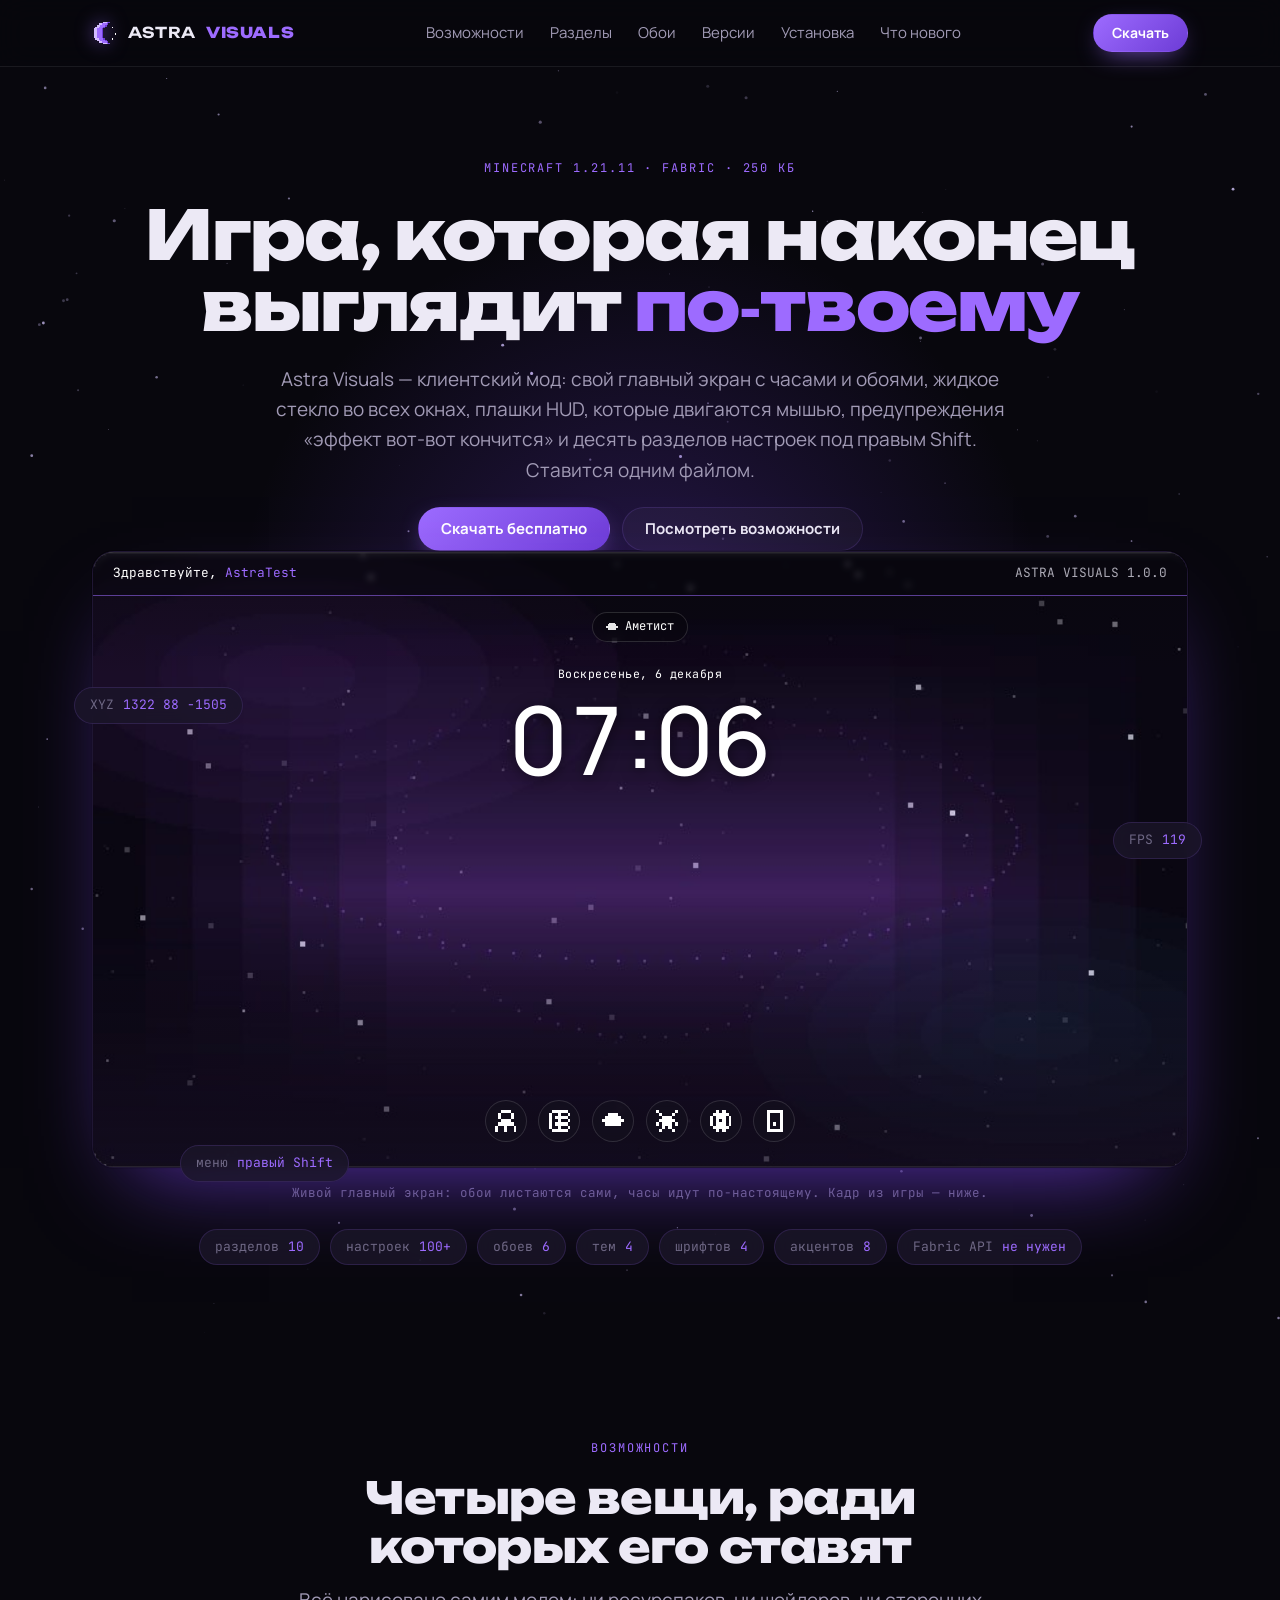
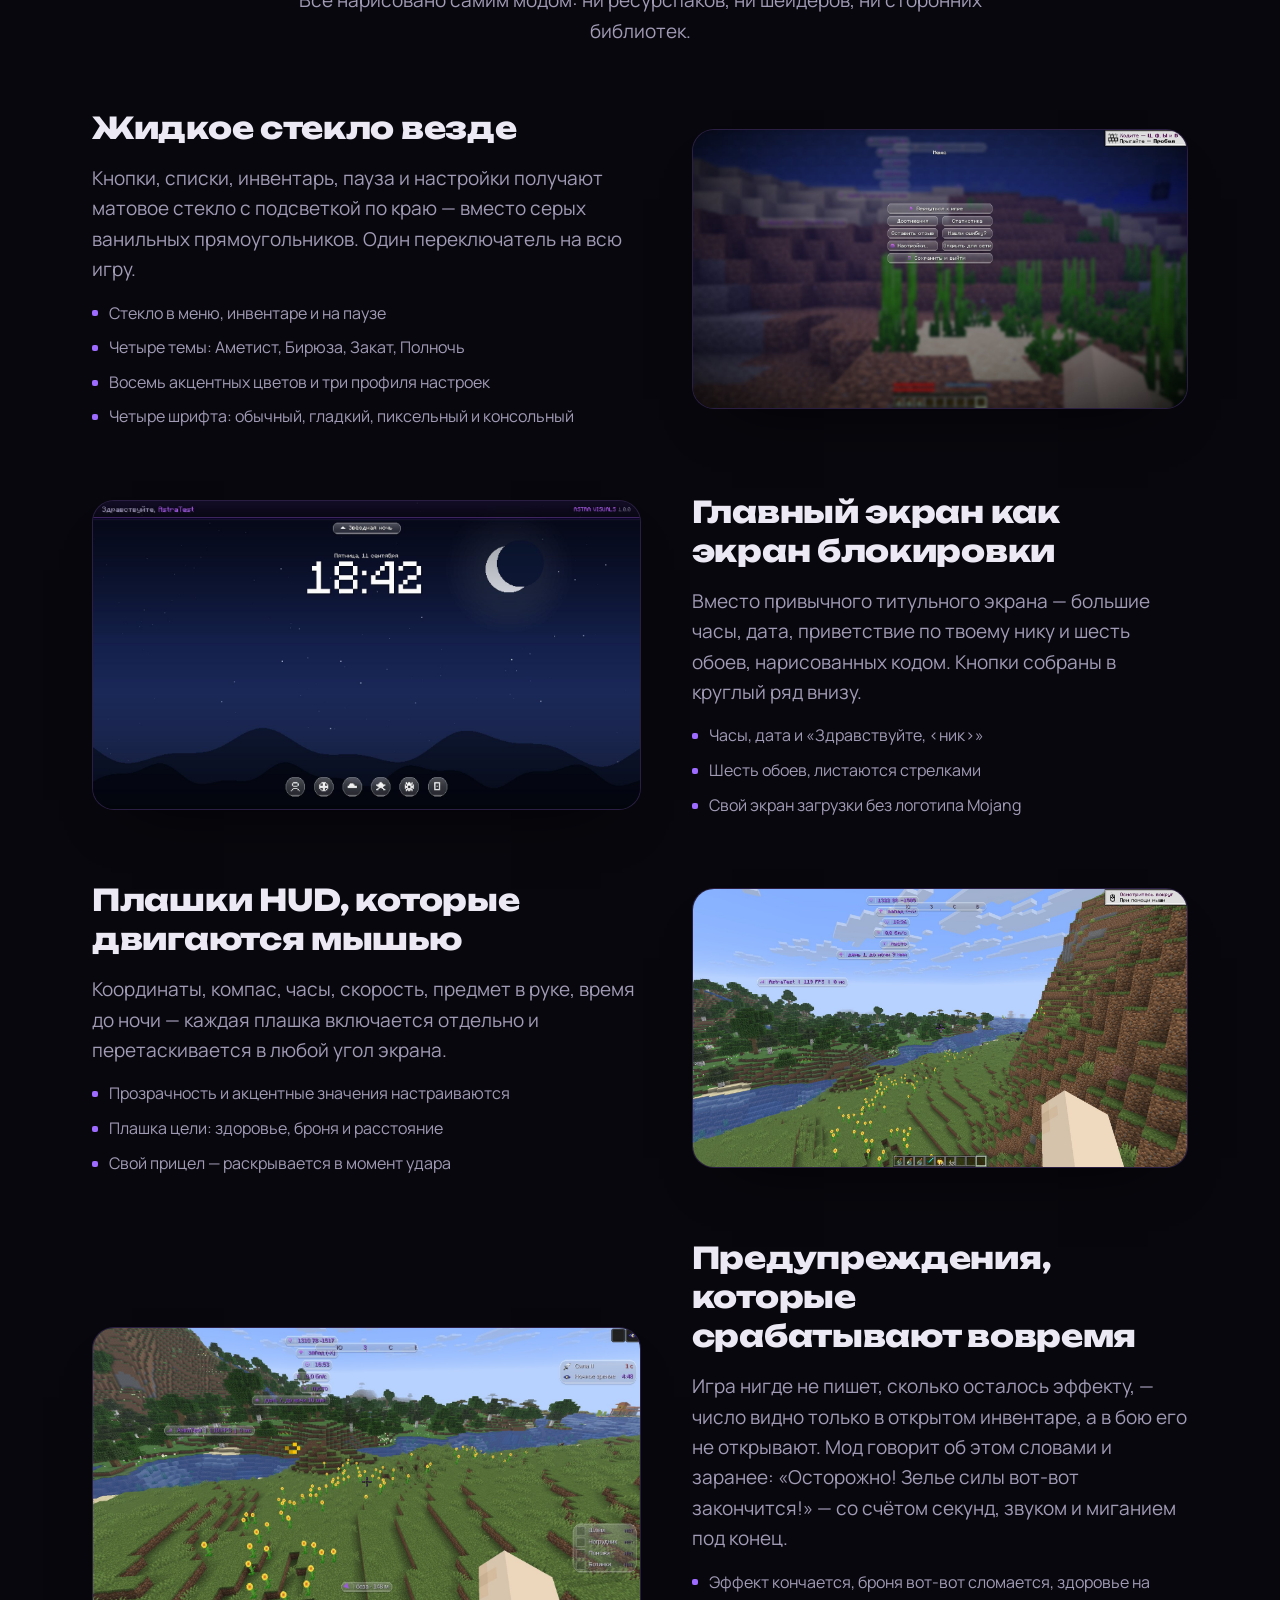
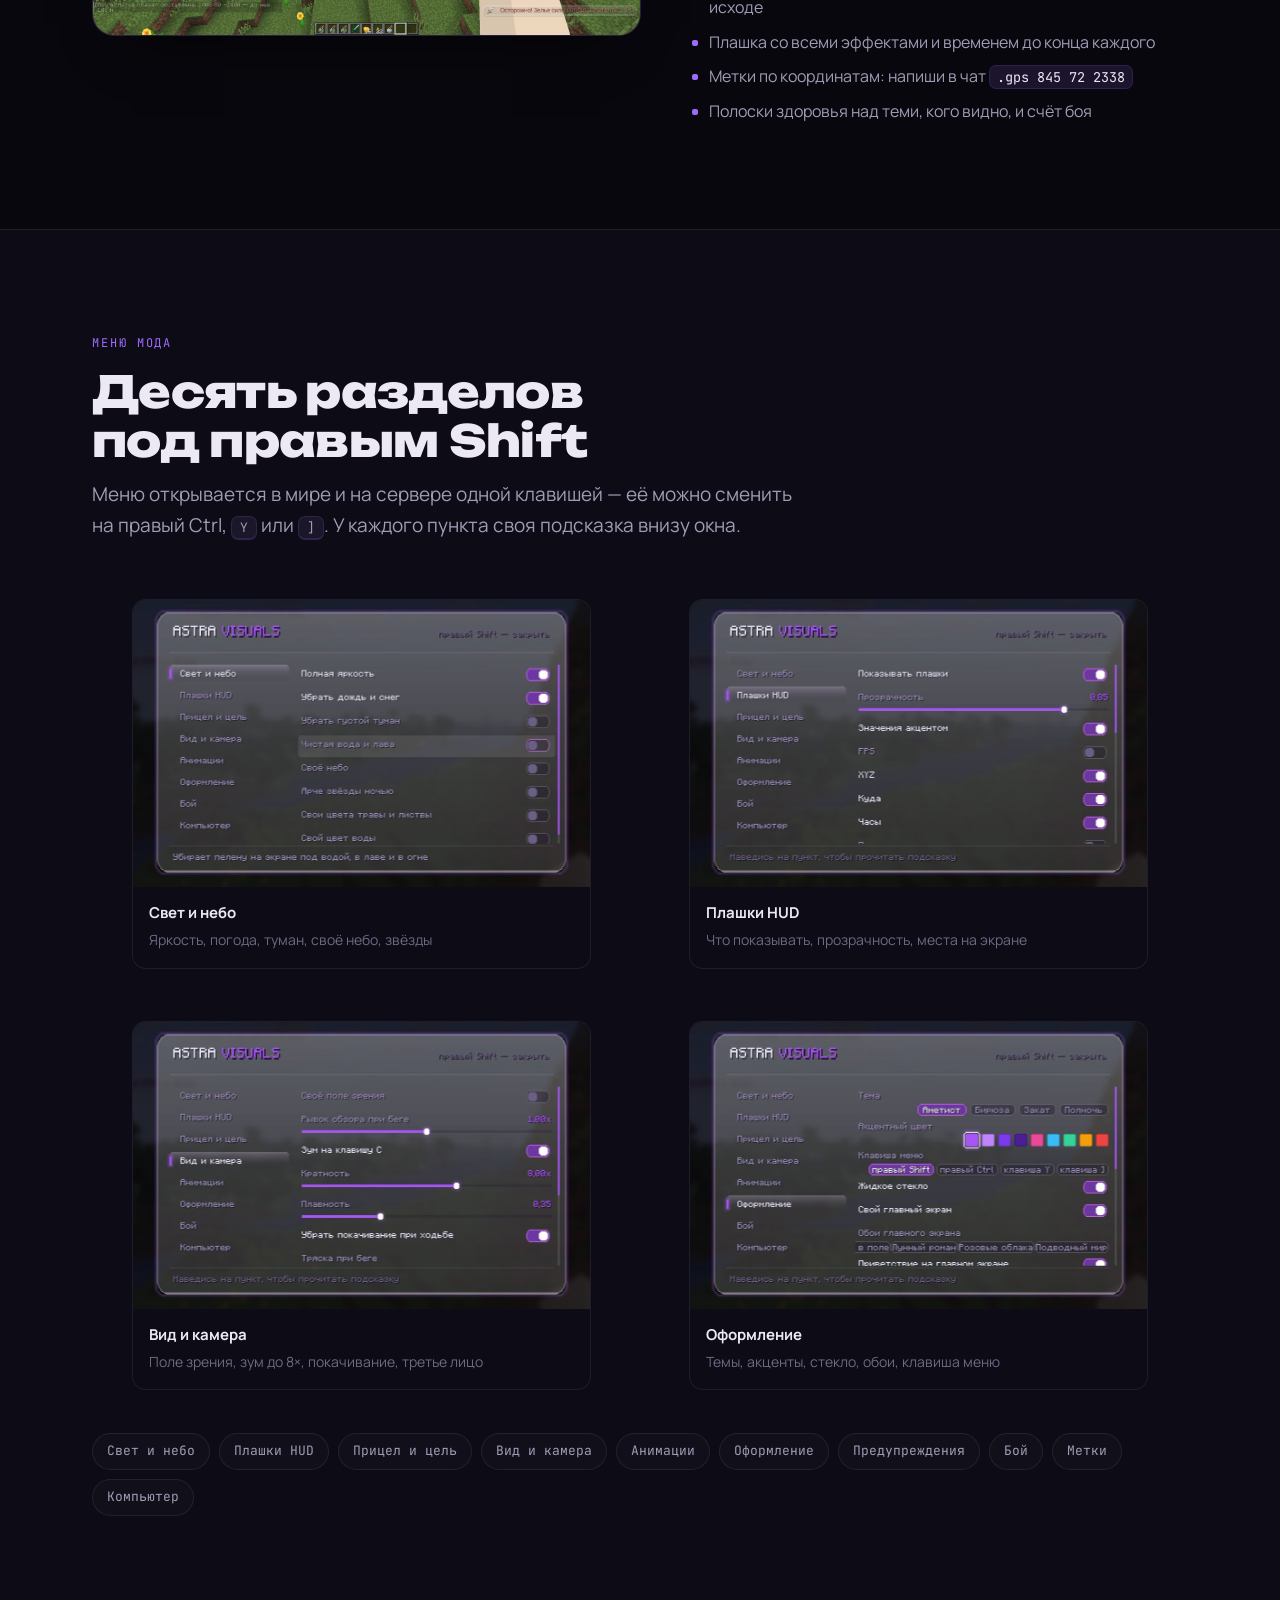
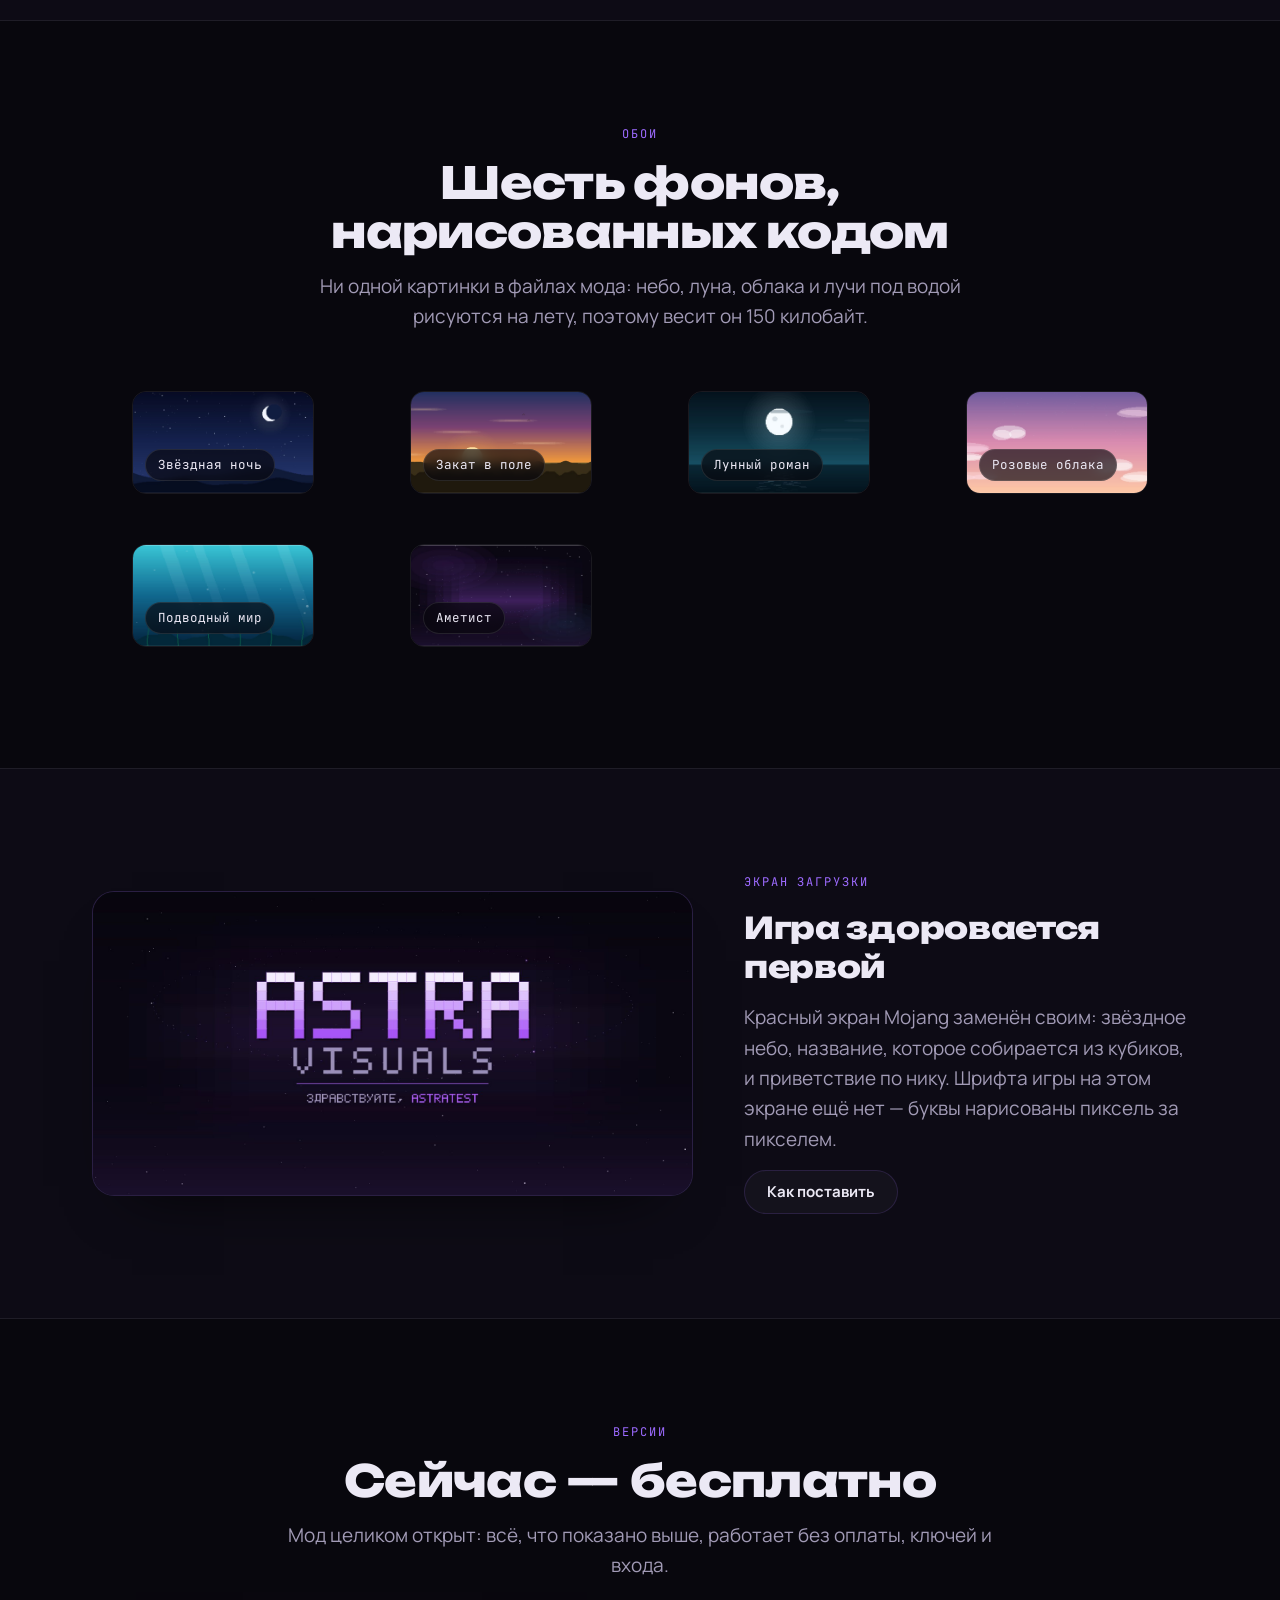
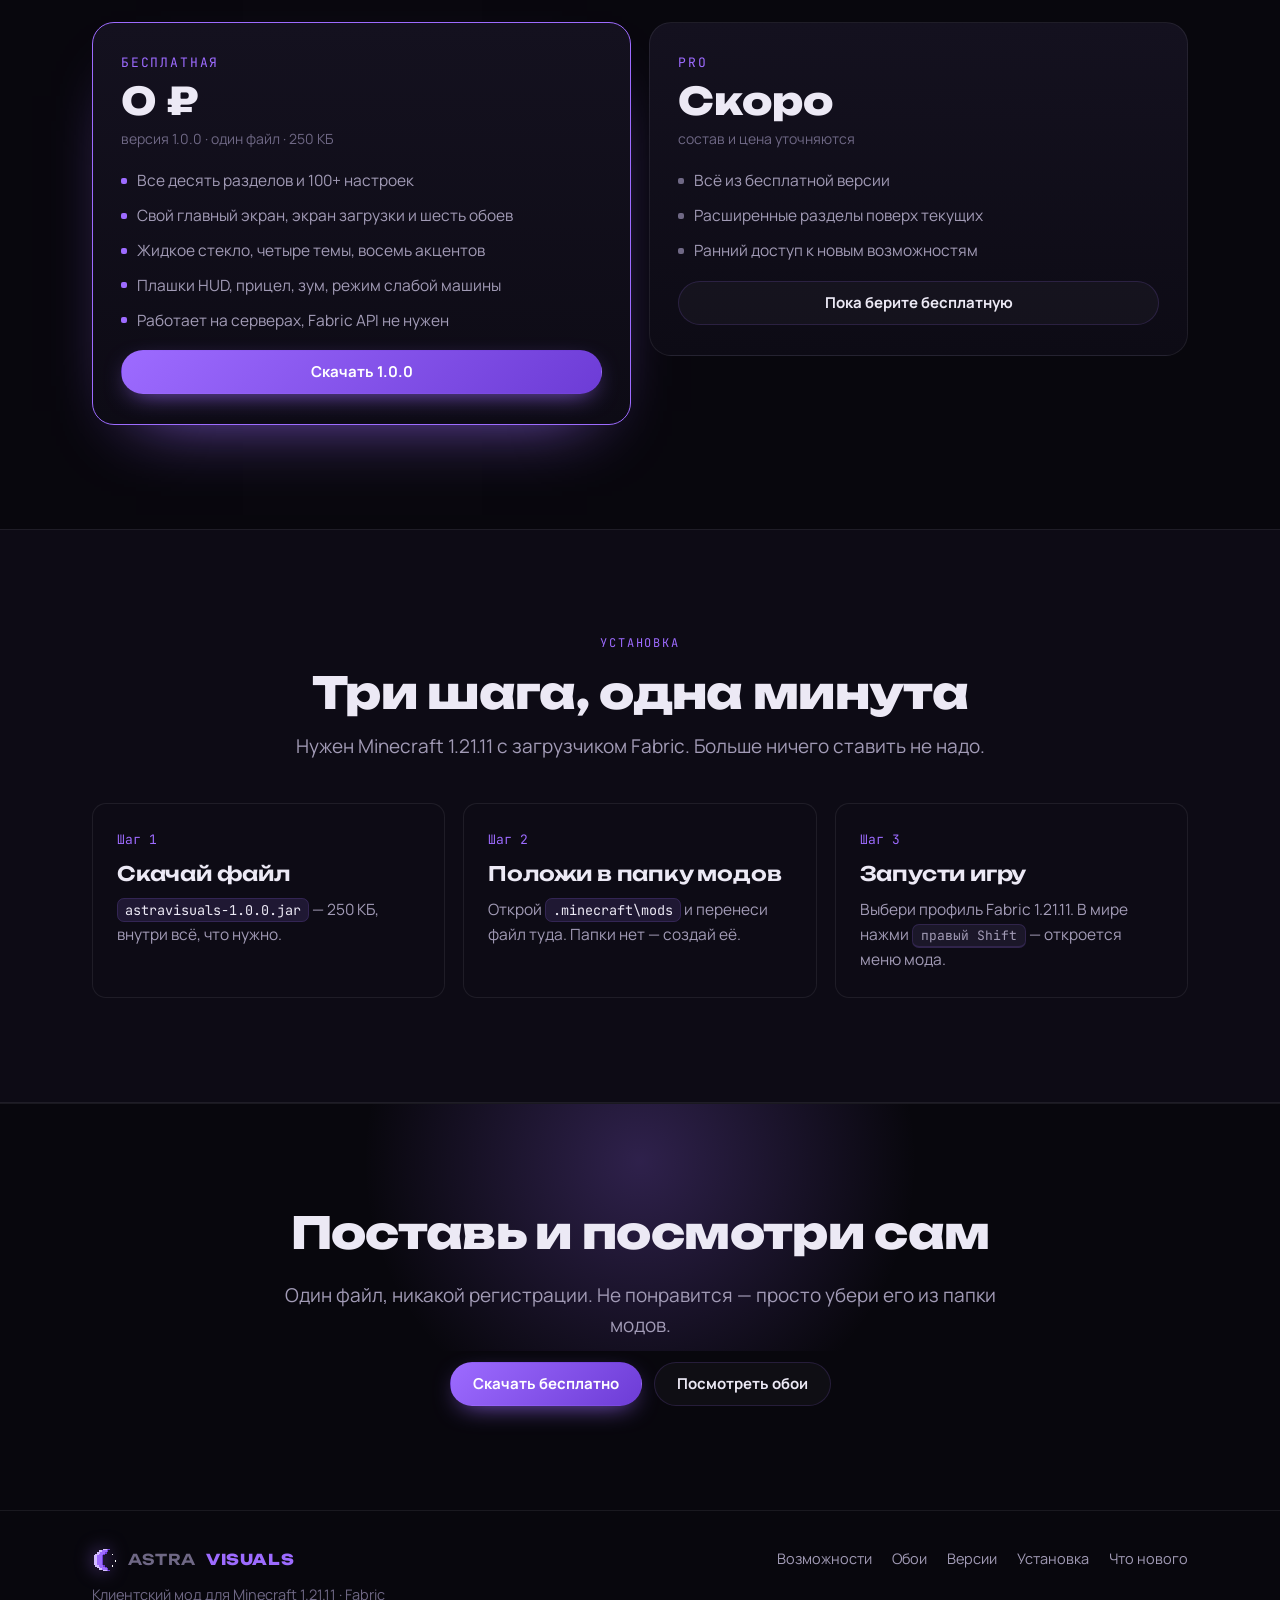
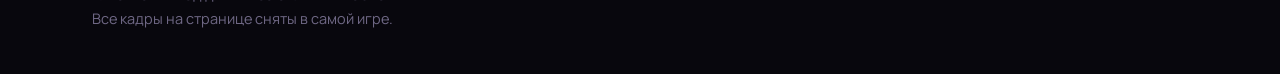
==== index.html @ 71deba2d "Кнопки сайта: закрытое окно обоев перехватывало все клики Прозрачный лайтбокс с position:fixed;inset" ====
<!doctype html>
<html lang="ru">
<head>
<meta charset="utf-8">
<meta name="viewport" content="width=device-width, initial-scale=1">
<meta name="description" content="Astra Visuals — клиентский мод для Minecraft 1.21.11 на Fabric: свой главный экран, плашки HUD, предупреждения и метки по координатам.">
<meta property="og:title" content="Astra Visuals">
<meta property="og:description" content="Astra Visuals — клиентский мод для Minecraft 1.21.11 на Fabric: свой главный экран, плашки HUD, предупреждения и метки по координатам.">
<meta property="og:type" content="website">
<title>Astra Visuals</title>
<link rel="icon" type="image/png" sizes="32x32" href="assets/logo/mark-moon-32.png">
<link rel="preconnect" href="https://fonts.googleapis.com">
<link rel="preconnect" href="https://fonts.gstatic.com" crossorigin>
<link rel="stylesheet" href="https://fonts.googleapis.com/css2?family=Unbounded:wght@600;800&family=Manrope:wght@400;500;700&family=JetBrains+Mono:wght@400;500&display=swap">

<style>
  /* ===== Токены. Мод фиолетово-чёрный, поэтому сайт живёт в одной тёмной теме ===== */
  :root {
    --ground:      #08070d;
    --ground-soft: #0d0b15;
    --surface:     #14111f;
    --surface-2:   #1b1729;
    --line:        rgba(157, 107, 255, .16);
    --line-soft:   rgba(236, 233, 245, .08);
    --text:        #ece9f5;
    --muted:       #a29bb6;
    --dim:         #6f6885;
    --accent:      #9d6bff;
    --accent-deep: #6d3cd6;
    --accent-soft: rgba(157, 107, 255, .13);

    --display: "Unbounded", "Trebuchet MS", sans-serif;
    --body:    "Manrope", "Segoe UI", system-ui, sans-serif;
    --mono:    "JetBrains Mono", ui-monospace, Consolas, monospace;

    --wrap: 1140px;
    --r-lg: 22px;
    --r-md: 14px;
    --r-pill: 999px;
  }

  * { box-sizing: border-box; }

  body {
    margin: 0;
    background: var(--ground);
    color: var(--text);
    font-family: var(--body);
    font-size: 17px;
    line-height: 1.6;
    -webkit-font-smoothing: antialiased;
    overflow-x: hidden;
  }

  img { max-width: 100%; height: auto; display: block; }
  a { color: inherit; text-decoration: none; }

  :focus-visible {
    outline: 2px solid var(--accent);
    outline-offset: 3px;
    border-radius: 6px;
  }

  .wrap {
    width: 100%;
    max-width: var(--wrap);
    margin-inline: auto;
    padding-inline: 22px;
  }

  /* ===== Типографика ===== */
  h1, h2, h3 { font-family: var(--display); font-weight: 800; text-wrap: balance; margin: 0; }

  h1 {
    font-size: clamp(34px, 6.2vw, 68px);
    line-height: 1.04;
    letter-spacing: -.02em;
  }

  h2 {
    font-size: clamp(27px, 4.2vw, 44px);
    line-height: 1.12;
    letter-spacing: -.015em;
  }

  h3 { font-size: 20px; font-weight: 600; line-height: 1.3; letter-spacing: -.01em; }

  p { margin: 0; }

  .lead {
    color: var(--muted);
    font-size: clamp(16px, 2vw, 19px);
    max-width: 62ch;
  }

  .eyebrow {
    font-family: var(--mono);
    font-size: 12px;
    letter-spacing: .16em;
    text-transform: uppercase;
    color: var(--accent);
  }

  /* ===== Шапка ===== */
  header {
    position: sticky;
    top: 0;
    z-index: 40;
    background: rgba(8, 7, 13, .72);
    backdrop-filter: blur(14px);
    border-bottom: 1px solid var(--line-soft);
  }

  .bar {
    display: flex;
    align-items: center;
    gap: 18px;
    height: 66px;
  }

  .logo {
    display: flex;
    align-items: center;
    gap: 10px;
    font-family: var(--display);
    font-weight: 600;
    font-size: 15px;
    letter-spacing: .04em;
    white-space: nowrap;
  }

  .logo .mark {
    width: 26px; height: 26px;
    flex: none;
    image-rendering: pixelated;
    filter: drop-shadow(0 0 9px rgba(157, 107, 255, .55));
  }

  .logo b { font-weight: 800; color: var(--accent); }

  nav {
    display: flex;
    gap: 26px;
    margin-inline: auto;
    font-size: 15px;
    color: var(--muted);
  }

  nav a:hover { color: var(--text); }

  .btn {
    display: inline-flex;
    align-items: center;
    justify-content: center;
    gap: 9px;
    height: 44px;
    padding-inline: 22px;
    border-radius: var(--r-pill);
    font-weight: 700;
    font-size: 15px;
    border: 1px solid transparent;
    transition: box-shadow .2s ease, background .2s ease, border-color .2s ease;
    cursor: pointer;
  }

  .btn-primary {
    background: linear-gradient(135deg, var(--accent), var(--accent-deep));
    color: #fff;
    box-shadow: 0 8px 26px -10px rgba(157, 107, 255, .9);
  }

  .btn-primary:hover { box-shadow: 0 14px 38px -10px rgba(157, 107, 255, 1); }

  .btn-ghost {
    border-color: var(--line);
    color: var(--text);
    background: rgba(255, 255, 255, .03);
  }

  .btn-ghost:hover { border-color: var(--accent); background: var(--accent-soft); }

  .btn-sm { height: 38px; padding-inline: 18px; font-size: 14px; }

  /* ===== Плашки, как в самом моде ===== */
  .plate {
    display: inline-flex;
    align-items: center;
    gap: 9px;
    padding: 7px 15px;
    border-radius: var(--r-pill);
    background: rgba(27, 23, 41, .78);
    border: 1px solid var(--line);
    backdrop-filter: blur(8px);
    font-family: var(--mono);
    font-size: 13px;
    color: var(--text);
    white-space: nowrap;
  }

  .plate .k { color: var(--dim); }
  .plate .v { color: var(--accent); }

  /* ===== Первый экран ===== */
  .hero {
    position: relative;
    padding-block: clamp(48px, 8vw, 92px) clamp(40px, 6vw, 70px);
    text-align: center;
    overflow: hidden;
  }

  #stars {
    position: absolute;
    inset: 0;
    width: 100%;
    height: 100%;
    z-index: 0;
    pointer-events: none;
  }

  .hero::after {
    content: "";
    position: absolute;
    left: 50%;
    top: 8%;
    width: min(920px, 130vw);
    aspect-ratio: 1;
    translate: -50% 0;
    background: radial-gradient(circle, rgba(109, 60, 214, .30), transparent 62%);
    z-index: 0;
    pointer-events: none;
  }

  .hero .wrap { position: relative; z-index: 1; }

  .hero-head {
    display: flex;
    flex-direction: column;
    align-items: center;
    gap: 22px;
  }

  .hero h1 span { color: var(--accent); }

  .hero .lead { text-align: center; }

  .cta-row {
    display: flex;
    flex-wrap: wrap;
    gap: 12px;
    justify-content: center;
  }

  .shot {
    position: relative;
    margin-top: clamp(34px, 5vw, 54px);
    border-radius: var(--r-lg);
    border: 1px solid var(--line);
    overflow: hidden;
    box-shadow: 0 40px 90px -40px rgba(109, 60, 214, .85), 0 0 0 1px rgba(0, 0, 0, .4);
  }

  .float {
    position: absolute;
    z-index: 2;
    animation: drift 7s ease-in-out infinite;
  }

  .float.a { left: -18px; top: 22%; }
  .float.b { right: -14px; top: 44%; animation-delay: -2.5s; }
  .float.c { left: 8%; bottom: -14px; animation-delay: -4.5s; }

  @keyframes drift {
    0%, 100% { transform: translateY(0); }
    50% { transform: translateY(-9px); }
  }

  .hero-wrap-shot { position: relative; }

  @media (max-width: 860px) {
    .float { display: none; }
  }

  /* ===== Живой главный экран: обои листаются сами, часы идут ===== */
  .screen {
    position: relative;
    aspect-ratio: 16 / 9;
    max-width: 100%;
    border-radius: var(--r-lg);
    overflow: hidden;
    border: 1px solid var(--line);
    background: #07060c;
    box-shadow: 0 40px 90px -40px rgba(109, 60, 214, .85), 0 0 0 1px rgba(0, 0, 0, .4);
  }

  .screen-bg { position: absolute; inset: 0; z-index: 0; }

  .wp {
    position: absolute;
    inset: 0;
    width: 100%;
    height: 100%;
    object-fit: cover;
    opacity: 0;
    transition: opacity 1.1s ease;
  }

  /* без скриптов виден первый фон */
  html:not(.js) .wp:first-child, .wp.on { opacity: 1; }

  .screen::after {
    content: "";
    position: absolute;
    inset: 0;
    z-index: 1;
    pointer-events: none;
    background: linear-gradient(180deg, rgba(8, 7, 13, .45), transparent 20%, transparent 66%, rgba(8, 7, 13, .5));
  }

  .screen-ui {
    position: absolute;
    inset: 0;
    z-index: 2;
    display: flex;
    flex-direction: column;
    align-items: center;
    color: #fff;
    font-family: var(--mono);
    text-align: center;
  }

  .topbar {
    align-self: stretch;
    display: flex;
    justify-content: space-between;
    gap: 12px;
    padding: clamp(5px, .9vw, 11px) clamp(10px, 1.6vw, 22px);
    font-size: clamp(8px, 1vw, 13px);
    border-bottom: 1px solid rgba(157, 107, 255, .55);
    background: rgba(8, 7, 13, .32);
    backdrop-filter: blur(3px);
  }

  .topbar b { color: var(--accent); font-weight: 400; }
  .topbar .ver { color: rgba(236, 233, 245, .72); }

  .wp-name {
    margin-top: clamp(7px, 1.3vw, 17px);
    display: inline-flex;
    align-items: center;
    gap: 7px;
    font-size: clamp(8px, .95vw, 13px);
    padding: 4px 13px;
    border-radius: var(--r-pill);
    background: rgba(8, 7, 13, .5);
    border: 1px solid rgba(255, 255, 255, .14);
    backdrop-filter: blur(6px);
  }

  .wp-name svg { width: 12px; height: 12px; opacity: .9; }

  .clockwrap {
    margin-top: clamp(8px, 1.8vw, 24px);
    display: flex;
    flex-direction: column;
    align-items: center;
    gap: clamp(3px, .7vw, 9px);
    text-shadow: 0 2px 14px rgba(0, 0, 0, .5);
  }

  .date { font-size: clamp(7px, .9vw, 13px); letter-spacing: .04em; }

  .pixclock {
    display: block;
    margin-inline: auto;
    width: clamp(118px, 21vw, 290px);
    height: auto;
    filter: drop-shadow(0 3px 16px rgba(0, 0, 0, .45));
  }

  .clock-fallback {
    font-family: var(--body);
    font-size: clamp(42px, 7.4vw, 96px);
    font-weight: 500;
    line-height: 1;
    letter-spacing: -.01em;
    font-variant-numeric: tabular-nums;
  }

  .dock {
    margin-top: auto;
    margin-bottom: clamp(9px, 1.9vw, 28px);
    display: flex;
    gap: clamp(5px, .9vw, 13px);
  }

  .dock span {
    width: clamp(20px, 3.3vw, 45px);
    aspect-ratio: 1;
    border-radius: 50%;
    background: rgba(20, 17, 31, .6);
    border: 1px solid rgba(255, 255, 255, .13);
    backdrop-filter: blur(4px);
    display: grid;
    place-items: center;
  }

  .dock svg { width: 54%; height: 54%; }

  .shot-note {
    margin-top: 15px;
    font-family: var(--mono);
    font-size: 12.5px;
    color: var(--dim);
    text-align: center;
  }

  /* ===== Появление при прокрутке ===== */
  .js .reveal {
    opacity: 0;
    transform: translateY(26px);
    transition: opacity .6s ease, transform .6s cubic-bezier(.2, .7, .2, 1);
    transition-delay: var(--d, 0ms);
  }

  .js .reveal.in { opacity: 1; transform: none; }

  /* ===== Реакция на курсор ===== */
  .btn:active { transform: translateY(1px); }

  .menu-card {
    transition: transform .25s cubic-bezier(.2, .7, .2, 1), border-color .2s ease, box-shadow .25s ease;
  }

  .menu-card:hover { transform: translateY(-5px); }

  .menu-card img, .wall img {
    transition: transform .55s cubic-bezier(.2, .7, .2, 1);
  }

  .menu-card:hover img, .wall:hover img { transform: scale(1.045); }

  .wall {
    cursor: zoom-in;
    transition: transform .25s cubic-bezier(.2, .7, .2, 1), border-color .2s ease, box-shadow .25s ease;
  }

  .wall:hover {
    transform: translateY(-4px);
    border-color: var(--line);
    box-shadow: 0 22px 44px -26px rgba(157, 107, 255, .8);
  }

  .wall:focus-visible { transform: translateY(-4px); }

  .plan { transition: transform .25s cubic-bezier(.2, .7, .2, 1), box-shadow .25s ease; }
  .plan:hover { transform: translateY(-4px); }

  .step { transition: border-color .2s ease, background .2s ease; }
  .step:hover { border-color: var(--line); background: var(--surface); }

  /* ===== Обои крупно ===== */
  .box {
    position: fixed;
    inset: 0;
    z-index: 80;
    display: grid;
    place-items: center;
    padding: clamp(16px, 4vw, 40px);
    background: rgba(4, 3, 8, .87);
    backdrop-filter: blur(10px);
    opacity: 0;
    /* ⚠⚠⚠ Прозрачное окно всё равно ловит мышь. Без этой строки закрытый
       просмотр обоев висел поверх ВСЕЙ страницы и перехватывал каждый клик:
       ни одна кнопка на сайте не работала, при этом на вид всё было цело.
       Прячем и для мыши, и для чтения с экрана — не только для глаз. */
    pointer-events: none;
    visibility: hidden;
    transition: opacity .28s ease, visibility 0s linear .28s;
  }

  .box.on {
    opacity: 1;
    pointer-events: auto;
    visibility: visible;
    transition: opacity .28s ease, visibility 0s;
  }

  .box-inner {
    width: min(1020px, 100%);
    display: flex;
    flex-direction: column;
    align-items: center;
    gap: 16px;
    transform: scale(.97);
    transition: transform .3s cubic-bezier(.2, .7, .2, 1);
  }

  .box.on .box-inner { transform: none; }

  .box img {
    width: 100%;
    border-radius: var(--r-md);
    border: 1px solid var(--line);
    box-shadow: 0 40px 80px -40px rgba(109, 60, 214, .9);
  }

  .box-bar {
    display: flex;
    align-items: center;
    gap: 18px;
    font-family: var(--mono);
    font-size: 14px;
  }

  .box-bar span { min-width: 10ch; }

  .ico-btn {
    width: 42px; height: 42px;
    border-radius: 50%;
    border: 1px solid var(--line);
    background: rgba(20, 17, 31, .85);
    color: var(--text);
    font: 400 19px/1 var(--mono);
    display: grid;
    place-items: center;
    cursor: pointer;
    transition: background .2s ease, border-color .2s ease, transform .2s ease;
  }

  .ico-btn:hover { border-color: var(--accent); background: var(--accent-soft); }
  .ico-btn:active { transform: scale(.94); }

  .box-close { position: absolute; top: clamp(12px, 2vw, 22px); right: clamp(12px, 2vw, 22px); }

  /* ===== Полоса фактов ===== */
  .facts {
    display: flex;
    flex-wrap: wrap;
    justify-content: center;
    gap: 10px;
    margin-top: 26px;
  }

  /* ===== Секции ===== */
  section { padding-block: clamp(56px, 9vw, 104px); }

  .section-head {
    display: flex;
    flex-direction: column;
    gap: 14px;
    max-width: 720px;
  }

  .section-head.center {
    align-items: center;
    text-align: center;
    margin-inline: auto;
  }

  .section-head.center .lead { text-align: center; }

  /* Крупные возможности: картинка и текст рядом */
  .feature {
    display: grid;
    grid-template-columns: 1.05fr .95fr;
    gap: clamp(26px, 4vw, 58px);
    align-items: center;
    margin-top: clamp(34px, 5vw, 62px);
  }

  .feature:nth-child(even) .feature-text { order: -1; }

  .feature-text {
    display: flex;
    flex-direction: column;
    gap: 16px;
    align-items: flex-start;
  }

  .feature-text h3 { font-size: clamp(22px, 2.6vw, 30px); font-weight: 800; }

  .feature-text ul {
    margin: 0;
    padding: 0;
    list-style: none;
    display: flex;
    flex-direction: column;
    gap: 9px;
    color: var(--muted);
    font-size: 16px;
  }

  /* ⚠ Не флекс: он вынес бы <code> внутри пункта в отдельную колонку. */
  .feature-text li { position: relative; padding-left: 17px; }

  .feature-text li::before {
    content: "";
    position: absolute;
    left: 0;
    top: .62em;
    width: 6px; height: 6px;
    border-radius: 2px;
    background: var(--accent);
  }

  .frame {
    border-radius: var(--r-lg);
    border: 1px solid var(--line);
    overflow: hidden;
    background: var(--surface);
    box-shadow: 0 30px 60px -40px rgba(0, 0, 0, .9);
  }

  @media (max-width: 820px) {
    .feature { grid-template-columns: 1fr; }
    .feature:nth-child(even) .feature-text { order: 0; }
  }

  /* Разделы меню */
  .menus {
    display: grid;
    grid-template-columns: repeat(auto-fit, minmax(min(420px, 100%), 1fr));
    gap: 18px;
    margin-top: 42px;
  }

  .menu-card {
    display: flex;
    flex-direction: column;
    border-radius: var(--r-md);
    border: 1px solid var(--line-soft);
    overflow: hidden;
    background: var(--ground-soft);
    transition: border-color .2s ease, box-shadow .2s ease;
  }

  .menu-card:hover {
    border-color: var(--line);
    box-shadow: 0 22px 44px -28px rgba(157, 107, 255, .7);
  }

  .menu-card figcaption {
    padding: 14px 16px 16px;
    display: flex;
    flex-direction: column;
    gap: 4px;
  }

  .menu-card strong { font-weight: 700; font-size: 15px; }
  .menu-card span { color: var(--dim); font-size: 14px; }

  /* Список разделов */
  .chips {
    display: flex;
    flex-wrap: wrap;
    gap: 9px;
    margin-top: 26px;
  }

  .chip {
    font-family: var(--mono);
    font-size: 13px;
    padding: 7px 14px;
    border-radius: var(--r-pill);
    border: 1px solid var(--line-soft);
    color: var(--muted);
    background: rgba(255, 255, 255, .02);
  }

  /* Обои */
  .walls {
    display: grid;
    grid-template-columns: repeat(auto-fit, minmax(min(260px, 100%), 1fr));
    gap: 16px;
    margin-top: 42px;
  }

  .wall {
    position: relative;
    border-radius: var(--r-md);
    overflow: hidden;
    border: 1px solid var(--line-soft);
  }

  .wall img { aspect-ratio: 16 / 9; object-fit: cover; width: 100%; }

  .wall figcaption {
    position: absolute;
    left: 12px;
    bottom: 12px;
    font-family: var(--mono);
    font-size: 12.5px;
    padding: 5px 12px;
    border-radius: var(--r-pill);
    background: rgba(8, 7, 13, .66);
    backdrop-filter: blur(6px);
    border: 1px solid rgba(255, 255, 255, .1);
  }

  /* Экран загрузки */
  .splash-row {
    display: grid;
    grid-template-columns: 1.15fr .85fr;
    gap: clamp(26px, 4vw, 54px);
    align-items: center;
  }

  @media (max-width: 820px) { .splash-row { grid-template-columns: 1fr; } }

  /* Версии */
  .plans {
    display: grid;
    grid-template-columns: repeat(auto-fit, minmax(min(290px, 100%), 1fr));
    gap: 18px;
    margin-top: 42px;
    align-items: start;
  }

  .plan {
    display: flex;
    flex-direction: column;
    gap: 18px;
    padding: 30px 28px;
    border-radius: var(--r-lg);
    border: 1px solid var(--line-soft);
    background: linear-gradient(180deg, var(--surface), var(--ground-soft));
  }

  .plan.now {
    border-color: var(--accent);
    box-shadow: 0 30px 70px -44px rgba(157, 107, 255, .95);
  }

  .plan-top { display: flex; flex-direction: column; gap: 6px; }

  .plan-name {
    font-family: var(--mono);
    font-size: 13px;
    letter-spacing: .14em;
    text-transform: uppercase;
    color: var(--accent);
  }

  .plan .price {
    font-family: var(--display);
    font-weight: 800;
    font-size: 38px;
    line-height: 1.1;
  }

  .plan .note { color: var(--dim); font-size: 14px; }

  .plan ul {
    margin: 0;
    padding: 0;
    list-style: none;
    display: flex;
    flex-direction: column;
    gap: 10px;
    color: var(--muted);
    font-size: 15.5px;
  }

  .plan li { position: relative; padding-left: 16px; }

  .plan li::before {
    content: "";
    position: absolute;
    left: 0;
    top: .62em;
    width: 6px; height: 6px;
    border-radius: 2px;
    background: var(--accent);
  }

  .plan.soon li::before { background: var(--dim); }

  /* Установка */
  .steps {
    display: grid;
    grid-template-columns: repeat(auto-fit, minmax(min(260px, 100%), 1fr));
    gap: 18px;
    margin-top: 42px;
    counter-reset: step;
  }

  .step {
    position: relative;
    padding: 26px 24px;
    border-radius: var(--r-md);
    border: 1px solid var(--line-soft);
    background: var(--ground-soft);
    display: flex;
    flex-direction: column;
    gap: 10px;
  }

  .step .num {
    font-family: var(--mono);
    font-size: 13px;
    color: var(--accent);
  }

  .step p { color: var(--muted); font-size: 15.5px; }

  code {
    font-family: var(--mono);
    font-size: 13.5px;
    background: var(--accent-soft);
    border: 1px solid var(--line);
    border-radius: 7px;
    padding: 2px 7px;
    color: var(--text);
    white-space: nowrap;
  }

  kbd {
    font-family: var(--mono);
    font-size: 13px;
    border: 1px solid var(--line);
    border-bottom-width: 2px;
    border-radius: 7px;
    padding: 2px 8px;
    background: var(--surface-2);
  }

  /* Финальный призыв */
  .final {
    position: relative;
    text-align: center;
    border-top: 1px solid var(--line-soft);
    overflow: hidden;
  }

  .final::before {
    content: "";
    position: absolute;
    left: 50%;
    top: 0;
    width: min(760px, 120vw);
    aspect-ratio: 2 / 1;
    translate: -50% -35%;
    background: radial-gradient(circle, rgba(157, 107, 255, .26), transparent 65%);
  }

  .final .wrap {
    position: relative;
    display: flex;
    flex-direction: column;
    align-items: center;
    gap: 22px;
  }

  /* Подвал */
  footer {
    border-top: 1px solid var(--line-soft);
    padding-block: 36px 44px;
    color: var(--dim);
    font-size: 14.5px;
  }

  .foot {
    display: flex;
    flex-wrap: wrap;
    gap: 20px 42px;
    align-items: flex-start;
    justify-content: space-between;
  }

  .foot nav {
    margin: 0;
    gap: 20px;
    font-size: 14.5px;
  }

  @media (max-width: 760px) {
    header nav { display: none; }
    .bar { justify-content: space-between; }
  }

  @media (prefers-reduced-motion: reduce) {
    * { animation: none !important; transition: none !important; }
  }
</style>

</head>
<body>
<script>document.documentElement.classList.add('js');</script>

<header>
  <div class="wrap bar">
    <a class="logo" href="#top"><img class="mark" src="assets/logo/mark-moon.svg" width="16" height="16" alt="">ASTRA <b>VISUALS</b></a>
    <nav>
      <a href="#features">Возможности</a>
      <a href="#sections">Разделы</a>
      <a href="#walls">Обои</a>
      <a href="#plans">Версии</a>
      <a href="#install">Установка</a>
      <a href="changes/">Что нового</a>
    </nav>
    <a class="btn btn-primary btn-sm" href="#install">Скачать</a>
  </div>
</header>

<main id="top">
  <div class="hero">
    <canvas id="stars" aria-hidden="true"></canvas>
    <div class="wrap">
      <div class="hero-head">
        <span class="eyebrow">Minecraft 1.21.11 · Fabric · 250 КБ</span>
        <h1>Игра, которая наконец<br>выглядит <span>по‑твоему</span></h1>
        <p class="lead">Astra Visuals — клиентский мод: свой главный экран с часами и обоями, жидкое стекло во всех окнах,
          плашки HUD, которые двигаются мышью, предупреждения «эффект вот-вот кончится» и десять разделов настроек под правым Shift. Ставится одним файлом.</p>
        <div class="cta-row">
          <a class="btn btn-primary" href="#install">Скачать бесплатно</a>
          <a class="btn btn-ghost" href="#features">Посмотреть возможности</a>
        </div>
      </div>

      <div class="hero-wrap-shot">
        <span class="plate float a"><span class="k">XYZ</span><span class="v">1322 88 −1505</span></span>
        <span class="plate float b"><span class="k">FPS</span><span class="v">119</span></span>
        <span class="plate float c"><span class="k">меню</span><span class="v">правый Shift</span></span>
        <div class="screen" id="screen">
          <div class="screen-bg">
            <img class="wp" src="assets/wall-amethyst.jpg" width="835" height="471" alt="Обои «Аметист» на главном экране мода">
            <img class="wp" src="assets/wall-night.jpg" width="835" height="471" alt="" aria-hidden="true">
            <img class="wp" src="assets/wall-sunset.jpg" width="835" height="471" alt="" aria-hidden="true">
            <img class="wp" src="assets/wall-moon.jpg" width="835" height="471" alt="" aria-hidden="true">
            <img class="wp" src="assets/wall-pink.jpg" width="835" height="471" alt="" aria-hidden="true">
            <img class="wp" src="assets/wall-water.jpg" width="835" height="471" alt="" aria-hidden="true">
          </div>
          <div class="screen-ui">
            <div class="topbar">
              <span>Здравствуйте, <b>AstraTest</b></span>
              <span class="ver">ASTRA VISUALS 1.0.0</span>
            </div>
            <span class="wp-name" id="wpName">Аметист</span>
            <div class="clockwrap">
              <span class="date" id="scrDate">Пятница, 11 сентября</span>
              <span class="clock-fallback" id="scrClock">18:47</span>
            </div>
            <div class="dock" id="dock" aria-hidden="true"></div>
          </div>
        </div>
      </div>
      <p class="shot-note">Живой главный экран: обои листаются сами, часы идут по-настоящему. Кадр из игры — ниже.</p>

      <div class="facts">
        <span class="plate"><span class="k">разделов</span><span class="v">10</span></span>
        <span class="plate"><span class="k">настроек</span><span class="v">100+</span></span>
        <span class="plate"><span class="k">обоев</span><span class="v">6</span></span>
        <span class="plate"><span class="k">тем</span><span class="v">4</span></span>
        <span class="plate"><span class="k">шрифтов</span><span class="v">4</span></span>
        <span class="plate"><span class="k">акцентов</span><span class="v">8</span></span>
        <span class="plate"><span class="k">Fabric API</span><span class="v">не нужен</span></span>
      </div>
    </div>
  </div>

  <section id="features">
    <div class="wrap">
      <div class="section-head center reveal">
        <span class="eyebrow">Возможности</span>
        <h2>Четыре вещи, ради которых его ставят</h2>
        <p class="lead">Всё нарисовано самим модом: ни ресурспаков, ни шейдеров, ни сторонних библиотек.</p>
      </div>

      <div class="feature reveal">
        <figure class="frame" style="margin:0">
          <img src="assets/pause-glass.jpg" width="1600" height="900"
               alt="Меню паузы Minecraft со стеклянными кнопками и размытым фоном">
        </figure>
        <div class="feature-text">
          <h3>Жидкое стекло везде</h3>
          <p class="lead">Кнопки, списки, инвентарь, пауза и настройки получают матовое стекло с подсветкой по краю —
            вместо серых ванильных прямоугольников. Один переключатель на всю игру.</p>
          <ul>
            <li>Стекло в меню, инвентаре и на паузе</li>
            <li>Четыре темы: Аметист, Бирюза, Закат, Полночь</li>
            <li>Восемь акцентных цветов и три профиля настроек</li>
            <li>Четыре шрифта: обычный, гладкий, пиксельный и консольный</li>
          </ul>
        </div>
      </div>

      <div class="feature reveal">
        <figure class="frame" style="margin:0">
          <img src="assets/title-night.jpg" width="1600" height="900"
               alt="Главный экран мода с обоями «Звёздная ночь», крупными часами и круглыми кнопками">
        </figure>
        <div class="feature-text">
          <h3>Главный экран как экран блокировки</h3>
          <p class="lead">Вместо привычного титульного экрана — большие часы, дата, приветствие по твоему нику
            и шесть обоев, нарисованных кодом. Кнопки собраны в круглый ряд внизу.</p>
          <ul>
            <li>Часы, дата и «Здравствуйте, &lt;ник&gt;»</li>
            <li>Шесть обоев, листаются стрелками</li>
            <li>Свой экран загрузки без логотипа Mojang</li>
          </ul>
        </div>
      </div>

      <div class="feature reveal">
        <figure class="frame" style="margin:0">
          <img src="assets/hud-world.jpg" width="1800" height="1012"
               alt="Игровой кадр с плашками HUD: координаты, компас, часы, скорость и время до ночи">
        </figure>
        <div class="feature-text">
          <h3>Плашки HUD, которые двигаются мышью</h3>
          <p class="lead">Координаты, компас, часы, скорость, предмет в руке, время до ночи — каждая плашка
            включается отдельно и перетаскивается в любой угол экрана.</p>
          <ul>
            <li>Прозрачность и акцентные значения настраиваются</li>
            <li>Плашка цели: здоровье, броня и расстояние</li>
            <li>Свой прицел — раскрывается в момент удара</li>
          </ul>
        </div>
      </div>

      <div class="feature reveal">
        <figure class="frame" style="margin:0">
          <img src="assets/warn-hud.jpg" width="1600" height="900"
               alt="Игровой кадр: плашка эффектов справа, плашка брони, метка по координатам и предупреждение «Осторожно! Зелье силы вот-вот закончится!»">
        </figure>
        <div class="feature-text">
          <h3>Предупреждения, которые срабатывают вовремя</h3>
          <p class="lead">Игра нигде не пишет, сколько осталось эффекту, — число видно только в открытом
            инвентаре, а в бою его не открывают. Мод говорит об этом словами и заранее: «Осторожно!
            Зелье силы вот-вот закончится!» — со счётом секунд, звуком и миганием под конец.</p>
          <ul>
            <li>Эффект кончается, броня вот-вот сломается, здоровье на исходе</li>
            <li>Плашка со всеми эффектами и временем до конца каждого</li>
            <li>Метки по координатам: напиши в чат <code>.gps 845 72 2338</code></li>
            <li>Полоски здоровья над теми, кого видно, и счёт боя</li>
          </ul>
        </div>
      </div>
    </div>
  </section>

  <section id="sections" style="background:var(--ground-soft);border-block:1px solid var(--line-soft)">
    <div class="wrap">
      <div class="section-head reveal">
        <span class="eyebrow">Меню мода</span>
        <h2>Десять разделов под правым Shift</h2>
        <p class="lead">Меню открывается в мире и на сервере одной клавишей — её можно сменить на правый Ctrl,
          <kbd>Y</kbd> или <kbd>]</kbd>. У каждого пункта своя подсказка внизу окна.</p>
      </div>

      <div class="menus">
        <figure class="menu-card reveal">
          <img src="assets/menu-light.jpg" width="1010" height="635" alt="Раздел «Свет и небо» в меню мода">
          <figcaption><strong>Свет и небо</strong><span>Яркость, погода, туман, своё небо, звёзды</span></figcaption>
        </figure>
        <figure class="menu-card reveal">
          <img src="assets/menu-hud.jpg" width="1010" height="635" alt="Раздел «Плашки HUD» в меню мода">
          <figcaption><strong>Плашки HUD</strong><span>Что показывать, прозрачность, места на экране</span></figcaption>
        </figure>
        <figure class="menu-card reveal">
          <img src="assets/menu-camera.jpg" width="1010" height="635" alt="Раздел «Вид и камера» в меню мода">
          <figcaption><strong>Вид и камера</strong><span>Поле зрения, зум до 8×, покачивание, третье лицо</span></figcaption>
        </figure>
        <figure class="menu-card reveal">
          <img src="assets/menu-design.jpg" width="1010" height="635" alt="Раздел «Оформление» в меню мода">
          <figcaption><strong>Оформление</strong><span>Темы, акценты, стекло, обои, клавиша меню</span></figcaption>
        </figure>
      </div>

      <div class="chips">
        <span class="chip">Свет и небо</span>
        <span class="chip">Плашки HUD</span>
        <span class="chip">Прицел и цель</span>
        <span class="chip">Вид и камера</span>
        <span class="chip">Анимации</span>
        <span class="chip">Оформление</span>
        <span class="chip">Предупреждения</span>
        <span class="chip">Бой</span>
        <span class="chip">Метки</span>
        <span class="chip">Компьютер</span>
      </div>
    </div>
  </section>

  <section id="walls">
    <div class="wrap">
      <div class="section-head center reveal">
        <span class="eyebrow">Обои</span>
        <h2>Шесть фонов, нарисованных кодом</h2>
        <p class="lead">Ни одной картинки в файлах мода: небо, луна, облака и лучи под водой рисуются на лету,
          поэтому весит он 150 килобайт.</p>
      </div>

      <div class="walls">
        <figure class="wall reveal"><img src="assets/wall-night.jpg" width="835" height="471" alt="Обои «Звёздная ночь»"><figcaption>Звёздная ночь</figcaption></figure>
        <figure class="wall reveal"><img src="assets/wall-sunset.jpg" width="835" height="471" alt="Обои «Закат в поле»"><figcaption>Закат в поле</figcaption></figure>
        <figure class="wall reveal"><img src="assets/wall-moon.jpg" width="835" height="471" alt="Обои «Лунный роман»"><figcaption>Лунный роман</figcaption></figure>
        <figure class="wall reveal"><img src="assets/wall-pink.jpg" width="835" height="471" alt="Обои «Розовые облака»"><figcaption>Розовые облака</figcaption></figure>
        <figure class="wall reveal"><img src="assets/wall-water.jpg" width="835" height="471" alt="Обои «Подводный мир»"><figcaption>Подводный мир</figcaption></figure>
        <figure class="wall reveal"><img src="assets/wall-amethyst.jpg" width="835" height="471" alt="Обои «Аметист»"><figcaption>Аметист</figcaption></figure>
      </div>
    </div>
  </section>

  <section style="background:var(--ground-soft);border-block:1px solid var(--line-soft)">
    <div class="wrap splash-row">
      <figure class="frame reveal" style="margin:0">
        <img src="assets/splash.jpg" width="1600" height="808"
             alt="Экран загрузки Astra Visuals: название по буквам и приветствие на звёздном фоне">
      </figure>
      <div class="feature-text reveal">
        <span class="eyebrow">Экран загрузки</span>
        <h3>Игра здоровается первой</h3>
        <p class="lead">Красный экран Mojang заменён своим: звёздное небо, название, которое собирается из кубиков,
          и приветствие по нику. Шрифта игры на этом экране ещё нет — буквы нарисованы пиксель за пикселем.</p>
        <a class="btn btn-ghost" href="#install">Как поставить</a>
      </div>
    </div>
  </section>

  <section id="plans">
    <div class="wrap">
      <div class="section-head center reveal">
        <span class="eyebrow">Версии</span>
        <h2>Сейчас — бесплатно</h2>
        <p class="lead">Мод целиком открыт: всё, что показано выше, работает без оплаты, ключей и входа.</p>
      </div>

      <div class="plans">
        <div class="plan now reveal">
          <div class="plan-top">
            <span class="plan-name">Бесплатная</span>
            <span class="price">0 ₽</span>
            <span class="note">версия 1.0.0 · один файл · 250 КБ</span>
          </div>
          <ul>
            <li>Все десять разделов и 100+ настроек</li>
            <li>Свой главный экран, экран загрузки и шесть обоев</li>
            <li>Жидкое стекло, четыре темы, восемь акцентов</li>
            <li>Плашки HUD, прицел, зум, режим слабой машины</li>
            <li>Работает на серверах, Fabric API не нужен</li>
          </ul>
          <a class="btn btn-primary" href="#install">Скачать 1.0.0</a>
        </div>

        <div class="plan soon reveal">
          <div class="plan-top">
            <span class="plan-name">Pro</span>
            <span class="price">Скоро</span>
            <span class="note">состав и цена уточняются</span>
          </div>
          <ul>
            <li>Всё из бесплатной версии</li>
            <li>Расширенные разделы поверх текущих</li>
            <li>Ранний доступ к новым возможностям</li>
          </ul>
          <a class="btn btn-ghost" href="#install">Пока берите бесплатную</a>
        </div>
      </div>
    </div>
  </section>

  <section id="install" style="background:var(--ground-soft);border-block:1px solid var(--line-soft)">
    <div class="wrap">
      <div class="section-head center reveal">
        <span class="eyebrow">Установка</span>
        <h2>Три шага, одна минута</h2>
        <p class="lead">Нужен Minecraft 1.21.11 с загрузчиком Fabric. Больше ничего ставить не надо.</p>
      </div>

      <div class="steps">
        <div class="step reveal">
          <span class="num">Шаг 1</span>
          <h3>Скачай файл</h3>
          <p><a href="astravisuals-1.0.0.jar" download><code>astravisuals-1.0.0.jar</code></a> — 250 КБ, внутри всё, что нужно.</p>
        </div>
        <div class="step reveal">
          <span class="num">Шаг 2</span>
          <h3>Положи в папку модов</h3>
          <p>Открой <code>.minecraft\mods</code> и перенеси файл туда. Папки нет — создай её.</p>
        </div>
        <div class="step reveal">
          <span class="num">Шаг 3</span>
          <h3>Запусти игру</h3>
          <p>Выбери профиль Fabric 1.21.11. В мире нажми <kbd>правый Shift</kbd> — откроется меню мода.</p>
        </div>
      </div>
    </div>
  </section>

  <div class="final">
    <section class="wrap">
      <h2>Поставь и посмотри сам</h2>
      <p class="lead" style="text-align:center">Один файл, никакой регистрации. Не понравится — просто убери его из папки модов.</p>
      <div class="cta-row">
        <a class="btn btn-primary" href="#install">Скачать бесплатно</a>
        <a class="btn btn-ghost" href="#walls">Посмотреть обои</a>
      </div>
    </section>
  </div>
</main>

<div class="box" id="box" hidden role="dialog" aria-modal="true" aria-label="Обои крупно">
  <button class="ico-btn box-close" id="boxClose" aria-label="Закрыть">✕</button>
  <div class="box-inner">
    <img id="boxImg" src="assets/wall-night.jpg" width="835" height="471" alt="">
    <div class="box-bar">
      <button class="ico-btn" id="boxPrev" aria-label="Предыдущие обои">‹</button>
      <span id="boxName">Звёздная ночь</span>
      <button class="ico-btn" id="boxNext" aria-label="Следующие обои">›</button>
    </div>
  </div>
</div>

<footer>
  <div class="wrap foot">
    <div>
      <a class="logo" href="#top"><img class="mark" src="assets/logo/mark-moon.svg" width="16" height="16" alt="">ASTRA <b>VISUALS</b></a>
      <p style="margin-top:10px">Клиентский мод для Minecraft 1.21.11 · Fabric<br>Все кадры на странице сняты в самой игре.</p>
    </div>
    <nav>
      <a href="#features">Возможности</a>
      <a href="#walls">Обои</a>
      <a href="#plans">Версии</a>
      <a href="#install">Установка</a>
      <a href="changes/">Что нового</a>
    </nav>
  </div>
</footer>

<script>
  // Звёзды на первом экране — те же, что мод рисует на своём экране загрузки.
  (function () {
    var canvas = document.getElementById('stars');
    if (!canvas) return;
    var ctx = canvas.getContext('2d');
    var quiet = window.matchMedia('(prefers-reduced-motion: reduce)').matches;
    var stars = [];
    var dpr = Math.min(window.devicePixelRatio || 1, 2);

    function build() {
      var box = canvas.parentElement.getBoundingClientRect();
      canvas.width = box.width * dpr;
      canvas.height = box.height * dpr;
      canvas.style.width = box.width + 'px';
      canvas.style.height = box.height + 'px';
      var count = Math.round(box.width * box.height / 9000);
      stars = [];
      for (var i = 0; i < count; i++) {
        stars.push({
          x: Math.random() * canvas.width,
          y: Math.random() * canvas.height,
          r: (Math.random() * 1.3 + 0.3) * dpr,
          base: Math.random() * 0.45 + 0.15,
          speed: Math.random() * 0.0012 + 0.0004,
          phase: Math.random() * Math.PI * 2
        });
      }
      draw(0);
    }

    function draw(t) {
      ctx.clearRect(0, 0, canvas.width, canvas.height);
      for (var i = 0; i < stars.length; i++) {
        var s = stars[i];
        var a = quiet ? s.base : s.base + Math.sin(t * s.speed + s.phase) * 0.28;
        if (a < 0.04) a = 0.04;
        ctx.beginPath();
        ctx.fillStyle = 'rgba(214, 200, 255,' + a + ')';
        ctx.arc(s.x, s.y, s.r, 0, Math.PI * 2);
        ctx.fill();
      }
      if (!quiet) requestAnimationFrame(draw);
    }

    build();
    var timer;
    window.addEventListener('resize', function () {
      clearTimeout(timer);
      timer = setTimeout(build, 200);
    });
  })();
</script>

<script>
(function () {
  var quiet = window.matchMedia('(prefers-reduced-motion: reduce)').matches;

  /* ---------- Пиксельная графика: тот же приём, что в самом моде ---------- */
  var DIG = {
    '0': ['01110','10001','10001','10001','10001','10001','01110'],
    '1': ['00100','01100','00100','00100','00100','00100','01110'],
    '2': ['01110','10001','00001','00010','00100','01000','11111'],
    '3': ['11111','00010','00100','00010','00001','10001','01110'],
    '4': ['00010','00110','01010','10010','11111','00010','00010'],
    '5': ['11111','10000','11110','00001','00001','10001','01110'],
    '6': ['00110','01000','10000','11110','10001','10001','01110'],
    '7': ['11111','00001','00010','00100','01000','01000','01000'],
    '8': ['01110','10001','10001','01110','10001','10001','01110'],
    '9': ['01110','10001','10001','01111','00001','00010','01100'],
    ':': ['0','0','1','0','1','0','0']
  };

  var GLYPH = {
    person: ['..111..','.1...1.','.1...1.','..111..','.11111.','1..1..1','1..1..1'],
    globe:  ['.11111.','1..1..1','1.1111.','1..1..1','1.1111.','1..1..1','.11111.'],
    cloud:  ['.......','..111..','.11111.','1111111','.11111.','.......','.......'],
    star:   ['1.....1','.1...1.','..111..','.11111.','1.111.1','..1.1..','.1...1.'],
    gear:   ['..1.1..','.11111.','1.111.1','1.1.1.1','1.111.1','.11111.','..1.1..'],
    door:   ['.11111.','.1...1.','.1...1.','.1...1.','.1.1.1.','.1...1.','.11111.']
  };

  function svgFrom(rows, cls) {
    var w = rows[0].length, h = rows.length, out = '';
    for (var y = 0; y < h; y++) {
      for (var x = 0; x < w; x++) {
        if (rows[y][x] === '1') out += '<rect x="' + x + '" y="' + y + '" width="1" height="1"/>';
      }
    }
    return '<svg class="' + cls + '" viewBox="0 0 ' + w + ' ' + h + '" shape-rendering="crispEdges" ' +
           'fill="currentColor" aria-hidden="true">' + out + '</svg>';
  }

  function textRows(text) {
    var rows = ['', '', '', '', '', '', ''], i, y, g;
    for (i = 0; i < text.length; i++) {
      g = DIG[text[i]];
      if (!g) continue;
      for (y = 0; y < 7; y++) rows[y] += (i ? '0' : '') + g[y];
    }
    return rows;
  }

  /* ---------- Часы и дата на живом экране ---------- */
  var clockEl = document.getElementById('scrClock');
  var dateEl = document.getElementById('scrDate');

  function two(n) { return (n < 10 ? '0' : '') + n; }

  function tick() {
    var d = new Date();
    clockEl.textContent = two(d.getHours()) + ':' + two(d.getMinutes());
    try {
      var s = new Intl.DateTimeFormat('ru-RU', { weekday: 'long', day: 'numeric', month: 'long' }).format(d);
      dateEl.textContent = s.charAt(0).toUpperCase() + s.slice(1);
    } catch (e) { /* оставляем то, что уже написано в разметке */ }
  }

  if (clockEl && dateEl) {
    tick();
    setInterval(tick, 10000);
  }

  /* ---------- Обои листаются сами ---------- */
  var wps = [].slice.call(document.querySelectorAll('.wp'));
  var nameEl = document.getElementById('wpName');
  var WALL_NAMES = ['Аметист', 'Звёздная ночь', 'Закат в поле', 'Лунный роман', 'Розовые облака', 'Подводный мир'];
  var cur = 0;

  if (nameEl) nameEl.insertAdjacentHTML('afterbegin', svgFrom(GLYPH.cloud, 'pix'));

  function showWall(n) {
    for (var i = 0; i < wps.length; i++) wps[i].classList.toggle('on', i === n);
    if (nameEl) nameEl.lastChild.textContent = ' ' + WALL_NAMES[n];
  }

  if (wps.length) {
    showWall(0);
    if (!quiet) {
      setInterval(function () {
        if (document.hidden) return;
        cur = (cur + 1) % wps.length;
        showWall(cur);
      }, 5000);
    }
  }

  /* ---------- Ряд круглых кнопок внизу экрана ---------- */
  var dock = document.getElementById('dock');
  if (dock) {
    var order = ['person', 'globe', 'cloud', 'star', 'gear', 'door'];
    dock.innerHTML = order.map(function (k) { return '<span>' + svgFrom(GLYPH[k], 'pix') + '</span>'; }).join('');
  }

  /* ---------- Появление блоков при прокрутке ---------- */
  var items = [].slice.call(document.querySelectorAll('.reveal'));

  items.forEach(function (el) {
    var sibs = [].slice.call(el.parentElement.children).filter(function (n) {
      return n.classList && n.classList.contains('reveal');
    });
    el.style.setProperty('--d', Math.min(sibs.indexOf(el), 4) * 80 + 'ms');
  });

  function showAll() { items.forEach(function (el) { el.classList.add('in'); }); }

  if (quiet || !('IntersectionObserver' in window)) {
    showAll();
  } else {
    var io = new IntersectionObserver(function (entries) {
      entries.forEach(function (e) {
        if (e.isIntersecting) {
          e.target.classList.add('in');
          io.unobserve(e.target);
        }
      });
    }, { rootMargin: '0px 0px -12% 0px', threshold: .08 });
    items.forEach(function (el) { io.observe(el); });
    /* страховка: если наблюдатель почему-то молчит, содержимое всё равно покажется */
    setTimeout(showAll, 2600);
  }

  /* ---------- Обои крупно ---------- */
  var box = document.getElementById('box');
  var boxImg = document.getElementById('boxImg');
  var boxName = document.getElementById('boxName');
  var walls = [].slice.call(document.querySelectorAll('.wall'));
  var shots = walls.map(function (f) {
    var img = f.querySelector('img');
    return { src: img.getAttribute('src'), name: f.querySelector('figcaption').textContent.trim(), alt: img.alt };
  });
  var at = 0, lastFocus = null, hideTimer;

  function paint(n) {
    at = (n + shots.length) % shots.length;
    boxImg.src = shots[at].src;
    boxImg.alt = shots[at].alt;
    boxName.textContent = shots[at].name;
  }

  function openBox(n) {
    lastFocus = document.activeElement;
    clearTimeout(hideTimer);
    paint(n);
    box.hidden = false;
    document.body.style.overflow = 'hidden';
    requestAnimationFrame(function () { box.classList.add('on'); });
    document.getElementById('boxClose').focus();
  }

  function closeBox() {
    box.classList.remove('on');
    document.body.style.overflow = '';
    hideTimer = setTimeout(function () { box.hidden = true; }, 300);
    if (lastFocus && lastFocus.focus) lastFocus.focus();
  }

  walls.forEach(function (f, k) {
    f.tabIndex = 0;
    f.setAttribute('role', 'button');
    f.setAttribute('aria-label', 'Открыть обои «' + shots[k].name + '» крупно');
    f.addEventListener('click', function () { openBox(k); });
    f.addEventListener('keydown', function (e) {
      if (e.key === 'Enter' || e.key === ' ') { e.preventDefault(); openBox(k); }
    });
  });

  document.getElementById('boxClose').addEventListener('click', closeBox);
  document.getElementById('boxPrev').addEventListener('click', function () { paint(at - 1); });
  document.getElementById('boxNext').addEventListener('click', function () { paint(at + 1); });
  box.addEventListener('click', function (e) { if (e.target === box) closeBox(); });

  document.addEventListener('keydown', function (e) {
    if (box.hidden) return;
    if (e.key === 'Escape') closeBox();
    if (e.key === 'ArrowLeft') paint(at - 1);
    if (e.key === 'ArrowRight') paint(at + 1);
  });
})();
</script>
</body>
</html>
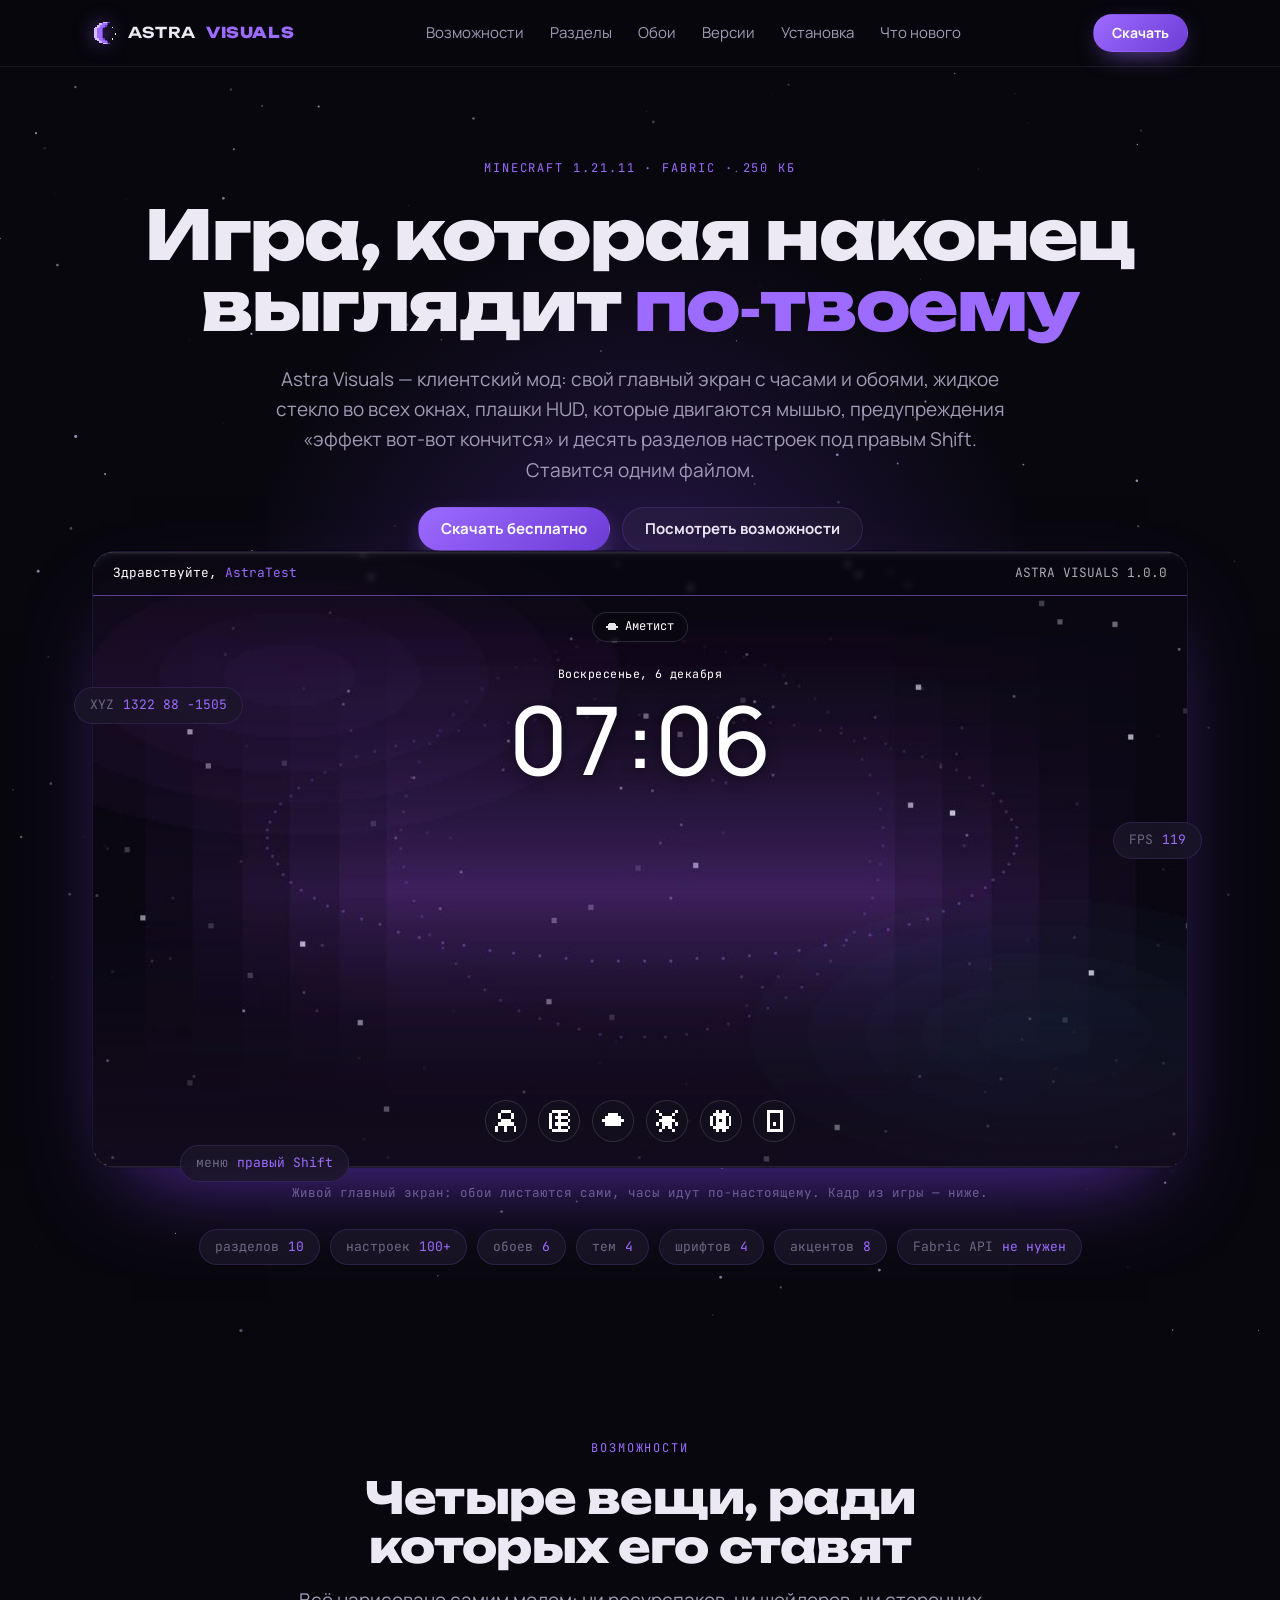
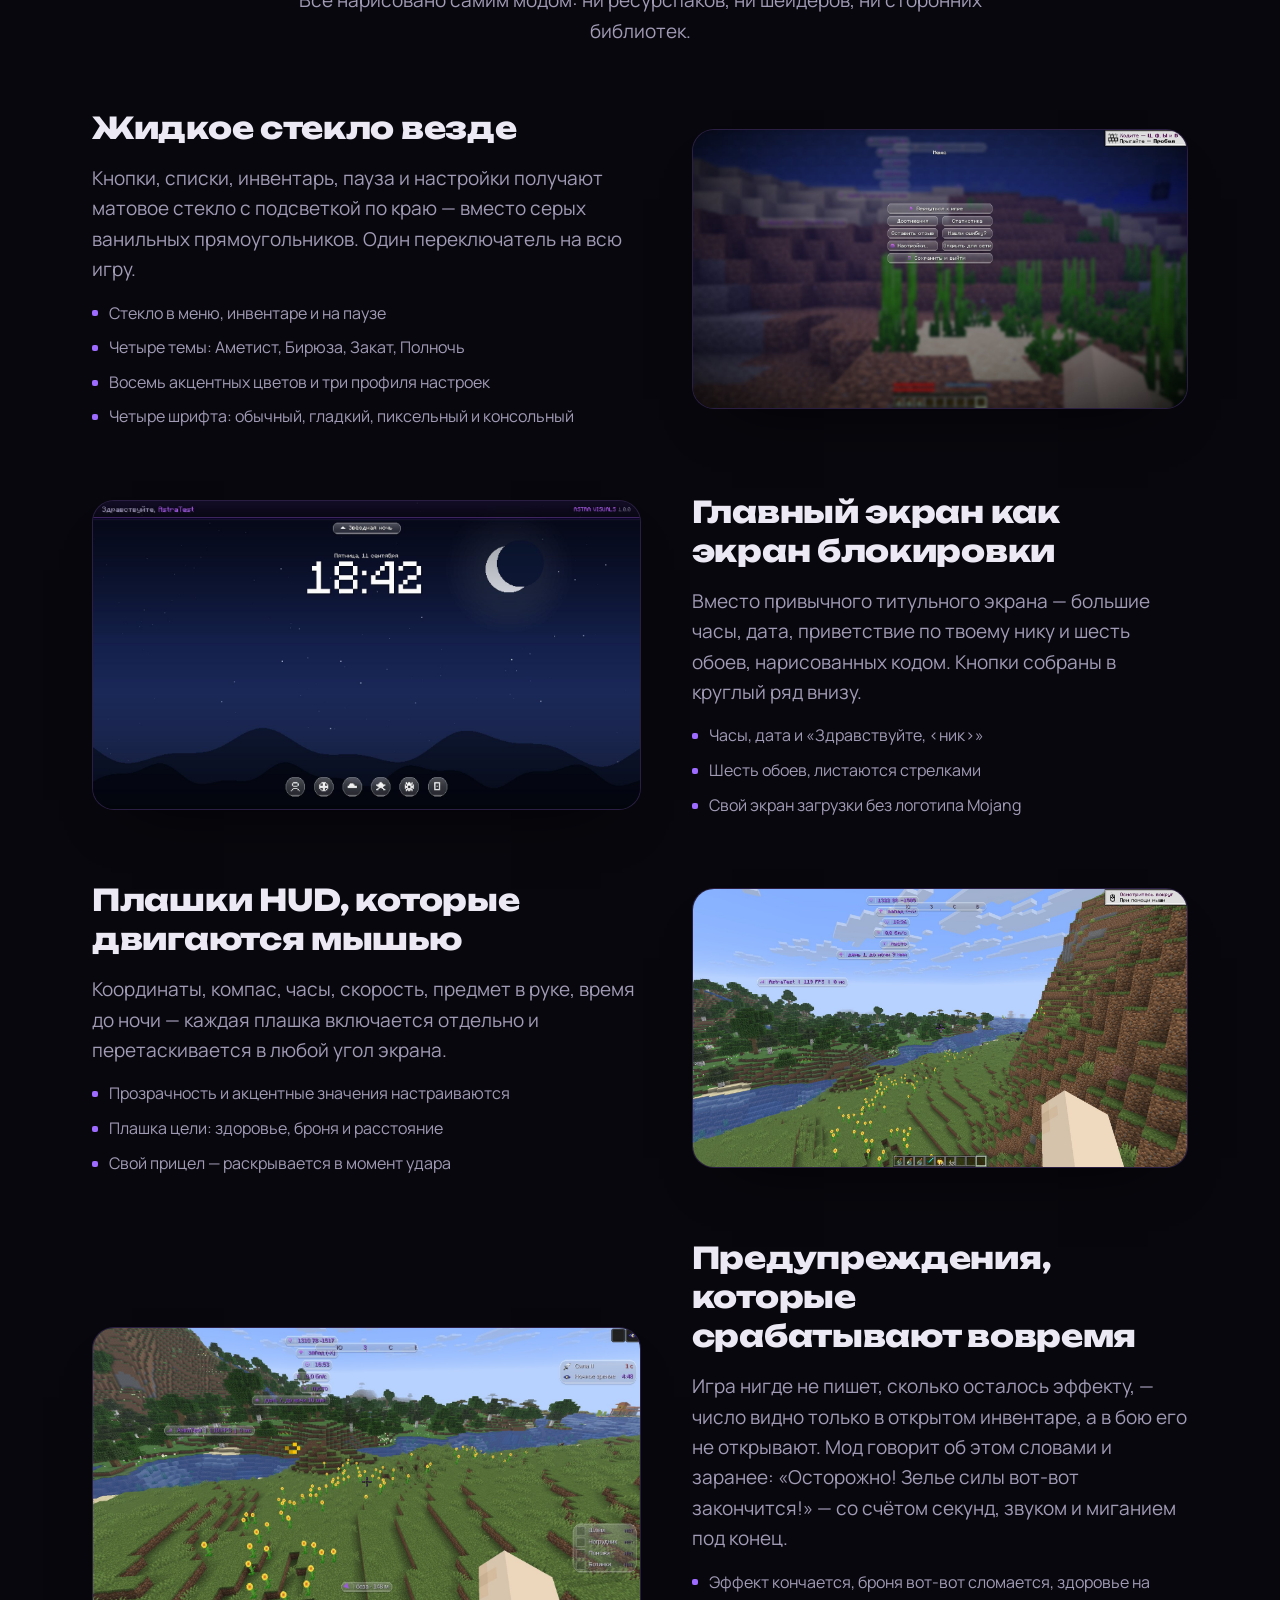
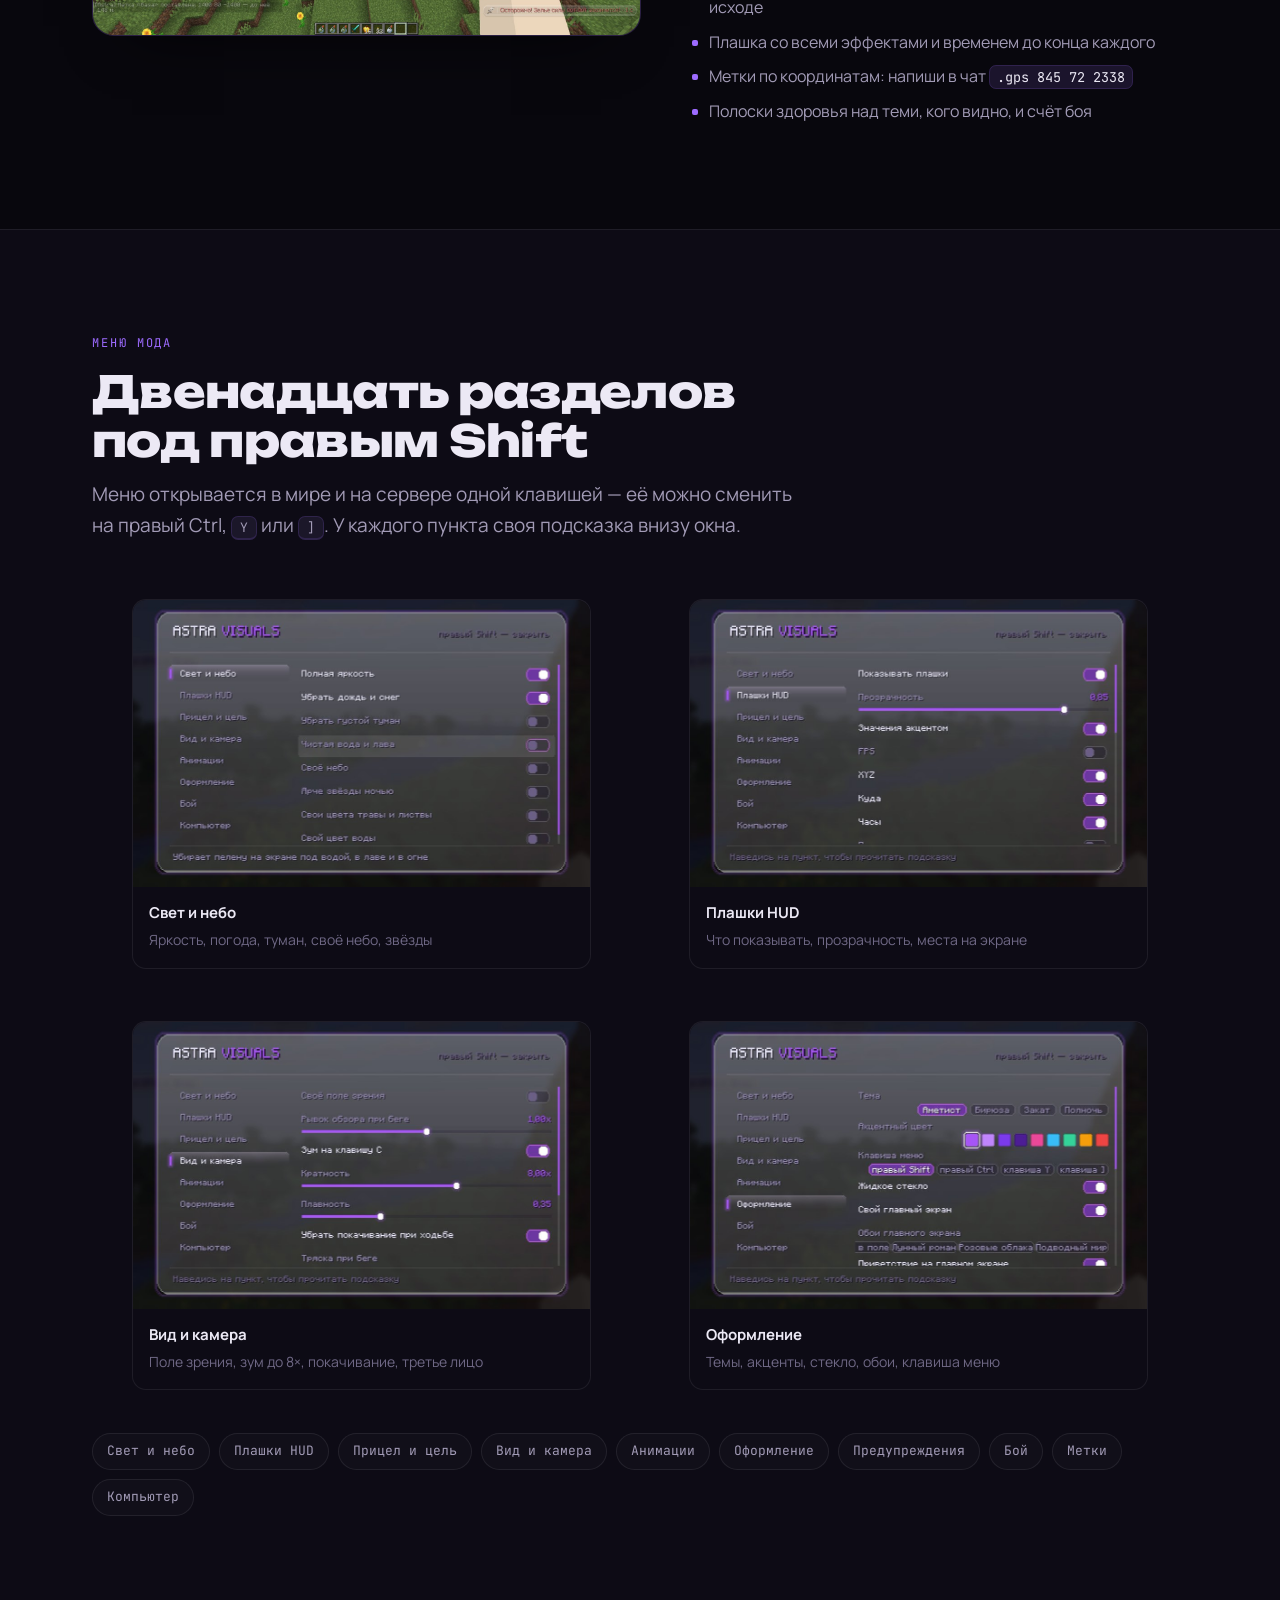
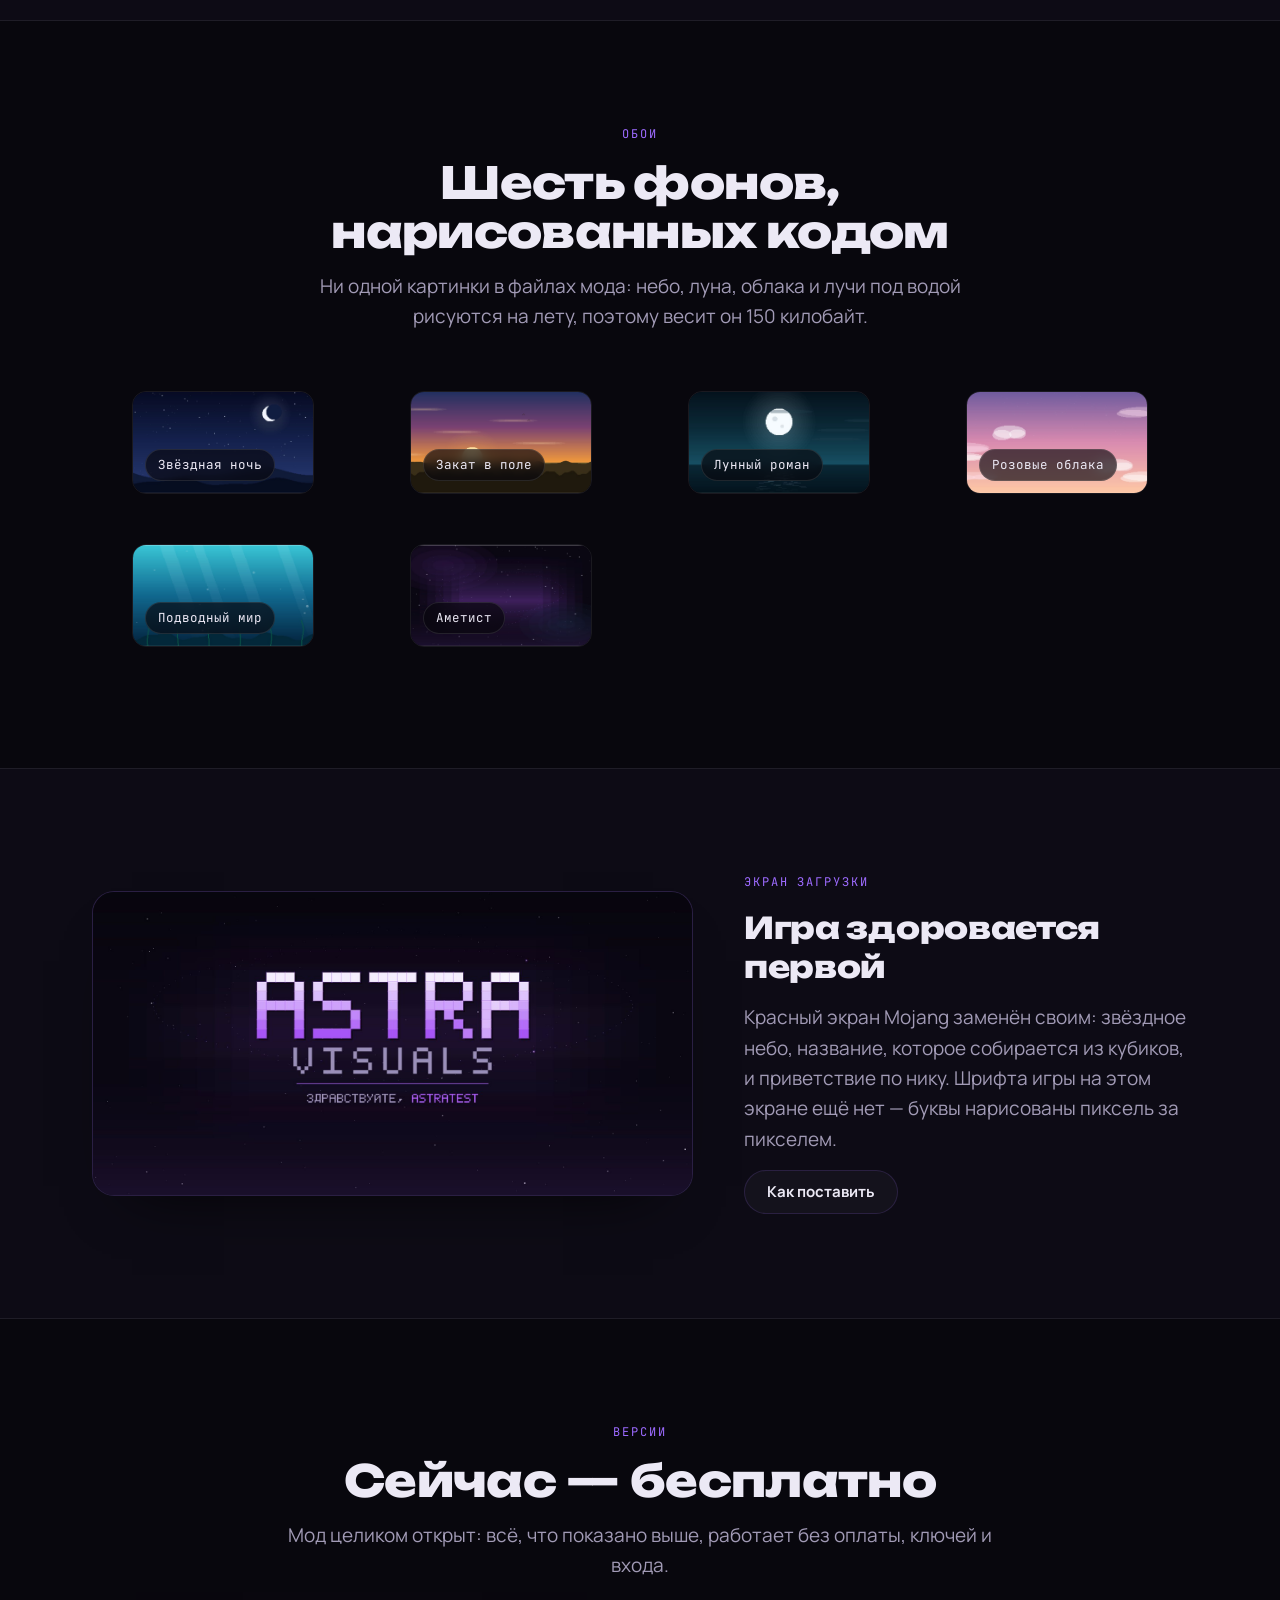
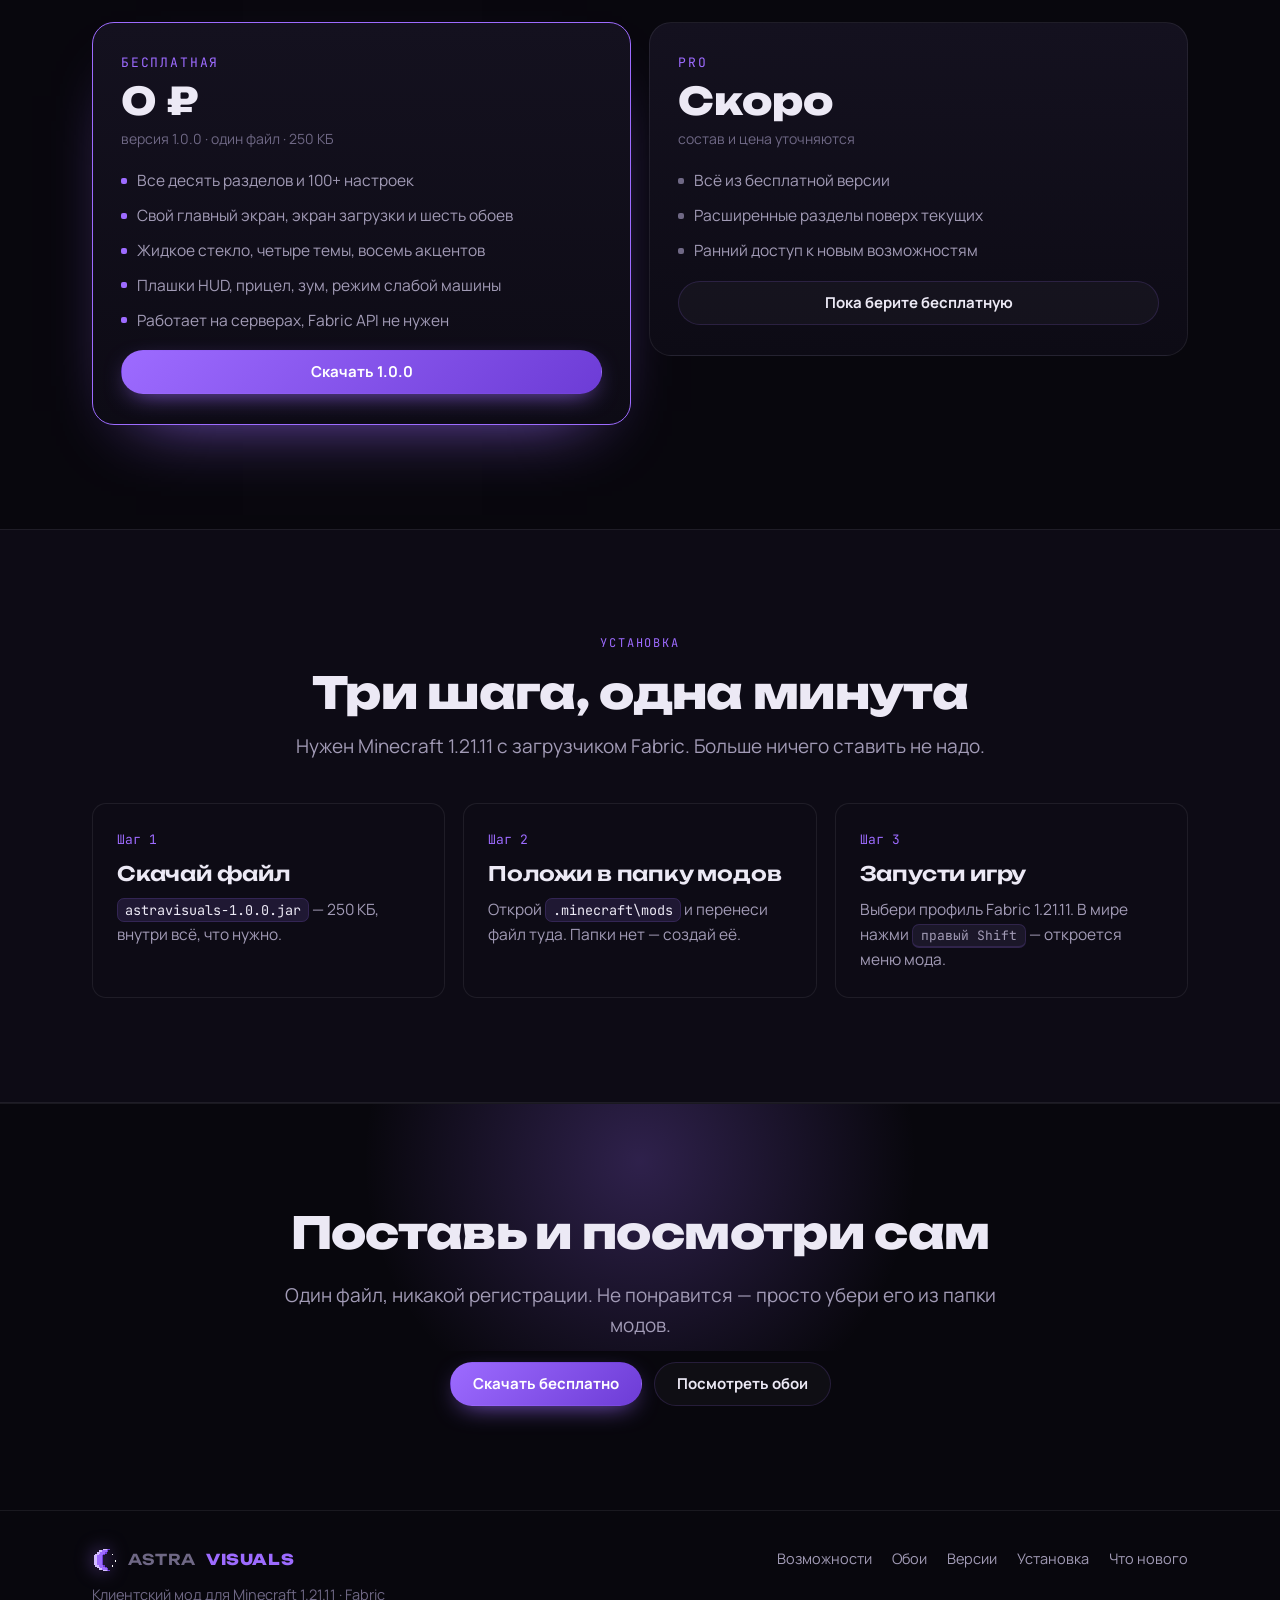
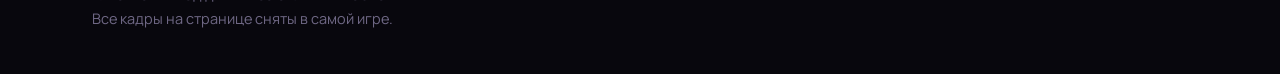
==== commit 3f114a91: "Свечение персонажей, светящиеся хвосты и частицы в мире Три новых раздела визуалов, все честные по л" ====
--- a/index.html
+++ b/index.html
@@ -1043,7 +1043,7 @@
     <div class="wrap">
       <div class="section-head reveal">
         <span class="eyebrow">Меню мода</span>
-        <h2>Десять разделов под правым Shift</h2>
+        <h2>Двенадцать разделов под правым Shift</h2>
         <p class="lead">Меню открывается в мире и на сервере одной клавишей — её можно сменить на правый Ctrl,
           <kbd>Y</kbd> или <kbd>]</kbd>. У каждого пункта своя подсказка внизу окна.</p>
       </div>
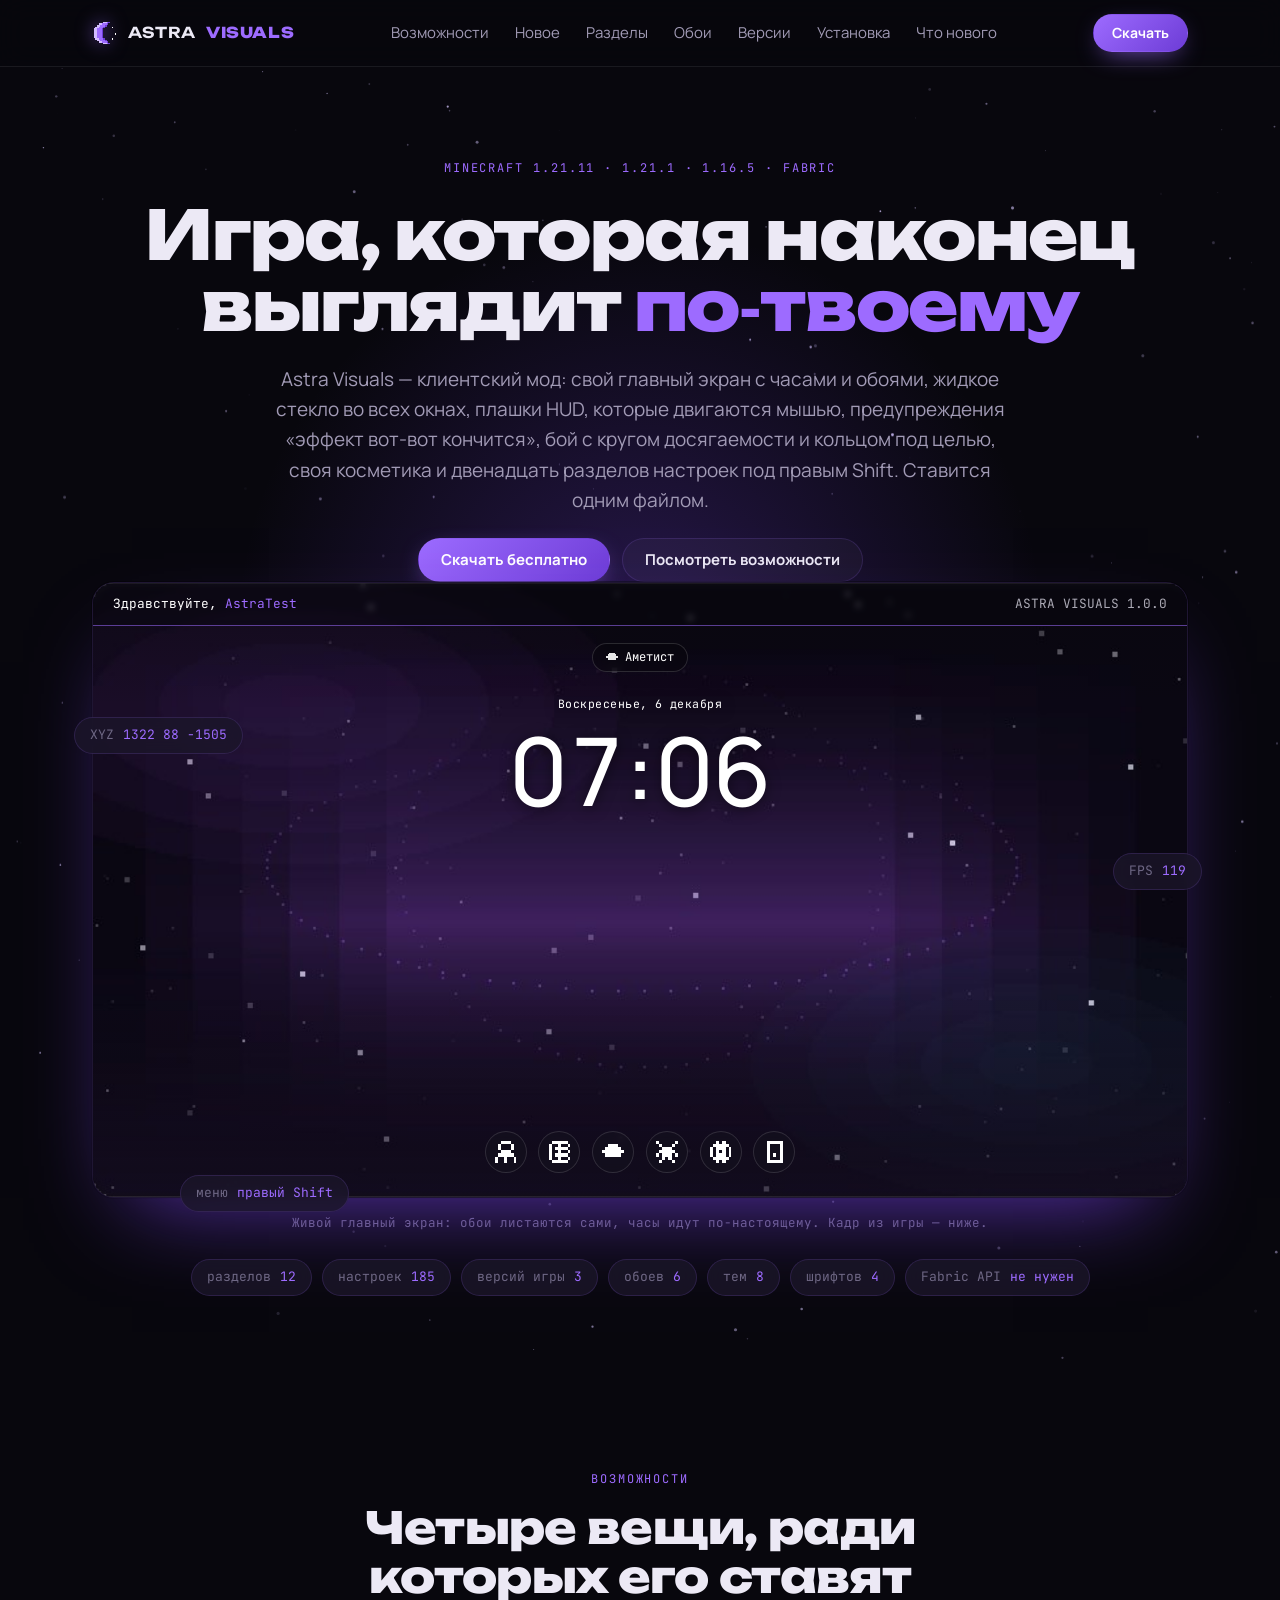
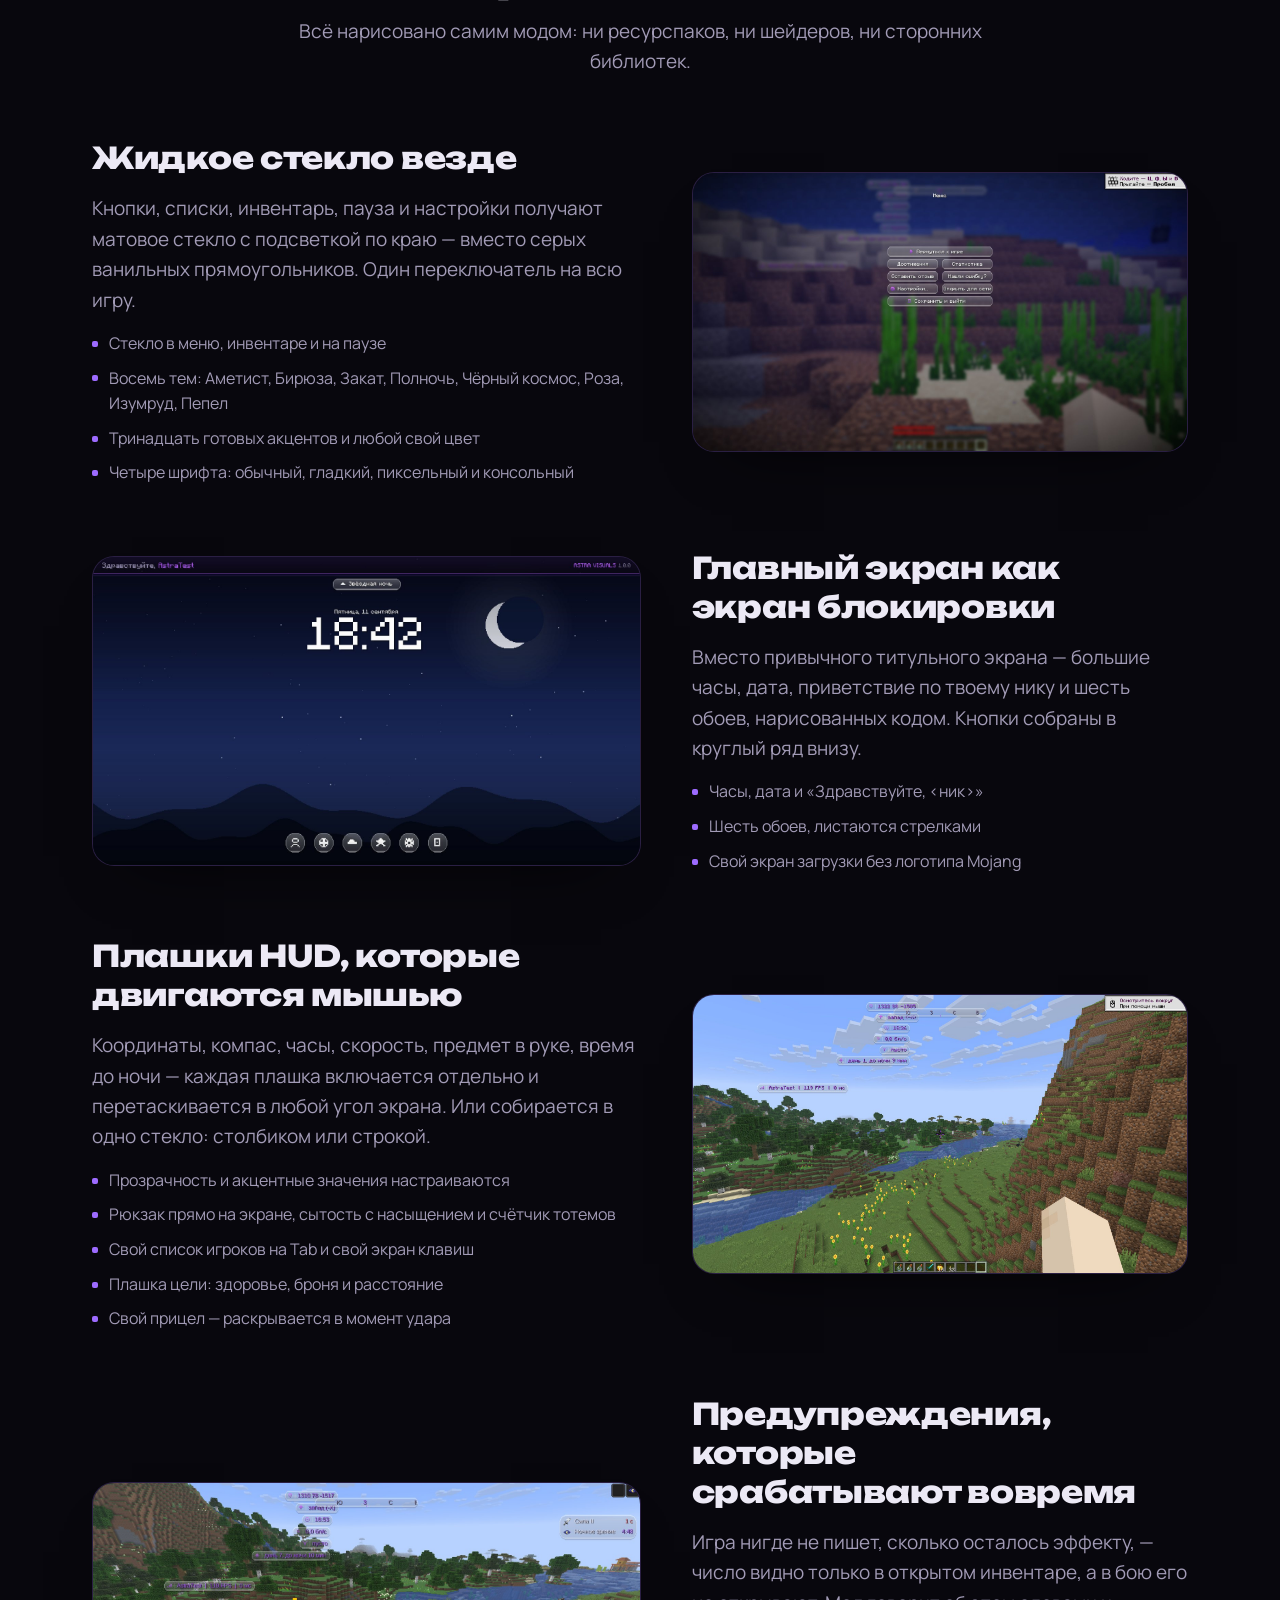
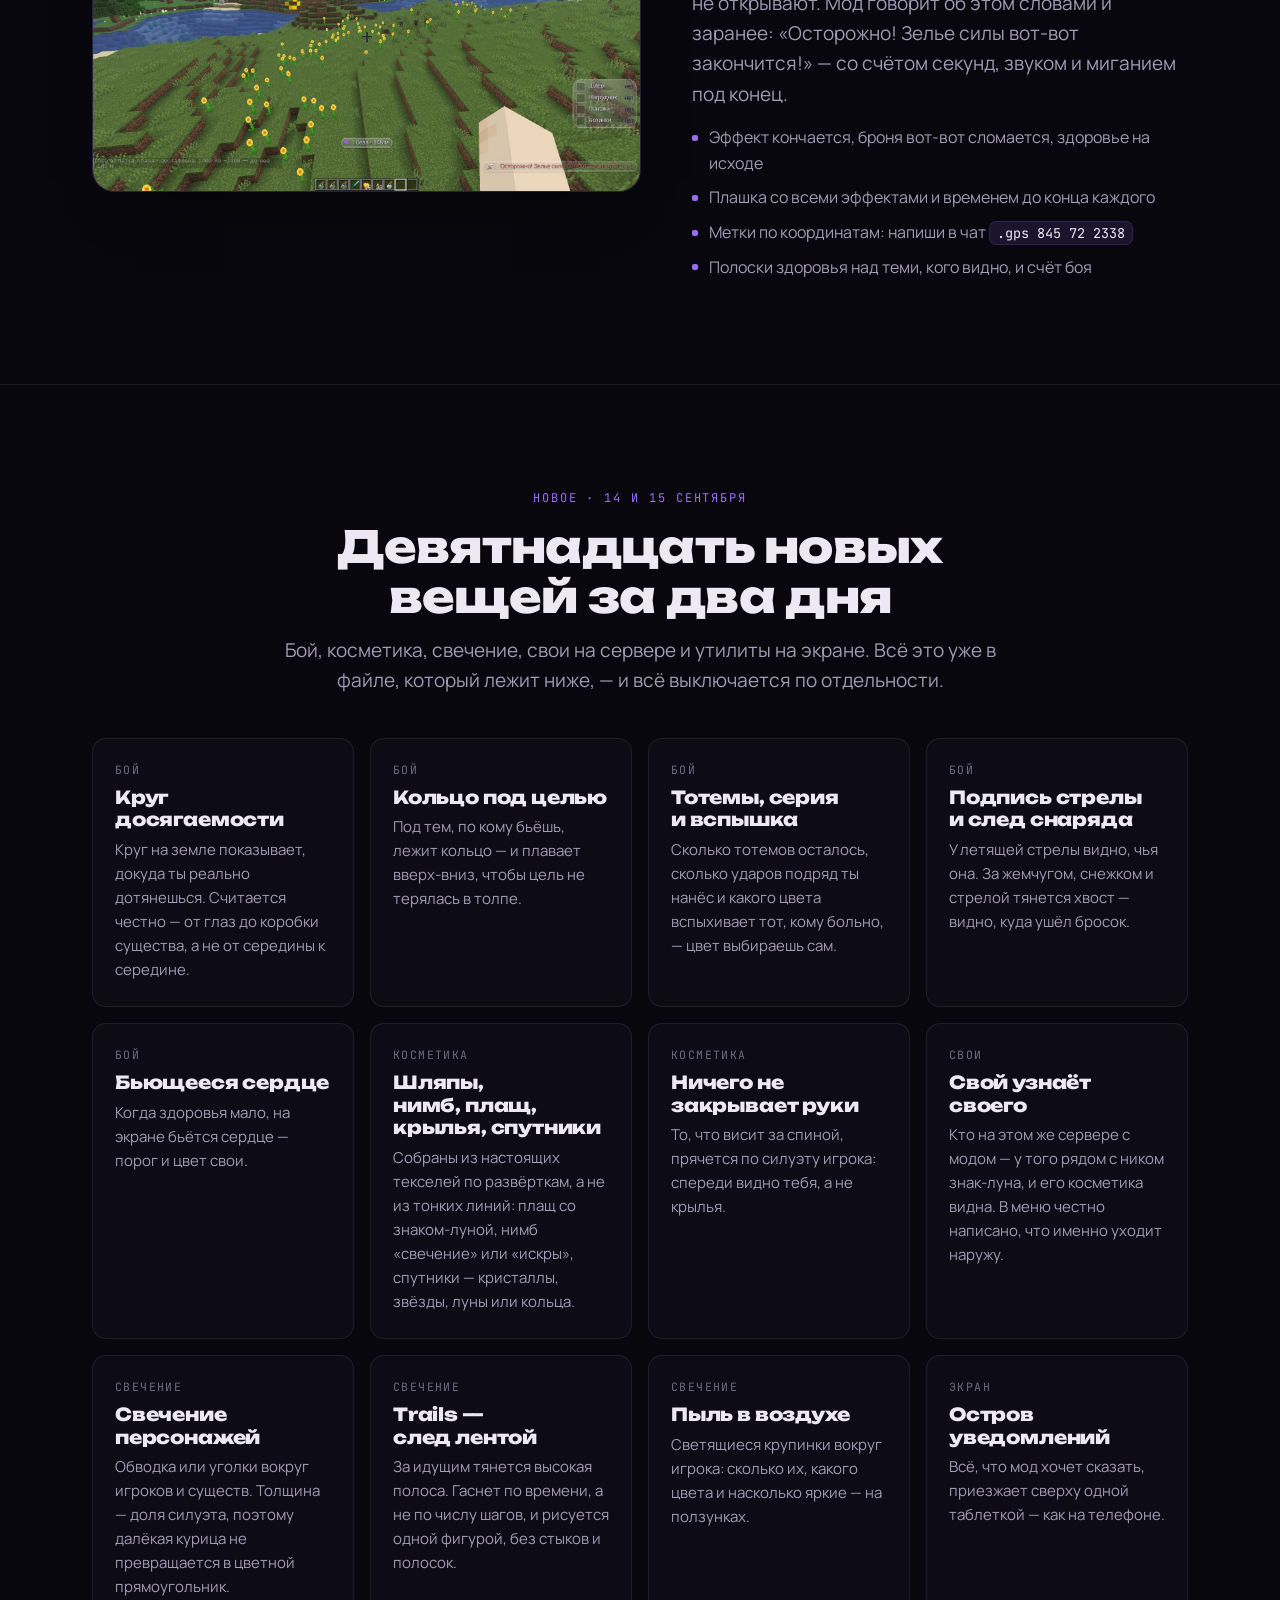
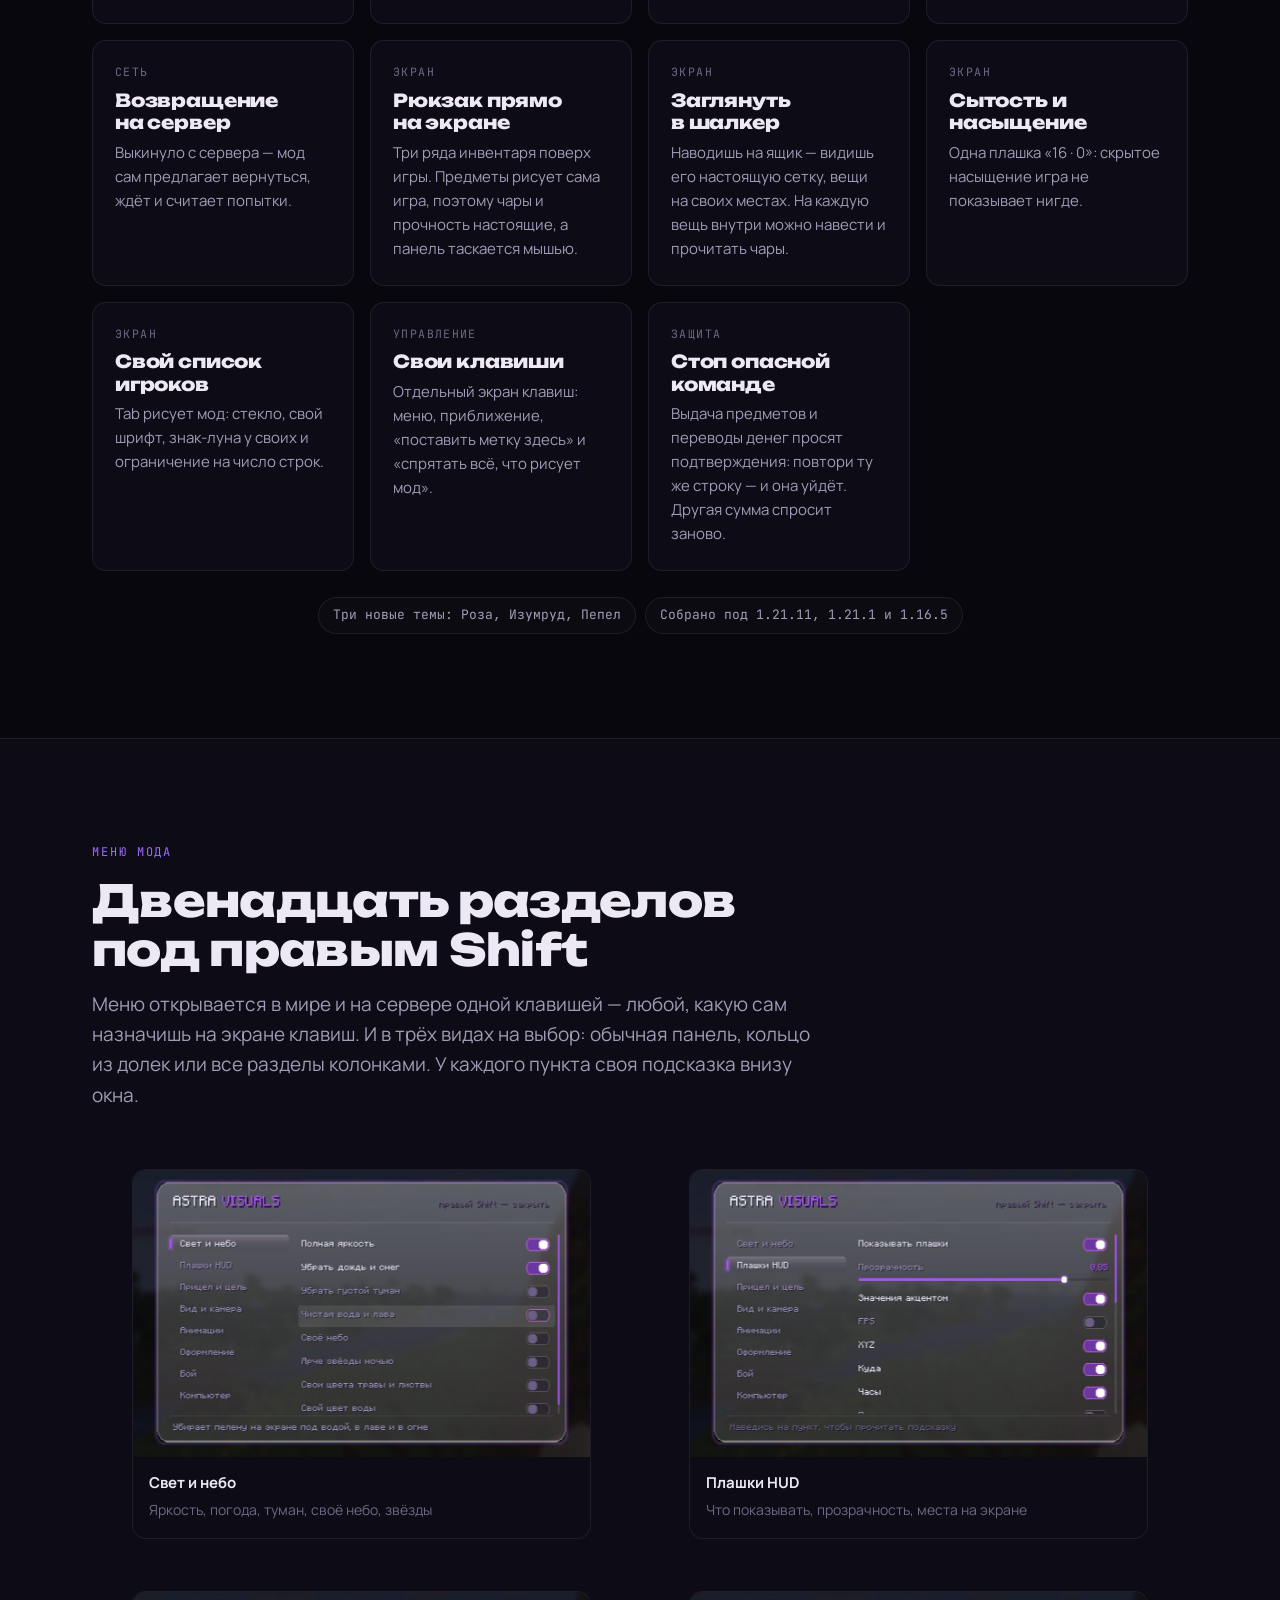
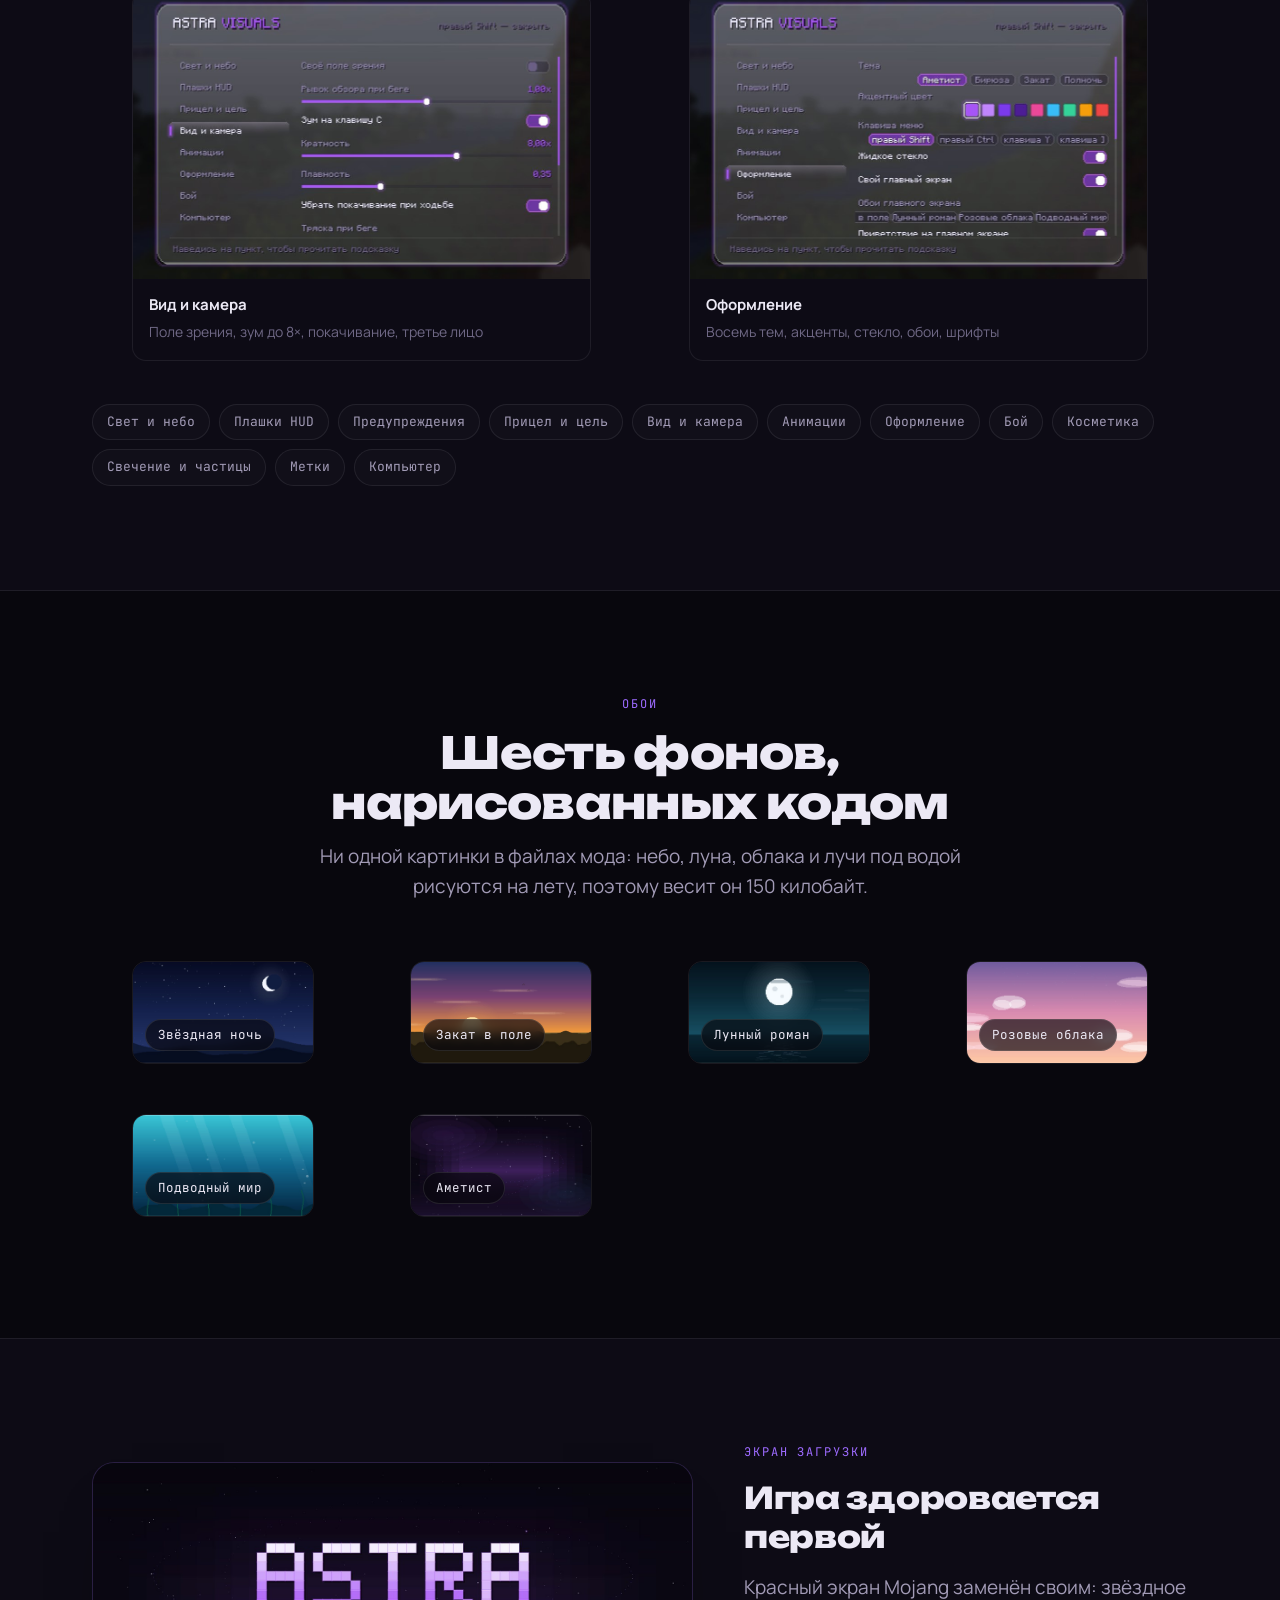
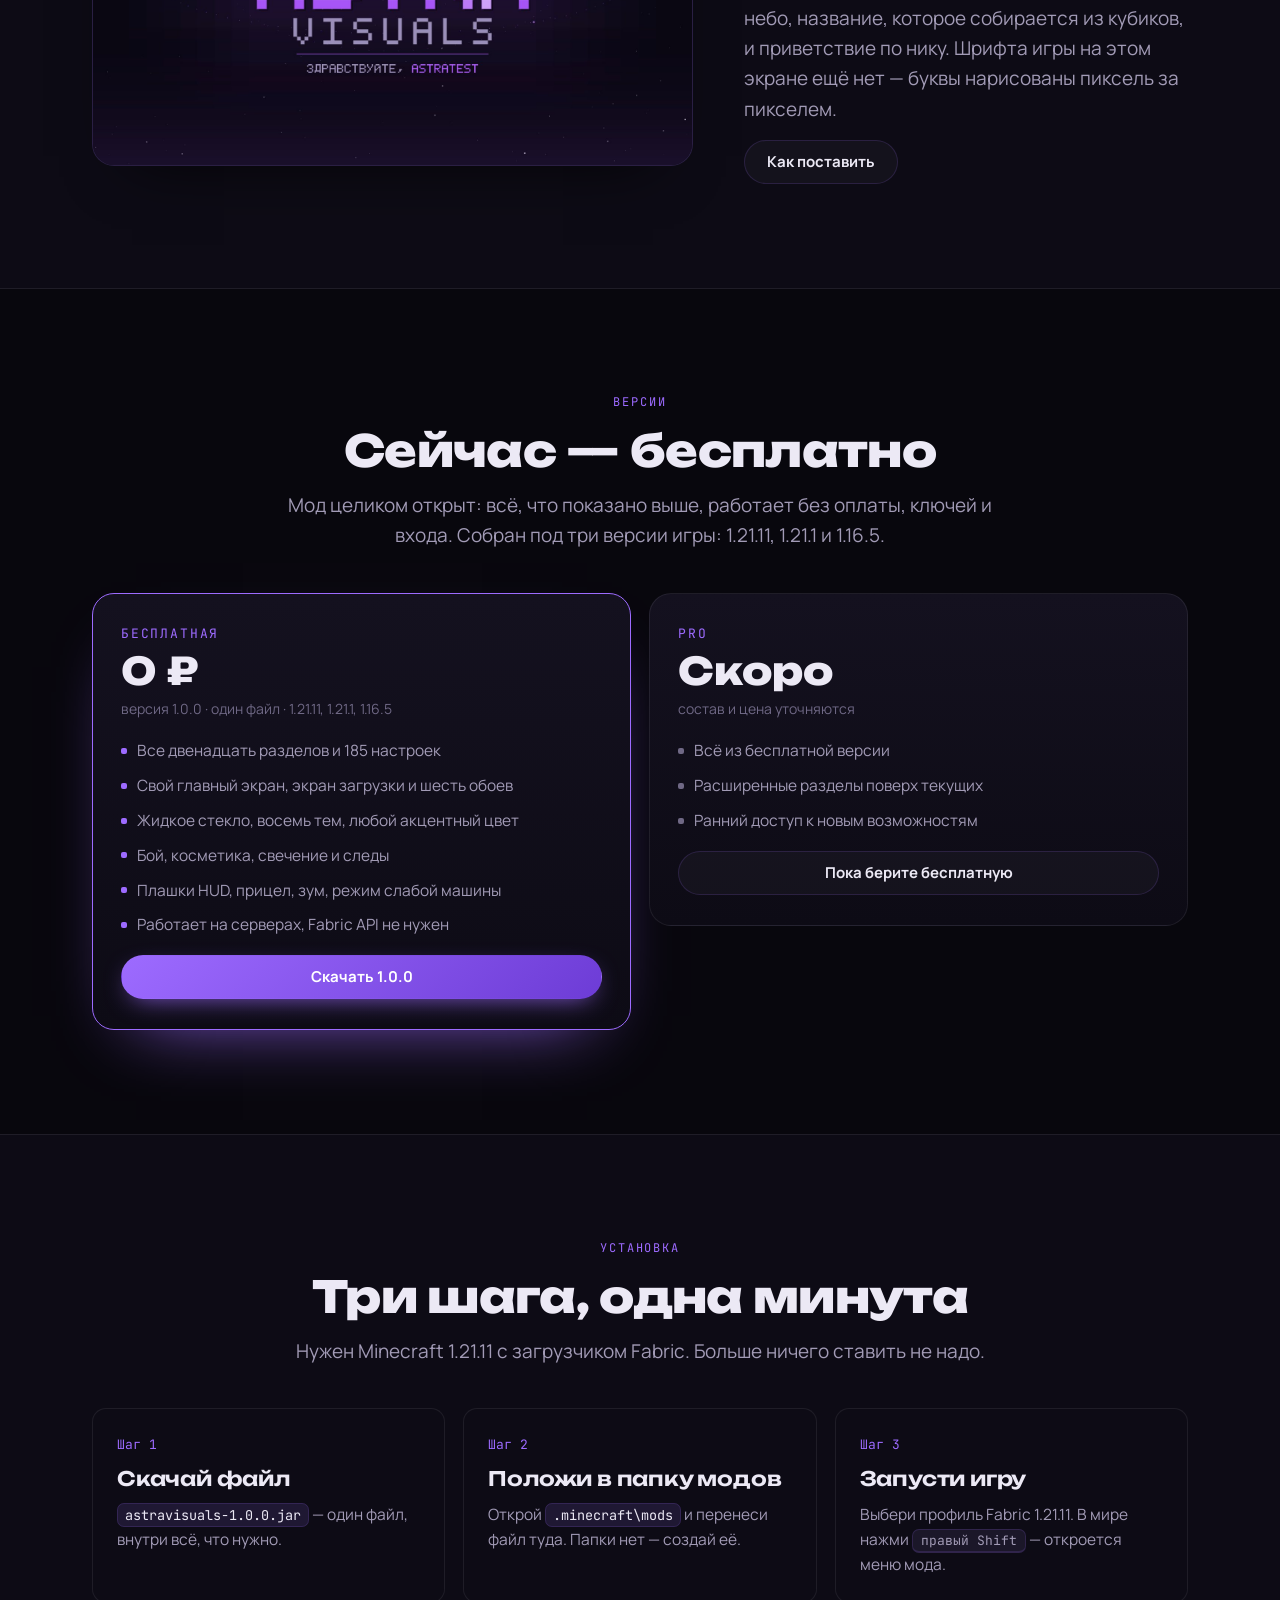
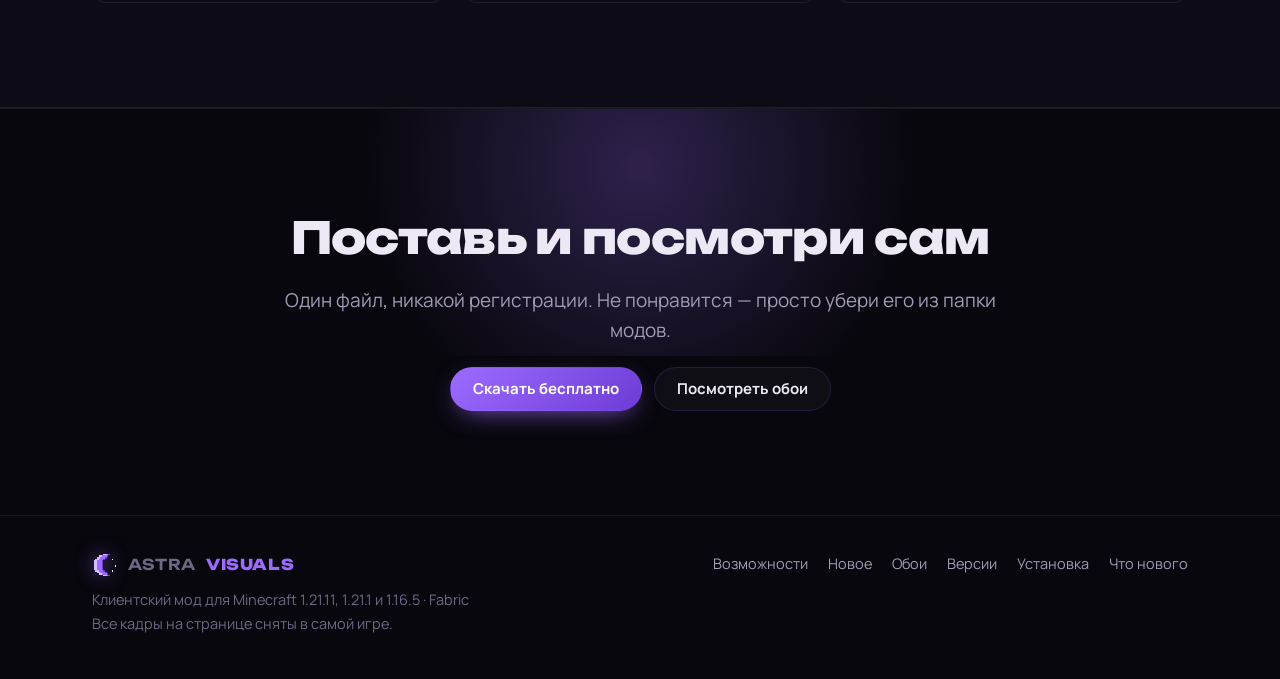
==== commit 12b038d9: "Сайт: всё, что появилось 14 и 15 сентября Главная: раздел «Новое» с девятнадцатью карточками (бой, к" ====
--- a/index.html
+++ b/index.html
@@ -3,9 +3,9 @@
 <head>
 <meta charset="utf-8">
 <meta name="viewport" content="width=device-width, initial-scale=1">
-<meta name="description" content="Astra Visuals — клиентский мод для Minecraft 1.21.11 на Fabric: свой главный экран, плашки HUD, предупреждения и метки по координатам.">
+<meta name="description" content="Astra Visuals — клиентский мод для Minecraft 1.21.11, 1.21.1 и 1.16.5 на Fabric: свой главный экран, плашки HUD, бой, косметика, свечение и двенадцать разделов настроек.">
 <meta property="og:title" content="Astra Visuals">
-<meta property="og:description" content="Astra Visuals — клиентский мод для Minecraft 1.21.11 на Fabric: свой главный экран, плашки HUD, предупреждения и метки по координатам.">
+<meta property="og:description" content="Astra Visuals — клиентский мод для Minecraft 1.21.11, 1.21.1 и 1.16.5 на Fabric: свой главный экран, плашки HUD, бой, косметика, свечение и двенадцать разделов настроек.">
 <meta property="og:type" content="website">
 <title>Astra Visuals</title>
 <link rel="icon" type="image/png" sizes="32x32" href="assets/logo/mark-moon-32.png">
@@ -650,6 +650,38 @@
   .menu-card span { color: var(--dim); font-size: 14px; }
 
   /* Список разделов */
+  /* ===== Что нового: карточки без кадров ===== */
+  .news {
+    display: grid;
+    grid-template-columns: repeat(auto-fit, minmax(min(250px, 100%), 1fr));
+    gap: 16px;
+    margin-top: 42px;
+  }
+
+  .news-card {
+    display: flex;
+    flex-direction: column;
+    gap: 7px;
+    padding: 22px 22px 24px;
+    border-radius: var(--r-md);
+    border: 1px solid var(--line-soft);
+    background: var(--ground-soft);
+    transition: border-color .2s ease, transform .25s cubic-bezier(.2, .7, .2, 1);
+  }
+
+  .news-card:hover { border-color: var(--line); transform: translateY(-4px); }
+
+  .news-card .tag {
+    font-family: var(--mono);
+    font-size: 11.5px;
+    letter-spacing: .12em;
+    text-transform: uppercase;
+    color: var(--dim);
+  }
+
+  .news-card h3 { font-size: 18px; font-weight: 800; line-height: 1.25; }
+  .news-card p { color: var(--muted); font-size: 15px; }
+
   .chips {
     display: flex;
     flex-wrap: wrap;
@@ -892,6 +924,7 @@
     <a class="logo" href="#top"><img class="mark" src="assets/logo/mark-moon.svg" width="16" height="16" alt="">ASTRA <b>VISUALS</b></a>
     <nav>
       <a href="#features">Возможности</a>
+      <a href="#new">Новое</a>
       <a href="#sections">Разделы</a>
       <a href="#walls">Обои</a>
       <a href="#plans">Версии</a>
@@ -907,10 +940,11 @@
     <canvas id="stars" aria-hidden="true"></canvas>
     <div class="wrap">
       <div class="hero-head">
-        <span class="eyebrow">Minecraft 1.21.11 · Fabric · 250 КБ</span>
+        <span class="eyebrow">Minecraft 1.21.11 · 1.21.1 · 1.16.5 · Fabric</span>
         <h1>Игра, которая наконец<br>выглядит <span>по‑твоему</span></h1>
         <p class="lead">Astra Visuals — клиентский мод: свой главный экран с часами и обоями, жидкое стекло во всех окнах,
-          плашки HUD, которые двигаются мышью, предупреждения «эффект вот-вот кончится» и десять разделов настроек под правым Shift. Ставится одним файлом.</p>
+          плашки HUD, которые двигаются мышью, предупреждения «эффект вот-вот кончится», бой с кругом досягаемости
+          и кольцом под целью, своя косметика и двенадцать разделов настроек под правым Shift. Ставится одним файлом.</p>
         <div class="cta-row">
           <a class="btn btn-primary" href="#install">Скачать бесплатно</a>
           <a class="btn btn-ghost" href="#features">Посмотреть возможности</a>
@@ -947,12 +981,12 @@
       <p class="shot-note">Живой главный экран: обои листаются сами, часы идут по-настоящему. Кадр из игры — ниже.</p>
 
       <div class="facts">
-        <span class="plate"><span class="k">разделов</span><span class="v">10</span></span>
-        <span class="plate"><span class="k">настроек</span><span class="v">100+</span></span>
+        <span class="plate"><span class="k">разделов</span><span class="v">12</span></span>
+        <span class="plate"><span class="k">настроек</span><span class="v">185</span></span>
+        <span class="plate"><span class="k">версий игры</span><span class="v">3</span></span>
         <span class="plate"><span class="k">обоев</span><span class="v">6</span></span>
-        <span class="plate"><span class="k">тем</span><span class="v">4</span></span>
+        <span class="plate"><span class="k">тем</span><span class="v">8</span></span>
         <span class="plate"><span class="k">шрифтов</span><span class="v">4</span></span>
-        <span class="plate"><span class="k">акцентов</span><span class="v">8</span></span>
         <span class="plate"><span class="k">Fabric API</span><span class="v">не нужен</span></span>
       </div>
     </div>
@@ -977,8 +1011,8 @@
             вместо серых ванильных прямоугольников. Один переключатель на всю игру.</p>
           <ul>
             <li>Стекло в меню, инвентаре и на паузе</li>
-            <li>Четыре темы: Аметист, Бирюза, Закат, Полночь</li>
-            <li>Восемь акцентных цветов и три профиля настроек</li>
+            <li>Восемь тем: Аметист, Бирюза, Закат, Полночь, Чёрный космос, Роза, Изумруд, Пепел</li>
+            <li>Тринадцать готовых акцентов и любой свой цвет</li>
             <li>Четыре шрифта: обычный, гладкий, пиксельный и консольный</li>
           </ul>
         </div>
@@ -1009,9 +1043,11 @@
         <div class="feature-text">
           <h3>Плашки HUD, которые двигаются мышью</h3>
           <p class="lead">Координаты, компас, часы, скорость, предмет в руке, время до ночи — каждая плашка
-            включается отдельно и перетаскивается в любой угол экрана.</p>
+            включается отдельно и перетаскивается в любой угол экрана. Или собирается в одно стекло: столбиком или строкой.</p>
           <ul>
             <li>Прозрачность и акцентные значения настраиваются</li>
+            <li>Рюкзак прямо на экране, сытость с насыщением и счётчик тотемов</li>
+            <li>Свой список игроков на Tab и свой экран клавиш</li>
             <li>Плашка цели: здоровье, броня и расстояние</li>
             <li>Свой прицел — раскрывается в момент удара</li>
           </ul>
@@ -1039,13 +1075,138 @@
     </div>
   </section>
 
+  <section id="new" style="border-top:1px solid var(--line-soft)">
+    <div class="wrap">
+      <div class="section-head center reveal">
+        <span class="eyebrow">Новое · 14 и 15 сентября</span>
+        <h2>Девятнадцать новых вещей за два дня</h2>
+        <p class="lead">Бой, косметика, свечение, свои на сервере и утилиты на экране. Всё это уже в файле,
+          который лежит ниже, — и всё выключается по отдельности.</p>
+      </div>
+
+      <div class="news">
+        <article class="news-card reveal">
+          <span class="tag">Бой</span>
+          <h3>Круг досягаемости</h3>
+          <p>Круг на земле показывает, докуда ты реально дотянешься. Считается честно — от глаз до коробки
+            существа, а не от середины к середине.</p>
+        </article>
+        <article class="news-card reveal">
+          <span class="tag">Бой</span>
+          <h3>Кольцо под целью</h3>
+          <p>Под тем, по кому бьёшь, лежит кольцо — и плавает вверх-вниз, чтобы цель не терялась в толпе.</p>
+        </article>
+        <article class="news-card reveal">
+          <span class="tag">Бой</span>
+          <h3>Тотемы, серия и вспышка</h3>
+          <p>Сколько тотемов осталось, сколько ударов подряд ты нанёс и какого цвета вспыхивает тот,
+            кому больно, — цвет выбираешь сам.</p>
+        </article>
+        <article class="news-card reveal">
+          <span class="tag">Бой</span>
+          <h3>Подпись стрелы и след снаряда</h3>
+          <p>У летящей стрелы видно, чья она. За жемчугом, снежком и стрелой тянется хвост — видно,
+            куда ушёл бросок.</p>
+        </article>
+        <article class="news-card reveal">
+          <span class="tag">Бой</span>
+          <h3>Бьющееся сердце</h3>
+          <p>Когда здоровья мало, на экране бьётся сердце — порог и цвет свои.</p>
+        </article>
+        <article class="news-card reveal">
+          <span class="tag">Косметика</span>
+          <h3>Шляпы, нимб, плащ, крылья, спутники</h3>
+          <p>Собраны из настоящих текселей по развёрткам, а не из тонких линий: плащ со знаком-луной,
+            нимб «свечение» или «искры», спутники — кристаллы, звёзды, луны или кольца.</p>
+        </article>
+        <article class="news-card reveal">
+          <span class="tag">Косметика</span>
+          <h3>Ничего не закрывает руки</h3>
+          <p>То, что висит за спиной, прячется по силуэту игрока: спереди видно тебя, а не крылья.</p>
+        </article>
+        <article class="news-card reveal">
+          <span class="tag">Свои</span>
+          <h3>Свой узнаёт своего</h3>
+          <p>Кто на этом же сервере с модом — у того рядом с ником знак-луна, и его косметика видна.
+            В меню честно написано, что именно уходит наружу.</p>
+        </article>
+        <article class="news-card reveal">
+          <span class="tag">Свечение</span>
+          <h3>Свечение персонажей</h3>
+          <p>Обводка или уголки вокруг игроков и существ. Толщина — доля силуэта, поэтому далёкая курица
+            не превращается в цветной прямоугольник.</p>
+        </article>
+        <article class="news-card reveal">
+          <span class="tag">Свечение</span>
+          <h3>Trails — след лентой</h3>
+          <p>За идущим тянется высокая полоса. Гаснет по времени, а не по числу шагов, и рисуется одной
+            фигурой, без стыков и полосок.</p>
+        </article>
+        <article class="news-card reveal">
+          <span class="tag">Свечение</span>
+          <h3>Пыль в воздухе</h3>
+          <p>Светящиеся крупинки вокруг игрока: сколько их, какого цвета и насколько яркие — на ползунках.</p>
+        </article>
+        <article class="news-card reveal">
+          <span class="tag">Экран</span>
+          <h3>Остров уведомлений</h3>
+          <p>Всё, что мод хочет сказать, приезжает сверху одной таблеткой — как на телефоне.</p>
+        </article>
+        <article class="news-card reveal">
+          <span class="tag">Сеть</span>
+          <h3>Возвращение на сервер</h3>
+          <p>Выкинуло с сервера — мод сам предлагает вернуться, ждёт и считает попытки.</p>
+        </article>
+        <article class="news-card reveal">
+          <span class="tag">Экран</span>
+          <h3>Рюкзак прямо на экране</h3>
+          <p>Три ряда инвентаря поверх игры. Предметы рисует сама игра, поэтому чары и прочность настоящие,
+            а панель таскается мышью.</p>
+        </article>
+        <article class="news-card reveal">
+          <span class="tag">Экран</span>
+          <h3>Заглянуть в шалкер</h3>
+          <p>Наводишь на ящик — видишь его настоящую сетку, вещи на своих местах. На каждую вещь внутри
+            можно навести и прочитать чары.</p>
+        </article>
+        <article class="news-card reveal">
+          <span class="tag">Экран</span>
+          <h3>Сытость и насыщение</h3>
+          <p>Одна плашка «16 · 0»: скрытое насыщение игра не показывает нигде.</p>
+        </article>
+        <article class="news-card reveal">
+          <span class="tag">Экран</span>
+          <h3>Свой список игроков</h3>
+          <p>Tab рисует мод: стекло, свой шрифт, знак-луна у своих и ограничение на число строк.</p>
+        </article>
+        <article class="news-card reveal">
+          <span class="tag">Управление</span>
+          <h3>Свои клавиши</h3>
+          <p>Отдельный экран клавиш: меню, приближение, «поставить метку здесь» и «спрятать всё, что рисует мод».</p>
+        </article>
+        <article class="news-card reveal">
+          <span class="tag">Защита</span>
+          <h3>Стоп опасной команде</h3>
+          <p>Выдача предметов и переводы денег просят подтверждения: повтори ту же строку — и она уйдёт.
+            Другая сумма спросит заново.</p>
+        </article>
+      </div>
+
+      <div class="chips" style="justify-content:center">
+        <span class="chip">Три новые темы: Роза, Изумруд, Пепел</span>
+        <span class="chip">Собрано под 1.21.11, 1.21.1 и 1.16.5</span>
+      </div>
+    </div>
+  </section>
+
   <section id="sections" style="background:var(--ground-soft);border-block:1px solid var(--line-soft)">
     <div class="wrap">
       <div class="section-head reveal">
         <span class="eyebrow">Меню мода</span>
         <h2>Двенадцать разделов под правым Shift</h2>
-        <p class="lead">Меню открывается в мире и на сервере одной клавишей — её можно сменить на правый Ctrl,
-          <kbd>Y</kbd> или <kbd>]</kbd>. У каждого пункта своя подсказка внизу окна.</p>
+        <p class="lead">Меню открывается в мире и на сервере одной клавишей — любой, какую сам назначишь
+          на экране клавиш. И в трёх видах на выбор: обычная панель, кольцо из долек или все разделы колонками.
+          У каждого пункта своя подсказка внизу окна.</p>
       </div>
 
       <div class="menus">
@@ -1063,19 +1224,21 @@
         </figure>
         <figure class="menu-card reveal">
           <img src="assets/menu-design.jpg" width="1010" height="635" alt="Раздел «Оформление» в меню мода">
-          <figcaption><strong>Оформление</strong><span>Темы, акценты, стекло, обои, клавиша меню</span></figcaption>
+          <figcaption><strong>Оформление</strong><span>Восемь тем, акценты, стекло, обои, шрифты</span></figcaption>
         </figure>
       </div>
 
       <div class="chips">
         <span class="chip">Свет и небо</span>
         <span class="chip">Плашки HUD</span>
+        <span class="chip">Предупреждения</span>
         <span class="chip">Прицел и цель</span>
         <span class="chip">Вид и камера</span>
         <span class="chip">Анимации</span>
         <span class="chip">Оформление</span>
-        <span class="chip">Предупреждения</span>
         <span class="chip">Бой</span>
+        <span class="chip">Косметика</span>
+        <span class="chip">Свечение и частицы</span>
         <span class="chip">Метки</span>
         <span class="chip">Компьютер</span>
       </div>
@@ -1123,7 +1286,8 @@
       <div class="section-head center reveal">
         <span class="eyebrow">Версии</span>
         <h2>Сейчас — бесплатно</h2>
-        <p class="lead">Мод целиком открыт: всё, что показано выше, работает без оплаты, ключей и входа.</p>
+        <p class="lead">Мод целиком открыт: всё, что показано выше, работает без оплаты, ключей и входа.
+          Собран под три версии игры: 1.21.11, 1.21.1 и 1.16.5.</p>
       </div>
 
       <div class="plans">
@@ -1131,12 +1295,13 @@
           <div class="plan-top">
             <span class="plan-name">Бесплатная</span>
             <span class="price">0 ₽</span>
-            <span class="note">версия 1.0.0 · один файл · 250 КБ</span>
+            <span class="note">версия 1.0.0 · один файл · 1.21.11, 1.21.1, 1.16.5</span>
           </div>
           <ul>
-            <li>Все десять разделов и 100+ настроек</li>
+            <li>Все двенадцать разделов и 185 настроек</li>
             <li>Свой главный экран, экран загрузки и шесть обоев</li>
-            <li>Жидкое стекло, четыре темы, восемь акцентов</li>
+            <li>Жидкое стекло, восемь тем, любой акцентный цвет</li>
+            <li>Бой, косметика, свечение и следы</li>
             <li>Плашки HUD, прицел, зум, режим слабой машины</li>
             <li>Работает на серверах, Fabric API не нужен</li>
           </ul>
@@ -1172,7 +1337,7 @@
         <div class="step reveal">
           <span class="num">Шаг 1</span>
           <h3>Скачай файл</h3>
-          <p><a href="astravisuals-1.0.0.jar" download><code>astravisuals-1.0.0.jar</code></a> — 250 КБ, внутри всё, что нужно.</p>
+          <p><a href="astravisuals-1.0.0.jar" download><code>astravisuals-1.0.0.jar</code></a> — один файл, внутри всё, что нужно.</p>
         </div>
         <div class="step reveal">
           <span class="num">Шаг 2</span>
@@ -1216,10 +1381,11 @@
   <div class="wrap foot">
     <div>
       <a class="logo" href="#top"><img class="mark" src="assets/logo/mark-moon.svg" width="16" height="16" alt="">ASTRA <b>VISUALS</b></a>
-      <p style="margin-top:10px">Клиентский мод для Minecraft 1.21.11 · Fabric<br>Все кадры на странице сняты в самой игре.</p>
+      <p style="margin-top:10px">Клиентский мод для Minecraft 1.21.11, 1.21.1 и 1.16.5 · Fabric<br>Все кадры на странице сняты в самой игре.</p>
     </div>
     <nav>
       <a href="#features">Возможности</a>
+      <a href="#new">Новое</a>
       <a href="#walls">Обои</a>
       <a href="#plans">Версии</a>
       <a href="#install">Установка</a>
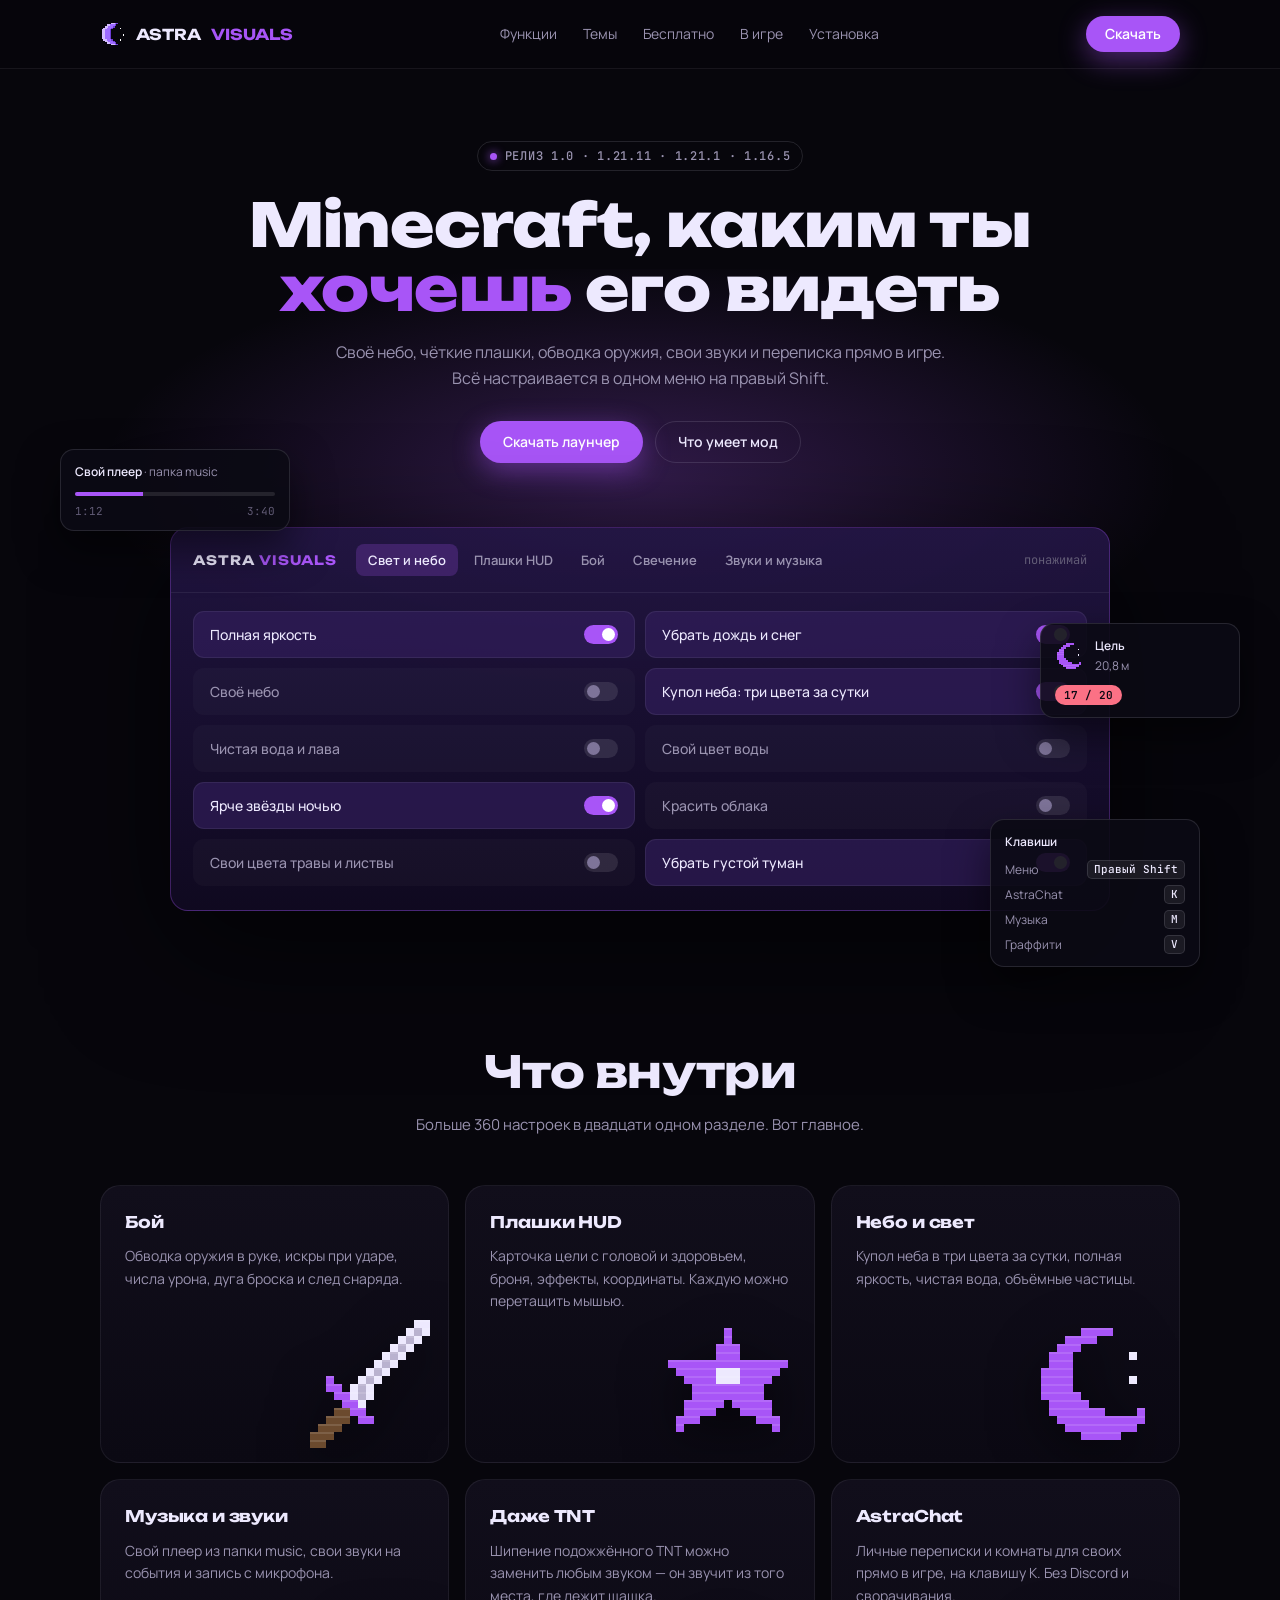
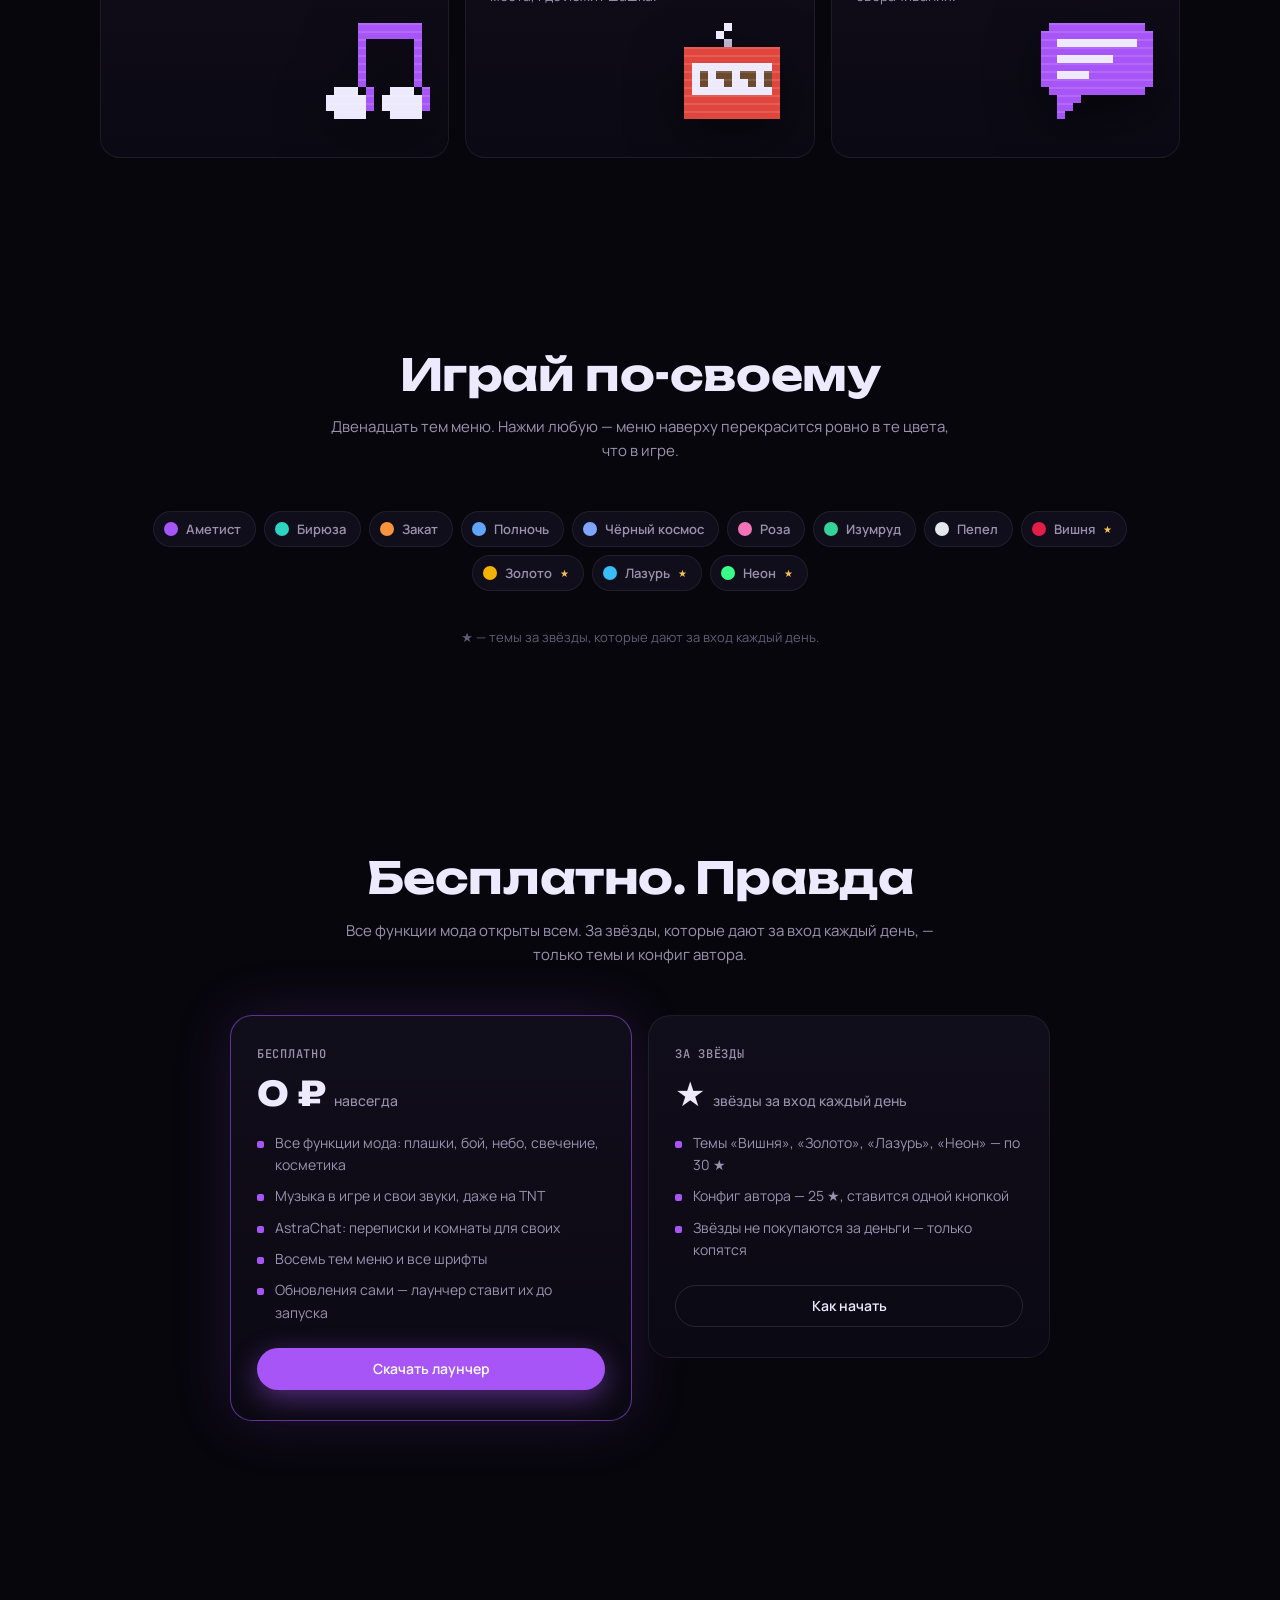
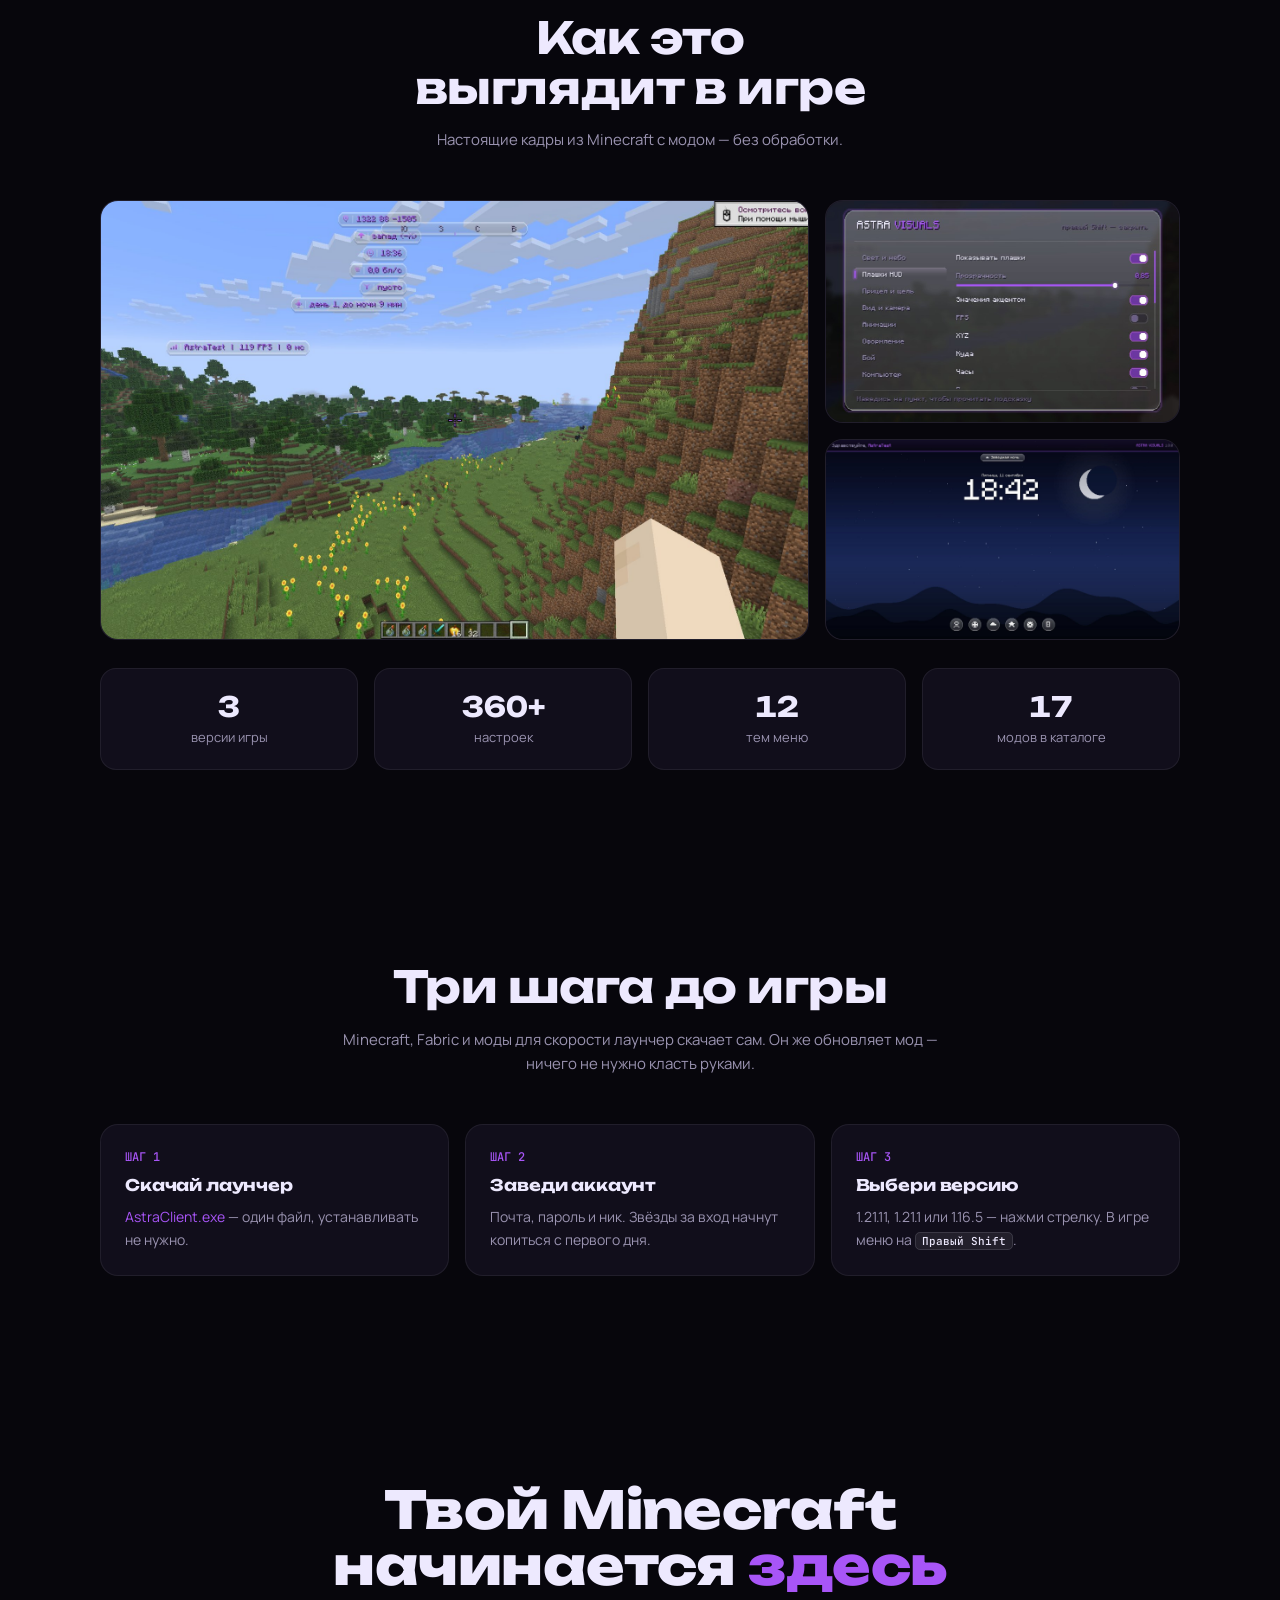
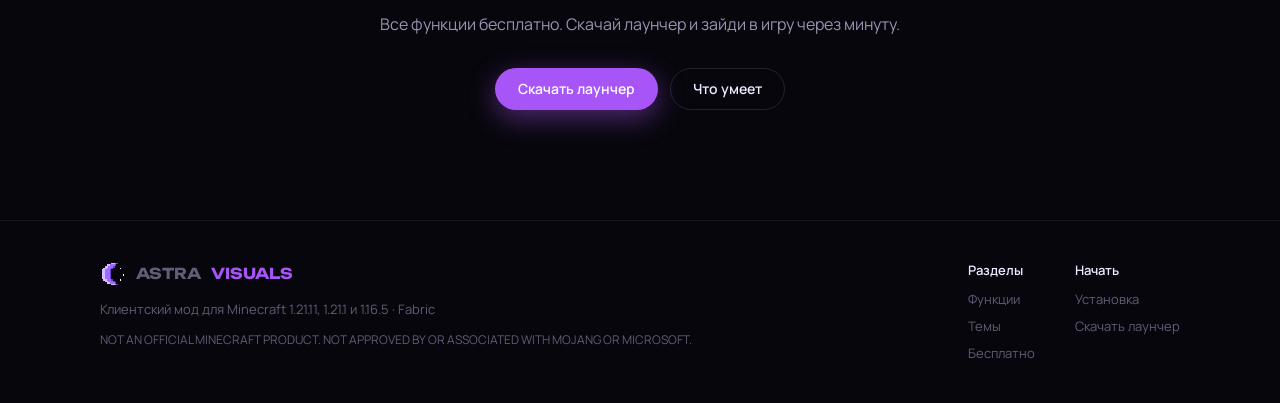
==== commit 8c4a8e7c: "Релиз 1.0: новый сайт, лаунчер AstraClient 1.0.0, запутанные сборки мода Сайт в новом построении, вс" ====
--- a/index.html
+++ b/index.html
@@ -11,1628 +11,191 @@
 <link rel="icon" type="image/png" sizes="32x32" href="assets/logo/mark-moon-32.png">
 <link rel="preconnect" href="https://fonts.googleapis.com">
 <link rel="preconnect" href="https://fonts.gstatic.com" crossorigin>
-<link rel="stylesheet" href="https://fonts.googleapis.com/css2?family=Unbounded:wght@600;800&family=Manrope:wght@400;500;700&family=JetBrains+Mono:wght@400;500&display=swap">
-
-<style>
-  /* ===== Токены. Мод фиолетово-чёрный, поэтому сайт живёт в одной тёмной теме ===== */
-  :root {
-    --ground:      #08070d;
-    --ground-soft: #0d0b15;
-    --surface:     #14111f;
-    --surface-2:   #1b1729;
-    --line:        rgba(157, 107, 255, .16);
-    --line-soft:   rgba(236, 233, 245, .08);
-    --text:        #ece9f5;
-    --muted:       #a29bb6;
-    --dim:         #6f6885;
-    --accent:      #9d6bff;
-    --accent-deep: #6d3cd6;
-    --accent-soft: rgba(157, 107, 255, .13);
-
-    --display: "Unbounded", "Trebuchet MS", sans-serif;
-    --body:    "Manrope", "Segoe UI", system-ui, sans-serif;
-    --mono:    "JetBrains Mono", ui-monospace, Consolas, monospace;
-
-    --wrap: 1140px;
-    --r-lg: 22px;
-    --r-md: 14px;
-    --r-pill: 999px;
-  }
-
-  * { box-sizing: border-box; }
-
-  body {
-    margin: 0;
-    background: var(--ground);
-    color: var(--text);
-    font-family: var(--body);
-    font-size: 17px;
-    line-height: 1.6;
-    -webkit-font-smoothing: antialiased;
-    overflow-x: hidden;
-  }
-
-  img { max-width: 100%; height: auto; display: block; }
-  a { color: inherit; text-decoration: none; }
-
-  :focus-visible {
-    outline: 2px solid var(--accent);
-    outline-offset: 3px;
-    border-radius: 6px;
-  }
-
-  .wrap {
-    width: 100%;
-    max-width: var(--wrap);
-    margin-inline: auto;
-    padding-inline: 22px;
-  }
-
-  /* ===== Типографика ===== */
-  h1, h2, h3 { font-family: var(--display); font-weight: 800; text-wrap: balance; margin: 0; }
-
-  h1 {
-    font-size: clamp(34px, 6.2vw, 68px);
-    line-height: 1.04;
-    letter-spacing: -.02em;
-  }
-
-  h2 {
-    font-size: clamp(27px, 4.2vw, 44px);
-    line-height: 1.12;
-    letter-spacing: -.015em;
-  }
-
-  h3 { font-size: 20px; font-weight: 600; line-height: 1.3; letter-spacing: -.01em; }
-
-  p { margin: 0; }
-
-  .lead {
-    color: var(--muted);
-    font-size: clamp(16px, 2vw, 19px);
-    max-width: 62ch;
-  }
-
-  .eyebrow {
-    font-family: var(--mono);
-    font-size: 12px;
-    letter-spacing: .16em;
-    text-transform: uppercase;
-    color: var(--accent);
-  }
-
-  /* ===== Шапка ===== */
-  header {
-    position: sticky;
-    top: 0;
-    z-index: 40;
-    background: rgba(8, 7, 13, .72);
-    backdrop-filter: blur(14px);
-    border-bottom: 1px solid var(--line-soft);
-  }
-
-  .bar {
-    display: flex;
-    align-items: center;
-    gap: 18px;
-    height: 66px;
-  }
-
-  .logo {
-    display: flex;
-    align-items: center;
-    gap: 10px;
-    font-family: var(--display);
-    font-weight: 600;
-    font-size: 15px;
-    letter-spacing: .04em;
-    white-space: nowrap;
-  }
-
-  .logo .mark {
-    width: 26px; height: 26px;
-    flex: none;
-    image-rendering: pixelated;
-    filter: drop-shadow(0 0 9px rgba(157, 107, 255, .55));
-  }
-
-  .logo b { font-weight: 800; color: var(--accent); }
-
-  nav {
-    display: flex;
-    gap: 26px;
-    margin-inline: auto;
-    font-size: 15px;
-    color: var(--muted);
-  }
-
-  nav a:hover { color: var(--text); }
-
-  .btn {
-    display: inline-flex;
-    align-items: center;
-    justify-content: center;
-    gap: 9px;
-    height: 44px;
-    padding-inline: 22px;
-    border-radius: var(--r-pill);
-    font-weight: 700;
-    font-size: 15px;
-    border: 1px solid transparent;
-    transition: box-shadow .2s ease, background .2s ease, border-color .2s ease;
-    cursor: pointer;
-  }
-
-  .btn-primary {
-    background: linear-gradient(135deg, var(--accent), var(--accent-deep));
-    color: #fff;
-    box-shadow: 0 8px 26px -10px rgba(157, 107, 255, .9);
-  }
-
-  .btn-primary:hover { box-shadow: 0 14px 38px -10px rgba(157, 107, 255, 1); }
-
-  .btn-ghost {
-    border-color: var(--line);
-    color: var(--text);
-    background: rgba(255, 255, 255, .03);
-  }
-
-  .btn-ghost:hover { border-color: var(--accent); background: var(--accent-soft); }
-
-  .btn-sm { height: 38px; padding-inline: 18px; font-size: 14px; }
-
-  /* ===== Плашки, как в самом моде ===== */
-  .plate {
-    display: inline-flex;
-    align-items: center;
-    gap: 9px;
-    padding: 7px 15px;
-    border-radius: var(--r-pill);
-    background: rgba(27, 23, 41, .78);
-    border: 1px solid var(--line);
-    backdrop-filter: blur(8px);
-    font-family: var(--mono);
-    font-size: 13px;
-    color: var(--text);
-    white-space: nowrap;
-  }
-
-  .plate .k { color: var(--dim); }
-  .plate .v { color: var(--accent); }
-
-  /* ===== Первый экран ===== */
-  .hero {
-    position: relative;
-    padding-block: clamp(48px, 8vw, 92px) clamp(40px, 6vw, 70px);
-    text-align: center;
-    overflow: hidden;
-  }
-
-  #stars {
-    position: absolute;
-    inset: 0;
-    width: 100%;
-    height: 100%;
-    z-index: 0;
-    pointer-events: none;
-  }
-
-  .hero::after {
-    content: "";
-    position: absolute;
-    left: 50%;
-    top: 8%;
-    width: min(920px, 130vw);
-    aspect-ratio: 1;
-    translate: -50% 0;
-    background: radial-gradient(circle, rgba(109, 60, 214, .30), transparent 62%);
-    z-index: 0;
-    pointer-events: none;
-  }
-
-  .hero .wrap { position: relative; z-index: 1; }
-
-  .hero-head {
-    display: flex;
-    flex-direction: column;
-    align-items: center;
-    gap: 22px;
-  }
-
-  .hero h1 span { color: var(--accent); }
-
-  .hero .lead { text-align: center; }
-
-  .cta-row {
-    display: flex;
-    flex-wrap: wrap;
-    gap: 12px;
-    justify-content: center;
-  }
-
-  .shot {
-    position: relative;
-    margin-top: clamp(34px, 5vw, 54px);
-    border-radius: var(--r-lg);
-    border: 1px solid var(--line);
-    overflow: hidden;
-    box-shadow: 0 40px 90px -40px rgba(109, 60, 214, .85), 0 0 0 1px rgba(0, 0, 0, .4);
-  }
-
-  .float {
-    position: absolute;
-    z-index: 2;
-    animation: drift 7s ease-in-out infinite;
-  }
-
-  .float.a { left: -18px; top: 22%; }
-  .float.b { right: -14px; top: 44%; animation-delay: -2.5s; }
-  .float.c { left: 8%; bottom: -14px; animation-delay: -4.5s; }
-
-  @keyframes drift {
-    0%, 100% { transform: translateY(0); }
-    50% { transform: translateY(-9px); }
-  }
-
-  .hero-wrap-shot { position: relative; }
-
-  @media (max-width: 860px) {
-    .float { display: none; }
-  }
-
-  /* ===== Живой главный экран: обои листаются сами, часы идут ===== */
-  .screen {
-    position: relative;
-    aspect-ratio: 16 / 9;
-    max-width: 100%;
-    border-radius: var(--r-lg);
-    overflow: hidden;
-    border: 1px solid var(--line);
-    background: #07060c;
-    box-shadow: 0 40px 90px -40px rgba(109, 60, 214, .85), 0 0 0 1px rgba(0, 0, 0, .4);
-  }
-
-  .screen-bg { position: absolute; inset: 0; z-index: 0; }
-
-  .wp {
-    position: absolute;
-    inset: 0;
-    width: 100%;
-    height: 100%;
-    object-fit: cover;
-    opacity: 0;
-    transition: opacity 1.1s ease;
-  }
-
-  /* без скриптов виден первый фон */
-  html:not(.js) .wp:first-child, .wp.on { opacity: 1; }
-
-  .screen::after {
-    content: "";
-    position: absolute;
-    inset: 0;
-    z-index: 1;
-    pointer-events: none;
-    background: linear-gradient(180deg, rgba(8, 7, 13, .45), transparent 20%, transparent 66%, rgba(8, 7, 13, .5));
-  }
-
-  .screen-ui {
-    position: absolute;
-    inset: 0;
-    z-index: 2;
-    display: flex;
-    flex-direction: column;
-    align-items: center;
-    color: #fff;
-    font-family: var(--mono);
-    text-align: center;
-  }
-
-  .topbar {
-    align-self: stretch;
-    display: flex;
-    justify-content: space-between;
-    gap: 12px;
-    padding: clamp(5px, .9vw, 11px) clamp(10px, 1.6vw, 22px);
-    font-size: clamp(8px, 1vw, 13px);
-    border-bottom: 1px solid rgba(157, 107, 255, .55);
-    background: rgba(8, 7, 13, .32);
-    backdrop-filter: blur(3px);
-  }
-
-  .topbar b { color: var(--accent); font-weight: 400; }
-  .topbar .ver { color: rgba(236, 233, 245, .72); }
-
-  .wp-name {
-    margin-top: clamp(7px, 1.3vw, 17px);
-    display: inline-flex;
-    align-items: center;
-    gap: 7px;
-    font-size: clamp(8px, .95vw, 13px);
-    padding: 4px 13px;
-    border-radius: var(--r-pill);
-    background: rgba(8, 7, 13, .5);
-    border: 1px solid rgba(255, 255, 255, .14);
-    backdrop-filter: blur(6px);
-  }
-
-  .wp-name svg { width: 12px; height: 12px; opacity: .9; }
-
-  .clockwrap {
-    margin-top: clamp(8px, 1.8vw, 24px);
-    display: flex;
-    flex-direction: column;
-    align-items: center;
-    gap: clamp(3px, .7vw, 9px);
-    text-shadow: 0 2px 14px rgba(0, 0, 0, .5);
-  }
-
-  .date { font-size: clamp(7px, .9vw, 13px); letter-spacing: .04em; }
-
-  .pixclock {
-    display: block;
-    margin-inline: auto;
-    width: clamp(118px, 21vw, 290px);
-    height: auto;
-    filter: drop-shadow(0 3px 16px rgba(0, 0, 0, .45));
-  }
-
-  .clock-fallback {
-    font-family: var(--body);
-    font-size: clamp(42px, 7.4vw, 96px);
-    font-weight: 500;
-    line-height: 1;
-    letter-spacing: -.01em;
-    font-variant-numeric: tabular-nums;
-  }
-
-  .dock {
-    margin-top: auto;
-    margin-bottom: clamp(9px, 1.9vw, 28px);
-    display: flex;
-    gap: clamp(5px, .9vw, 13px);
-  }
-
-  .dock span {
-    width: clamp(20px, 3.3vw, 45px);
-    aspect-ratio: 1;
-    border-radius: 50%;
-    background: rgba(20, 17, 31, .6);
-    border: 1px solid rgba(255, 255, 255, .13);
-    backdrop-filter: blur(4px);
-    display: grid;
-    place-items: center;
-  }
-
-  .dock svg { width: 54%; height: 54%; }
-
-  .shot-note {
-    margin-top: 15px;
-    font-family: var(--mono);
-    font-size: 12.5px;
-    color: var(--dim);
-    text-align: center;
-  }
-
-  /* ===== Появление при прокрутке ===== */
-  .js .reveal {
-    opacity: 0;
-    transform: translateY(26px);
-    transition: opacity .6s ease, transform .6s cubic-bezier(.2, .7, .2, 1);
-    transition-delay: var(--d, 0ms);
-  }
-
-  .js .reveal.in { opacity: 1; transform: none; }
-
-  /* ===== Реакция на курсор ===== */
-  .btn:active { transform: translateY(1px); }
-
-  .menu-card {
-    transition: transform .25s cubic-bezier(.2, .7, .2, 1), border-color .2s ease, box-shadow .25s ease;
-  }
-
-  .menu-card:hover { transform: translateY(-5px); }
-
-  .menu-card img, .wall img {
-    transition: transform .55s cubic-bezier(.2, .7, .2, 1);
-  }
-
-  .menu-card:hover img, .wall:hover img { transform: scale(1.045); }
-
-  .wall {
-    cursor: zoom-in;
-    transition: transform .25s cubic-bezier(.2, .7, .2, 1), border-color .2s ease, box-shadow .25s ease;
-  }
-
-  .wall:hover {
-    transform: translateY(-4px);
-    border-color: var(--line);
-    box-shadow: 0 22px 44px -26px rgba(157, 107, 255, .8);
-  }
-
-  .wall:focus-visible { transform: translateY(-4px); }
-
-  .plan { transition: transform .25s cubic-bezier(.2, .7, .2, 1), box-shadow .25s ease; }
-  .plan:hover { transform: translateY(-4px); }
-
-  .step { transition: border-color .2s ease, background .2s ease; }
-  .step:hover { border-color: var(--line); background: var(--surface); }
-
-  /* ===== Обои крупно ===== */
-  .box {
-    position: fixed;
-    inset: 0;
-    z-index: 80;
-    display: grid;
-    place-items: center;
-    padding: clamp(16px, 4vw, 40px);
-    background: rgba(4, 3, 8, .87);
-    backdrop-filter: blur(10px);
-    opacity: 0;
-    /* ⚠⚠⚠ Прозрачное окно всё равно ловит мышь. Без этой строки закрытый
-       просмотр обоев висел поверх ВСЕЙ страницы и перехватывал каждый клик:
-       ни одна кнопка на сайте не работала, при этом на вид всё было цело.
-       Прячем и для мыши, и для чтения с экрана — не только для глаз. */
-    pointer-events: none;
-    visibility: hidden;
-    transition: opacity .28s ease, visibility 0s linear .28s;
-  }
-
-  .box.on {
-    opacity: 1;
-    pointer-events: auto;
-    visibility: visible;
-    transition: opacity .28s ease, visibility 0s;
-  }
-
-  .box-inner {
-    width: min(1020px, 100%);
-    display: flex;
-    flex-direction: column;
-    align-items: center;
-    gap: 16px;
-    transform: scale(.97);
-    transition: transform .3s cubic-bezier(.2, .7, .2, 1);
-  }
-
-  .box.on .box-inner { transform: none; }
-
-  .box img {
-    width: 100%;
-    border-radius: var(--r-md);
-    border: 1px solid var(--line);
-    box-shadow: 0 40px 80px -40px rgba(109, 60, 214, .9);
-  }
-
-  .box-bar {
-    display: flex;
-    align-items: center;
-    gap: 18px;
-    font-family: var(--mono);
-    font-size: 14px;
-  }
-
-  .box-bar span { min-width: 10ch; }
-
-  .ico-btn {
-    width: 42px; height: 42px;
-    border-radius: 50%;
-    border: 1px solid var(--line);
-    background: rgba(20, 17, 31, .85);
-    color: var(--text);
-    font: 400 19px/1 var(--mono);
-    display: grid;
-    place-items: center;
-    cursor: pointer;
-    transition: background .2s ease, border-color .2s ease, transform .2s ease;
-  }
-
-  .ico-btn:hover { border-color: var(--accent); background: var(--accent-soft); }
-  .ico-btn:active { transform: scale(.94); }
-
-  .box-close { position: absolute; top: clamp(12px, 2vw, 22px); right: clamp(12px, 2vw, 22px); }
-
-  /* ===== Полоса фактов ===== */
-  .facts {
-    display: flex;
-    flex-wrap: wrap;
-    justify-content: center;
-    gap: 10px;
-    margin-top: 26px;
-  }
-
-  /* ===== Секции ===== */
-  section { padding-block: clamp(56px, 9vw, 104px); }
-
-  .section-head {
-    display: flex;
-    flex-direction: column;
-    gap: 14px;
-    max-width: 720px;
-  }
-
-  .section-head.center {
-    align-items: center;
-    text-align: center;
-    margin-inline: auto;
-  }
-
-  .section-head.center .lead { text-align: center; }
-
-  /* Крупные возможности: картинка и текст рядом */
-  .feature {
-    display: grid;
-    grid-template-columns: 1.05fr .95fr;
-    gap: clamp(26px, 4vw, 58px);
-    align-items: center;
-    margin-top: clamp(34px, 5vw, 62px);
-  }
-
-  .feature:nth-child(even) .feature-text { order: -1; }
-
-  .feature-text {
-    display: flex;
-    flex-direction: column;
-    gap: 16px;
-    align-items: flex-start;
-  }
-
-  .feature-text h3 { font-size: clamp(22px, 2.6vw, 30px); font-weight: 800; }
-
-  .feature-text ul {
-    margin: 0;
-    padding: 0;
-    list-style: none;
-    display: flex;
-    flex-direction: column;
-    gap: 9px;
-    color: var(--muted);
-    font-size: 16px;
-  }
-
-  /* ⚠ Не флекс: он вынес бы <code> внутри пункта в отдельную колонку. */
-  .feature-text li { position: relative; padding-left: 17px; }
-
-  .feature-text li::before {
-    content: "";
-    position: absolute;
-    left: 0;
-    top: .62em;
-    width: 6px; height: 6px;
-    border-radius: 2px;
-    background: var(--accent);
-  }
-
-  .frame {
-    border-radius: var(--r-lg);
-    border: 1px solid var(--line);
-    overflow: hidden;
-    background: var(--surface);
-    box-shadow: 0 30px 60px -40px rgba(0, 0, 0, .9);
-  }
-
-  @media (max-width: 820px) {
-    .feature { grid-template-columns: 1fr; }
-    .feature:nth-child(even) .feature-text { order: 0; }
-  }
-
-  /* Разделы меню */
-  .menus {
-    display: grid;
-    grid-template-columns: repeat(auto-fit, minmax(min(420px, 100%), 1fr));
-    gap: 18px;
-    margin-top: 42px;
-  }
-
-  .menu-card {
-    display: flex;
-    flex-direction: column;
-    border-radius: var(--r-md);
-    border: 1px solid var(--line-soft);
-    overflow: hidden;
-    background: var(--ground-soft);
-    transition: border-color .2s ease, box-shadow .2s ease;
-  }
-
-  .menu-card:hover {
-    border-color: var(--line);
-    box-shadow: 0 22px 44px -28px rgba(157, 107, 255, .7);
-  }
-
-  .menu-card figcaption {
-    padding: 14px 16px 16px;
-    display: flex;
-    flex-direction: column;
-    gap: 4px;
-  }
-
-  .menu-card strong { font-weight: 700; font-size: 15px; }
-  .menu-card span { color: var(--dim); font-size: 14px; }
-
-  /* Список разделов */
-  /* ===== Что нового: карточки без кадров ===== */
-  .news {
-    display: grid;
-    grid-template-columns: repeat(auto-fit, minmax(min(250px, 100%), 1fr));
-    gap: 16px;
-    margin-top: 42px;
-  }
-
-  .news-card {
-    display: flex;
-    flex-direction: column;
-    gap: 7px;
-    padding: 22px 22px 24px;
-    border-radius: var(--r-md);
-    border: 1px solid var(--line-soft);
-    background: var(--ground-soft);
-    transition: border-color .2s ease, transform .25s cubic-bezier(.2, .7, .2, 1);
-  }
-
-  .news-card:hover { border-color: var(--line); transform: translateY(-4px); }
-
-  .news-card .tag {
-    font-family: var(--mono);
-    font-size: 11.5px;
-    letter-spacing: .12em;
-    text-transform: uppercase;
-    color: var(--dim);
-  }
-
-  .news-card h3 { font-size: 18px; font-weight: 800; line-height: 1.25; }
-  .news-card p { color: var(--muted); font-size: 15px; }
-
-  .chips {
-    display: flex;
-    flex-wrap: wrap;
-    gap: 9px;
-    margin-top: 26px;
-  }
-
-  .chip {
-    font-family: var(--mono);
-    font-size: 13px;
-    padding: 7px 14px;
-    border-radius: var(--r-pill);
-    border: 1px solid var(--line-soft);
-    color: var(--muted);
-    background: rgba(255, 255, 255, .02);
-  }
-
-  /* Обои */
-  .walls {
-    display: grid;
-    grid-template-columns: repeat(auto-fit, minmax(min(260px, 100%), 1fr));
-    gap: 16px;
-    margin-top: 42px;
-  }
-
-  .wall {
-    position: relative;
-    border-radius: var(--r-md);
-    overflow: hidden;
-    border: 1px solid var(--line-soft);
-  }
-
-  .wall img { aspect-ratio: 16 / 9; object-fit: cover; width: 100%; }
-
-  .wall figcaption {
-    position: absolute;
-    left: 12px;
-    bottom: 12px;
-    font-family: var(--mono);
-    font-size: 12.5px;
-    padding: 5px 12px;
-    border-radius: var(--r-pill);
-    background: rgba(8, 7, 13, .66);
-    backdrop-filter: blur(6px);
-    border: 1px solid rgba(255, 255, 255, .1);
-  }
-
-  /* Экран загрузки */
-  .splash-row {
-    display: grid;
-    grid-template-columns: 1.15fr .85fr;
-    gap: clamp(26px, 4vw, 54px);
-    align-items: center;
-  }
-
-  @media (max-width: 820px) { .splash-row { grid-template-columns: 1fr; } }
-
-  /* Версии */
-  .plans {
-    display: grid;
-    grid-template-columns: repeat(auto-fit, minmax(min(290px, 100%), 1fr));
-    gap: 18px;
-    margin-top: 42px;
-    align-items: start;
-  }
-
-  .plan {
-    display: flex;
-    flex-direction: column;
-    gap: 18px;
-    padding: 30px 28px;
-    border-radius: var(--r-lg);
-    border: 1px solid var(--line-soft);
-    background: linear-gradient(180deg, var(--surface), var(--ground-soft));
-  }
-
-  .plan.now {
-    border-color: var(--accent);
-    box-shadow: 0 30px 70px -44px rgba(157, 107, 255, .95);
-  }
-
-  .plan-top { display: flex; flex-direction: column; gap: 6px; }
-
-  .plan-name {
-    font-family: var(--mono);
-    font-size: 13px;
-    letter-spacing: .14em;
-    text-transform: uppercase;
-    color: var(--accent);
-  }
-
-  .plan .price {
-    font-family: var(--display);
-    font-weight: 800;
-    font-size: 38px;
-    line-height: 1.1;
-  }
-
-  .plan .note { color: var(--dim); font-size: 14px; }
-
-  .plan ul {
-    margin: 0;
-    padding: 0;
-    list-style: none;
-    display: flex;
-    flex-direction: column;
-    gap: 10px;
-    color: var(--muted);
-    font-size: 15.5px;
-  }
-
-  .plan li { position: relative; padding-left: 16px; }
-
-  .plan li::before {
-    content: "";
-    position: absolute;
-    left: 0;
-    top: .62em;
-    width: 6px; height: 6px;
-    border-radius: 2px;
-    background: var(--accent);
-  }
-
-  .plan.soon li::before { background: var(--dim); }
-
-  /* Установка */
-  .steps {
-    display: grid;
-    grid-template-columns: repeat(auto-fit, minmax(min(260px, 100%), 1fr));
-    gap: 18px;
-    margin-top: 42px;
-    counter-reset: step;
-  }
-
-  .step {
-    position: relative;
-    padding: 26px 24px;
-    border-radius: var(--r-md);
-    border: 1px solid var(--line-soft);
-    background: var(--ground-soft);
-    display: flex;
-    flex-direction: column;
-    gap: 10px;
-  }
-
-  .step .num {
-    font-family: var(--mono);
-    font-size: 13px;
-    color: var(--accent);
-  }
-
-  .step p { color: var(--muted); font-size: 15.5px; }
-
-  code {
-    font-family: var(--mono);
-    font-size: 13.5px;
-    background: var(--accent-soft);
-    border: 1px solid var(--line);
-    border-radius: 7px;
-    padding: 2px 7px;
-    color: var(--text);
-    white-space: nowrap;
-  }
-
-  kbd {
-    font-family: var(--mono);
-    font-size: 13px;
-    border: 1px solid var(--line);
-    border-bottom-width: 2px;
-    border-radius: 7px;
-    padding: 2px 8px;
-    background: var(--surface-2);
-  }
-
-  /* Финальный призыв */
-  .final {
-    position: relative;
-    text-align: center;
-    border-top: 1px solid var(--line-soft);
-    overflow: hidden;
-  }
-
-  .final::before {
-    content: "";
-    position: absolute;
-    left: 50%;
-    top: 0;
-    width: min(760px, 120vw);
-    aspect-ratio: 2 / 1;
-    translate: -50% -35%;
-    background: radial-gradient(circle, rgba(157, 107, 255, .26), transparent 65%);
-  }
-
-  .final .wrap {
-    position: relative;
-    display: flex;
-    flex-direction: column;
-    align-items: center;
-    gap: 22px;
-  }
-
-  /* Подвал */
-  footer {
-    border-top: 1px solid var(--line-soft);
-    padding-block: 36px 44px;
-    color: var(--dim);
-    font-size: 14.5px;
-  }
-
-  .foot {
-    display: flex;
-    flex-wrap: wrap;
-    gap: 20px 42px;
-    align-items: flex-start;
-    justify-content: space-between;
-  }
-
-  .foot nav {
-    margin: 0;
-    gap: 20px;
-    font-size: 14.5px;
-  }
-
-  @media (max-width: 760px) {
-    header nav { display: none; }
-    .bar { justify-content: space-between; }
-  }
-
-  @media (prefers-reduced-motion: reduce) {
-    * { animation: none !important; transition: none !important; }
-  }
-</style>
+<link rel="stylesheet" href="https://fonts.googleapis.com/css2?family=Unbounded:wght@500;700;800&family=Manrope:wght@400;500;600;700&family=JetBrains+Mono:wght@400;500&display=swap">
+<link rel="stylesheet" href="assets/site.css">
 
 </head>
 <body>
-<script>document.documentElement.classList.add('js');</script>
-
 <header>
-  <div class="wrap bar">
-    <a class="logo" href="#top"><img class="mark" src="assets/logo/mark-moon.svg" width="16" height="16" alt="">ASTRA <b>VISUALS</b></a>
-    <nav>
-      <a href="#features">Возможности</a>
-      <a href="#new">Новое</a>
-      <a href="#sections">Разделы</a>
-      <a href="#walls">Обои</a>
-      <a href="#plans">Версии</a>
+  <div class="wrap nav">
+    <a class="brand" href="#top"><img src="assets/logo/mark-moon-32.png" alt="">ASTRA <b>VISUALS</b></a>
+    <nav class="links" aria-label="Разделы">
+      <a href="#features">Функции</a>
+      <a href="#themes-sec">Темы</a>
+      <a href="#plans">Бесплатно</a>
+      <a href="#look">В игре</a>
       <a href="#install">Установка</a>
-      <a href="changes/">Что нового</a>
     </nav>
-    <a class="btn btn-primary btn-sm" href="#install">Скачать</a>
+    <a class="btn btn-main" href="AstraClient.exe" download>Скачать</a>
   </div>
 </header>
 
 <main id="top">
-  <div class="hero">
-    <canvas id="stars" aria-hidden="true"></canvas>
-    <div class="wrap">
-      <div class="hero-head">
-        <span class="eyebrow">Minecraft 1.21.11 · 1.21.1 · 1.16.5 · Fabric</span>
-        <h1>Игра, которая наконец<br>выглядит <span>по‑твоему</span></h1>
-        <p class="lead">Astra Visuals — клиентский мод: свой главный экран с часами и обоями, жидкое стекло во всех окнах,
-          плашки HUD, которые двигаются мышью, предупреждения «эффект вот-вот кончится», бой с кругом досягаемости
-          и кольцом под целью, своя косметика и двенадцать разделов настроек под правым Shift. Ставится одним файлом.</p>
-        <div class="cta-row">
-          <a class="btn btn-primary" href="#install">Скачать бесплатно</a>
-          <a class="btn btn-ghost" href="#features">Посмотреть возможности</a>
-        </div>
-      </div>
-
-      <div class="hero-wrap-shot">
-        <span class="plate float a"><span class="k">XYZ</span><span class="v">1322 88 −1505</span></span>
-        <span class="plate float b"><span class="k">FPS</span><span class="v">119</span></span>
-        <span class="plate float c"><span class="k">меню</span><span class="v">правый Shift</span></span>
-        <div class="screen" id="screen">
-          <div class="screen-bg">
-            <img class="wp" src="assets/wall-amethyst.jpg" width="835" height="471" alt="Обои «Аметист» на главном экране мода">
-            <img class="wp" src="assets/wall-night.jpg" width="835" height="471" alt="" aria-hidden="true">
-            <img class="wp" src="assets/wall-sunset.jpg" width="835" height="471" alt="" aria-hidden="true">
-            <img class="wp" src="assets/wall-moon.jpg" width="835" height="471" alt="" aria-hidden="true">
-            <img class="wp" src="assets/wall-pink.jpg" width="835" height="471" alt="" aria-hidden="true">
-            <img class="wp" src="assets/wall-water.jpg" width="835" height="471" alt="" aria-hidden="true">
+  <section class="hero">
+    <div class="wrap">
+      <span class="tag"><i></i>РЕЛИЗ 1.0 · 1.21.11 · 1.21.1 · 1.16.5</span>
+      <h1>Minecraft, каким ты <span class="accent">хочешь</span> его видеть</h1>
+      <p class="lead">Своё небо, чёткие плашки, обводка оружия, свои звуки и переписка прямо в игре.
+        Всё настраивается в одном меню на правый Shift.</p>
+      <div class="cta">
+        <a class="btn btn-main" href="AstraClient.exe" download>Скачать лаунчер</a>
+        <a class="btn btn-ghost" href="#features">Что умеет мод</a>
+      </div>
+
+      <div class="stage" id="stage">
+        <div class="chip chip-music" aria-hidden="true">
+          <b>Свой плеер</b> · папка music
+          <div class="bar"><i></i></div>
+          <div class="times"><span>1:12</span><span>3:40</span></div>
+        </div>
+        <div class="chip chip-target" aria-hidden="true">
+          <div class="who"><canvas data-art="moon" width="16" height="16"></canvas><div><b>Цель</b><br>20,8 м</div></div>
+          <span class="pill">17 / 20</span>
+        </div>
+        <div class="chip chip-keys" aria-hidden="true">
+          <b>Клавиши</b>
+          <ul>
+            <li>Меню <kbd>Правый Shift</kbd></li>
+            <li>AstraChat <kbd>K</kbd></li>
+            <li>Музыка <kbd>M</kbd></li>
+            <li>Граффити <kbd>V</kbd></li>
+          </ul>
+        </div>
+
+        <div class="menu" role="region" aria-label="Меню мода — можно понажимать">
+          <div class="menu-top">
+            <span class="menu-logo">ASTRA <b>VISUALS</b></span>
+            <div class="tabs" id="tabs" role="tablist"></div>
+            <span class="hint">понажимай</span>
           </div>
-          <div class="screen-ui">
-            <div class="topbar">
-              <span>Здравствуйте, <b>AstraTest</b></span>
-              <span class="ver">ASTRA VISUALS 1.0.0</span>
-            </div>
-            <span class="wp-name" id="wpName">Аметист</span>
-            <div class="clockwrap">
-              <span class="date" id="scrDate">Пятница, 11 сентября</span>
-              <span class="clock-fallback" id="scrClock">18:47</span>
-            </div>
-            <div class="dock" id="dock" aria-hidden="true"></div>
-          </div>
-        </div>
-      </div>
-      <p class="shot-note">Живой главный экран: обои листаются сами, часы идут по-настоящему. Кадр из игры — ниже.</p>
-
-      <div class="facts">
-        <span class="plate"><span class="k">разделов</span><span class="v">12</span></span>
-        <span class="plate"><span class="k">настроек</span><span class="v">185</span></span>
-        <span class="plate"><span class="k">версий игры</span><span class="v">3</span></span>
-        <span class="plate"><span class="k">обоев</span><span class="v">6</span></span>
-        <span class="plate"><span class="k">тем</span><span class="v">8</span></span>
-        <span class="plate"><span class="k">шрифтов</span><span class="v">4</span></span>
-        <span class="plate"><span class="k">Fabric API</span><span class="v">не нужен</span></span>
-      </div>
-    </div>
-  </div>
+          <div class="menu-body" id="menu-body"></div>
+        </div>
+      </div>
+    </div>
+  </section>
 
   <section id="features">
     <div class="wrap">
-      <div class="section-head center reveal">
-        <span class="eyebrow">Возможности</span>
-        <h2>Четыре вещи, ради которых его ставят</h2>
-        <p class="lead">Всё нарисовано самим модом: ни ресурспаков, ни шейдеров, ни сторонних библиотек.</p>
-      </div>
-
-      <div class="feature reveal">
-        <figure class="frame" style="margin:0">
-          <img src="assets/pause-glass.jpg" width="1600" height="900"
-               alt="Меню паузы Minecraft со стеклянными кнопками и размытым фоном">
-        </figure>
-        <div class="feature-text">
-          <h3>Жидкое стекло везде</h3>
-          <p class="lead">Кнопки, списки, инвентарь, пауза и настройки получают матовое стекло с подсветкой по краю —
-            вместо серых ванильных прямоугольников. Один переключатель на всю игру.</p>
+      <div class="head">
+        <h2>Что внутри</h2>
+        <p>Больше 360 настроек в двадцати одном разделе. Вот главное.</p>
+      </div>
+      <div class="grid6">
+        <article class="feat"><h3>Бой</h3><p>Обводка оружия в руке, искры при ударе, числа урона, дуга броска и след снаряда.</p><canvas data-art="sword"></canvas></article>
+        <article class="feat"><h3>Плашки HUD</h3><p>Карточка цели с головой и здоровьем, броня, эффекты, координаты. Каждую можно перетащить мышью.</p><canvas data-art="star"></canvas></article>
+        <article class="feat"><h3>Небо и свет</h3><p>Купол неба в три цвета за сутки, полная яркость, чистая вода, объёмные частицы.</p><canvas data-art="moon"></canvas></article>
+        <article class="feat"><h3>Музыка и звуки</h3><p>Свой плеер из папки music, свои звуки на события и запись с микрофона.</p><canvas data-art="note"></canvas></article>
+        <article class="feat"><h3>Даже TNT</h3><p>Шипение подожжённого TNT можно заменить любым звуком — он звучит из того места, где лежит шашка.</p><canvas data-art="tnt"></canvas></article>
+        <article class="feat"><h3>AstraChat</h3><p>Личные переписки и комнаты для своих прямо в игре, на клавишу K. Без Discord и сворачивания.</p><canvas data-art="chat"></canvas></article>
+      </div>
+    </div>
+  </section>
+
+  <section id="themes-sec">
+    <div class="wrap">
+      <div class="head">
+        <h2>Играй по-своему</h2>
+        <p>Двенадцать тем меню. Нажми любую — меню наверху перекрасится ровно в те цвета, что в игре.</p>
+      </div>
+      <div class="themes" id="themes"></div>
+      <p class="theme-note">★ — темы за звёзды, которые дают за вход каждый день.</p>
+    </div>
+  </section>
+
+  <section id="plans">
+    <div class="wrap">
+      <div class="head">
+        <h2>Бесплатно. Правда</h2>
+        <p>Все функции мода открыты всем. За звёзды, которые дают за вход каждый день, — только темы и конфиг автора.</p>
+      </div>
+      <div class="plans plans-2">
+        <div class="plan best">
+          <div class="name">БЕСПЛАТНО</div>
+          <div class="price">0 ₽ <span>навсегда</span></div>
           <ul>
-            <li>Стекло в меню, инвентаре и на паузе</li>
-            <li>Восемь тем: Аметист, Бирюза, Закат, Полночь, Чёрный космос, Роза, Изумруд, Пепел</li>
-            <li>Тринадцать готовых акцентов и любой свой цвет</li>
-            <li>Четыре шрифта: обычный, гладкий, пиксельный и консольный</li>
+            <li>Все функции мода: плашки, бой, небо, свечение, косметика</li>
+            <li>Музыка в игре и свои звуки, даже на TNT</li>
+            <li>AstraChat: переписки и комнаты для своих</li>
+            <li>Восемь тем меню и все шрифты</li>
+            <li>Обновления сами — лаунчер ставит их до запуска</li>
           </ul>
-        </div>
-      </div>
-
-      <div class="feature reveal">
-        <figure class="frame" style="margin:0">
-          <img src="assets/title-night.jpg" width="1600" height="900"
-               alt="Главный экран мода с обоями «Звёздная ночь», крупными часами и круглыми кнопками">
-        </figure>
-        <div class="feature-text">
-          <h3>Главный экран как экран блокировки</h3>
-          <p class="lead">Вместо привычного титульного экрана — большие часы, дата, приветствие по твоему нику
-            и шесть обоев, нарисованных кодом. Кнопки собраны в круглый ряд внизу.</p>
+          <a class="btn btn-main" href="AstraClient.exe" download>Скачать лаунчер</a>
+        </div>
+        <div class="plan">
+          <div class="name">ЗА ЗВЁЗДЫ</div>
+          <div class="price">★ <span>звёзды за вход каждый день</span></div>
           <ul>
-            <li>Часы, дата и «Здравствуйте, &lt;ник&gt;»</li>
-            <li>Шесть обоев, листаются стрелками</li>
-            <li>Свой экран загрузки без логотипа Mojang</li>
+            <li>Темы «Вишня», «Золото», «Лазурь», «Неон» — по 30 ★</li>
+            <li>Конфиг автора — 25 ★, ставится одной кнопкой</li>
+            <li>Звёзды не покупаются за деньги — только копятся</li>
           </ul>
-        </div>
-      </div>
-
-      <div class="feature reveal">
-        <figure class="frame" style="margin:0">
-          <img src="assets/hud-world.jpg" width="1800" height="1012"
-               alt="Игровой кадр с плашками HUD: координаты, компас, часы, скорость и время до ночи">
-        </figure>
-        <div class="feature-text">
-          <h3>Плашки HUD, которые двигаются мышью</h3>
-          <p class="lead">Координаты, компас, часы, скорость, предмет в руке, время до ночи — каждая плашка
-            включается отдельно и перетаскивается в любой угол экрана. Или собирается в одно стекло: столбиком или строкой.</p>
-          <ul>
-            <li>Прозрачность и акцентные значения настраиваются</li>
-            <li>Рюкзак прямо на экране, сытость с насыщением и счётчик тотемов</li>
-            <li>Свой список игроков на Tab и свой экран клавиш</li>
-            <li>Плашка цели: здоровье, броня и расстояние</li>
-            <li>Свой прицел — раскрывается в момент удара</li>
-          </ul>
-        </div>
-      </div>
-
-      <div class="feature reveal">
-        <figure class="frame" style="margin:0">
-          <img src="assets/warn-hud.jpg" width="1600" height="900"
-               alt="Игровой кадр: плашка эффектов справа, плашка брони, метка по координатам и предупреждение «Осторожно! Зелье силы вот-вот закончится!»">
-        </figure>
-        <div class="feature-text">
-          <h3>Предупреждения, которые срабатывают вовремя</h3>
-          <p class="lead">Игра нигде не пишет, сколько осталось эффекту, — число видно только в открытом
-            инвентаре, а в бою его не открывают. Мод говорит об этом словами и заранее: «Осторожно!
-            Зелье силы вот-вот закончится!» — со счётом секунд, звуком и миганием под конец.</p>
-          <ul>
-            <li>Эффект кончается, броня вот-вот сломается, здоровье на исходе</li>
-            <li>Плашка со всеми эффектами и временем до конца каждого</li>
-            <li>Метки по координатам: напиши в чат <code>.gps 845 72 2338</code></li>
-            <li>Полоски здоровья над теми, кого видно, и счёт боя</li>
-          </ul>
-        </div>
-      </div>
-    </div>
-  </section>
-
-  <section id="new" style="border-top:1px solid var(--line-soft)">
-    <div class="wrap">
-      <div class="section-head center reveal">
-        <span class="eyebrow">Новое · 14 и 15 сентября</span>
-        <h2>Девятнадцать новых вещей за два дня</h2>
-        <p class="lead">Бой, косметика, свечение, свои на сервере и утилиты на экране. Всё это уже в файле,
-          который лежит ниже, — и всё выключается по отдельности.</p>
-      </div>
-
-      <div class="news">
-        <article class="news-card reveal">
-          <span class="tag">Бой</span>
-          <h3>Круг досягаемости</h3>
-          <p>Круг на земле показывает, докуда ты реально дотянешься. Считается честно — от глаз до коробки
-            существа, а не от середины к середине.</p>
-        </article>
-        <article class="news-card reveal">
-          <span class="tag">Бой</span>
-          <h3>Кольцо под целью</h3>
-          <p>Под тем, по кому бьёшь, лежит кольцо — и плавает вверх-вниз, чтобы цель не терялась в толпе.</p>
-        </article>
-        <article class="news-card reveal">
-          <span class="tag">Бой</span>
-          <h3>Тотемы, серия и вспышка</h3>
-          <p>Сколько тотемов осталось, сколько ударов подряд ты нанёс и какого цвета вспыхивает тот,
-            кому больно, — цвет выбираешь сам.</p>
-        </article>
-        <article class="news-card reveal">
-          <span class="tag">Бой</span>
-          <h3>Подпись стрелы и след снаряда</h3>
-          <p>У летящей стрелы видно, чья она. За жемчугом, снежком и стрелой тянется хвост — видно,
-            куда ушёл бросок.</p>
-        </article>
-        <article class="news-card reveal">
-          <span class="tag">Бой</span>
-          <h3>Бьющееся сердце</h3>
-          <p>Когда здоровья мало, на экране бьётся сердце — порог и цвет свои.</p>
-        </article>
-        <article class="news-card reveal">
-          <span class="tag">Косметика</span>
-          <h3>Шляпы, нимб, плащ, крылья, спутники</h3>
-          <p>Собраны из настоящих текселей по развёрткам, а не из тонких линий: плащ со знаком-луной,
-            нимб «свечение» или «искры», спутники — кристаллы, звёзды, луны или кольца.</p>
-        </article>
-        <article class="news-card reveal">
-          <span class="tag">Косметика</span>
-          <h3>Ничего не закрывает руки</h3>
-          <p>То, что висит за спиной, прячется по силуэту игрока: спереди видно тебя, а не крылья.</p>
-        </article>
-        <article class="news-card reveal">
-          <span class="tag">Свои</span>
-          <h3>Свой узнаёт своего</h3>
-          <p>Кто на этом же сервере с модом — у того рядом с ником знак-луна, и его косметика видна.
-            В меню честно написано, что именно уходит наружу.</p>
-        </article>
-        <article class="news-card reveal">
-          <span class="tag">Свечение</span>
-          <h3>Свечение персонажей</h3>
-          <p>Обводка или уголки вокруг игроков и существ. Толщина — доля силуэта, поэтому далёкая курица
-            не превращается в цветной прямоугольник.</p>
-        </article>
-        <article class="news-card reveal">
-          <span class="tag">Свечение</span>
-          <h3>Trails — след лентой</h3>
-          <p>За идущим тянется высокая полоса. Гаснет по времени, а не по числу шагов, и рисуется одной
-            фигурой, без стыков и полосок.</p>
-        </article>
-        <article class="news-card reveal">
-          <span class="tag">Свечение</span>
-          <h3>Пыль в воздухе</h3>
-          <p>Светящиеся крупинки вокруг игрока: сколько их, какого цвета и насколько яркие — на ползунках.</p>
-        </article>
-        <article class="news-card reveal">
-          <span class="tag">Экран</span>
-          <h3>Остров уведомлений</h3>
-          <p>Всё, что мод хочет сказать, приезжает сверху одной таблеткой — как на телефоне.</p>
-        </article>
-        <article class="news-card reveal">
-          <span class="tag">Сеть</span>
-          <h3>Возвращение на сервер</h3>
-          <p>Выкинуло с сервера — мод сам предлагает вернуться, ждёт и считает попытки.</p>
-        </article>
-        <article class="news-card reveal">
-          <span class="tag">Экран</span>
-          <h3>Рюкзак прямо на экране</h3>
-          <p>Три ряда инвентаря поверх игры. Предметы рисует сама игра, поэтому чары и прочность настоящие,
-            а панель таскается мышью.</p>
-        </article>
-        <article class="news-card reveal">
-          <span class="tag">Экран</span>
-          <h3>Заглянуть в шалкер</h3>
-          <p>Наводишь на ящик — видишь его настоящую сетку, вещи на своих местах. На каждую вещь внутри
-            можно навести и прочитать чары.</p>
-        </article>
-        <article class="news-card reveal">
-          <span class="tag">Экран</span>
-          <h3>Сытость и насыщение</h3>
-          <p>Одна плашка «16 · 0»: скрытое насыщение игра не показывает нигде.</p>
-        </article>
-        <article class="news-card reveal">
-          <span class="tag">Экран</span>
-          <h3>Свой список игроков</h3>
-          <p>Tab рисует мод: стекло, свой шрифт, знак-луна у своих и ограничение на число строк.</p>
-        </article>
-        <article class="news-card reveal">
-          <span class="tag">Управление</span>
-          <h3>Свои клавиши</h3>
-          <p>Отдельный экран клавиш: меню, приближение, «поставить метку здесь» и «спрятать всё, что рисует мод».</p>
-        </article>
-        <article class="news-card reveal">
-          <span class="tag">Защита</span>
-          <h3>Стоп опасной команде</h3>
-          <p>Выдача предметов и переводы денег просят подтверждения: повтори ту же строку — и она уйдёт.
-            Другая сумма спросит заново.</p>
-        </article>
-      </div>
-
-      <div class="chips" style="justify-content:center">
-        <span class="chip">Три новые темы: Роза, Изумруд, Пепел</span>
-        <span class="chip">Собрано под 1.21.11, 1.21.1 и 1.16.5</span>
-      </div>
-    </div>
-  </section>
-
-  <section id="sections" style="background:var(--ground-soft);border-block:1px solid var(--line-soft)">
-    <div class="wrap">
-      <div class="section-head reveal">
-        <span class="eyebrow">Меню мода</span>
-        <h2>Двенадцать разделов под правым Shift</h2>
-        <p class="lead">Меню открывается в мире и на сервере одной клавишей — любой, какую сам назначишь
-          на экране клавиш. И в трёх видах на выбор: обычная панель, кольцо из долек или все разделы колонками.
-          У каждого пункта своя подсказка внизу окна.</p>
-      </div>
-
-      <div class="menus">
-        <figure class="menu-card reveal">
-          <img src="assets/menu-light.jpg" width="1010" height="635" alt="Раздел «Свет и небо» в меню мода">
-          <figcaption><strong>Свет и небо</strong><span>Яркость, погода, туман, своё небо, звёзды</span></figcaption>
-        </figure>
-        <figure class="menu-card reveal">
-          <img src="assets/menu-hud.jpg" width="1010" height="635" alt="Раздел «Плашки HUD» в меню мода">
-          <figcaption><strong>Плашки HUD</strong><span>Что показывать, прозрачность, места на экране</span></figcaption>
-        </figure>
-        <figure class="menu-card reveal">
-          <img src="assets/menu-camera.jpg" width="1010" height="635" alt="Раздел «Вид и камера» в меню мода">
-          <figcaption><strong>Вид и камера</strong><span>Поле зрения, зум до 8×, покачивание, третье лицо</span></figcaption>
-        </figure>
-        <figure class="menu-card reveal">
-          <img src="assets/menu-design.jpg" width="1010" height="635" alt="Раздел «Оформление» в меню мода">
-          <figcaption><strong>Оформление</strong><span>Восемь тем, акценты, стекло, обои, шрифты</span></figcaption>
-        </figure>
-      </div>
-
-      <div class="chips">
-        <span class="chip">Свет и небо</span>
-        <span class="chip">Плашки HUD</span>
-        <span class="chip">Предупреждения</span>
-        <span class="chip">Прицел и цель</span>
-        <span class="chip">Вид и камера</span>
-        <span class="chip">Анимации</span>
-        <span class="chip">Оформление</span>
-        <span class="chip">Бой</span>
-        <span class="chip">Косметика</span>
-        <span class="chip">Свечение и частицы</span>
-        <span class="chip">Метки</span>
-        <span class="chip">Компьютер</span>
-      </div>
-    </div>
-  </section>
-
-  <section id="walls">
-    <div class="wrap">
-      <div class="section-head center reveal">
-        <span class="eyebrow">Обои</span>
-        <h2>Шесть фонов, нарисованных кодом</h2>
-        <p class="lead">Ни одной картинки в файлах мода: небо, луна, облака и лучи под водой рисуются на лету,
-          поэтому весит он 150 килобайт.</p>
-      </div>
-
-      <div class="walls">
-        <figure class="wall reveal"><img src="assets/wall-night.jpg" width="835" height="471" alt="Обои «Звёздная ночь»"><figcaption>Звёздная ночь</figcaption></figure>
-        <figure class="wall reveal"><img src="assets/wall-sunset.jpg" width="835" height="471" alt="Обои «Закат в поле»"><figcaption>Закат в поле</figcaption></figure>
-        <figure class="wall reveal"><img src="assets/wall-moon.jpg" width="835" height="471" alt="Обои «Лунный роман»"><figcaption>Лунный роман</figcaption></figure>
-        <figure class="wall reveal"><img src="assets/wall-pink.jpg" width="835" height="471" alt="Обои «Розовые облака»"><figcaption>Розовые облака</figcaption></figure>
-        <figure class="wall reveal"><img src="assets/wall-water.jpg" width="835" height="471" alt="Обои «Подводный мир»"><figcaption>Подводный мир</figcaption></figure>
-        <figure class="wall reveal"><img src="assets/wall-amethyst.jpg" width="835" height="471" alt="Обои «Аметист»"><figcaption>Аметист</figcaption></figure>
-      </div>
-    </div>
-  </section>
-
-  <section style="background:var(--ground-soft);border-block:1px solid var(--line-soft)">
-    <div class="wrap splash-row">
-      <figure class="frame reveal" style="margin:0">
-        <img src="assets/splash.jpg" width="1600" height="808"
-             alt="Экран загрузки Astra Visuals: название по буквам и приветствие на звёздном фоне">
-      </figure>
-      <div class="feature-text reveal">
-        <span class="eyebrow">Экран загрузки</span>
-        <h3>Игра здоровается первой</h3>
-        <p class="lead">Красный экран Mojang заменён своим: звёздное небо, название, которое собирается из кубиков,
-          и приветствие по нику. Шрифта игры на этом экране ещё нет — буквы нарисованы пиксель за пикселем.</p>
-        <a class="btn btn-ghost" href="#install">Как поставить</a>
-      </div>
-    </div>
-  </section>
-
-  <section id="plans">
-    <div class="wrap">
-      <div class="section-head center reveal">
-        <span class="eyebrow">Версии</span>
-        <h2>Сейчас — бесплатно</h2>
-        <p class="lead">Мод целиком открыт: всё, что показано выше, работает без оплаты, ключей и входа.
-          Собран под три версии игры: 1.21.11, 1.21.1 и 1.16.5.</p>
-      </div>
-
-      <div class="plans">
-        <div class="plan now reveal">
-          <div class="plan-top">
-            <span class="plan-name">Бесплатная</span>
-            <span class="price">0 ₽</span>
-            <span class="note">версия 1.0.0 · один файл · 1.21.11, 1.21.1, 1.16.5</span>
-          </div>
-          <ul>
-            <li>Все двенадцать разделов и 185 настроек</li>
-            <li>Свой главный экран, экран загрузки и шесть обоев</li>
-            <li>Жидкое стекло, восемь тем, любой акцентный цвет</li>
-            <li>Бой, косметика, свечение и следы</li>
-            <li>Плашки HUD, прицел, зум, режим слабой машины</li>
-            <li>Работает на серверах, Fabric API не нужен</li>
-          </ul>
-          <a class="btn btn-primary" href="#install">Скачать 1.0.0</a>
-        </div>
-
-        <div class="plan soon reveal">
-          <div class="plan-top">
-            <span class="plan-name">Pro</span>
-            <span class="price">Скоро</span>
-            <span class="note">состав и цена уточняются</span>
-          </div>
-          <ul>
-            <li>Всё из бесплатной версии</li>
-            <li>Расширенные разделы поверх текущих</li>
-            <li>Ранний доступ к новым возможностям</li>
-          </ul>
-          <a class="btn btn-ghost" href="#install">Пока берите бесплатную</a>
-        </div>
-      </div>
-    </div>
-  </section>
-
-  <section id="install" style="background:var(--ground-soft);border-block:1px solid var(--line-soft)">
-    <div class="wrap">
-      <div class="section-head center reveal">
-        <span class="eyebrow">Установка</span>
-        <h2>Три шага, одна минута</h2>
-        <p class="lead">Нужен Minecraft 1.21.11 с загрузчиком Fabric. Больше ничего ставить не надо.</p>
-      </div>
-
+          <a class="btn btn-ghost" href="#install">Как начать</a>
+        </div>
+      </div>
+    </div>
+  </section>
+
+  <section id="look">
+    <div class="wrap">
+      <div class="head">
+        <h2>Как это выглядит в игре</h2>
+        <p>Настоящие кадры из Minecraft с модом — без обработки.</p>
+      </div>
+      <div class="shots">
+        <figure><img src="assets/hud-world.jpg" alt="Мир с плашками мода: координаты, компас, часы" loading="lazy"></figure>
+        <figure><img src="assets/menu-hud.jpg" alt="Меню мода, раздел плашек" loading="lazy"></figure>
+        <figure><img src="assets/title-night.jpg" alt="Свой главный экран мода ночью" loading="lazy"></figure>
+      </div>
+      <div class="nums">
+        <div class="num"><b>3</b><span>версии игры</span></div>
+        <div class="num"><b>360+</b><span>настроек</span></div>
+        <div class="num"><b>12</b><span>тем меню</span></div>
+        <div class="num"><b>17</b><span>модов в каталоге</span></div>
+      </div>
+    </div>
+  </section>
+
+  <section id="install">
+    <div class="wrap">
+      <div class="head">
+        <h2>Три шага до игры</h2>
+        <p>Minecraft, Fabric и моды для скорости лаунчер скачает сам. Он же обновляет мод — ничего не нужно класть руками.</p>
+      </div>
       <div class="steps">
-        <div class="step reveal">
-          <span class="num">Шаг 1</span>
-          <h3>Скачай файл</h3>
-          <p><a href="astravisuals-1.0.0.jar" download><code>astravisuals-1.0.0.jar</code></a> — один файл, внутри всё, что нужно.</p>
-        </div>
-        <div class="step reveal">
-          <span class="num">Шаг 2</span>
-          <h3>Положи в папку модов</h3>
-          <p>Открой <code>.minecraft\mods</code> и перенеси файл туда. Папки нет — создай её.</p>
-        </div>
-        <div class="step reveal">
-          <span class="num">Шаг 3</span>
-          <h3>Запусти игру</h3>
-          <p>Выбери профиль Fabric 1.21.11. В мире нажми <kbd>правый Shift</kbd> — откроется меню мода.</p>
-        </div>
+        <div class="step"><div class="n">ШАГ 1</div><h3>Скачай лаунчер</h3><p><a class="accent" href="AstraClient.exe" download>AstraClient.exe</a> — один файл, устанавливать не нужно.</p></div>
+        <div class="step"><div class="n">ШАГ 2</div><h3>Заведи аккаунт</h3><p>Почта, пароль и ник. Звёзды за вход начнут копиться с первого дня.</p></div>
+        <div class="step"><div class="n">ШАГ 3</div><h3>Выбери версию</h3><p>1.21.11, 1.21.1 или 1.16.5 — нажми стрелку. В игре меню на <kbd>Правый Shift</kbd>.</p></div>
       </div>
     </div>
   </section>
 
   <div class="final">
-    <section class="wrap">
-      <h2>Поставь и посмотри сам</h2>
-      <p class="lead" style="text-align:center">Один файл, никакой регистрации. Не понравится — просто убери его из папки модов.</p>
-      <div class="cta-row">
-        <a class="btn btn-primary" href="#install">Скачать бесплатно</a>
-        <a class="btn btn-ghost" href="#walls">Посмотреть обои</a>
-      </div>
-    </section>
+    <div class="wrap">
+      <h2>Твой Minecraft начинается <span class="accent">здесь</span></h2>
+      <p>Все функции бесплатно. Скачай лаунчер и зайди в игру через минуту.</p>
+      <div class="cta">
+        <a class="btn btn-main" href="AstraClient.exe" download>Скачать лаунчер</a>
+        <a class="btn btn-ghost" href="#features">Что умеет</a>
+      </div>
+    </div>
   </div>
 </main>
-
-<div class="box" id="box" hidden role="dialog" aria-modal="true" aria-label="Обои крупно">
-  <button class="ico-btn box-close" id="boxClose" aria-label="Закрыть">✕</button>
-  <div class="box-inner">
-    <img id="boxImg" src="assets/wall-night.jpg" width="835" height="471" alt="">
-    <div class="box-bar">
-      <button class="ico-btn" id="boxPrev" aria-label="Предыдущие обои">‹</button>
-      <span id="boxName">Звёздная ночь</span>
-      <button class="ico-btn" id="boxNext" aria-label="Следующие обои">›</button>
-    </div>
-  </div>
-</div>
 
 <footer>
   <div class="wrap foot">
     <div>
-      <a class="logo" href="#top"><img class="mark" src="assets/logo/mark-moon.svg" width="16" height="16" alt="">ASTRA <b>VISUALS</b></a>
-      <p style="margin-top:10px">Клиентский мод для Minecraft 1.21.11, 1.21.1 и 1.16.5 · Fabric<br>Все кадры на странице сняты в самой игре.</p>
-    </div>
-    <nav>
-      <a href="#features">Возможности</a>
-      <a href="#new">Новое</a>
-      <a href="#walls">Обои</a>
-      <a href="#plans">Версии</a>
-      <a href="#install">Установка</a>
-      <a href="changes/">Что нового</a>
+      <a class="brand" href="#top"><img src="assets/logo/mark-moon-32.png" alt="">ASTRA <b>VISUALS</b></a>
+      <p style="margin:12px 0 0">Клиентский мод для Minecraft 1.21.11, 1.21.1 и 1.16.5 · Fabric</p>
+      <!-- Надпись, которую требуют правила Mojang (Usage Guidelines) у всего, что связано с Minecraft. -->
+      <p style="margin:10px 0 0;font-size:12px">NOT AN OFFICIAL MINECRAFT PRODUCT. NOT APPROVED BY OR ASSOCIATED WITH MOJANG OR MICROSOFT.</p>
+    </div>
+    <nav aria-label="Ссылки внизу">
+      <div><h4>Разделы</h4><ul><li><a href="#features">Функции</a></li><li><a href="#themes-sec">Темы</a></li><li><a href="#plans">Бесплатно</a></li></ul></div>
+      <div><h4>Начать</h4><ul><li><a href="#install">Установка</a></li><li><a href="AstraClient.exe" download>Скачать лаунчер</a></li></ul></div>
     </nav>
   </div>
 </footer>
 
-<script>
-  // Звёзды на первом экране — те же, что мод рисует на своём экране загрузки.
-  (function () {
-    var canvas = document.getElementById('stars');
-    if (!canvas) return;
-    var ctx = canvas.getContext('2d');
-    var quiet = window.matchMedia('(prefers-reduced-motion: reduce)').matches;
-    var stars = [];
-    var dpr = Math.min(window.devicePixelRatio || 1, 2);
-
-    function build() {
-      var box = canvas.parentElement.getBoundingClientRect();
-      canvas.width = box.width * dpr;
-      canvas.height = box.height * dpr;
-      canvas.style.width = box.width + 'px';
-      canvas.style.height = box.height + 'px';
-      var count = Math.round(box.width * box.height / 9000);
-      stars = [];
-      for (var i = 0; i < count; i++) {
-        stars.push({
-          x: Math.random() * canvas.width,
-          y: Math.random() * canvas.height,
-          r: (Math.random() * 1.3 + 0.3) * dpr,
-          base: Math.random() * 0.45 + 0.15,
-          speed: Math.random() * 0.0012 + 0.0004,
-          phase: Math.random() * Math.PI * 2
-        });
-      }
-      draw(0);
-    }
-
-    function draw(t) {
-      ctx.clearRect(0, 0, canvas.width, canvas.height);
-      for (var i = 0; i < stars.length; i++) {
-        var s = stars[i];
-        var a = quiet ? s.base : s.base + Math.sin(t * s.speed + s.phase) * 0.28;
-        if (a < 0.04) a = 0.04;
-        ctx.beginPath();
-        ctx.fillStyle = 'rgba(214, 200, 255,' + a + ')';
-        ctx.arc(s.x, s.y, s.r, 0, Math.PI * 2);
-        ctx.fill();
-      }
-      if (!quiet) requestAnimationFrame(draw);
-    }
-
-    build();
-    var timer;
-    window.addEventListener('resize', function () {
-      clearTimeout(timer);
-      timer = setTimeout(build, 200);
-    });
-  })();
-</script>
-
-<script>
-(function () {
-  var quiet = window.matchMedia('(prefers-reduced-motion: reduce)').matches;
-
-  /* ---------- Пиксельная графика: тот же приём, что в самом моде ---------- */
-  var DIG = {
-    '0': ['01110','10001','10001','10001','10001','10001','01110'],
-    '1': ['00100','01100','00100','00100','00100','00100','01110'],
-    '2': ['01110','10001','00001','00010','00100','01000','11111'],
-    '3': ['11111','00010','00100','00010','00001','10001','01110'],
-    '4': ['00010','00110','01010','10010','11111','00010','00010'],
-    '5': ['11111','10000','11110','00001','00001','10001','01110'],
-    '6': ['00110','01000','10000','11110','10001','10001','01110'],
-    '7': ['11111','00001','00010','00100','01000','01000','01000'],
-    '8': ['01110','10001','10001','01110','10001','10001','01110'],
-    '9': ['01110','10001','10001','01111','00001','00010','01100'],
-    ':': ['0','0','1','0','1','0','0']
-  };
-
-  var GLYPH = {
-    person: ['..111..','.1...1.','.1...1.','..111..','.11111.','1..1..1','1..1..1'],
-    globe:  ['.11111.','1..1..1','1.1111.','1..1..1','1.1111.','1..1..1','.11111.'],
-    cloud:  ['.......','..111..','.11111.','1111111','.11111.','.......','.......'],
-    star:   ['1.....1','.1...1.','..111..','.11111.','1.111.1','..1.1..','.1...1.'],
-    gear:   ['..1.1..','.11111.','1.111.1','1.1.1.1','1.111.1','.11111.','..1.1..'],
-    door:   ['.11111.','.1...1.','.1...1.','.1...1.','.1.1.1.','.1...1.','.11111.']
-  };
-
-  function svgFrom(rows, cls) {
-    var w = rows[0].length, h = rows.length, out = '';
-    for (var y = 0; y < h; y++) {
-      for (var x = 0; x < w; x++) {
-        if (rows[y][x] === '1') out += '<rect x="' + x + '" y="' + y + '" width="1" height="1"/>';
-      }
-    }
-    return '<svg class="' + cls + '" viewBox="0 0 ' + w + ' ' + h + '" shape-rendering="crispEdges" ' +
-           'fill="currentColor" aria-hidden="true">' + out + '</svg>';
-  }
-
-  function textRows(text) {
-    var rows = ['', '', '', '', '', '', ''], i, y, g;
-    for (i = 0; i < text.length; i++) {
-      g = DIG[text[i]];
-      if (!g) continue;
-      for (y = 0; y < 7; y++) rows[y] += (i ? '0' : '') + g[y];
-    }
-    return rows;
-  }
-
-  /* ---------- Часы и дата на живом экране ---------- */
-  var clockEl = document.getElementById('scrClock');
-  var dateEl = document.getElementById('scrDate');
-
-  function two(n) { return (n < 10 ? '0' : '') + n; }
-
-  function tick() {
-    var d = new Date();
-    clockEl.textContent = two(d.getHours()) + ':' + two(d.getMinutes());
-    try {
-      var s = new Intl.DateTimeFormat('ru-RU', { weekday: 'long', day: 'numeric', month: 'long' }).format(d);
-      dateEl.textContent = s.charAt(0).toUpperCase() + s.slice(1);
-    } catch (e) { /* оставляем то, что уже написано в разметке */ }
-  }
-
-  if (clockEl && dateEl) {
-    tick();
-    setInterval(tick, 10000);
-  }
-
-  /* ---------- Обои листаются сами ---------- */
-  var wps = [].slice.call(document.querySelectorAll('.wp'));
-  var nameEl = document.getElementById('wpName');
-  var WALL_NAMES = ['Аметист', 'Звёздная ночь', 'Закат в поле', 'Лунный роман', 'Розовые облака', 'Подводный мир'];
-  var cur = 0;
-
-  if (nameEl) nameEl.insertAdjacentHTML('afterbegin', svgFrom(GLYPH.cloud, 'pix'));
-
-  function showWall(n) {
-    for (var i = 0; i < wps.length; i++) wps[i].classList.toggle('on', i === n);
-    if (nameEl) nameEl.lastChild.textContent = ' ' + WALL_NAMES[n];
-  }
-
-  if (wps.length) {
-    showWall(0);
-    if (!quiet) {
-      setInterval(function () {
-        if (document.hidden) return;
-        cur = (cur + 1) % wps.length;
-        showWall(cur);
-      }, 5000);
-    }
-  }
-
-  /* ---------- Ряд круглых кнопок внизу экрана ---------- */
-  var dock = document.getElementById('dock');
-  if (dock) {
-    var order = ['person', 'globe', 'cloud', 'star', 'gear', 'door'];
-    dock.innerHTML = order.map(function (k) { return '<span>' + svgFrom(GLYPH[k], 'pix') + '</span>'; }).join('');
-  }
-
-  /* ---------- Появление блоков при прокрутке ---------- */
-  var items = [].slice.call(document.querySelectorAll('.reveal'));
-
-  items.forEach(function (el) {
-    var sibs = [].slice.call(el.parentElement.children).filter(function (n) {
-      return n.classList && n.classList.contains('reveal');
-    });
-    el.style.setProperty('--d', Math.min(sibs.indexOf(el), 4) * 80 + 'ms');
-  });
-
-  function showAll() { items.forEach(function (el) { el.classList.add('in'); }); }
-
-  if (quiet || !('IntersectionObserver' in window)) {
-    showAll();
-  } else {
-    var io = new IntersectionObserver(function (entries) {
-      entries.forEach(function (e) {
-        if (e.isIntersecting) {
-          e.target.classList.add('in');
-          io.unobserve(e.target);
-        }
-      });
-    }, { rootMargin: '0px 0px -12% 0px', threshold: .08 });
-    items.forEach(function (el) { io.observe(el); });
-    /* страховка: если наблюдатель почему-то молчит, содержимое всё равно покажется */
-    setTimeout(showAll, 2600);
-  }
-
-  /* ---------- Обои крупно ---------- */
-  var box = document.getElementById('box');
-  var boxImg = document.getElementById('boxImg');
-  var boxName = document.getElementById('boxName');
-  var walls = [].slice.call(document.querySelectorAll('.wall'));
-  var shots = walls.map(function (f) {
-    var img = f.querySelector('img');
-    return { src: img.getAttribute('src'), name: f.querySelector('figcaption').textContent.trim(), alt: img.alt };
-  });
-  var at = 0, lastFocus = null, hideTimer;
-
-  function paint(n) {
-    at = (n + shots.length) % shots.length;
-    boxImg.src = shots[at].src;
-    boxImg.alt = shots[at].alt;
-    boxName.textContent = shots[at].name;
-  }
-
-  function openBox(n) {
-    lastFocus = document.activeElement;
-    clearTimeout(hideTimer);
-    paint(n);
-    box.hidden = false;
-    document.body.style.overflow = 'hidden';
-    requestAnimationFrame(function () { box.classList.add('on'); });
-    document.getElementById('boxClose').focus();
-  }
-
-  function closeBox() {
-    box.classList.remove('on');
-    document.body.style.overflow = '';
-    hideTimer = setTimeout(function () { box.hidden = true; }, 300);
-    if (lastFocus && lastFocus.focus) lastFocus.focus();
-  }
-
-  walls.forEach(function (f, k) {
-    f.tabIndex = 0;
-    f.setAttribute('role', 'button');
-    f.setAttribute('aria-label', 'Открыть обои «' + shots[k].name + '» крупно');
-    f.addEventListener('click', function () { openBox(k); });
-    f.addEventListener('keydown', function (e) {
-      if (e.key === 'Enter' || e.key === ' ') { e.preventDefault(); openBox(k); }
-    });
-  });
-
-  document.getElementById('boxClose').addEventListener('click', closeBox);
-  document.getElementById('boxPrev').addEventListener('click', function () { paint(at - 1); });
-  document.getElementById('boxNext').addEventListener('click', function () { paint(at + 1); });
-  box.addEventListener('click', function (e) { if (e.target === box) closeBox(); });
-
-  document.addEventListener('keydown', function (e) {
-    if (box.hidden) return;
-    if (e.key === 'Escape') closeBox();
-    if (e.key === 'ArrowLeft') paint(at - 1);
-    if (e.key === 'ArrowRight') paint(at + 1);
-  });
-})();
-</script>
+<script src="assets/site.js"></script>
 </body>
 </html>
--- a/assets/site.css
+++ b/assets/site.css
@@ -0,0 +1,156 @@
+/* Сайт Astra Visuals. Построение — как у PulseVisuals (его просьба 23 сен),
+   содержимое своё: пункты меню, темы и числа взяты из самого мода.
+   Сознательно только тёмный, как мод. Акцент «Аметиста» #A855F7, текст мода #EDE9FE. */
+:root {
+  color-scheme: dark;
+  --ground: #07060c;
+  --ground-2: #0b0913;
+  --card: #110e1b;
+  --line: rgba(237, 233, 254, .07);
+  --line-2: rgba(237, 233, 254, .12);
+  --text: #ede9fe;
+  --muted: #9a93b0;
+  --dim: #625c76;
+  --accent: #a855f7;
+  --glass-top: rgba(35, 22, 69, .9);
+  --glass-bot: rgba(17, 10, 34, .9);
+  --glass-hi: rgba(52, 31, 94, .9);
+  --star: #f5c451;
+  --display: "Unbounded", "Trebuchet MS", system-ui, sans-serif;
+  --body: "Manrope", "Segoe UI", system-ui, sans-serif;
+  --mono: "JetBrains Mono", ui-monospace, Consolas, monospace;
+}
+* { box-sizing: border-box; }
+html { scroll-behavior: smooth; }
+body { margin: 0; background: var(--ground); color: var(--text); font: 400 16px/1.6 var(--body); -webkit-font-smoothing: antialiased; overflow-x: hidden; }
+img { max-width: 100%; display: block; }
+a { color: inherit; text-decoration: none; }
+.wrap { max-width: 1120px; margin: 0 auto; padding-inline: 20px; }
+:focus-visible { outline: 2px solid var(--accent); outline-offset: 3px; border-radius: 8px; }
+h1, h2, h3 { font-family: var(--display); letter-spacing: -.01em; text-wrap: balance; margin: 0; }
+.accent { color: var(--accent); }
+section { padding-block: 96px; }
+.head { text-align: center; max-width: 640px; margin: 0 auto 48px; }
+.head h2 { font-size: clamp(28px, 4.4vw, 44px); font-weight: 700; line-height: 1.12; }
+.head p { color: var(--muted); margin: 16px 0 0; font-size: 15px; }
+
+.btn { display: inline-flex; align-items: center; gap: 8px; font: 600 14px/1 var(--body); padding: 13px 22px; border-radius: 999px; border: 1px solid transparent; cursor: pointer; transition: transform .15s, box-shadow .2s; }
+.btn-main { background: var(--accent); color: #fff; box-shadow: 0 8px 28px color-mix(in srgb, var(--accent) 45%, transparent); }
+.btn-main:hover { transform: translateY(-1px); }
+.btn-ghost { border-color: var(--line-2); color: var(--text); }
+.btn-ghost:hover { border-color: color-mix(in srgb, var(--accent) 60%, transparent); }
+
+header { position: sticky; top: env(safe-area-inset-top, 0px); z-index: 20; background: color-mix(in srgb, var(--ground) 80%, transparent); backdrop-filter: blur(14px); -webkit-backdrop-filter: blur(14px); border-bottom: 1px solid var(--line); }
+.nav { display: flex; align-items: center; gap: 24px; height: 68px; }
+.brand { display: flex; align-items: center; gap: 10px; font: 700 15px var(--display); }
+.brand img { width: 26px; height: 26px; image-rendering: pixelated; }
+.brand b { color: var(--accent); font-weight: 700; }
+.links { display: flex; gap: 26px; margin: 0 auto; font-size: 14px; color: var(--muted); }
+.links a:hover { color: var(--text); }
+.nav .btn { padding: 10px 18px; }
+
+.hero { padding-block: 72px 40px; text-align: center; position: relative; }
+.hero::before { content: ""; position: absolute; inset: 200px 0 auto; height: 520px; z-index: -1; background: radial-gradient(60% 60% at 50% 40%, color-mix(in srgb, var(--accent) 26%, transparent), transparent 70%); }
+.tag { display: inline-flex; gap: 8px; align-items: center; font: 500 12px var(--mono); letter-spacing: .06em; color: var(--muted); border: 1px solid var(--line-2); border-radius: 999px; padding: 6px 12px; margin-bottom: 22px; }
+.tag i { width: 7px; height: 7px; border-radius: 50%; background: var(--accent); box-shadow: 0 0 10px var(--accent); }
+.hero h1 { font-size: clamp(32px, 5.6vw, 60px); font-weight: 800; line-height: 1.06; max-width: 900px; margin: 0 auto; }
+.hero .lead { color: var(--muted); max-width: 620px; margin: 20px auto 0; }
+.cta { display: flex; gap: 12px; justify-content: center; flex-wrap: wrap; margin-top: 30px; }
+
+.stage { position: relative; max-width: 940px; margin: 64px auto 0; }
+.menu { position: relative; text-align: left; background: linear-gradient(180deg, var(--glass-top), var(--glass-bot)); border: 1px solid color-mix(in srgb, var(--accent) 30%, transparent); border-radius: 18px; overflow: hidden; box-shadow: 0 40px 120px rgba(0,0,0,.6); transition: background .35s, border-color .35s; }
+.menu-top { display: flex; align-items: center; gap: 18px; padding: 16px 22px; border-bottom: 1px solid var(--line); flex-wrap: wrap; }
+.menu-logo { font: 700 13px var(--display); letter-spacing: .08em; }
+.menu-logo b { color: var(--accent); }
+.tabs { display: flex; gap: 4px; flex-wrap: wrap; }
+.tab { font: 600 13px var(--body); color: var(--muted); background: none; border: 0; padding: 7px 12px; border-radius: 8px; cursor: pointer; }
+.tab[aria-selected="true"] { color: var(--text); background: color-mix(in srgb, var(--accent) 22%, transparent); }
+.hint { margin-left: auto; font: 12px var(--mono); color: var(--dim); }
+.menu-body { display: grid; grid-template-columns: 1fr 1fr; gap: 10px; padding: 18px 22px 24px; min-height: 290px; align-content: start; }
+.row { display: flex; align-items: center; justify-content: space-between; gap: 12px; padding: 13px 16px; border-radius: 11px; background: rgba(255,255,255,.025); border: 1px solid transparent; font: 500 14px var(--body); color: var(--muted); cursor: pointer; text-align: left; width: 100%; }
+.row.on { color: var(--text); background: color-mix(in srgb, var(--glass-hi) 70%, transparent); border-color: var(--line); }
+.row small { font: 500 10px var(--mono); color: var(--star); margin-left: 6px; }
+.sw { flex: none; width: 34px; height: 19px; border-radius: 99px; position: relative; background: rgba(255,255,255,.1); transition: background .2s; }
+.sw::after { content: ""; position: absolute; top: 3px; left: 3px; width: 13px; height: 13px; border-radius: 50%; background: #7e7499; transition: transform .2s, background .2s; }
+.row.on .sw { background: var(--accent); }
+.row.on .sw::after { transform: translateX(15px); background: #fff; }
+
+.chip { position: absolute; z-index: 2; text-align: left; background: rgba(12,10,20,.9); border: 1px solid var(--line-2); border-radius: 14px; padding: 12px 14px; font-size: 12px; color: var(--muted); box-shadow: 0 18px 40px rgba(0,0,0,.5); animation: float 7s ease-in-out infinite; }
+.chip b { color: var(--text); font-weight: 600; }
+.chip-music { left: -110px; top: -78px; width: 230px; }
+.bar { height: 4px; border-radius: 4px; background: rgba(255,255,255,.1); margin: 10px 0 8px; overflow: hidden; }
+.bar i { display: block; height: 100%; width: 34%; background: var(--accent); }
+.times { display: flex; justify-content: space-between; font: 11px var(--mono); color: var(--dim); }
+.chip-target { right: -130px; top: 96px; width: 200px; animation-delay: -2s; }
+.who { display: flex; align-items: center; gap: 10px; }
+.who canvas { width: 30px; height: 30px; border-radius: 6px; image-rendering: pixelated; }
+.pill { display: inline-block; margin-top: 10px; font: 600 11px var(--mono); color: #0b0913; background: #fb7185; border-radius: 99px; padding: 3px 9px; }
+.chip-keys { right: -90px; bottom: -56px; width: 210px; animation-delay: -4s; }
+.chip-keys ul { list-style: none; padding: 0; margin: 8px 0 0; display: grid; gap: 6px; }
+.chip-keys li { display: flex; justify-content: space-between; gap: 8px; }
+kbd { font: 500 11px var(--mono); color: var(--text); background: rgba(255,255,255,.07); border: 1px solid var(--line-2); border-radius: 5px; padding: 1px 6px; }
+@keyframes float { 50% { transform: translateY(-8px); } }
+
+.grid6 { display: grid; grid-template-columns: repeat(3, 1fr); gap: 16px; }
+.feat { position: relative; overflow: hidden; background: linear-gradient(180deg, var(--card), var(--ground-2)); border: 1px solid var(--line); border-radius: 20px; padding: 24px 24px 150px; }
+.feat h3 { font-size: 16px; font-weight: 700; }
+.feat p { color: var(--muted); font-size: 14px; margin: 10px 0 0; }
+.feat canvas { position: absolute; right: 18px; bottom: 14px; width: 128px; height: 128px; image-rendering: pixelated; filter: drop-shadow(0 16px 26px rgba(0,0,0,.55)); transition: transform .3s; }
+.feat:hover canvas { transform: rotate(-6deg) scale(1.05); }
+
+.themes { display: flex; flex-wrap: wrap; gap: 8px; justify-content: center; margin-bottom: 36px; }
+.theme { display: inline-flex; align-items: center; gap: 8px; cursor: pointer; font: 600 13px var(--body); color: var(--muted); background: var(--card); border: 1px solid var(--line); border-radius: 99px; padding: 8px 14px 8px 10px; }
+.theme i { width: 14px; height: 14px; border-radius: 50%; }
+.theme small { font: 500 10px var(--mono); color: var(--star); }
+.theme[aria-pressed="true"] { color: var(--text); border-color: var(--accent); }
+.theme-note { text-align: center; color: var(--dim); font-size: 13px; margin-top: 18px; }
+
+.plans { display: grid; grid-template-columns: repeat(3, 1fr); gap: 16px; align-items: start; }
+.plans-2 { grid-template-columns: repeat(2, 1fr); max-width: 820px; margin: 0 auto; }
+.plan { background: linear-gradient(180deg, var(--card), var(--ground-2)); border: 1px solid var(--line); border-radius: 22px; padding: 30px 26px; }
+.plan.best { border-color: color-mix(in srgb, var(--accent) 55%, transparent); box-shadow: 0 0 60px color-mix(in srgb, var(--accent) 16%, transparent); }
+.plan .name { font: 500 12px var(--mono); color: var(--muted); letter-spacing: .06em; }
+.plan .price { font: 800 34px var(--display); margin: 10px 0 2px; }
+.plan .price span { font: 500 14px var(--body); color: var(--muted); }
+.plan ul { list-style: none; padding: 0; margin: 18px 0 24px; display: grid; gap: 9px; font-size: 14px; color: var(--muted); }
+.plan li { padding-left: 18px; position: relative; }
+.plan li::before { content: ""; position: absolute; left: 0; top: 9px; width: 7px; height: 7px; border-radius: 2px; background: var(--accent); }
+.plan .btn { width: 100%; justify-content: center; }
+.stars-note { text-align: center; color: var(--dim); font-size: 13px; margin-top: 22px; }
+
+.shots { display: grid; grid-template-columns: 2fr 1fr; gap: 16px; }
+.shots figure { margin: 0; border-radius: 18px; overflow: hidden; border: 1px solid var(--line); background: var(--card); }
+.shots figure:first-child { grid-row: span 2; }
+.shots img { width: 100%; height: 100%; object-fit: cover; }
+.nums { display: grid; grid-template-columns: repeat(4, 1fr); gap: 16px; margin-top: 28px; }
+.num { background: var(--card); border: 1px solid var(--line); border-radius: 16px; padding: 20px; text-align: center; }
+.num b { display: block; font: 700 28px var(--display); font-variant-numeric: tabular-nums; }
+.num span { color: var(--muted); font-size: 13px; }
+
+.steps { display: grid; grid-template-columns: repeat(3, 1fr); gap: 16px; }
+.step { background: var(--card); border: 1px solid var(--line); border-radius: 18px; padding: 24px; }
+.step .n { font: 500 12px var(--mono); color: var(--accent); }
+.step h3 { font-size: 16px; margin: 8px 0; }
+.step p { color: var(--muted); font-size: 14px; margin: 0; }
+
+.final { text-align: center; padding-block: 110px; position: relative; }
+.final h2 { font-size: clamp(30px, 5vw, 52px); font-weight: 800; line-height: 1.08; }
+.final p { color: var(--muted); max-width: 520px; margin: 18px auto 0; }
+footer { border-top: 1px solid var(--line); padding-block: 40px; color: var(--dim); font-size: 13px; }
+.foot { display: flex; justify-content: space-between; gap: 30px; flex-wrap: wrap; }
+.foot nav { display: flex; gap: 40px; }
+.foot h4 { margin: 0 0 10px; color: var(--text); font: 600 13px var(--body); }
+.foot ul { list-style: none; margin: 0; padding: 0; display: grid; gap: 6px; }
+.foot a:hover { color: var(--text); }
+
+@media (max-width: 1060px) { .chip-music, .chip-target, .chip-keys { display: none; } }
+@media (max-width: 860px) {
+  .links { display: none; }
+  .nav { justify-content: space-between; }
+  .grid6, .plans, .steps { grid-template-columns: 1fr; }
+  .menu-body { grid-template-columns: 1fr; }
+  .shots { grid-template-columns: 1fr; }
+  .nums { grid-template-columns: repeat(2, 1fr); }
+  section { padding-block: 64px; }
+}
+@media (prefers-reduced-motion: reduce) { * { animation: none !important; transition: none !important; scroll-behavior: auto !important; } }
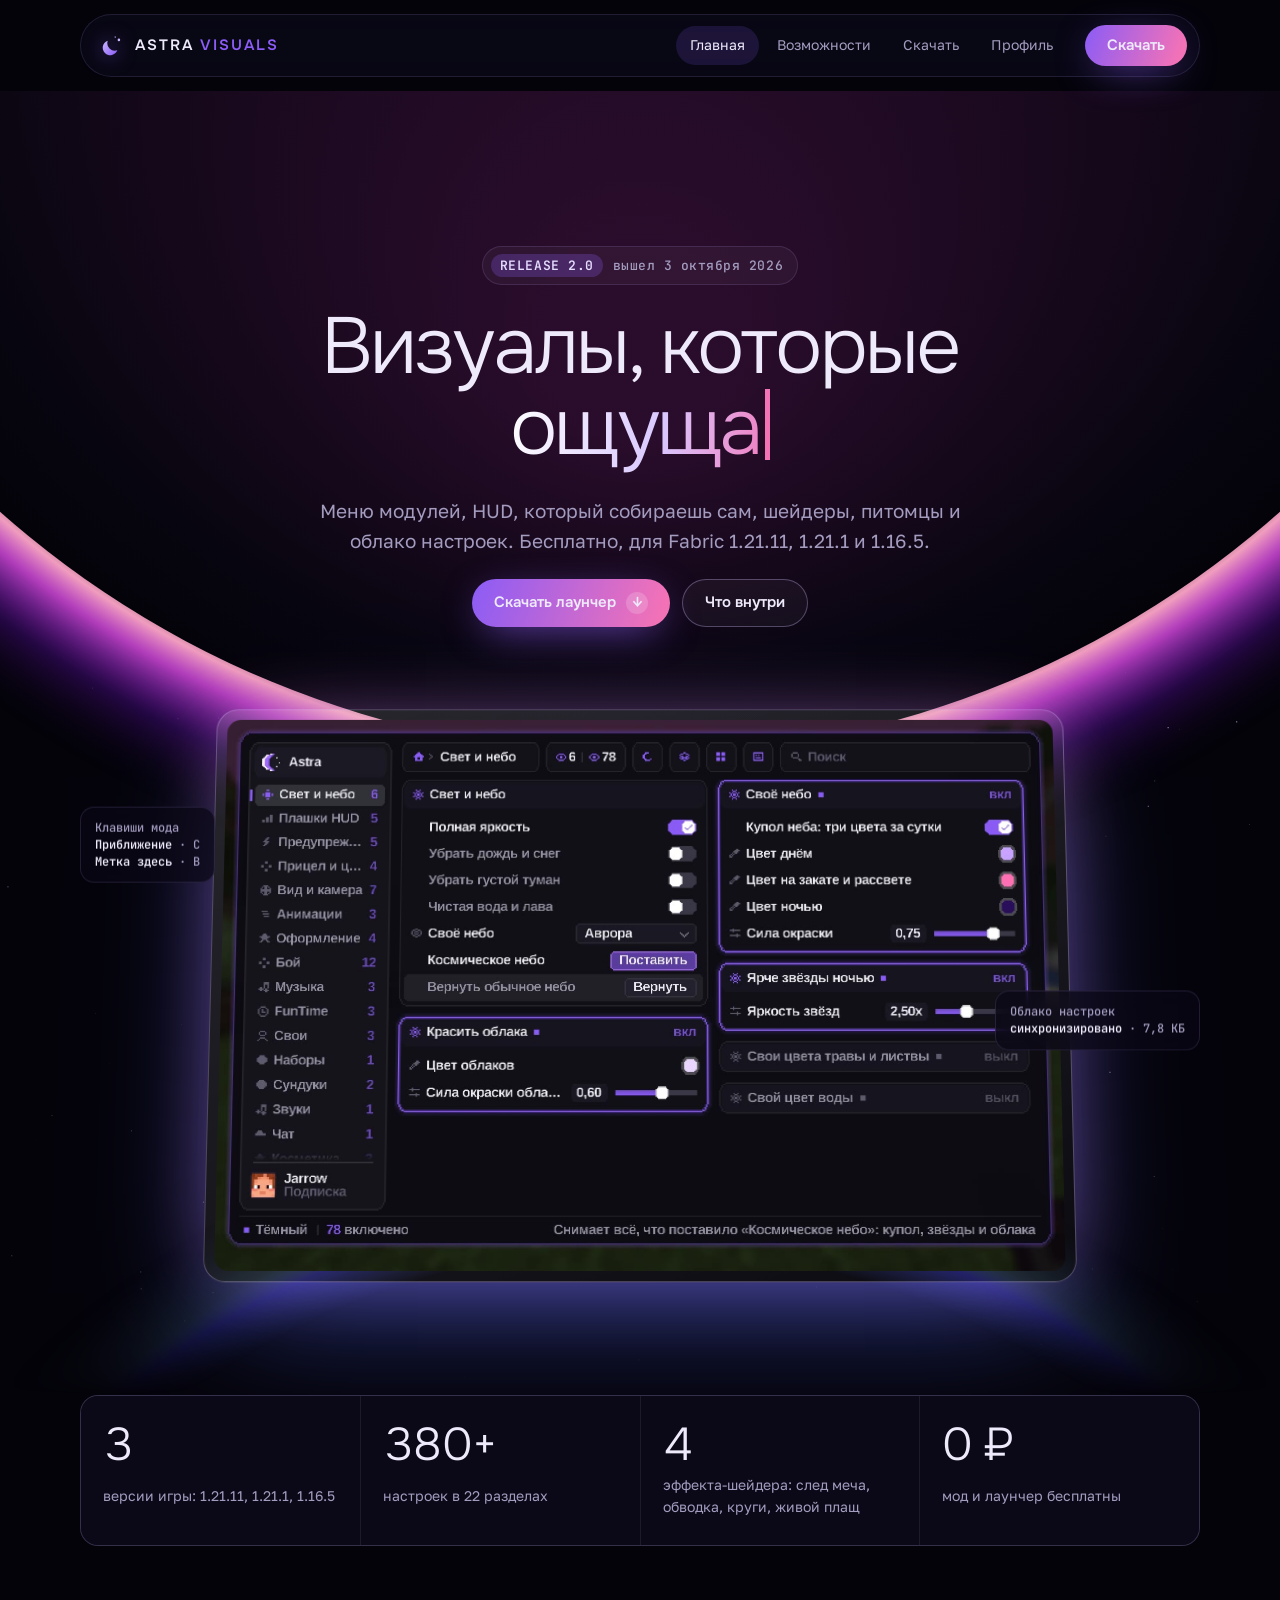
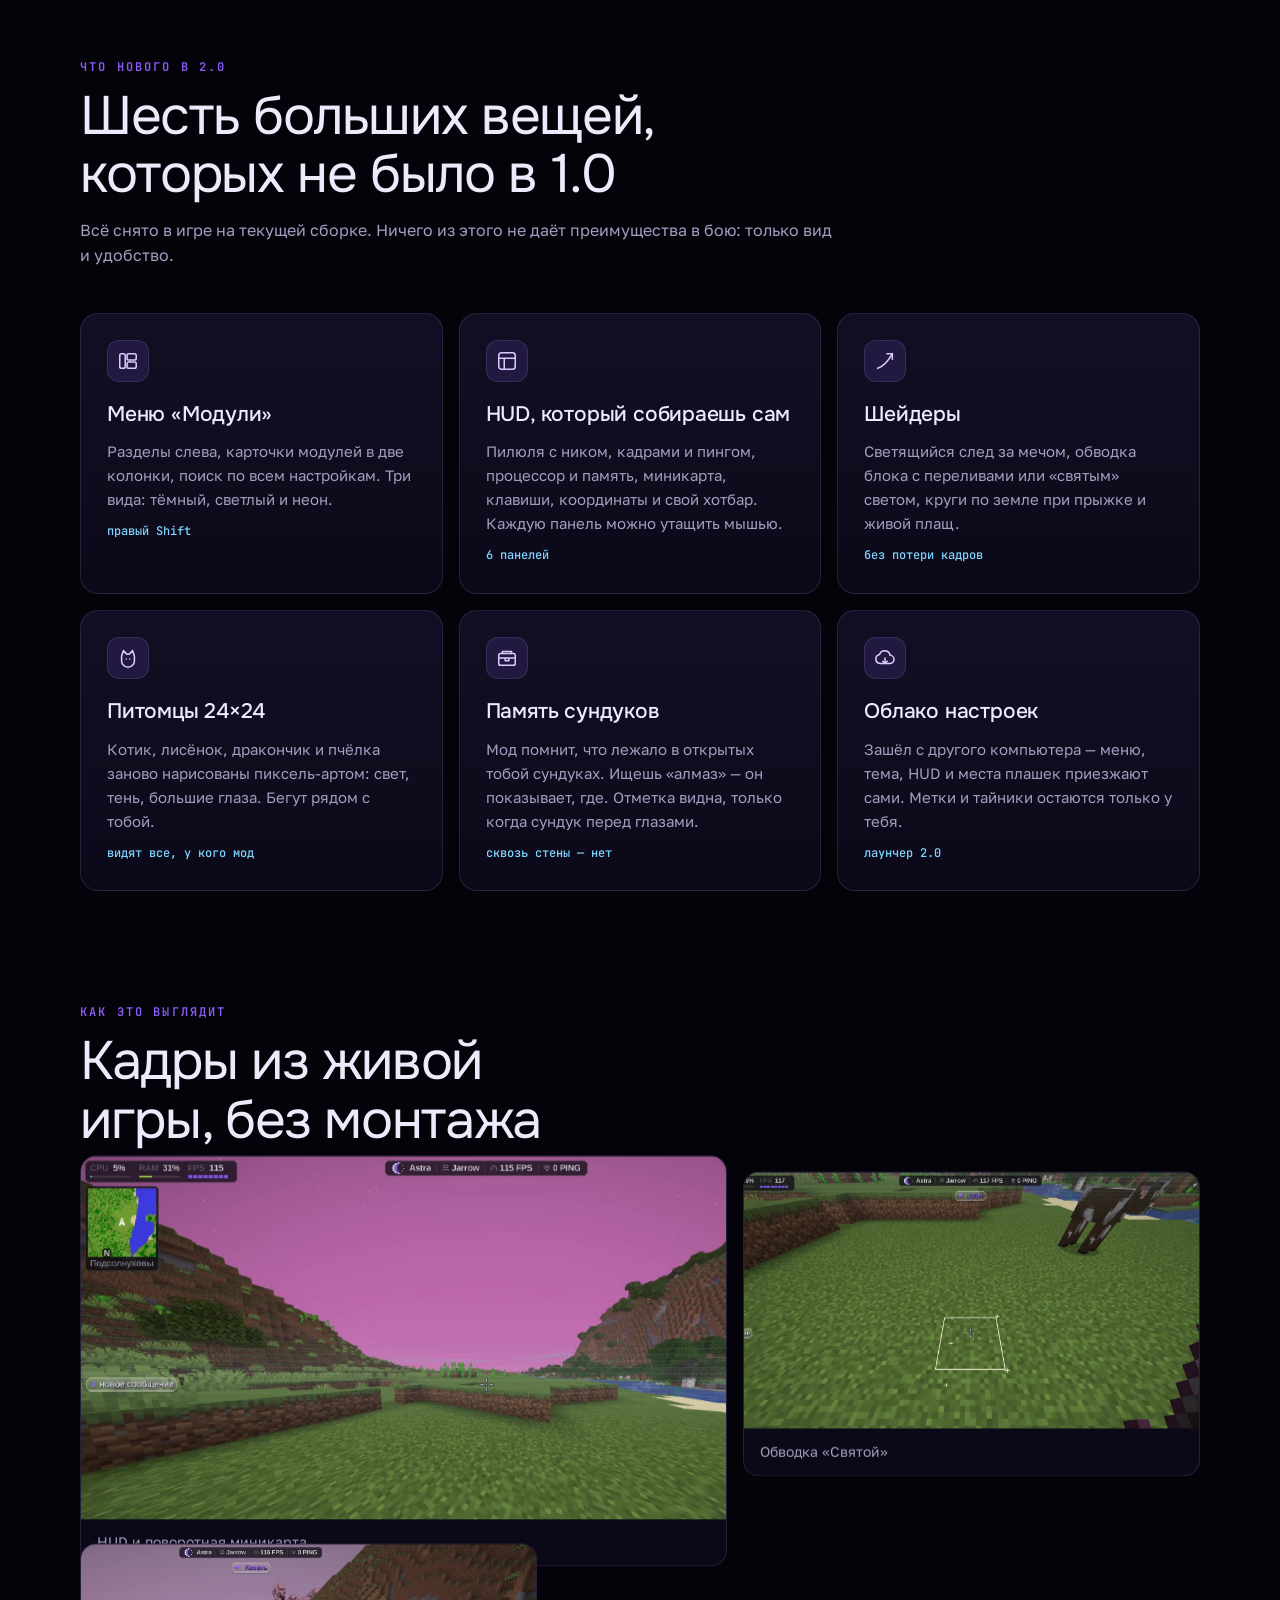
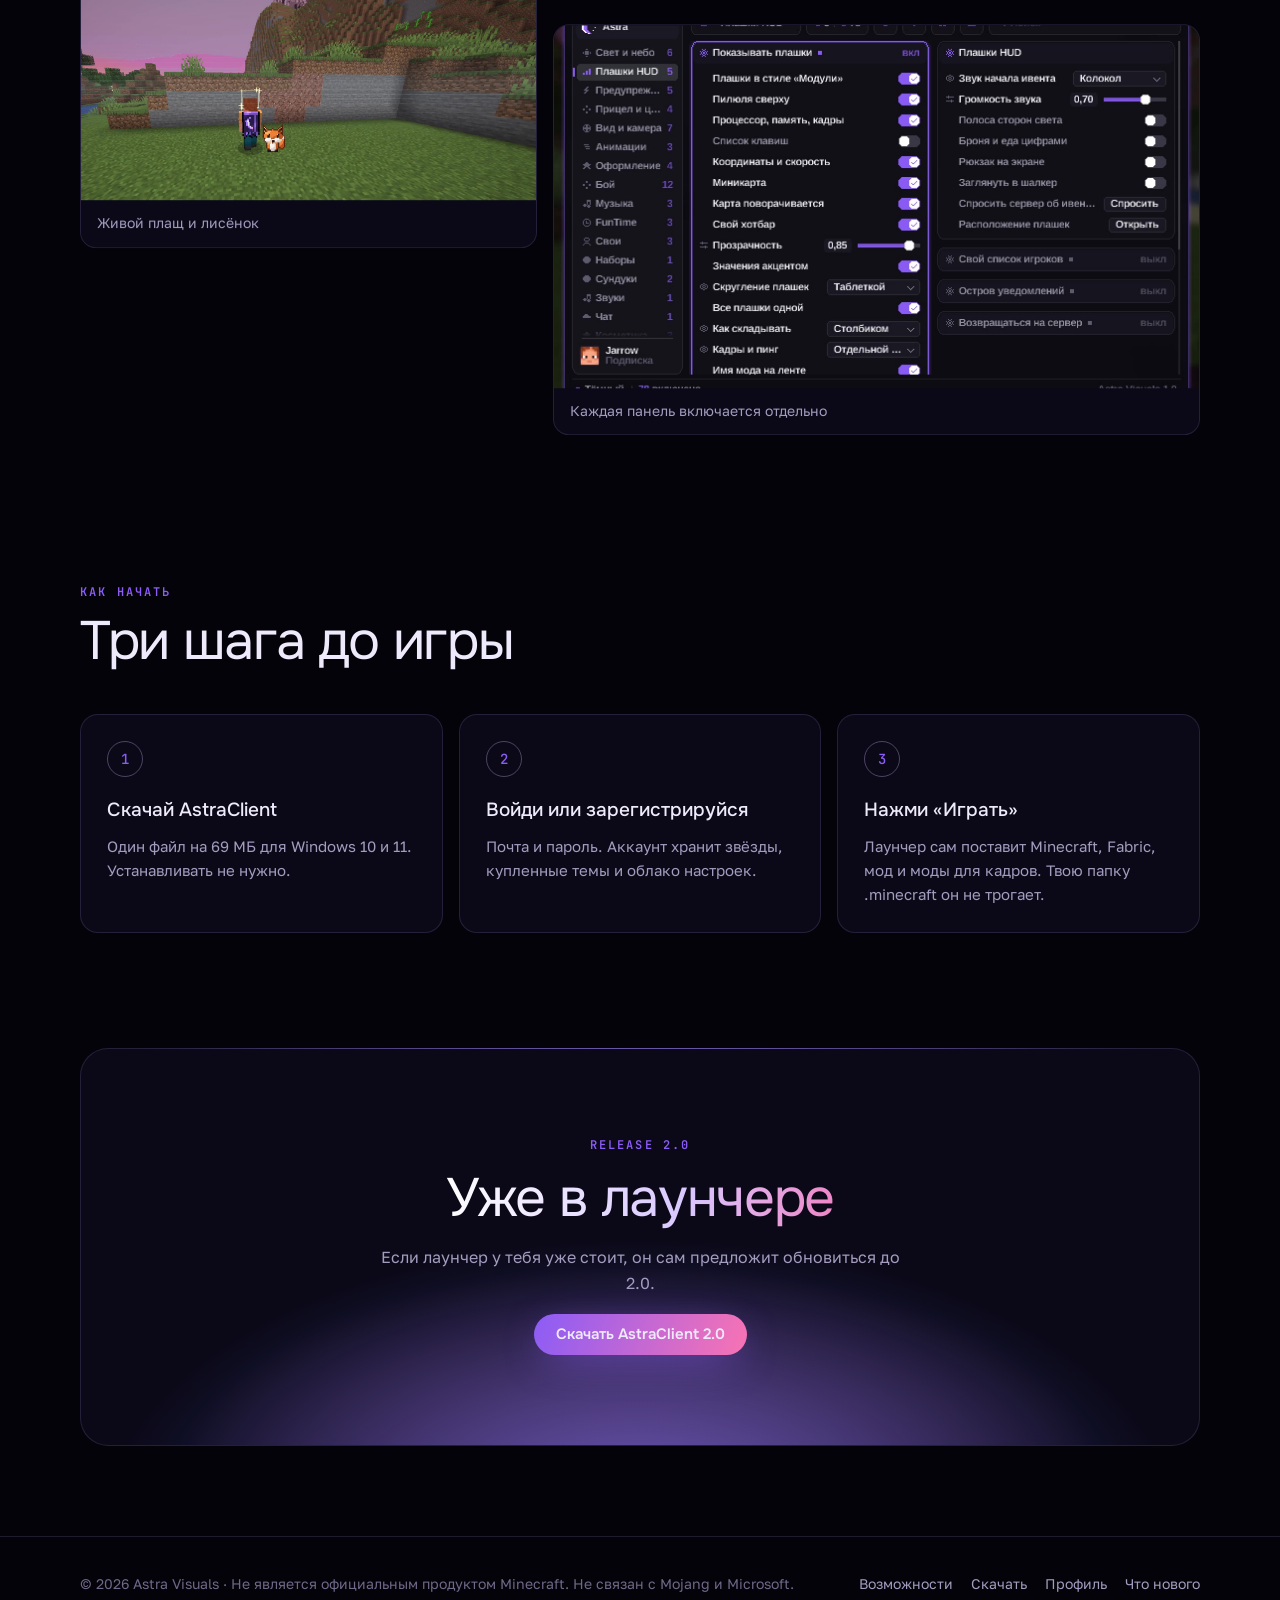
==== commit 17c437f8: "Сайт: убрано обещание 117 FPS — у всех по-разному Co-Authored-By: Claude Opus 5.5 <noreply@anthropic" ====
--- a/index.html
+++ b/index.html
@@ -2,200 +2,122 @@
 <html lang="ru">
 <head>
 <meta charset="utf-8">
-<meta name="viewport" content="width=device-width, initial-scale=1">
-<meta name="description" content="Astra Visuals — клиентский мод для Minecraft 1.21.11, 1.21.1 и 1.16.5 на Fabric: свой главный экран, плашки HUD, бой, косметика, свечение и двенадцать разделов настроек.">
-<meta property="og:title" content="Astra Visuals">
-<meta property="og:description" content="Astra Visuals — клиентский мод для Minecraft 1.21.11, 1.21.1 и 1.16.5 на Fabric: свой главный экран, плашки HUD, бой, косметика, свечение и двенадцать разделов настроек.">
-<meta property="og:type" content="website">
-<title>Astra Visuals</title>
-<link rel="icon" type="image/png" sizes="32x32" href="assets/logo/mark-moon-32.png">
+<meta name="viewport" content="width=device-width, initial-scale=1, viewport-fit=cover">
+<title>Astra Visuals — визуалы для Minecraft</title>
+<meta name="description" content="Бесплатные визуалы для Minecraft: меню модулей, HUD, шейдеры, питомцы и облако настроек. Fabric 1.21.11, 1.21.1 и 1.16.5.">
+<meta property="og:title" content="Astra Visuals — визуалы для Minecraft">
+<meta property="og:description" content="Бесплатные визуалы для Minecraft: меню модулей, HUD, шейдеры, питомцы и облако настроек. Fabric 1.21.11, 1.21.1 и 1.16.5.">
+<link rel="icon" href="v2/moon.svg" type="image/svg+xml">
 <link rel="preconnect" href="https://fonts.googleapis.com">
 <link rel="preconnect" href="https://fonts.gstatic.com" crossorigin>
-<link rel="stylesheet" href="https://fonts.googleapis.com/css2?family=Unbounded:wght@500;700;800&family=Manrope:wght@400;500;600;700&family=JetBrains+Mono:wght@400;500&display=swap">
-<link rel="stylesheet" href="assets/site.css">
-
+<link rel="stylesheet" href="https://fonts.googleapis.com/css2?family=Golos+Text:wght@400;500;600&amp;family=JetBrains+Mono:wght@400;500;600&amp;family=Onest:wght@300;400;500;600&amp;display=swap">
+<link rel="stylesheet" href="v2/site.css">
 </head>
 <body>
-<header>
-  <div class="wrap nav">
-    <a class="brand" href="#top"><img src="assets/logo/mark-moon-32.png" alt="">ASTRA <b>VISUALS</b></a>
-    <nav class="links" aria-label="Разделы">
-      <a href="#features">Функции</a>
-      <a href="#themes-sec">Темы</a>
-      <a href="#plans">Бесплатно</a>
-      <a href="#look">В игре</a>
-      <a href="#install">Установка</a>
-    </nav>
-    <a class="btn btn-main" href="AstraClient.exe" download>Скачать</a>
-  </div>
-</header>
+<header class="nav"><div class="wrap"><div class="nav-in">
+<a class="brand" href="index.html"><svg viewBox="0 0 32 32" aria-hidden="true"><defs><linearGradient id="mg" x1="0" y1="0" x2="1" y2="1"><stop offset="0" stop-color="#c9b6ff"/><stop offset="1" stop-color="#8b5cf6"/></linearGradient></defs><path d="M22.5 21.2A9.2 9.2 0 0 1 10.8 9.5a9.2 9.2 0 1 0 11.7 11.7Z" fill="url(#mg)"/><circle cx="24.5" cy="8.5" r="1.6" fill="#c9b6ff"/><circle cx="20" cy="5" r="1" fill="#c9b6ff" opacity=".7"/></svg><span>ASTRA <b>VISUALS</b></span></a>
+<nav class="nav-links" aria-label="Разделы"><a href="index.html" aria-current="page">Главная</a><a href="features.html">Возможности</a><a href="download.html">Скачать</a><a href="profile.html">Профиль</a></nav>
+<a class="btn btn-main" href="download.html">Скачать</a>
+</div></div></header>
+<main>
+<section class="hero">
+<canvas class="eclipse" aria-hidden="true"></canvas>
+<div class="wrap">
+<div class="hero-text">
+<span class="eyebrow reveal"><b>RELEASE 2.0</b> вышел 3 октября 2026</span>
+<h1 data-type="Визуалы, которые|ощущаются как космос">Визуалы, которые<br>ощущаются как космос</h1>
+<p class="lead reveal" data-delay="200">Меню модулей, HUD, который собираешь сам, шейдеры, питомцы и облако настроек. Бесплатно, для Fabric 1.21.11, 1.21.1 и 1.16.5.</p>
+<div class="hero-cta reveal" data-delay="350">
+<a class="btn btn-main" href="download.html">Скачать лаунчер <span class="dot" aria-hidden="true">↓</span></a>
+<a class="btn" href="features.html">Что внутри</a>
+</div>
+</div>
+<div class="stage">
+<div class="float left" data-speed="0.9">
+<div>Клавиши мода</div>
+<div><b>Приближение</b> · C</div>
+<div><b>Метка здесь</b> · B</div>
+</div>
+<div class="device" data-tilt>
+<img src="v2/shots/menu.jpg" alt="Меню «Модули» в игре: разделы слева, карточки модулей с переключателями и ползунками" width="1300" height="860">
+</div>
+<div class="float right" data-speed="1.3">
+<div>Облако настроек</div>
+<div><b>синхронизировано</b> · 7,8 КБ</div>
+</div>
+</div>
+</div>
+</section>
 
-<main id="top">
-  <section class="hero">
-    <div class="wrap">
-      <span class="tag"><i></i>РЕЛИЗ 1.0 · 1.21.11 · 1.21.1 · 1.16.5</span>
-      <h1>Minecraft, каким ты <span class="accent">хочешь</span> его видеть</h1>
-      <p class="lead">Своё небо, чёткие плашки, обводка оружия, свои звуки и переписка прямо в игре.
-        Всё настраивается в одном меню на правый Shift.</p>
-      <div class="cta">
-        <a class="btn btn-main" href="AstraClient.exe" download>Скачать лаунчер</a>
-        <a class="btn btn-ghost" href="#features">Что умеет мод</a>
-      </div>
+<section class="wrap">
+<div class="stats reveal">
+<div><strong>3</strong><span>версии игры: 1.21.11, 1.21.1, 1.16.5</span></div>
+<div><strong>380+</strong><span>настроек в 22 разделах</span></div>
+<div><strong>4</strong><span>эффекта-шейдера: след меча, обводка, круги, живой плащ</span></div>
+<div><strong>0 ₽</strong><span>мод и лаунчер бесплатны</span></div>
+</div>
+</section>
 
-      <div class="stage" id="stage">
-        <div class="chip chip-music" aria-hidden="true">
-          <b>Свой плеер</b> · папка music
-          <div class="bar"><i></i></div>
-          <div class="times"><span>1:12</span><span>3:40</span></div>
-        </div>
-        <div class="chip chip-target" aria-hidden="true">
-          <div class="who"><canvas data-art="moon" width="16" height="16"></canvas><div><b>Цель</b><br>20,8 м</div></div>
-          <span class="pill">17 / 20</span>
-        </div>
-        <div class="chip chip-keys" aria-hidden="true">
-          <b>Клавиши</b>
-          <ul>
-            <li>Меню <kbd>Правый Shift</kbd></li>
-            <li>AstraChat <kbd>K</kbd></li>
-            <li>Музыка <kbd>M</kbd></li>
-            <li>Граффити <kbd>V</kbd></li>
-          </ul>
-        </div>
+<section class="band"><div class="wrap">
+<div class="head reveal">
+<span class="kicker">Что нового в 2.0</span>
+<h2 class="h2">Шесть больших вещей, которых не было в 1.0</h2>
+<p>Всё снято в игре на текущей сборке. Ничего из этого не даёт преимущества в бою: только вид и удобство.</p>
+</div>
+<div class="cards">
+<article class="card reveal"><div class="ico"><svg viewBox="0 0 24 24"><rect x="3" y="4" width="6" height="16" rx="2"/><rect x="11" y="4" width="10" height="7" rx="2"/><rect x="11" y="13" width="10" height="7" rx="2"/></svg></div>
+<h3>Меню «Модули»</h3><p>Разделы слева, карточки модулей в две колонки, поиск по всем настройкам. Три вида: тёмный, светлый и неон.</p><span class="tag">правый Shift</span></article>
+<article class="card reveal" data-delay="80"><div class="ico"><svg viewBox="0 0 24 24"><rect x="3" y="3" width="18" height="18" rx="3"/><path d="M3 9h18M9 21V9"/></svg></div>
+<h3>HUD, который собираешь сам</h3><p>Пилюля с ником, кадрами и пингом, процессор и память, миникарта, клавиши, координаты и свой хотбар. Каждую панель можно утащить мышью.</p><span class="tag">6 панелей</span></article>
+<article class="card reveal" data-delay="160"><div class="ico"><svg viewBox="0 0 24 24"><path d="M4 20c6-2 11-7 16-16"/><path d="M14 4h6v6"/></svg></div>
+<h3>Шейдеры</h3><p>Светящийся след за мечом, обводка блока с переливами или «святым» светом, круги по земле при прыжке и живой плащ.</p><span class="tag">без потери кадров</span></article>
+<article class="card reveal"><div class="ico"><svg viewBox="0 0 24 24"><path d="M5 10l2-6 4 4h2l4-4 2 6v5a7 7 0 0 1-14 0z"/><path d="M10 13h.01M14 13h.01"/></svg></div>
+<h3>Питомцы 24×24</h3><p>Котик, лисёнок, дракончик и пчёлка заново нарисованы пиксель-артом: свет, тень, большие глаза. Бегут рядом с тобой.</p><span class="tag">видят все, у кого мод</span></article>
+<article class="card reveal" data-delay="80"><div class="ico"><svg viewBox="0 0 24 24"><rect x="3" y="7" width="18" height="13" rx="2"/><path d="M3 12h18M10 12v3h4v-3M7 7V5h10v2"/></svg></div>
+<h3>Память сундуков</h3><p>Мод помнит, что лежало в открытых тобой сундуках. Ищешь «алмаз» — он показывает, где. Отметка видна, только когда сундук перед глазами.</p><span class="tag">сквозь стены — нет</span></article>
+<article class="card reveal" data-delay="160"><div class="ico"><svg viewBox="0 0 24 24"><path d="M7 18a5 5 0 0 1-.9-9.9A6 6 0 0 1 17.6 9 4.5 4.5 0 0 1 17 18z"/><path d="M12 12v6M9.5 15.5L12 18l2.5-2.5"/></svg></div>
+<h3>Облако настроек</h3><p>Зашёл с другого компьютера — меню, тема, HUD и места плашек приезжают сами. Метки и тайники остаются только у тебя.</p><span class="tag">лаунчер 2.0</span></article>
+</div>
+</div></section>
 
-        <div class="menu" role="region" aria-label="Меню мода — можно понажимать">
-          <div class="menu-top">
-            <span class="menu-logo">ASTRA <b>VISUALS</b></span>
-            <div class="tabs" id="tabs" role="tablist"></div>
-            <span class="hint">понажимай</span>
-          </div>
-          <div class="menu-body" id="menu-body"></div>
-        </div>
-      </div>
-    </div>
-  </section>
+<section class="band" style="padding-top:0"><div class="wrap">
+<div class="head reveal">
+<span class="kicker">Как это выглядит</span>
+<h2 class="h2">Кадры из живой игры, без монтажа</h2>
+</div>
+<div class="gallery">
+<figure class="shot g1 reveal" data-speed="0.25"><img src="v2/shots/hud.jpg" alt="HUD «Модули»: пилюля сверху, процессор и память, миникарта" loading="lazy"><figcaption>HUD и поворотная миникарта</figcaption></figure>
+<figure class="shot g2 reveal" data-speed="0.55"><img src="v2/shots/outline.jpg" alt="Золотая обводка блока с искрами в углах" loading="lazy"><figcaption>Обводка «Святой»</figcaption></figure>
+<figure class="shot g3 reveal" data-speed="0.45"><img src="v2/shots/pet.jpg" alt="Игрок в плаще со знаком-луной и лисёнок рядом" loading="lazy"><figcaption>Живой плащ и лисёнок</figcaption></figure>
+<figure class="shot g4 reveal" data-speed="0.2"><img src="v2/shots/menu2.jpg" alt="Раздел «Плашки HUD» в меню «Модули»" loading="lazy"><figcaption>Каждая панель включается отдельно</figcaption></figure>
+</div>
+</div></section>
 
-  <section id="features">
-    <div class="wrap">
-      <div class="head">
-        <h2>Что внутри</h2>
-        <p>Больше 360 настроек в двадцати одном разделе. Вот главное.</p>
-      </div>
-      <div class="grid6">
-        <article class="feat"><h3>Бой</h3><p>Обводка оружия в руке, искры при ударе, числа урона, дуга броска и след снаряда.</p><canvas data-art="sword"></canvas></article>
-        <article class="feat"><h3>Плашки HUD</h3><p>Карточка цели с головой и здоровьем, броня, эффекты, координаты. Каждую можно перетащить мышью.</p><canvas data-art="star"></canvas></article>
-        <article class="feat"><h3>Небо и свет</h3><p>Купол неба в три цвета за сутки, полная яркость, чистая вода, объёмные частицы.</p><canvas data-art="moon"></canvas></article>
-        <article class="feat"><h3>Музыка и звуки</h3><p>Свой плеер из папки music, свои звуки на события и запись с микрофона.</p><canvas data-art="note"></canvas></article>
-        <article class="feat"><h3>Даже TNT</h3><p>Шипение подожжённого TNT можно заменить любым звуком — он звучит из того места, где лежит шашка.</p><canvas data-art="tnt"></canvas></article>
-        <article class="feat"><h3>AstraChat</h3><p>Личные переписки и комнаты для своих прямо в игре, на клавишу K. Без Discord и сворачивания.</p><canvas data-art="chat"></canvas></article>
-      </div>
-    </div>
-  </section>
+<section class="band" style="padding-top:0"><div class="wrap">
+<div class="head reveal">
+<span class="kicker">Как начать</span>
+<h2 class="h2">Три шага до игры</h2>
+</div>
+<div class="steps">
+<div class="step reveal"><h3>Скачай AstraClient</h3><p>Один файл на 69 МБ для Windows 10 и 11. Устанавливать не нужно.</p></div>
+<div class="step reveal" data-delay="100"><h3>Войди или зарегистрируйся</h3><p>Почта и пароль. Аккаунт хранит звёзды, купленные темы и облако настроек.</p></div>
+<div class="step reveal" data-delay="200"><h3>Нажми «Играть»</h3><p>Лаунчер сам поставит Minecraft, Fabric, мод и моды для кадров. Твою папку .minecraft он не трогает.</p></div>
+</div>
+</div></section>
 
-  <section id="themes-sec">
-    <div class="wrap">
-      <div class="head">
-        <h2>Играй по-своему</h2>
-        <p>Двенадцать тем меню. Нажми любую — меню наверху перекрасится ровно в те цвета, что в игре.</p>
-      </div>
-      <div class="themes" id="themes"></div>
-      <p class="theme-note">★ — темы за звёзды, которые дают за вход каждый день.</p>
-    </div>
-  </section>
-
-  <section id="plans">
-    <div class="wrap">
-      <div class="head">
-        <h2>Бесплатно. Правда</h2>
-        <p>Все функции мода открыты всем. За звёзды, которые дают за вход каждый день, — только темы и конфиг автора.</p>
-      </div>
-      <div class="plans plans-2">
-        <div class="plan best">
-          <div class="name">БЕСПЛАТНО</div>
-          <div class="price">0 ₽ <span>навсегда</span></div>
-          <ul>
-            <li>Все функции мода: плашки, бой, небо, свечение, косметика</li>
-            <li>Музыка в игре и свои звуки, даже на TNT</li>
-            <li>AstraChat: переписки и комнаты для своих</li>
-            <li>Восемь тем меню и все шрифты</li>
-            <li>Обновления сами — лаунчер ставит их до запуска</li>
-          </ul>
-          <a class="btn btn-main" href="AstraClient.exe" download>Скачать лаунчер</a>
-        </div>
-        <div class="plan">
-          <div class="name">ЗА ЗВЁЗДЫ</div>
-          <div class="price">★ <span>звёзды за вход каждый день</span></div>
-          <ul>
-            <li>Темы «Вишня», «Золото», «Лазурь», «Неон» — по 30 ★</li>
-            <li>Конфиг автора — 25 ★, ставится одной кнопкой</li>
-            <li>Звёзды не покупаются за деньги — только копятся</li>
-          </ul>
-          <a class="btn btn-ghost" href="#install">Как начать</a>
-        </div>
-      </div>
-    </div>
-  </section>
-
-  <section id="look">
-    <div class="wrap">
-      <div class="head">
-        <h2>Как это выглядит в игре</h2>
-        <p>Настоящие кадры из Minecraft с модом — без обработки.</p>
-      </div>
-      <div class="shots">
-        <figure><img src="assets/hud-world.jpg" alt="Мир с плашками мода: координаты, компас, часы" loading="lazy"></figure>
-        <figure><img src="assets/menu-hud.jpg" alt="Меню мода, раздел плашек" loading="lazy"></figure>
-        <figure><img src="assets/title-night.jpg" alt="Свой главный экран мода ночью" loading="lazy"></figure>
-      </div>
-      <div class="nums">
-        <div class="num"><b>3</b><span>версии игры</span></div>
-        <div class="num"><b>360+</b><span>настроек</span></div>
-        <div class="num"><b>12</b><span>тем меню</span></div>
-        <div class="num"><b>17</b><span>модов в каталоге</span></div>
-      </div>
-    </div>
-  </section>
-
-  <section id="install">
-    <div class="wrap">
-      <div class="head">
-        <h2>Три шага до игры</h2>
-        <p>Minecraft, Fabric и моды для скорости лаунчер скачает сам. Он же обновляет мод — ничего не нужно класть руками.</p>
-      </div>
-      <div class="steps">
-        <div class="step"><div class="n">ШАГ 1</div><h3>Скачай лаунчер</h3><p><a class="accent" href="AstraClient.exe" download>AstraClient.exe</a> — один файл, устанавливать не нужно.</p></div>
-        <div class="step"><div class="n">ШАГ 2</div><h3>Заведи аккаунт</h3><p>Почта, пароль и ник. Звёзды за вход начнут копиться с первого дня.</p></div>
-        <div class="step"><div class="n">ШАГ 3</div><h3>Выбери версию</h3><p>1.21.11, 1.21.1 или 1.16.5 — нажми стрелку. В игре меню на <kbd>Правый Shift</kbd>.</p></div>
-      </div>
-    </div>
-  </section>
-
-  <div class="final">
-    <div class="wrap">
-      <h2>Твой Minecraft начинается <span class="accent">здесь</span></h2>
-      <p>Все функции бесплатно. Скачай лаунчер и зайди в игру через минуту.</p>
-      <div class="cta">
-        <a class="btn btn-main" href="AstraClient.exe" download>Скачать лаунчер</a>
-        <a class="btn btn-ghost" href="#features">Что умеет</a>
-      </div>
-    </div>
-  </div>
+<section class="wrap" style="padding-bottom:90px">
+<div class="cta reveal">
+<span class="kicker">Release 2.0</span>
+<h2 class="h2"><span class="shine">Уже в лаунчере</span></h2>
+<p>Если лаунчер у тебя уже стоит, он сам предложит обновиться до 2.0.</p>
+<a class="btn btn-main" href="download.html">Скачать AstraClient 2.0</a>
+</div>
+</section>
 </main>
-
-<footer>
-  <div class="wrap foot">
-    <div>
-      <a class="brand" href="#top"><img src="assets/logo/mark-moon-32.png" alt="">ASTRA <b>VISUALS</b></a>
-      <p style="margin:12px 0 0">Клиентский мод для Minecraft 1.21.11, 1.21.1 и 1.16.5 · Fabric</p>
-      <!-- Надпись, которую требуют правила Mojang (Usage Guidelines) у всего, что связано с Minecraft. -->
-      <p style="margin:10px 0 0;font-size:12px">NOT AN OFFICIAL MINECRAFT PRODUCT. NOT APPROVED BY OR ASSOCIATED WITH MOJANG OR MICROSOFT.</p>
-    </div>
-    <nav aria-label="Ссылки внизу">
-      <div><h4>Разделы</h4><ul><li><a href="#features">Функции</a></li><li><a href="#themes-sec">Темы</a></li><li><a href="#plans">Бесплатно</a></li></ul></div>
-      <div><h4>Начать</h4><ul><li><a href="#install">Установка</a></li><li><a href="AstraClient.exe" download>Скачать лаунчер</a></li></ul></div>
-    </nav>
-  </div>
-</footer>
-
-<script src="assets/site.js"></script>
+<footer><div class="wrap foot">
+<div>© 2026 Astra Visuals · Не является официальным продуктом Minecraft. Не связан с Mojang и Microsoft.</div>
+<nav aria-label="Внизу"><a href="features.html">Возможности</a><a href="download.html">Скачать</a><a href="profile.html">Профиль</a><a href="changes/">Что нового</a></nav>
+</div></footer>
+<script src="v2/site.js"></script>
 </body>
 </html>
--- a/v2/site.css
+++ b/v2/site.css
@@ -0,0 +1,291 @@
+/* Astra Visuals — сайт релиза 2.0.
+   Образ: «затмение» — чёрный космос, огромная планета с розово-фиолетовым
+   ободком сверху и синий горизонт снизу (по образцу, который он прислал).
+   Один тёмный мир сознательно: сайт про космос, светлой версии у него нет. */
+:root {
+  /* layout: узкая колонка 1160px, герой во всю ширину с холстом-затмением, разделы — полосами */
+  --void: #04030a;
+  --ink: #0b0918;
+  --ink-2: #120f24;
+  --line: rgba(190, 170, 255, .14);
+  --line-hi: rgba(210, 190, 255, .32);
+  --text: #eeeafb;
+  --muted: #a39cbf;
+  --dim: #6f6888;
+  --violet: #8b5cf6;
+  --pink: #f472b6;
+  --blue: #4f6bff;
+  --cyan: #7fd4ff;
+  --display: "Onest", "Segoe UI", system-ui, sans-serif;
+  --body: "Golos Text", "Segoe UI", system-ui, sans-serif;
+  --mono: "JetBrains Mono", ui-monospace, Consolas, monospace;
+  --r: 18px;
+  --wrap: 1160px;
+  color-scheme: dark;
+}
+
+* { box-sizing: border-box; }
+[hidden] { display: none !important; }
+html { scroll-behavior: smooth; }
+body {
+  margin: 0;
+  background: var(--void);
+  color: var(--text);
+  font: 16px/1.6 var(--body);
+  -webkit-font-smoothing: antialiased;
+  overflow-x: hidden;
+}
+img { max-width: 100%; display: block; }
+a { color: inherit; }
+::selection { background: rgba(139, 92, 246, .45); }
+:focus-visible { outline: 2px solid var(--cyan); outline-offset: 3px; border-radius: 8px; }
+
+.wrap { width: 100%; max-width: var(--wrap); margin-inline: auto; padding-inline: 20px; }
+
+/* ---------------- навигация: стеклянная пилюля ---------------- */
+.nav {
+  position: sticky; top: env(safe-area-inset-top, 0px); z-index: 50;
+  padding-block: 14px;
+}
+.nav-in {
+  display: flex; align-items: center; gap: 18px; flex-wrap: wrap;
+  padding: 10px 12px 10px 18px;
+  border: 1px solid var(--line);
+  border-radius: 999px;
+  background: rgba(12, 10, 26, .62);
+  backdrop-filter: blur(16px) saturate(140%);
+  -webkit-backdrop-filter: blur(16px) saturate(140%);
+}
+.brand { display: flex; align-items: center; gap: 10px; text-decoration: none; font: 600 15px/1 var(--display); letter-spacing: .14em; }
+.brand b { font-weight: 600; color: var(--violet); }
+.brand svg { width: 26px; height: 26px; filter: drop-shadow(0 0 10px rgba(139, 92, 246, .7)); }
+.nav-links { display: flex; gap: 4px; margin-left: auto; flex-wrap: wrap; }
+.nav-links a {
+  text-decoration: none; color: var(--muted); font-size: 14px;
+  padding: 8px 14px; border-radius: 999px; transition: color .2s, background .2s;
+}
+.nav-links a:hover { color: var(--text); background: rgba(255, 255, 255, .05); }
+.nav-links a[aria-current="page"] { color: var(--text); background: rgba(139, 92, 246, .16); }
+
+/* ---------------- кнопки ---------------- */
+.btn {
+  --g: var(--violet);
+  position: relative; display: inline-flex; align-items: center; gap: 10px;
+  padding: 13px 22px; border-radius: 999px;
+  font: 600 15px/1 var(--display); text-decoration: none; cursor: pointer;
+  border: 1px solid var(--line-hi); color: var(--text);
+  background: rgba(255, 255, 255, .04);
+  transition: transform .2s, box-shadow .3s, border-color .3s, background .3s;
+}
+.btn:hover { transform: translateY(-1px); border-color: rgba(255, 255, 255, .5); box-shadow: 0 0 32px -6px var(--g); }
+.btn-main {
+  border: 0;
+  background: linear-gradient(110deg, var(--violet), var(--pink), var(--blue), var(--violet));
+  background-size: 300% 100%;
+  animation: flow 8s linear infinite;
+  box-shadow: 0 10px 40px -12px rgba(139, 92, 246, .9);
+}
+.btn-main:hover { box-shadow: 0 0 46px -4px rgba(244, 114, 182, .8); }
+.btn .dot { width: 22px; height: 22px; border-radius: 50%; background: rgba(255, 255, 255, .18); display: grid; place-items: center; }
+@keyframes flow { to { background-position: 300% 0; } }
+
+/* ---------------- живой текст-градиент ---------------- */
+.shine {
+  background: linear-gradient(100deg, #fff 0%, #d9c8ff 25%, var(--pink) 45%, var(--cyan) 65%, #fff 85%);
+  background-size: 250% 100%;
+  -webkit-background-clip: text; background-clip: text; color: transparent;
+  animation: flow 10s linear infinite;
+}
+
+/* ---------------- герой: холст-затмение ---------------- */
+.hero { position: relative; isolation: isolate; overflow: hidden; padding-block: 40px 0; }
+.hero canvas.eclipse { position: absolute; inset: 0; width: 100%; height: 100%; z-index: -1;
+  -webkit-mask-image: linear-gradient(to bottom, #000 78%, transparent); mask-image: linear-gradient(to bottom, #000 78%, transparent); }
+.hero-text { text-align: center; padding-top: clamp(40px, 9vw, 120px); display: grid; justify-items: center; gap: 22px; }
+.eyebrow {
+  display: inline-flex; align-items: center; gap: 10px;
+  padding: 7px 14px 7px 8px; border-radius: 999px;
+  border: 1px solid var(--line); background: rgba(255, 255, 255, .04);
+  font: 500 13px/1 var(--mono); color: var(--muted); letter-spacing: .04em;
+}
+.eyebrow b { padding: 5px 9px; border-radius: 999px; background: rgba(139, 92, 246, .25); color: #e6dcff; font-weight: 600; }
+h1, h2, h3 { font-family: var(--display); text-wrap: balance; margin: 0; }
+.hero h1 {
+  font-weight: 300; letter-spacing: -.035em; line-height: 1.02;
+  font-size: clamp(38px, 6.2vw, 84px); max-width: 20ch; min-height: 2.1em;
+}
+.hero h1 .caret { display: inline-block; width: .06em; height: .9em; margin-left: .06em; vertical-align: -.08em; background: var(--pink); animation: blink 1s steps(1) infinite; }
+@keyframes blink { 50% { opacity: 0; } }
+.lead { color: var(--muted); font-size: clamp(16px, 1.6vw, 19px); max-width: 58ch; margin: 0; }
+.hero-cta { display: flex; gap: 12px; flex-wrap: wrap; justify-content: center; }
+
+.stage { position: relative; margin-top: clamp(40px, 6vw, 80px); padding-bottom: clamp(60px, 9vw, 130px); }
+.device {
+  position: relative; max-width: 860px; margin-inline: auto;
+  border-radius: 22px; padding: 10px;
+  background: linear-gradient(160deg, rgba(255, 255, 255, .14), rgba(255, 255, 255, .03));
+  border: 1px solid var(--line-hi);
+  box-shadow: 0 40px 120px -30px rgba(79, 107, 255, .7), 0 0 80px -20px rgba(244, 114, 182, .5);
+  will-change: transform;
+}
+.device img { border-radius: 14px; width: 100%; height: auto; aspect-ratio: 1300 / 860; object-fit: cover; }
+.float {
+  position: absolute; z-index: 2; min-width: 0;
+  padding: 12px 14px; border-radius: 14px;
+  border: 1px solid var(--line); background: rgba(10, 8, 22, .72);
+  backdrop-filter: blur(12px); -webkit-backdrop-filter: blur(12px);
+  font: 500 12px/1.4 var(--mono); color: var(--muted);
+  will-change: transform;
+}
+.float b { color: var(--text); font-weight: 600; }
+.float.left { left: 0; top: 18%; }
+.float.right { right: 0; top: 48%; }
+.meter { display: flex; gap: 14px; }
+.meter span { display: grid; gap: 4px; }
+.bar { height: 3px; width: 54px; border-radius: 2px; background: rgba(255, 255, 255, .12); overflow: hidden; }
+.bar i { display: block; height: 100%; background: linear-gradient(90deg, var(--violet), var(--pink)); }
+@media (max-width: 760px) { .float { display: none; } }
+
+/* ---------------- разделы ---------------- */
+section { position: relative; }
+.band { padding-block: clamp(70px, 9vw, 120px); }
+.kicker { font: 600 12px/1 var(--mono); letter-spacing: .18em; text-transform: uppercase; color: var(--violet); }
+.h2 { font-weight: 400; letter-spacing: -.025em; line-height: 1.08; font-size: clamp(30px, 4.4vw, 54px); }
+.head { display: grid; gap: 14px; max-width: 760px; margin-bottom: 44px; }
+.head p { color: var(--muted); margin: 0; }
+
+.stats { display: grid; grid-template-columns: repeat(4, minmax(0, 1fr)); gap: 1px; border: 1px solid var(--line); border-radius: var(--r); overflow: hidden; background: var(--line); }
+.stats div { background: var(--ink); padding: 26px 22px; display: grid; gap: 6px; }
+.stats strong { font: 300 clamp(32px, 4vw, 46px)/1 var(--display); letter-spacing: -.03em; font-variant-numeric: tabular-nums; }
+.stats span { color: var(--muted); font-size: 14px; }
+@media (max-width: 760px) { .stats { grid-template-columns: repeat(2, minmax(0, 1fr)); } }
+
+/* карточки со свечением, которое идёт за мышью */
+.cards { display: grid; grid-template-columns: repeat(3, minmax(0, 1fr)); gap: 16px; }
+@media (max-width: 900px) { .cards { grid-template-columns: repeat(2, minmax(0, 1fr)); } }
+@media (max-width: 600px) { .cards { grid-template-columns: 1fr; } }
+.card {
+  --mx: 50%; --my: 0%;
+  position: relative; overflow: hidden; min-width: 0;
+  padding: 26px; border-radius: var(--r);
+  border: 1px solid var(--line);
+  background: linear-gradient(180deg, var(--ink-2), var(--ink));
+  transition: border-color .3s, transform .3s;
+}
+.card::before {
+  content: ""; position: absolute; inset: 0; pointer-events: none; opacity: 0; transition: opacity .3s;
+  background: radial-gradient(420px circle at var(--mx) var(--my), rgba(139, 92, 246, .28), rgba(244, 114, 182, .12) 35%, transparent 60%);
+}
+.card:hover { border-color: var(--line-hi); transform: translateY(-3px); }
+.card:hover::before { opacity: 1; }
+.card h3 { font-weight: 500; font-size: 21px; letter-spacing: -.01em; margin-block: 16px 8px; }
+.card p { color: var(--muted); margin: 0; font-size: 15px; }
+.ico { width: 42px; height: 42px; border-radius: 12px; display: grid; place-items: center; background: rgba(139, 92, 246, .14); border: 1px solid var(--line); }
+.ico svg { width: 22px; height: 22px; stroke: #d8c9ff; fill: none; stroke-width: 1.7; stroke-linecap: round; stroke-linejoin: round; }
+.tag { display: inline-block; margin-top: 14px; font: 500 12px/1 var(--mono); color: var(--cyan); }
+
+/* галерея с параллаксом */
+.gallery { display: grid; grid-template-columns: repeat(12, minmax(0, 1fr)); gap: 16px; align-items: start; }
+.shot { margin: 0; border-radius: 16px; overflow: hidden; border: 1px solid var(--line); background: var(--ink); will-change: transform; }
+.shot img { width: 100%; height: auto; aspect-ratio: 16 / 9; object-fit: cover; transition: transform .6s; }
+.shot:hover img { transform: scale(1.04); }
+.shot figcaption { padding: 12px 16px; font-size: 14px; color: var(--muted); }
+.g1 { grid-column: span 7; } .g2 { grid-column: span 5; margin-top: 60px; }
+.g3 { grid-column: span 5; } .g4 { grid-column: span 7; margin-top: 40px; }
+@media (max-width: 760px) { .gallery > * { grid-column: 1 / -1 !important; margin-top: 0 !important; } }
+
+/* шаги */
+.steps { display: grid; grid-template-columns: repeat(3, minmax(0, 1fr)); gap: 16px; counter-reset: s; }
+@media (max-width: 760px) { .steps { grid-template-columns: 1fr; } }
+.step { padding: 26px; border-radius: var(--r); border: 1px solid var(--line); background: var(--ink); min-width: 0; }
+.step::before { counter-increment: s; content: counter(s); display: grid; place-items: center; width: 34px; height: 34px; border-radius: 50%; border: 1px solid var(--line-hi); font: 500 14px/1 var(--mono); color: var(--violet); margin-bottom: 18px; }
+.step h3 { font-weight: 500; font-size: 19px; margin-bottom: 8px; }
+.step p { color: var(--muted); margin: 0; font-size: 15px; }
+
+/* финальная полоса с ореолом */
+.cta {
+  position: relative; overflow: hidden; text-align: center; display: grid; justify-items: center; gap: 18px;
+  padding: clamp(50px, 7vw, 90px) 24px; border-radius: 28px; border: 1px solid var(--line);
+  background: radial-gradient(80% 120% at 50% 120%, rgba(79, 107, 255, .55), transparent 60%),
+              radial-gradient(60% 80% at 50% 110%, rgba(244, 114, 182, .45), transparent 70%), var(--ink);
+}
+.cta p { color: var(--muted); margin: 0; max-width: 52ch; }
+
+footer { border-top: 1px solid var(--line); padding-block: 36px; color: var(--dim); font-size: 14px; }
+.foot { display: flex; gap: 24px; flex-wrap: wrap; justify-content: space-between; align-items: center; }
+.foot nav { display: flex; gap: 18px; flex-wrap: wrap; }
+.foot a { text-decoration: none; color: var(--muted); }
+.foot a:hover { color: var(--text); }
+
+/* ---------------- страницы: возможности ---------------- */
+.page-head { padding-block: clamp(60px, 8vw, 110px) 40px; display: grid; gap: 18px; }
+.page-head h1 { font-weight: 300; font-size: clamp(38px, 6vw, 72px); letter-spacing: -.035em; line-height: 1.04; }
+.feature { display: grid; grid-template-columns: minmax(0, 1.1fr) minmax(0, 1fr); gap: clamp(24px, 4vw, 56px); align-items: center; padding-block: 44px; border-top: 1px solid var(--line); }
+.feature:nth-of-type(even) .feature-img { order: 2; }
+@media (max-width: 860px) { .feature { grid-template-columns: 1fr; } .feature:nth-of-type(even) .feature-img { order: 0; } }
+.feature-img { border-radius: 16px; overflow: hidden; border: 1px solid var(--line); box-shadow: 0 30px 80px -40px rgba(139, 92, 246, .8); }
+.feature-img img { width: 100%; height: auto; aspect-ratio: 16 / 9; object-fit: cover; }
+.feature h2 { font-weight: 400; font-size: clamp(26px, 3vw, 36px); letter-spacing: -.02em; margin-bottom: 14px; }
+.feature p { color: var(--muted); margin: 0 0 16px; }
+.ticks { list-style: none; padding: 0; margin: 0; display: grid; gap: 10px; }
+.ticks li { position: relative; padding-left: 26px; }
+.ticks li::before { content: ""; position: absolute; left: 0; top: .62em; width: 12px; height: 2px; border-radius: 2px; background: linear-gradient(90deg, var(--violet), var(--pink)); }
+.note { margin-top: 18px; padding: 14px 16px; border-radius: 12px; border: 1px dashed var(--line-hi); color: var(--muted); font-size: 14px; }
+
+/* ---------------- скачать ---------------- */
+.dl { display: grid; grid-template-columns: minmax(0, 1.3fr) minmax(0, 1fr); gap: 16px; }
+@media (max-width: 860px) { .dl { grid-template-columns: 1fr; } }
+.panel { padding: 30px; border-radius: 22px; border: 1px solid var(--line); background: linear-gradient(180deg, var(--ink-2), var(--ink)); min-width: 0; }
+.panel h2 { font-weight: 400; font-size: 30px; letter-spacing: -.02em; }
+.facts { display: grid; grid-template-columns: max-content minmax(0, 1fr); gap: 10px 22px; margin: 22px 0; font-size: 15px; }
+.facts dt { color: var(--dim); }
+.facts dd { margin: 0; font-variant-numeric: tabular-nums; }
+.hash { display: flex; gap: 8px; align-items: center; min-width: 0; }
+.hash code { font: 12px/1.4 var(--mono); color: var(--muted); overflow-wrap: anywhere; padding: 10px 12px; border-radius: 10px; background: rgba(255, 255, 255, .04); border: 1px solid var(--line); flex: 1; min-width: 0; }
+.copy { flex: none; padding: 10px 12px; border-radius: 10px; border: 1px solid var(--line-hi); background: transparent; color: var(--text); font: 500 13px/1 var(--body); cursor: pointer; }
+.copy:hover { background: rgba(255, 255, 255, .06); }
+.table-wrap { overflow-x: auto; border: 1px solid var(--line); border-radius: 16px; }
+table { width: 100%; border-collapse: collapse; font-size: 15px; min-width: 520px; }
+th, td { text-align: left; padding: 14px 18px; border-bottom: 1px solid var(--line); }
+th { color: var(--dim); font: 500 12px/1 var(--mono); letter-spacing: .12em; text-transform: uppercase; }
+tr:last-child td { border-bottom: 0; }
+td.mono { font-family: var(--mono); font-size: 13px; color: var(--muted); }
+.ok { color: #8ef0b8; }
+
+/* ---------------- профиль ---------------- */
+.profile { display: grid; grid-template-columns: minmax(0, 380px) minmax(0, 1fr); gap: 16px; align-items: start; }
+@media (max-width: 860px) { .profile { grid-template-columns: 1fr; } }
+.field { display: grid; gap: 6px; margin-bottom: 14px; }
+.field label { font-size: 13px; color: var(--muted); }
+.field input { width: 100%; padding: 13px 14px; border-radius: 12px; border: 1px solid var(--line-hi); background: rgba(0, 0, 0, .3); color: var(--text); font: 15px var(--body); }
+.field input:focus { outline: none; border-color: var(--violet); box-shadow: 0 0 0 3px rgba(139, 92, 246, .25); }
+.msg { min-height: 1.4em; font-size: 14px; color: #ff9db8; margin: 0 0 12px; }
+.who { display: flex; gap: 16px; align-items: center; }
+.avatar { width: 64px; height: 64px; border-radius: 18px; display: grid; place-items: center; font: 600 26px/1 var(--display); background: linear-gradient(135deg, var(--violet), var(--pink)); box-shadow: 0 0 40px -8px var(--pink); }
+.who h2 { font-size: 28px; font-weight: 500; }
+.who p { margin: 2px 0 0; color: var(--muted); font-size: 14px; }
+.badge { display: inline-block; font: 500 11px/1 var(--mono); letter-spacing: .1em; text-transform: uppercase; padding: 6px 9px; border-radius: 999px; border: 1px solid var(--line-hi); color: var(--cyan); }
+.tiles { display: grid; grid-template-columns: repeat(3, minmax(0, 1fr)); gap: 12px; margin-top: 22px; }
+@media (max-width: 600px) { .tiles { grid-template-columns: 1fr; } }
+.tile { padding: 18px; border-radius: 14px; border: 1px solid var(--line); background: rgba(255, 255, 255, .03); }
+.tile span { display: block; font-size: 13px; color: var(--dim); }
+.tile strong { font: 400 26px/1.2 var(--display); font-variant-numeric: tabular-nums; }
+.chips { display: flex; flex-wrap: wrap; gap: 8px; margin-top: 10px; }
+.chip { padding: 7px 12px; border-radius: 999px; border: 1px solid var(--line); font-size: 13px; color: var(--muted); }
+
+/* ---------------- появление при прокрутке ---------------- */
+.js .reveal { opacity: 0; transform: translateY(28px); transition: opacity .8s cubic-bezier(.2, .7, .2, 1), transform .8s cubic-bezier(.2, .7, .2, 1); }
+.js .reveal.in { opacity: 1; transform: none; }
+@media (prefers-reduced-motion: reduce) {
+  *, *::before, *::after { animation: none !important; transition: none !important; }
+  .js .reveal { opacity: 1; transform: none; }
+}
+
+/* телефон: навигация в одну прокручиваемую строку, кнопка «Скачать» уходит в меню */
+@media (max-width: 700px) {
+  .nav-in { border-radius: 22px; gap: 10px; }
+  .nav-in > .btn { display: none; }
+  .nav-links { order: 3; width: 100%; margin-left: 0; flex-wrap: nowrap; overflow-x: auto; scrollbar-width: none; }
+  .nav-links::-webkit-scrollbar { display: none; }
+  .nav-links a { white-space: nowrap; }
+}
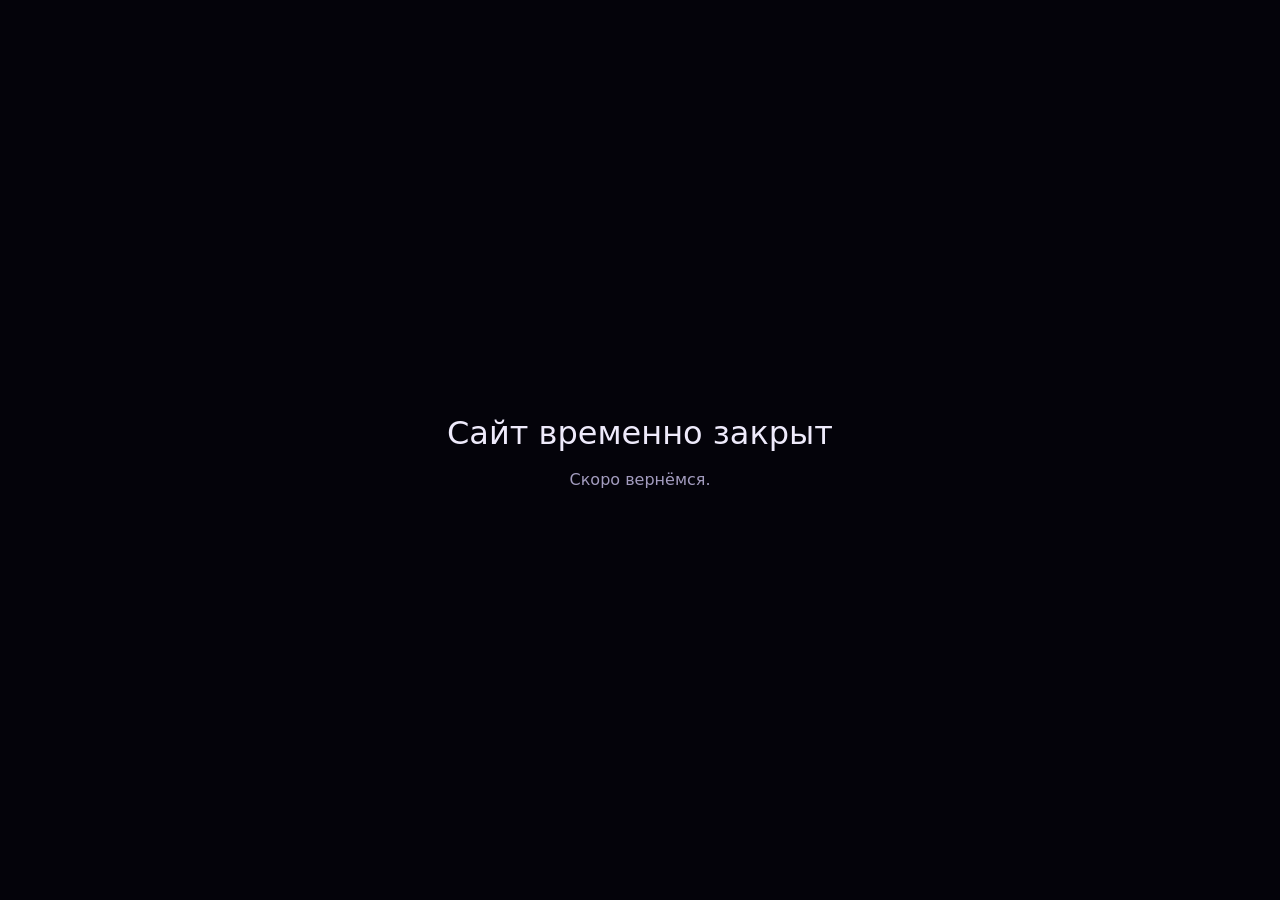
==== commit 2404950f: "Сайт временно закрыт Co-Authored-By: Claude Opus 5.5 <noreply@anthropic.com>" ====
--- a/index.html
+++ b/index.html
@@ -2,122 +2,22 @@
 <html lang="ru">
 <head>
 <meta charset="utf-8">
-<meta name="viewport" content="width=device-width, initial-scale=1, viewport-fit=cover">
-<title>Astra Visuals — визуалы для Minecraft</title>
-<meta name="description" content="Бесплатные визуалы для Minecraft: меню модулей, HUD, шейдеры, питомцы и облако настроек. Fabric 1.21.11, 1.21.1 и 1.16.5.">
-<meta property="og:title" content="Astra Visuals — визуалы для Minecraft">
-<meta property="og:description" content="Бесплатные визуалы для Minecraft: меню модулей, HUD, шейдеры, питомцы и облако настроек. Fabric 1.21.11, 1.21.1 и 1.16.5.">
-<link rel="icon" href="v2/moon.svg" type="image/svg+xml">
-<link rel="preconnect" href="https://fonts.googleapis.com">
-<link rel="preconnect" href="https://fonts.gstatic.com" crossorigin>
-<link rel="stylesheet" href="https://fonts.googleapis.com/css2?family=Golos+Text:wght@400;500;600&amp;family=JetBrains+Mono:wght@400;500;600&amp;family=Onest:wght@300;400;500;600&amp;display=swap">
-<link rel="stylesheet" href="v2/site.css">
+<meta name="viewport" content="width=device-width, initial-scale=1">
+<meta name="robots" content="noindex">
+<title>Astra Visuals</title>
+<style>
+:root { color-scheme: dark; }
+body { margin: 0; min-height: 100vh; display: grid; place-items: center; background: #04030a; color: #eeeafb;
+  font: 16px/1.6 "Segoe UI", system-ui, sans-serif; padding: 24px; box-sizing: border-box; }
+main { text-align: center; max-width: 34rem; }
+h1 { font-weight: 300; font-size: 2rem; margin: 0 0 .5rem; }
+p { color: #a39cbf; margin: 0; }
+</style>
 </head>
 <body>
-<header class="nav"><div class="wrap"><div class="nav-in">
-<a class="brand" href="index.html"><svg viewBox="0 0 32 32" aria-hidden="true"><defs><linearGradient id="mg" x1="0" y1="0" x2="1" y2="1"><stop offset="0" stop-color="#c9b6ff"/><stop offset="1" stop-color="#8b5cf6"/></linearGradient></defs><path d="M22.5 21.2A9.2 9.2 0 0 1 10.8 9.5a9.2 9.2 0 1 0 11.7 11.7Z" fill="url(#mg)"/><circle cx="24.5" cy="8.5" r="1.6" fill="#c9b6ff"/><circle cx="20" cy="5" r="1" fill="#c9b6ff" opacity=".7"/></svg><span>ASTRA <b>VISUALS</b></span></a>
-<nav class="nav-links" aria-label="Разделы"><a href="index.html" aria-current="page">Главная</a><a href="features.html">Возможности</a><a href="download.html">Скачать</a><a href="profile.html">Профиль</a></nav>
-<a class="btn btn-main" href="download.html">Скачать</a>
-</div></div></header>
 <main>
-<section class="hero">
-<canvas class="eclipse" aria-hidden="true"></canvas>
-<div class="wrap">
-<div class="hero-text">
-<span class="eyebrow reveal"><b>RELEASE 2.0</b> вышел 3 октября 2026</span>
-<h1 data-type="Визуалы, которые|ощущаются как космос">Визуалы, которые<br>ощущаются как космос</h1>
-<p class="lead reveal" data-delay="200">Меню модулей, HUD, который собираешь сам, шейдеры, питомцы и облако настроек. Бесплатно, для Fabric 1.21.11, 1.21.1 и 1.16.5.</p>
-<div class="hero-cta reveal" data-delay="350">
-<a class="btn btn-main" href="download.html">Скачать лаунчер <span class="dot" aria-hidden="true">↓</span></a>
-<a class="btn" href="features.html">Что внутри</a>
-</div>
-</div>
-<div class="stage">
-<div class="float left" data-speed="0.9">
-<div>Клавиши мода</div>
-<div><b>Приближение</b> · C</div>
-<div><b>Метка здесь</b> · B</div>
-</div>
-<div class="device" data-tilt>
-<img src="v2/shots/menu.jpg" alt="Меню «Модули» в игре: разделы слева, карточки модулей с переключателями и ползунками" width="1300" height="860">
-</div>
-<div class="float right" data-speed="1.3">
-<div>Облако настроек</div>
-<div><b>синхронизировано</b> · 7,8 КБ</div>
-</div>
-</div>
-</div>
-</section>
-
-<section class="wrap">
-<div class="stats reveal">
-<div><strong>3</strong><span>версии игры: 1.21.11, 1.21.1, 1.16.5</span></div>
-<div><strong>380+</strong><span>настроек в 22 разделах</span></div>
-<div><strong>4</strong><span>эффекта-шейдера: след меча, обводка, круги, живой плащ</span></div>
-<div><strong>0 ₽</strong><span>мод и лаунчер бесплатны</span></div>
-</div>
-</section>
-
-<section class="band"><div class="wrap">
-<div class="head reveal">
-<span class="kicker">Что нового в 2.0</span>
-<h2 class="h2">Шесть больших вещей, которых не было в 1.0</h2>
-<p>Всё снято в игре на текущей сборке. Ничего из этого не даёт преимущества в бою: только вид и удобство.</p>
-</div>
-<div class="cards">
-<article class="card reveal"><div class="ico"><svg viewBox="0 0 24 24"><rect x="3" y="4" width="6" height="16" rx="2"/><rect x="11" y="4" width="10" height="7" rx="2"/><rect x="11" y="13" width="10" height="7" rx="2"/></svg></div>
-<h3>Меню «Модули»</h3><p>Разделы слева, карточки модулей в две колонки, поиск по всем настройкам. Три вида: тёмный, светлый и неон.</p><span class="tag">правый Shift</span></article>
-<article class="card reveal" data-delay="80"><div class="ico"><svg viewBox="0 0 24 24"><rect x="3" y="3" width="18" height="18" rx="3"/><path d="M3 9h18M9 21V9"/></svg></div>
-<h3>HUD, который собираешь сам</h3><p>Пилюля с ником, кадрами и пингом, процессор и память, миникарта, клавиши, координаты и свой хотбар. Каждую панель можно утащить мышью.</p><span class="tag">6 панелей</span></article>
-<article class="card reveal" data-delay="160"><div class="ico"><svg viewBox="0 0 24 24"><path d="M4 20c6-2 11-7 16-16"/><path d="M14 4h6v6"/></svg></div>
-<h3>Шейдеры</h3><p>Светящийся след за мечом, обводка блока с переливами или «святым» светом, круги по земле при прыжке и живой плащ.</p><span class="tag">без потери кадров</span></article>
-<article class="card reveal"><div class="ico"><svg viewBox="0 0 24 24"><path d="M5 10l2-6 4 4h2l4-4 2 6v5a7 7 0 0 1-14 0z"/><path d="M10 13h.01M14 13h.01"/></svg></div>
-<h3>Питомцы 24×24</h3><p>Котик, лисёнок, дракончик и пчёлка заново нарисованы пиксель-артом: свет, тень, большие глаза. Бегут рядом с тобой.</p><span class="tag">видят все, у кого мод</span></article>
-<article class="card reveal" data-delay="80"><div class="ico"><svg viewBox="0 0 24 24"><rect x="3" y="7" width="18" height="13" rx="2"/><path d="M3 12h18M10 12v3h4v-3M7 7V5h10v2"/></svg></div>
-<h3>Память сундуков</h3><p>Мод помнит, что лежало в открытых тобой сундуках. Ищешь «алмаз» — он показывает, где. Отметка видна, только когда сундук перед глазами.</p><span class="tag">сквозь стены — нет</span></article>
-<article class="card reveal" data-delay="160"><div class="ico"><svg viewBox="0 0 24 24"><path d="M7 18a5 5 0 0 1-.9-9.9A6 6 0 0 1 17.6 9 4.5 4.5 0 0 1 17 18z"/><path d="M12 12v6M9.5 15.5L12 18l2.5-2.5"/></svg></div>
-<h3>Облако настроек</h3><p>Зашёл с другого компьютера — меню, тема, HUD и места плашек приезжают сами. Метки и тайники остаются только у тебя.</p><span class="tag">лаунчер 2.0</span></article>
-</div>
-</div></section>
-
-<section class="band" style="padding-top:0"><div class="wrap">
-<div class="head reveal">
-<span class="kicker">Как это выглядит</span>
-<h2 class="h2">Кадры из живой игры, без монтажа</h2>
-</div>
-<div class="gallery">
-<figure class="shot g1 reveal" data-speed="0.25"><img src="v2/shots/hud.jpg" alt="HUD «Модули»: пилюля сверху, процессор и память, миникарта" loading="lazy"><figcaption>HUD и поворотная миникарта</figcaption></figure>
-<figure class="shot g2 reveal" data-speed="0.55"><img src="v2/shots/outline.jpg" alt="Золотая обводка блока с искрами в углах" loading="lazy"><figcaption>Обводка «Святой»</figcaption></figure>
-<figure class="shot g3 reveal" data-speed="0.45"><img src="v2/shots/pet.jpg" alt="Игрок в плаще со знаком-луной и лисёнок рядом" loading="lazy"><figcaption>Живой плащ и лисёнок</figcaption></figure>
-<figure class="shot g4 reveal" data-speed="0.2"><img src="v2/shots/menu2.jpg" alt="Раздел «Плашки HUD» в меню «Модули»" loading="lazy"><figcaption>Каждая панель включается отдельно</figcaption></figure>
-</div>
-</div></section>
-
-<section class="band" style="padding-top:0"><div class="wrap">
-<div class="head reveal">
-<span class="kicker">Как начать</span>
-<h2 class="h2">Три шага до игры</h2>
-</div>
-<div class="steps">
-<div class="step reveal"><h3>Скачай AstraClient</h3><p>Один файл на 69 МБ для Windows 10 и 11. Устанавливать не нужно.</p></div>
-<div class="step reveal" data-delay="100"><h3>Войди или зарегистрируйся</h3><p>Почта и пароль. Аккаунт хранит звёзды, купленные темы и облако настроек.</p></div>
-<div class="step reveal" data-delay="200"><h3>Нажми «Играть»</h3><p>Лаунчер сам поставит Minecraft, Fabric, мод и моды для кадров. Твою папку .minecraft он не трогает.</p></div>
-</div>
-</div></section>
-
-<section class="wrap" style="padding-bottom:90px">
-<div class="cta reveal">
-<span class="kicker">Release 2.0</span>
-<h2 class="h2"><span class="shine">Уже в лаунчере</span></h2>
-<p>Если лаунчер у тебя уже стоит, он сам предложит обновиться до 2.0.</p>
-<a class="btn btn-main" href="download.html">Скачать AstraClient 2.0</a>
-</div>
-</section>
+<h1>Сайт временно закрыт</h1>
+<p>Скоро вернёмся.</p>
 </main>
-<footer><div class="wrap foot">
-<div>© 2026 Astra Visuals · Не является официальным продуктом Minecraft. Не связан с Mojang и Microsoft.</div>
-<nav aria-label="Внизу"><a href="features.html">Возможности</a><a href="download.html">Скачать</a><a href="profile.html">Профиль</a><a href="changes/">Что нового</a></nav>
-</div></footer>
-<script src="v2/site.js"></script>
 </body>
 </html>
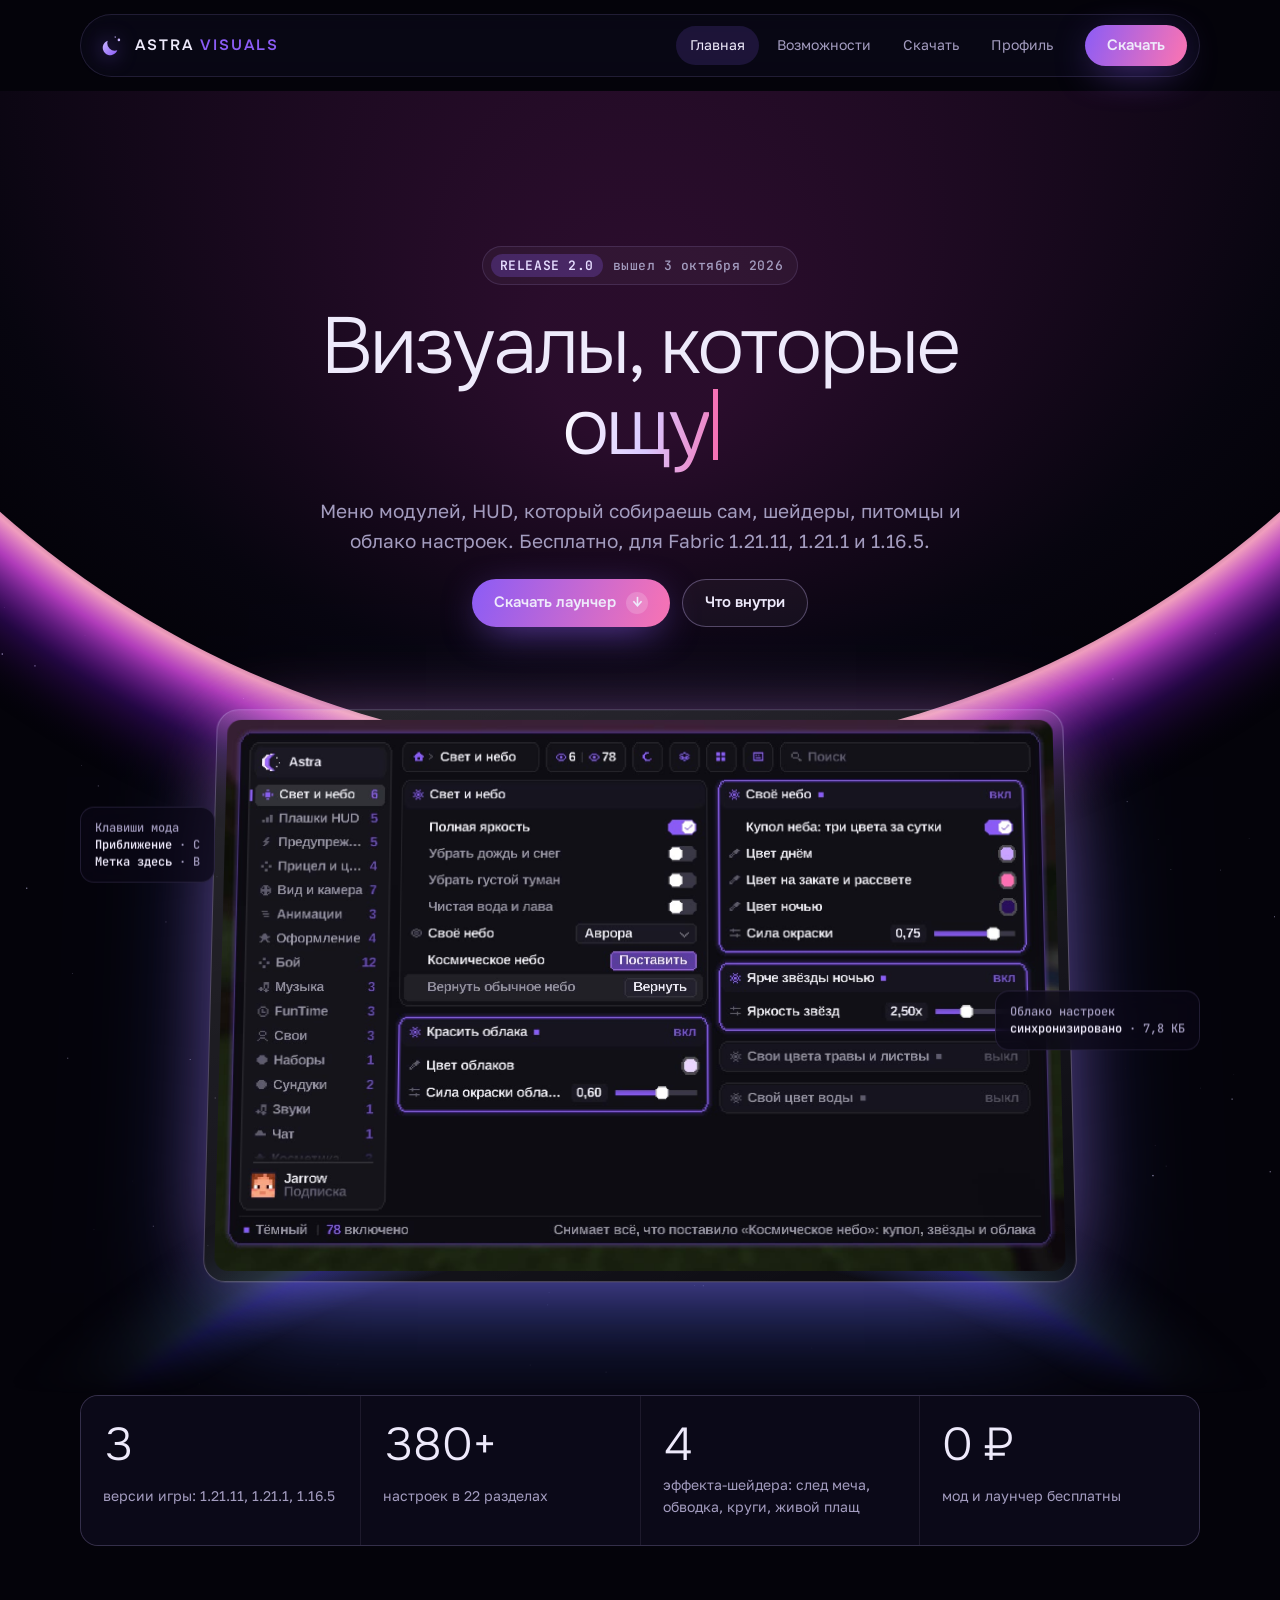
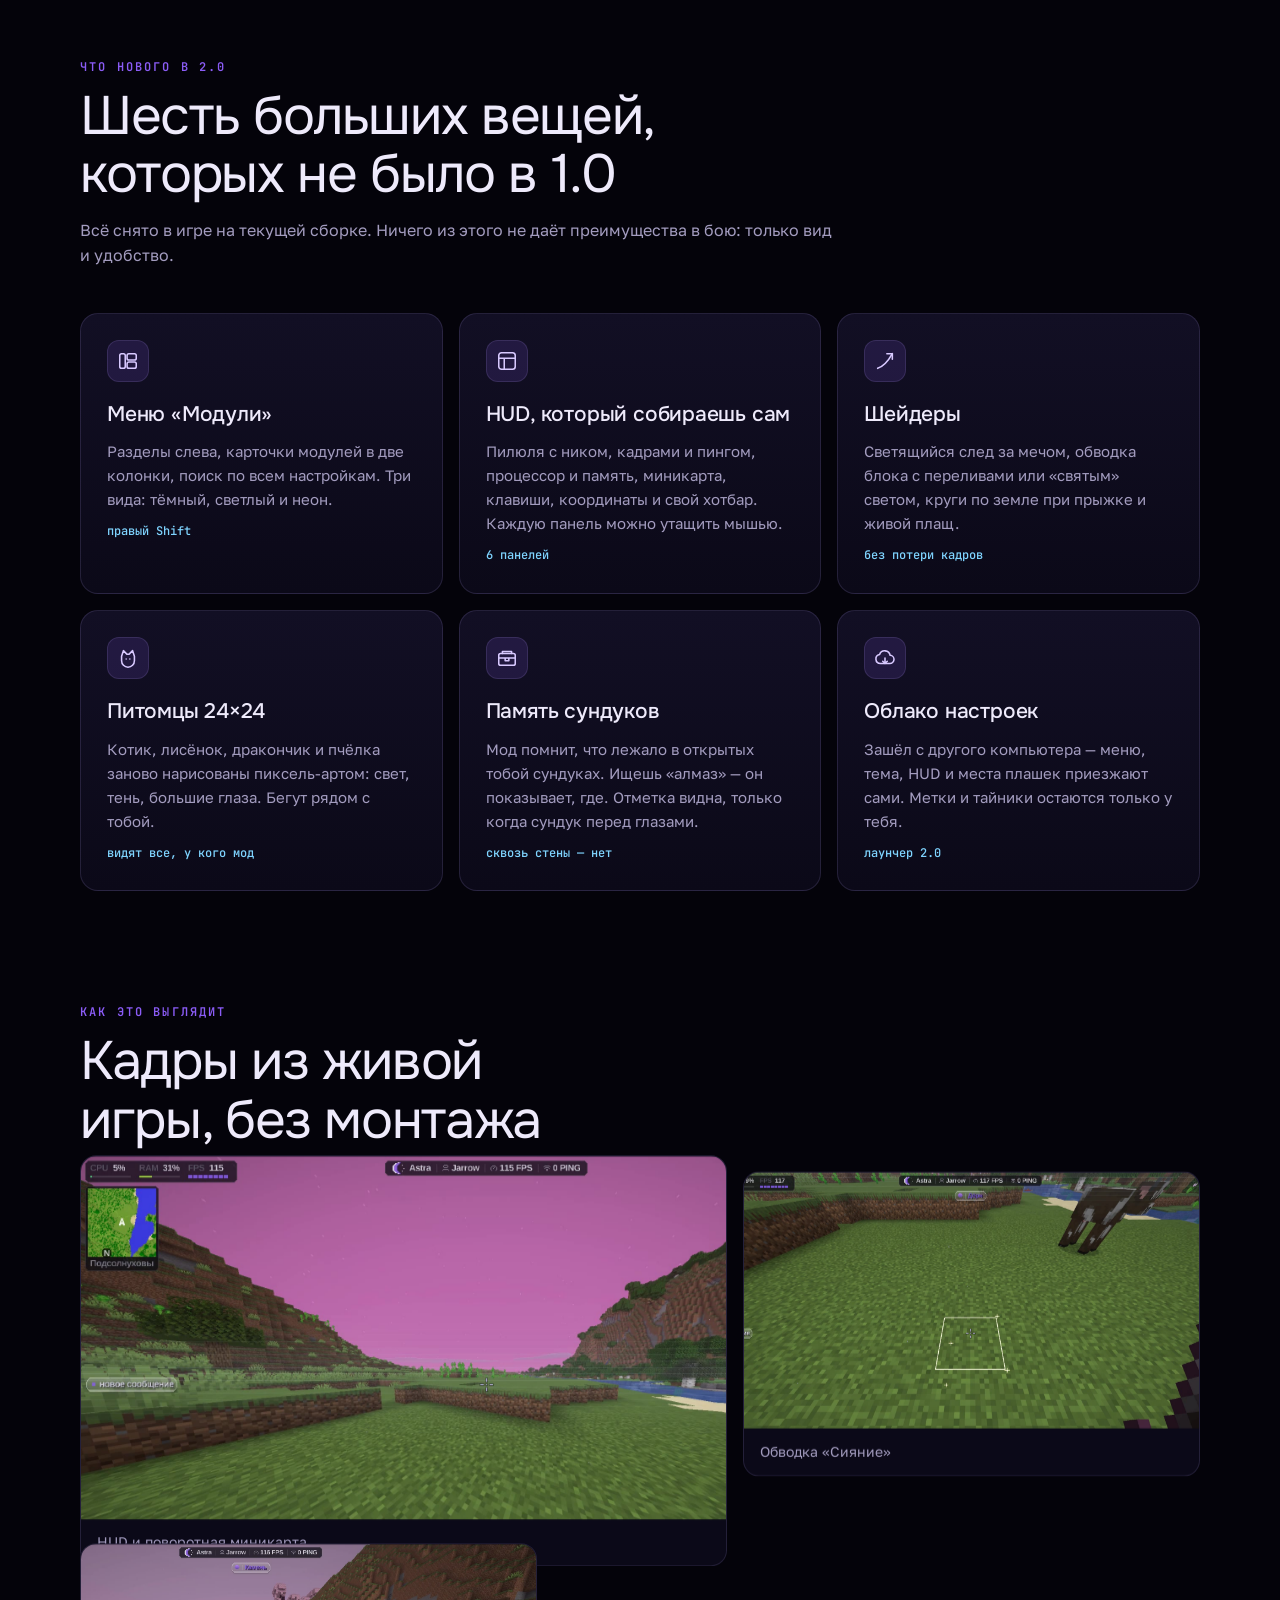
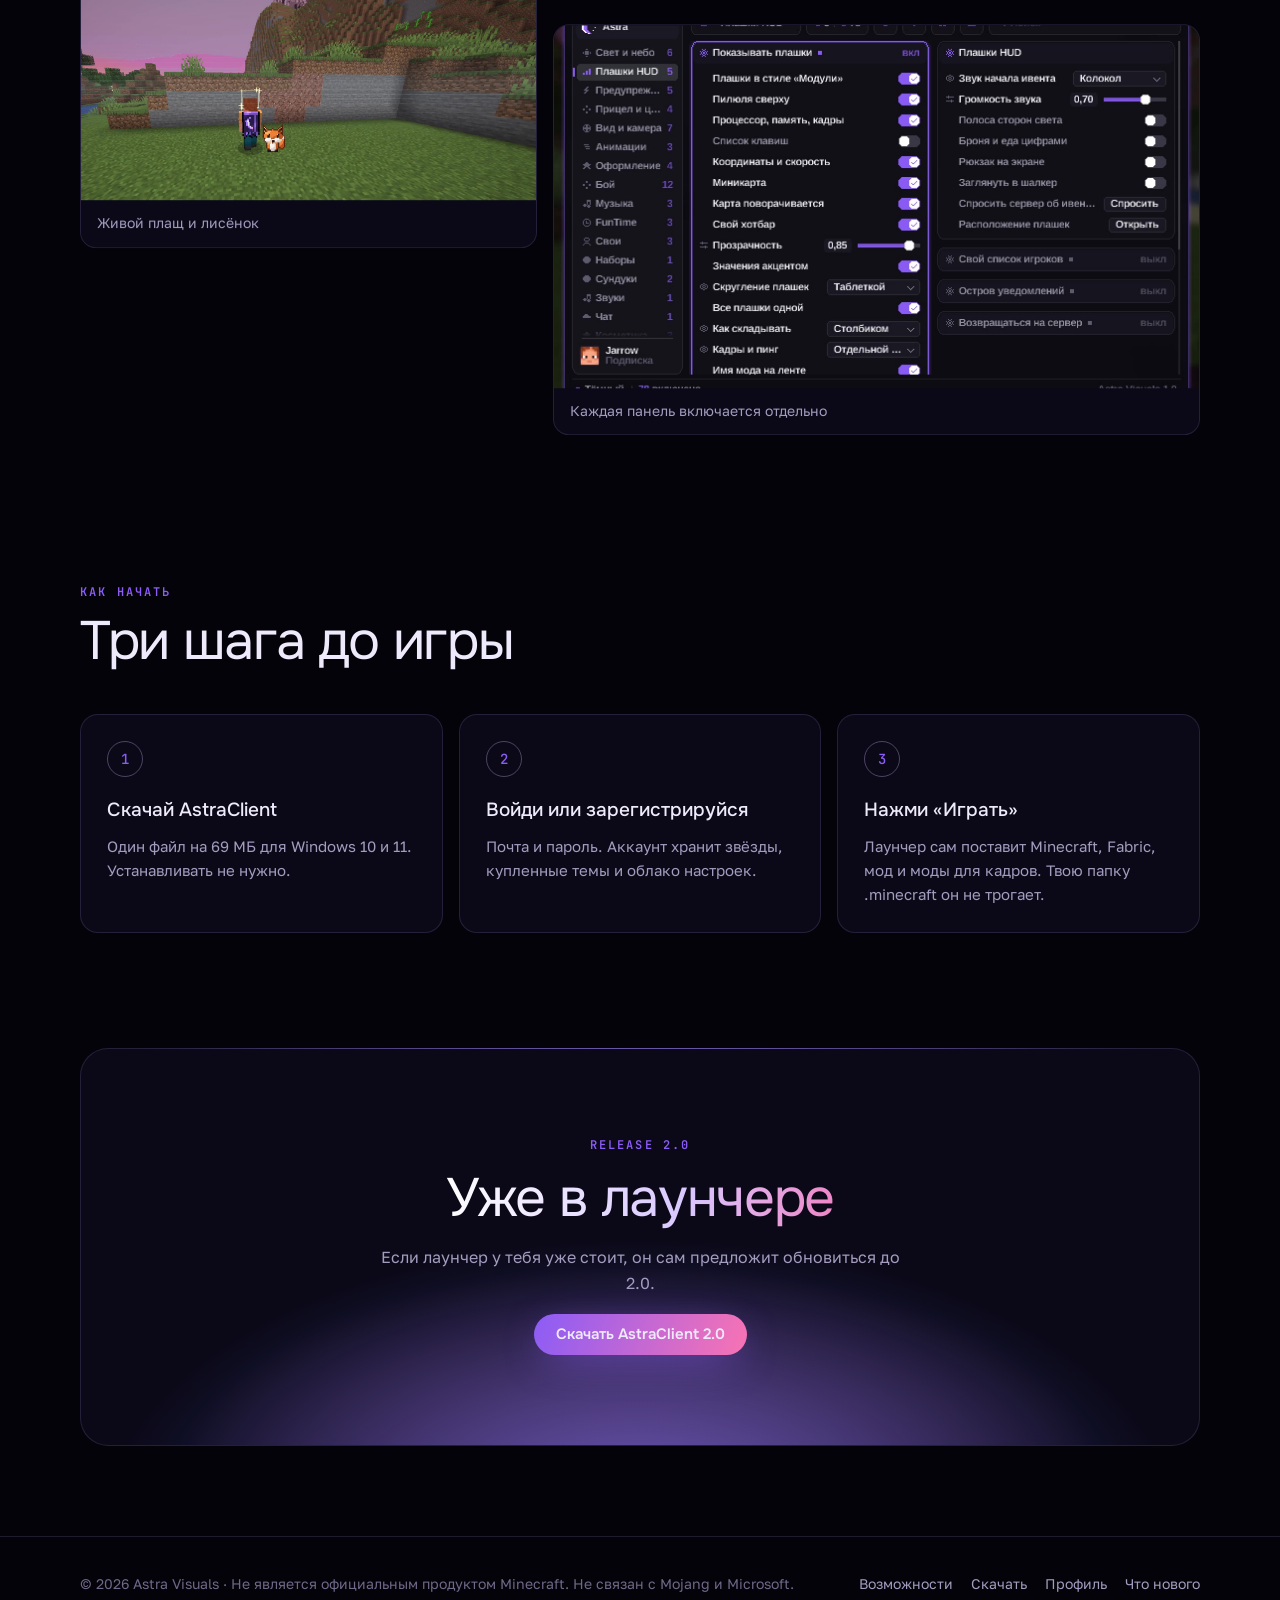
==== commit 66af5310: "Сайт снова открыт; мод 2.0 и лаунчер 2.0.2 — без следов чужих визуалов Co-Authored-By: Claude Opus 5" ====
--- a/index.html
+++ b/index.html
@@ -2,22 +2,122 @@
 <html lang="ru">
 <head>
 <meta charset="utf-8">
-<meta name="viewport" content="width=device-width, initial-scale=1">
-<meta name="robots" content="noindex">
-<title>Astra Visuals</title>
-<style>
-:root { color-scheme: dark; }
-body { margin: 0; min-height: 100vh; display: grid; place-items: center; background: #04030a; color: #eeeafb;
-  font: 16px/1.6 "Segoe UI", system-ui, sans-serif; padding: 24px; box-sizing: border-box; }
-main { text-align: center; max-width: 34rem; }
-h1 { font-weight: 300; font-size: 2rem; margin: 0 0 .5rem; }
-p { color: #a39cbf; margin: 0; }
-</style>
+<meta name="viewport" content="width=device-width, initial-scale=1, viewport-fit=cover">
+<title>Astra Visuals — визуалы для Minecraft</title>
+<meta name="description" content="Бесплатные визуалы для Minecraft: меню модулей, HUD, шейдеры, питомцы и облако настроек. Fabric 1.21.11, 1.21.1 и 1.16.5.">
+<meta property="og:title" content="Astra Visuals — визуалы для Minecraft">
+<meta property="og:description" content="Бесплатные визуалы для Minecraft: меню модулей, HUD, шейдеры, питомцы и облако настроек. Fabric 1.21.11, 1.21.1 и 1.16.5.">
+<link rel="icon" href="v2/moon.svg" type="image/svg+xml">
+<link rel="preconnect" href="https://fonts.googleapis.com">
+<link rel="preconnect" href="https://fonts.gstatic.com" crossorigin>
+<link rel="stylesheet" href="https://fonts.googleapis.com/css2?family=Golos+Text:wght@400;500;600&amp;family=JetBrains+Mono:wght@400;500;600&amp;family=Onest:wght@300;400;500;600&amp;display=swap">
+<link rel="stylesheet" href="v2/site.css">
 </head>
 <body>
+<header class="nav"><div class="wrap"><div class="nav-in">
+<a class="brand" href="index.html"><svg viewBox="0 0 32 32" aria-hidden="true"><defs><linearGradient id="mg" x1="0" y1="0" x2="1" y2="1"><stop offset="0" stop-color="#c9b6ff"/><stop offset="1" stop-color="#8b5cf6"/></linearGradient></defs><path d="M22.5 21.2A9.2 9.2 0 0 1 10.8 9.5a9.2 9.2 0 1 0 11.7 11.7Z" fill="url(#mg)"/><circle cx="24.5" cy="8.5" r="1.6" fill="#c9b6ff"/><circle cx="20" cy="5" r="1" fill="#c9b6ff" opacity=".7"/></svg><span>ASTRA <b>VISUALS</b></span></a>
+<nav class="nav-links" aria-label="Разделы"><a href="index.html" aria-current="page">Главная</a><a href="features.html">Возможности</a><a href="download.html">Скачать</a><a href="profile.html">Профиль</a></nav>
+<a class="btn btn-main" href="download.html">Скачать</a>
+</div></div></header>
 <main>
-<h1>Сайт временно закрыт</h1>
-<p>Скоро вернёмся.</p>
+<section class="hero">
+<canvas class="eclipse" aria-hidden="true"></canvas>
+<div class="wrap">
+<div class="hero-text">
+<span class="eyebrow reveal"><b>RELEASE 2.0</b> вышел 3 октября 2026</span>
+<h1 data-type="Визуалы, которые|ощущаются как космос">Визуалы, которые<br>ощущаются как космос</h1>
+<p class="lead reveal" data-delay="200">Меню модулей, HUD, который собираешь сам, шейдеры, питомцы и облако настроек. Бесплатно, для Fabric 1.21.11, 1.21.1 и 1.16.5.</p>
+<div class="hero-cta reveal" data-delay="350">
+<a class="btn btn-main" href="download.html">Скачать лаунчер <span class="dot" aria-hidden="true">↓</span></a>
+<a class="btn" href="features.html">Что внутри</a>
+</div>
+</div>
+<div class="stage">
+<div class="float left" data-speed="0.9">
+<div>Клавиши мода</div>
+<div><b>Приближение</b> · C</div>
+<div><b>Метка здесь</b> · B</div>
+</div>
+<div class="device" data-tilt>
+<img src="v2/shots/menu.jpg" alt="Меню «Модули» в игре: разделы слева, карточки модулей с переключателями и ползунками" width="1300" height="860">
+</div>
+<div class="float right" data-speed="1.3">
+<div>Облако настроек</div>
+<div><b>синхронизировано</b> · 7,8 КБ</div>
+</div>
+</div>
+</div>
+</section>
+
+<section class="wrap">
+<div class="stats reveal">
+<div><strong>3</strong><span>версии игры: 1.21.11, 1.21.1, 1.16.5</span></div>
+<div><strong>380+</strong><span>настроек в 22 разделах</span></div>
+<div><strong>4</strong><span>эффекта-шейдера: след меча, обводка, круги, живой плащ</span></div>
+<div><strong>0 ₽</strong><span>мод и лаунчер бесплатны</span></div>
+</div>
+</section>
+
+<section class="band"><div class="wrap">
+<div class="head reveal">
+<span class="kicker">Что нового в 2.0</span>
+<h2 class="h2">Шесть больших вещей, которых не было в 1.0</h2>
+<p>Всё снято в игре на текущей сборке. Ничего из этого не даёт преимущества в бою: только вид и удобство.</p>
+</div>
+<div class="cards">
+<article class="card reveal"><div class="ico"><svg viewBox="0 0 24 24"><rect x="3" y="4" width="6" height="16" rx="2"/><rect x="11" y="4" width="10" height="7" rx="2"/><rect x="11" y="13" width="10" height="7" rx="2"/></svg></div>
+<h3>Меню «Модули»</h3><p>Разделы слева, карточки модулей в две колонки, поиск по всем настройкам. Три вида: тёмный, светлый и неон.</p><span class="tag">правый Shift</span></article>
+<article class="card reveal" data-delay="80"><div class="ico"><svg viewBox="0 0 24 24"><rect x="3" y="3" width="18" height="18" rx="3"/><path d="M3 9h18M9 21V9"/></svg></div>
+<h3>HUD, который собираешь сам</h3><p>Пилюля с ником, кадрами и пингом, процессор и память, миникарта, клавиши, координаты и свой хотбар. Каждую панель можно утащить мышью.</p><span class="tag">6 панелей</span></article>
+<article class="card reveal" data-delay="160"><div class="ico"><svg viewBox="0 0 24 24"><path d="M4 20c6-2 11-7 16-16"/><path d="M14 4h6v6"/></svg></div>
+<h3>Шейдеры</h3><p>Светящийся след за мечом, обводка блока с переливами или «святым» светом, круги по земле при прыжке и живой плащ.</p><span class="tag">без потери кадров</span></article>
+<article class="card reveal"><div class="ico"><svg viewBox="0 0 24 24"><path d="M5 10l2-6 4 4h2l4-4 2 6v5a7 7 0 0 1-14 0z"/><path d="M10 13h.01M14 13h.01"/></svg></div>
+<h3>Питомцы 24×24</h3><p>Котик, лисёнок, дракончик и пчёлка заново нарисованы пиксель-артом: свет, тень, большие глаза. Бегут рядом с тобой.</p><span class="tag">видят все, у кого мод</span></article>
+<article class="card reveal" data-delay="80"><div class="ico"><svg viewBox="0 0 24 24"><rect x="3" y="7" width="18" height="13" rx="2"/><path d="M3 12h18M10 12v3h4v-3M7 7V5h10v2"/></svg></div>
+<h3>Память сундуков</h3><p>Мод помнит, что лежало в открытых тобой сундуках. Ищешь «алмаз» — он показывает, где. Отметка видна, только когда сундук перед глазами.</p><span class="tag">сквозь стены — нет</span></article>
+<article class="card reveal" data-delay="160"><div class="ico"><svg viewBox="0 0 24 24"><path d="M7 18a5 5 0 0 1-.9-9.9A6 6 0 0 1 17.6 9 4.5 4.5 0 0 1 17 18z"/><path d="M12 12v6M9.5 15.5L12 18l2.5-2.5"/></svg></div>
+<h3>Облако настроек</h3><p>Зашёл с другого компьютера — меню, тема, HUD и места плашек приезжают сами. Метки и тайники остаются только у тебя.</p><span class="tag">лаунчер 2.0</span></article>
+</div>
+</div></section>
+
+<section class="band" style="padding-top:0"><div class="wrap">
+<div class="head reveal">
+<span class="kicker">Как это выглядит</span>
+<h2 class="h2">Кадры из живой игры, без монтажа</h2>
+</div>
+<div class="gallery">
+<figure class="shot g1 reveal" data-speed="0.25"><img src="v2/shots/hud.jpg" alt="HUD «Модули»: пилюля сверху, процессор и память, миникарта" loading="lazy"><figcaption>HUD и поворотная миникарта</figcaption></figure>
+<figure class="shot g2 reveal" data-speed="0.55"><img src="v2/shots/outline.jpg" alt="Золотая обводка блока с искрами в углах" loading="lazy"><figcaption>Обводка «Сияние»</figcaption></figure>
+<figure class="shot g3 reveal" data-speed="0.45"><img src="v2/shots/pet.jpg" alt="Игрок в плаще со знаком-луной и лисёнок рядом" loading="lazy"><figcaption>Живой плащ и лисёнок</figcaption></figure>
+<figure class="shot g4 reveal" data-speed="0.2"><img src="v2/shots/menu2.jpg" alt="Раздел «Плашки HUD» в меню «Модули»" loading="lazy"><figcaption>Каждая панель включается отдельно</figcaption></figure>
+</div>
+</div></section>
+
+<section class="band" style="padding-top:0"><div class="wrap">
+<div class="head reveal">
+<span class="kicker">Как начать</span>
+<h2 class="h2">Три шага до игры</h2>
+</div>
+<div class="steps">
+<div class="step reveal"><h3>Скачай AstraClient</h3><p>Один файл на 69 МБ для Windows 10 и 11. Устанавливать не нужно.</p></div>
+<div class="step reveal" data-delay="100"><h3>Войди или зарегистрируйся</h3><p>Почта и пароль. Аккаунт хранит звёзды, купленные темы и облако настроек.</p></div>
+<div class="step reveal" data-delay="200"><h3>Нажми «Играть»</h3><p>Лаунчер сам поставит Minecraft, Fabric, мод и моды для кадров. Твою папку .minecraft он не трогает.</p></div>
+</div>
+</div></section>
+
+<section class="wrap" style="padding-bottom:90px">
+<div class="cta reveal">
+<span class="kicker">Release 2.0</span>
+<h2 class="h2"><span class="shine">Уже в лаунчере</span></h2>
+<p>Если лаунчер у тебя уже стоит, он сам предложит обновиться до 2.0.</p>
+<a class="btn btn-main" href="download.html">Скачать AstraClient 2.0</a>
+</div>
+</section>
 </main>
+<footer><div class="wrap foot">
+<div>© 2026 Astra Visuals · Не является официальным продуктом Minecraft. Не связан с Mojang и Microsoft.</div>
+<nav aria-label="Внизу"><a href="features.html">Возможности</a><a href="download.html">Скачать</a><a href="profile.html">Профиль</a><a href="changes/">Что нового</a></nav>
+</div></footer>
+<script src="v2/site.js"></script>
 </body>
 </html>
--- a/v2/site.css
+++ b/v2/site.css
@@ -0,0 +1,291 @@
+/* Astra Visuals — сайт релиза 2.0.
+   Образ: «затмение» — чёрный космос, огромная планета с розово-фиолетовым
+   ободком сверху и синий горизонт снизу.
+   Один тёмный мир сознательно: сайт про космос, светлой версии у него нет. */
+:root {
+  /* layout: узкая колонка 1160px, герой во всю ширину с холстом-затмением, разделы — полосами */
+  --void: #04030a;
+  --ink: #0b0918;
+  --ink-2: #120f24;
+  --line: rgba(190, 170, 255, .14);
+  --line-hi: rgba(210, 190, 255, .32);
+  --text: #eeeafb;
+  --muted: #a39cbf;
+  --dim: #6f6888;
+  --violet: #8b5cf6;
+  --pink: #f472b6;
+  --blue: #4f6bff;
+  --cyan: #7fd4ff;
+  --display: "Onest", "Segoe UI", system-ui, sans-serif;
+  --body: "Golos Text", "Segoe UI", system-ui, sans-serif;
+  --mono: "JetBrains Mono", ui-monospace, Consolas, monospace;
+  --r: 18px;
+  --wrap: 1160px;
+  color-scheme: dark;
+}
+
+* { box-sizing: border-box; }
+[hidden] { display: none !important; }
+html { scroll-behavior: smooth; }
+body {
+  margin: 0;
+  background: var(--void);
+  color: var(--text);
+  font: 16px/1.6 var(--body);
+  -webkit-font-smoothing: antialiased;
+  overflow-x: hidden;
+}
+img { max-width: 100%; display: block; }
+a { color: inherit; }
+::selection { background: rgba(139, 92, 246, .45); }
+:focus-visible { outline: 2px solid var(--cyan); outline-offset: 3px; border-radius: 8px; }
+
+.wrap { width: 100%; max-width: var(--wrap); margin-inline: auto; padding-inline: 20px; }
+
+/* ---------------- навигация: стеклянная пилюля ---------------- */
+.nav {
+  position: sticky; top: env(safe-area-inset-top, 0px); z-index: 50;
+  padding-block: 14px;
+}
+.nav-in {
+  display: flex; align-items: center; gap: 18px; flex-wrap: wrap;
+  padding: 10px 12px 10px 18px;
+  border: 1px solid var(--line);
+  border-radius: 999px;
+  background: rgba(12, 10, 26, .62);
+  backdrop-filter: blur(16px) saturate(140%);
+  -webkit-backdrop-filter: blur(16px) saturate(140%);
+}
+.brand { display: flex; align-items: center; gap: 10px; text-decoration: none; font: 600 15px/1 var(--display); letter-spacing: .14em; }
+.brand b { font-weight: 600; color: var(--violet); }
+.brand svg { width: 26px; height: 26px; filter: drop-shadow(0 0 10px rgba(139, 92, 246, .7)); }
+.nav-links { display: flex; gap: 4px; margin-left: auto; flex-wrap: wrap; }
+.nav-links a {
+  text-decoration: none; color: var(--muted); font-size: 14px;
+  padding: 8px 14px; border-radius: 999px; transition: color .2s, background .2s;
+}
+.nav-links a:hover { color: var(--text); background: rgba(255, 255, 255, .05); }
+.nav-links a[aria-current="page"] { color: var(--text); background: rgba(139, 92, 246, .16); }
+
+/* ---------------- кнопки ---------------- */
+.btn {
+  --g: var(--violet);
+  position: relative; display: inline-flex; align-items: center; gap: 10px;
+  padding: 13px 22px; border-radius: 999px;
+  font: 600 15px/1 var(--display); text-decoration: none; cursor: pointer;
+  border: 1px solid var(--line-hi); color: var(--text);
+  background: rgba(255, 255, 255, .04);
+  transition: transform .2s, box-shadow .3s, border-color .3s, background .3s;
+}
+.btn:hover { transform: translateY(-1px); border-color: rgba(255, 255, 255, .5); box-shadow: 0 0 32px -6px var(--g); }
+.btn-main {
+  border: 0;
+  background: linear-gradient(110deg, var(--violet), var(--pink), var(--blue), var(--violet));
+  background-size: 300% 100%;
+  animation: flow 8s linear infinite;
+  box-shadow: 0 10px 40px -12px rgba(139, 92, 246, .9);
+}
+.btn-main:hover { box-shadow: 0 0 46px -4px rgba(244, 114, 182, .8); }
+.btn .dot { width: 22px; height: 22px; border-radius: 50%; background: rgba(255, 255, 255, .18); display: grid; place-items: center; }
+@keyframes flow { to { background-position: 300% 0; } }
+
+/* ---------------- живой текст-градиент ---------------- */
+.shine {
+  background: linear-gradient(100deg, #fff 0%, #d9c8ff 25%, var(--pink) 45%, var(--cyan) 65%, #fff 85%);
+  background-size: 250% 100%;
+  -webkit-background-clip: text; background-clip: text; color: transparent;
+  animation: flow 10s linear infinite;
+}
+
+/* ---------------- герой: холст-затмение ---------------- */
+.hero { position: relative; isolation: isolate; overflow: hidden; padding-block: 40px 0; }
+.hero canvas.eclipse { position: absolute; inset: 0; width: 100%; height: 100%; z-index: -1;
+  -webkit-mask-image: linear-gradient(to bottom, #000 78%, transparent); mask-image: linear-gradient(to bottom, #000 78%, transparent); }
+.hero-text { text-align: center; padding-top: clamp(40px, 9vw, 120px); display: grid; justify-items: center; gap: 22px; }
+.eyebrow {
+  display: inline-flex; align-items: center; gap: 10px;
+  padding: 7px 14px 7px 8px; border-radius: 999px;
+  border: 1px solid var(--line); background: rgba(255, 255, 255, .04);
+  font: 500 13px/1 var(--mono); color: var(--muted); letter-spacing: .04em;
+}
+.eyebrow b { padding: 5px 9px; border-radius: 999px; background: rgba(139, 92, 246, .25); color: #e6dcff; font-weight: 600; }
+h1, h2, h3 { font-family: var(--display); text-wrap: balance; margin: 0; }
+.hero h1 {
+  font-weight: 300; letter-spacing: -.035em; line-height: 1.02;
+  font-size: clamp(38px, 6.2vw, 84px); max-width: 20ch; min-height: 2.1em;
+}
+.hero h1 .caret { display: inline-block; width: .06em; height: .9em; margin-left: .06em; vertical-align: -.08em; background: var(--pink); animation: blink 1s steps(1) infinite; }
+@keyframes blink { 50% { opacity: 0; } }
+.lead { color: var(--muted); font-size: clamp(16px, 1.6vw, 19px); max-width: 58ch; margin: 0; }
+.hero-cta { display: flex; gap: 12px; flex-wrap: wrap; justify-content: center; }
+
+.stage { position: relative; margin-top: clamp(40px, 6vw, 80px); padding-bottom: clamp(60px, 9vw, 130px); }
+.device {
+  position: relative; max-width: 860px; margin-inline: auto;
+  border-radius: 22px; padding: 10px;
+  background: linear-gradient(160deg, rgba(255, 255, 255, .14), rgba(255, 255, 255, .03));
+  border: 1px solid var(--line-hi);
+  box-shadow: 0 40px 120px -30px rgba(79, 107, 255, .7), 0 0 80px -20px rgba(244, 114, 182, .5);
+  will-change: transform;
+}
+.device img { border-radius: 14px; width: 100%; height: auto; aspect-ratio: 1300 / 860; object-fit: cover; }
+.float {
+  position: absolute; z-index: 2; min-width: 0;
+  padding: 12px 14px; border-radius: 14px;
+  border: 1px solid var(--line); background: rgba(10, 8, 22, .72);
+  backdrop-filter: blur(12px); -webkit-backdrop-filter: blur(12px);
+  font: 500 12px/1.4 var(--mono); color: var(--muted);
+  will-change: transform;
+}
+.float b { color: var(--text); font-weight: 600; }
+.float.left { left: 0; top: 18%; }
+.float.right { right: 0; top: 48%; }
+.meter { display: flex; gap: 14px; }
+.meter span { display: grid; gap: 4px; }
+.bar { height: 3px; width: 54px; border-radius: 2px; background: rgba(255, 255, 255, .12); overflow: hidden; }
+.bar i { display: block; height: 100%; background: linear-gradient(90deg, var(--violet), var(--pink)); }
+@media (max-width: 760px) { .float { display: none; } }
+
+/* ---------------- разделы ---------------- */
+section { position: relative; }
+.band { padding-block: clamp(70px, 9vw, 120px); }
+.kicker { font: 600 12px/1 var(--mono); letter-spacing: .18em; text-transform: uppercase; color: var(--violet); }
+.h2 { font-weight: 400; letter-spacing: -.025em; line-height: 1.08; font-size: clamp(30px, 4.4vw, 54px); }
+.head { display: grid; gap: 14px; max-width: 760px; margin-bottom: 44px; }
+.head p { color: var(--muted); margin: 0; }
+
+.stats { display: grid; grid-template-columns: repeat(4, minmax(0, 1fr)); gap: 1px; border: 1px solid var(--line); border-radius: var(--r); overflow: hidden; background: var(--line); }
+.stats div { background: var(--ink); padding: 26px 22px; display: grid; gap: 6px; }
+.stats strong { font: 300 clamp(32px, 4vw, 46px)/1 var(--display); letter-spacing: -.03em; font-variant-numeric: tabular-nums; }
+.stats span { color: var(--muted); font-size: 14px; }
+@media (max-width: 760px) { .stats { grid-template-columns: repeat(2, minmax(0, 1fr)); } }
+
+/* карточки со свечением, которое идёт за мышью */
+.cards { display: grid; grid-template-columns: repeat(3, minmax(0, 1fr)); gap: 16px; }
+@media (max-width: 900px) { .cards { grid-template-columns: repeat(2, minmax(0, 1fr)); } }
+@media (max-width: 600px) { .cards { grid-template-columns: 1fr; } }
+.card {
+  --mx: 50%; --my: 0%;
+  position: relative; overflow: hidden; min-width: 0;
+  padding: 26px; border-radius: var(--r);
+  border: 1px solid var(--line);
+  background: linear-gradient(180deg, var(--ink-2), var(--ink));
+  transition: border-color .3s, transform .3s;
+}
+.card::before {
+  content: ""; position: absolute; inset: 0; pointer-events: none; opacity: 0; transition: opacity .3s;
+  background: radial-gradient(420px circle at var(--mx) var(--my), rgba(139, 92, 246, .28), rgba(244, 114, 182, .12) 35%, transparent 60%);
+}
+.card:hover { border-color: var(--line-hi); transform: translateY(-3px); }
+.card:hover::before { opacity: 1; }
+.card h3 { font-weight: 500; font-size: 21px; letter-spacing: -.01em; margin-block: 16px 8px; }
+.card p { color: var(--muted); margin: 0; font-size: 15px; }
+.ico { width: 42px; height: 42px; border-radius: 12px; display: grid; place-items: center; background: rgba(139, 92, 246, .14); border: 1px solid var(--line); }
+.ico svg { width: 22px; height: 22px; stroke: #d8c9ff; fill: none; stroke-width: 1.7; stroke-linecap: round; stroke-linejoin: round; }
+.tag { display: inline-block; margin-top: 14px; font: 500 12px/1 var(--mono); color: var(--cyan); }
+
+/* галерея с параллаксом */
+.gallery { display: grid; grid-template-columns: repeat(12, minmax(0, 1fr)); gap: 16px; align-items: start; }
+.shot { margin: 0; border-radius: 16px; overflow: hidden; border: 1px solid var(--line); background: var(--ink); will-change: transform; }
+.shot img { width: 100%; height: auto; aspect-ratio: 16 / 9; object-fit: cover; transition: transform .6s; }
+.shot:hover img { transform: scale(1.04); }
+.shot figcaption { padding: 12px 16px; font-size: 14px; color: var(--muted); }
+.g1 { grid-column: span 7; } .g2 { grid-column: span 5; margin-top: 60px; }
+.g3 { grid-column: span 5; } .g4 { grid-column: span 7; margin-top: 40px; }
+@media (max-width: 760px) { .gallery > * { grid-column: 1 / -1 !important; margin-top: 0 !important; } }
+
+/* шаги */
+.steps { display: grid; grid-template-columns: repeat(3, minmax(0, 1fr)); gap: 16px; counter-reset: s; }
+@media (max-width: 760px) { .steps { grid-template-columns: 1fr; } }
+.step { padding: 26px; border-radius: var(--r); border: 1px solid var(--line); background: var(--ink); min-width: 0; }
+.step::before { counter-increment: s; content: counter(s); display: grid; place-items: center; width: 34px; height: 34px; border-radius: 50%; border: 1px solid var(--line-hi); font: 500 14px/1 var(--mono); color: var(--violet); margin-bottom: 18px; }
+.step h3 { font-weight: 500; font-size: 19px; margin-bottom: 8px; }
+.step p { color: var(--muted); margin: 0; font-size: 15px; }
+
+/* финальная полоса с ореолом */
+.cta {
+  position: relative; overflow: hidden; text-align: center; display: grid; justify-items: center; gap: 18px;
+  padding: clamp(50px, 7vw, 90px) 24px; border-radius: 28px; border: 1px solid var(--line);
+  background: radial-gradient(80% 120% at 50% 120%, rgba(79, 107, 255, .55), transparent 60%),
+              radial-gradient(60% 80% at 50% 110%, rgba(244, 114, 182, .45), transparent 70%), var(--ink);
+}
+.cta p { color: var(--muted); margin: 0; max-width: 52ch; }
+
+footer { border-top: 1px solid var(--line); padding-block: 36px; color: var(--dim); font-size: 14px; }
+.foot { display: flex; gap: 24px; flex-wrap: wrap; justify-content: space-between; align-items: center; }
+.foot nav { display: flex; gap: 18px; flex-wrap: wrap; }
+.foot a { text-decoration: none; color: var(--muted); }
+.foot a:hover { color: var(--text); }
+
+/* ---------------- страницы: возможности ---------------- */
+.page-head { padding-block: clamp(60px, 8vw, 110px) 40px; display: grid; gap: 18px; }
+.page-head h1 { font-weight: 300; font-size: clamp(38px, 6vw, 72px); letter-spacing: -.035em; line-height: 1.04; }
+.feature { display: grid; grid-template-columns: minmax(0, 1.1fr) minmax(0, 1fr); gap: clamp(24px, 4vw, 56px); align-items: center; padding-block: 44px; border-top: 1px solid var(--line); }
+.feature:nth-of-type(even) .feature-img { order: 2; }
+@media (max-width: 860px) { .feature { grid-template-columns: 1fr; } .feature:nth-of-type(even) .feature-img { order: 0; } }
+.feature-img { border-radius: 16px; overflow: hidden; border: 1px solid var(--line); box-shadow: 0 30px 80px -40px rgba(139, 92, 246, .8); }
+.feature-img img { width: 100%; height: auto; aspect-ratio: 16 / 9; object-fit: cover; }
+.feature h2 { font-weight: 400; font-size: clamp(26px, 3vw, 36px); letter-spacing: -.02em; margin-bottom: 14px; }
+.feature p { color: var(--muted); margin: 0 0 16px; }
+.ticks { list-style: none; padding: 0; margin: 0; display: grid; gap: 10px; }
+.ticks li { position: relative; padding-left: 26px; }
+.ticks li::before { content: ""; position: absolute; left: 0; top: .62em; width: 12px; height: 2px; border-radius: 2px; background: linear-gradient(90deg, var(--violet), var(--pink)); }
+.note { margin-top: 18px; padding: 14px 16px; border-radius: 12px; border: 1px dashed var(--line-hi); color: var(--muted); font-size: 14px; }
+
+/* ---------------- скачать ---------------- */
+.dl { display: grid; grid-template-columns: minmax(0, 1.3fr) minmax(0, 1fr); gap: 16px; }
+@media (max-width: 860px) { .dl { grid-template-columns: 1fr; } }
+.panel { padding: 30px; border-radius: 22px; border: 1px solid var(--line); background: linear-gradient(180deg, var(--ink-2), var(--ink)); min-width: 0; }
+.panel h2 { font-weight: 400; font-size: 30px; letter-spacing: -.02em; }
+.facts { display: grid; grid-template-columns: max-content minmax(0, 1fr); gap: 10px 22px; margin: 22px 0; font-size: 15px; }
+.facts dt { color: var(--dim); }
+.facts dd { margin: 0; font-variant-numeric: tabular-nums; }
+.hash { display: flex; gap: 8px; align-items: center; min-width: 0; }
+.hash code { font: 12px/1.4 var(--mono); color: var(--muted); overflow-wrap: anywhere; padding: 10px 12px; border-radius: 10px; background: rgba(255, 255, 255, .04); border: 1px solid var(--line); flex: 1; min-width: 0; }
+.copy { flex: none; padding: 10px 12px; border-radius: 10px; border: 1px solid var(--line-hi); background: transparent; color: var(--text); font: 500 13px/1 var(--body); cursor: pointer; }
+.copy:hover { background: rgba(255, 255, 255, .06); }
+.table-wrap { overflow-x: auto; border: 1px solid var(--line); border-radius: 16px; }
+table { width: 100%; border-collapse: collapse; font-size: 15px; min-width: 520px; }
+th, td { text-align: left; padding: 14px 18px; border-bottom: 1px solid var(--line); }
+th { color: var(--dim); font: 500 12px/1 var(--mono); letter-spacing: .12em; text-transform: uppercase; }
+tr:last-child td { border-bottom: 0; }
+td.mono { font-family: var(--mono); font-size: 13px; color: var(--muted); }
+.ok { color: #8ef0b8; }
+
+/* ---------------- профиль ---------------- */
+.profile { display: grid; grid-template-columns: minmax(0, 380px) minmax(0, 1fr); gap: 16px; align-items: start; }
+@media (max-width: 860px) { .profile { grid-template-columns: 1fr; } }
+.field { display: grid; gap: 6px; margin-bottom: 14px; }
+.field label { font-size: 13px; color: var(--muted); }
+.field input { width: 100%; padding: 13px 14px; border-radius: 12px; border: 1px solid var(--line-hi); background: rgba(0, 0, 0, .3); color: var(--text); font: 15px var(--body); }
+.field input:focus { outline: none; border-color: var(--violet); box-shadow: 0 0 0 3px rgba(139, 92, 246, .25); }
+.msg { min-height: 1.4em; font-size: 14px; color: #ff9db8; margin: 0 0 12px; }
+.who { display: flex; gap: 16px; align-items: center; }
+.avatar { width: 64px; height: 64px; border-radius: 18px; display: grid; place-items: center; font: 600 26px/1 var(--display); background: linear-gradient(135deg, var(--violet), var(--pink)); box-shadow: 0 0 40px -8px var(--pink); }
+.who h2 { font-size: 28px; font-weight: 500; }
+.who p { margin: 2px 0 0; color: var(--muted); font-size: 14px; }
+.badge { display: inline-block; font: 500 11px/1 var(--mono); letter-spacing: .1em; text-transform: uppercase; padding: 6px 9px; border-radius: 999px; border: 1px solid var(--line-hi); color: var(--cyan); }
+.tiles { display: grid; grid-template-columns: repeat(3, minmax(0, 1fr)); gap: 12px; margin-top: 22px; }
+@media (max-width: 600px) { .tiles { grid-template-columns: 1fr; } }
+.tile { padding: 18px; border-radius: 14px; border: 1px solid var(--line); background: rgba(255, 255, 255, .03); }
+.tile span { display: block; font-size: 13px; color: var(--dim); }
+.tile strong { font: 400 26px/1.2 var(--display); font-variant-numeric: tabular-nums; }
+.chips { display: flex; flex-wrap: wrap; gap: 8px; margin-top: 10px; }
+.chip { padding: 7px 12px; border-radius: 999px; border: 1px solid var(--line); font-size: 13px; color: var(--muted); }
+
+/* ---------------- появление при прокрутке ---------------- */
+.js .reveal { opacity: 0; transform: translateY(28px); transition: opacity .8s cubic-bezier(.2, .7, .2, 1), transform .8s cubic-bezier(.2, .7, .2, 1); }
+.js .reveal.in { opacity: 1; transform: none; }
+@media (prefers-reduced-motion: reduce) {
+  *, *::before, *::after { animation: none !important; transition: none !important; }
+  .js .reveal { opacity: 1; transform: none; }
+}
+
+/* телефон: навигация в одну прокручиваемую строку, кнопка «Скачать» уходит в меню */
+@media (max-width: 700px) {
+  .nav-in { border-radius: 22px; gap: 10px; }
+  .nav-in > .btn { display: none; }
+  .nav-links { order: 3; width: 100%; margin-left: 0; flex-wrap: nowrap; overflow-x: auto; scrollbar-width: none; }
+  .nav-links::-webkit-scrollbar { display: none; }
+  .nav-links a { white-space: nowrap; }
+}
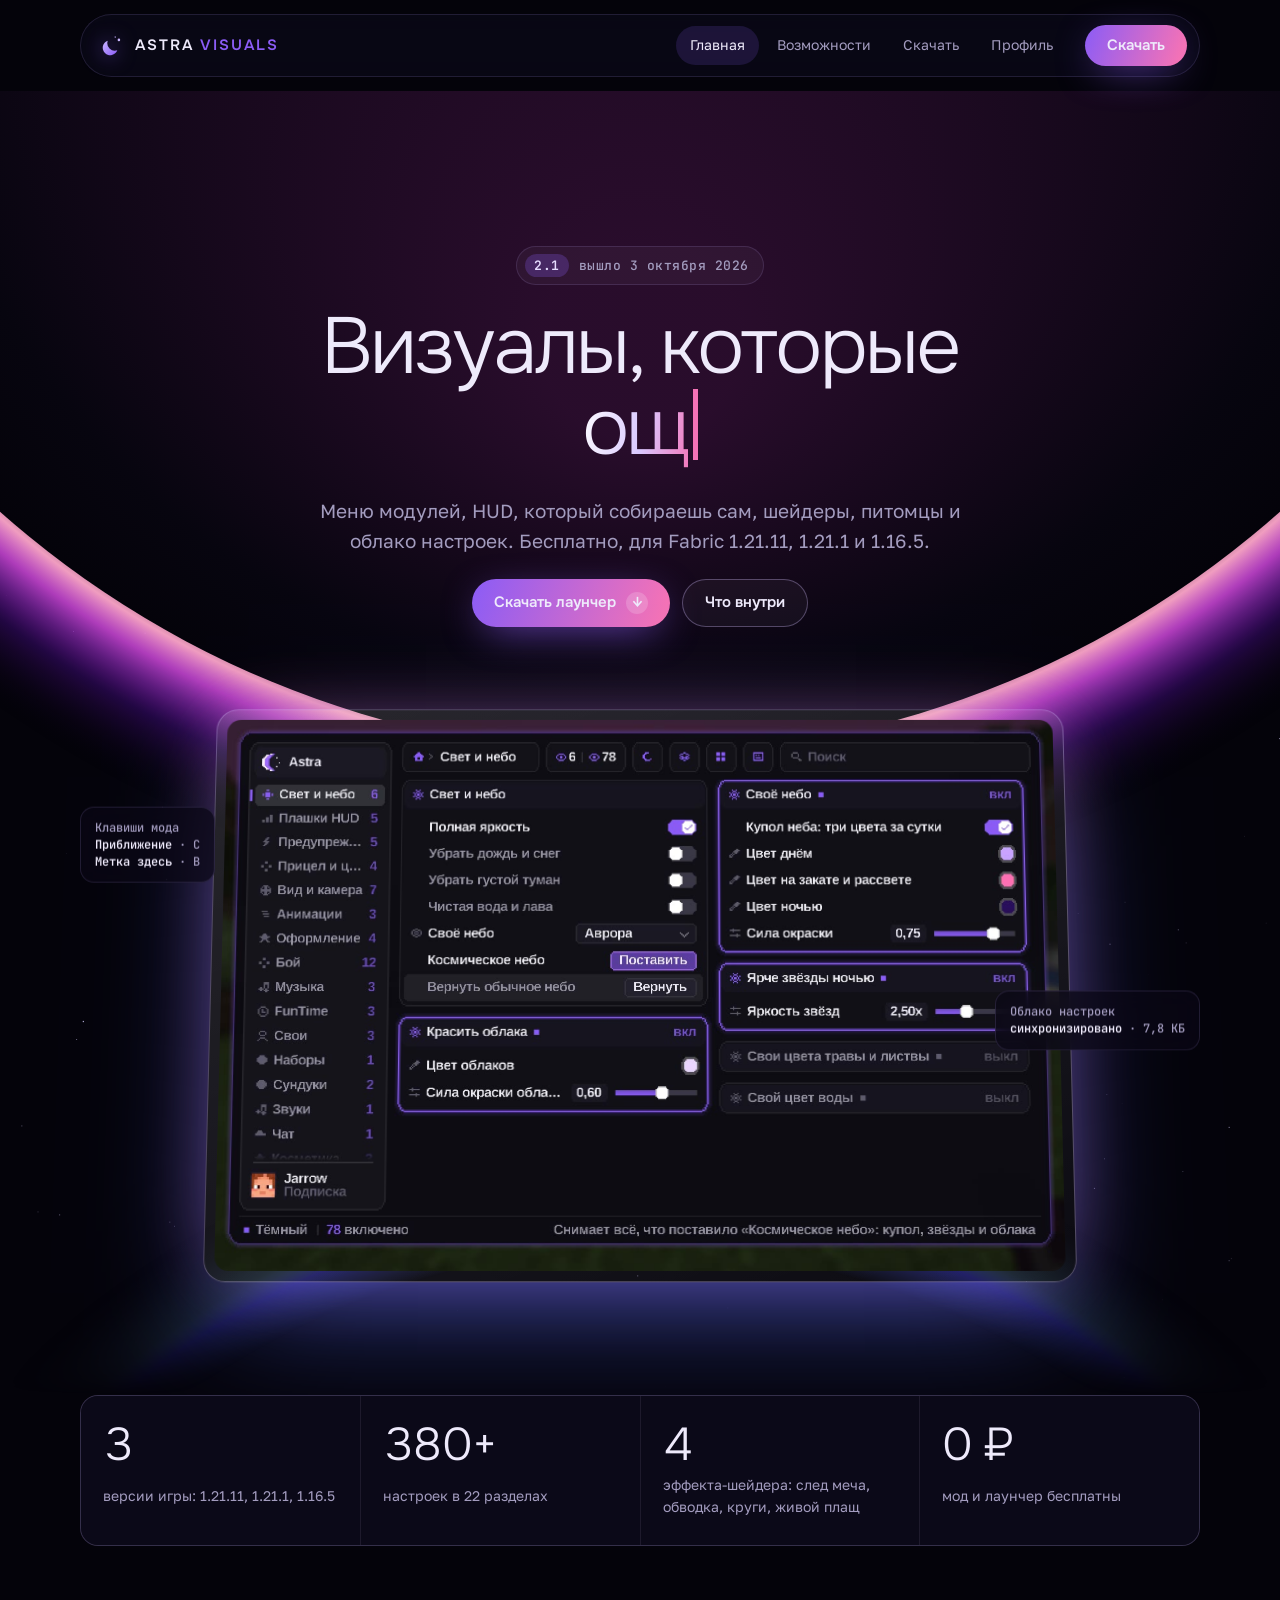
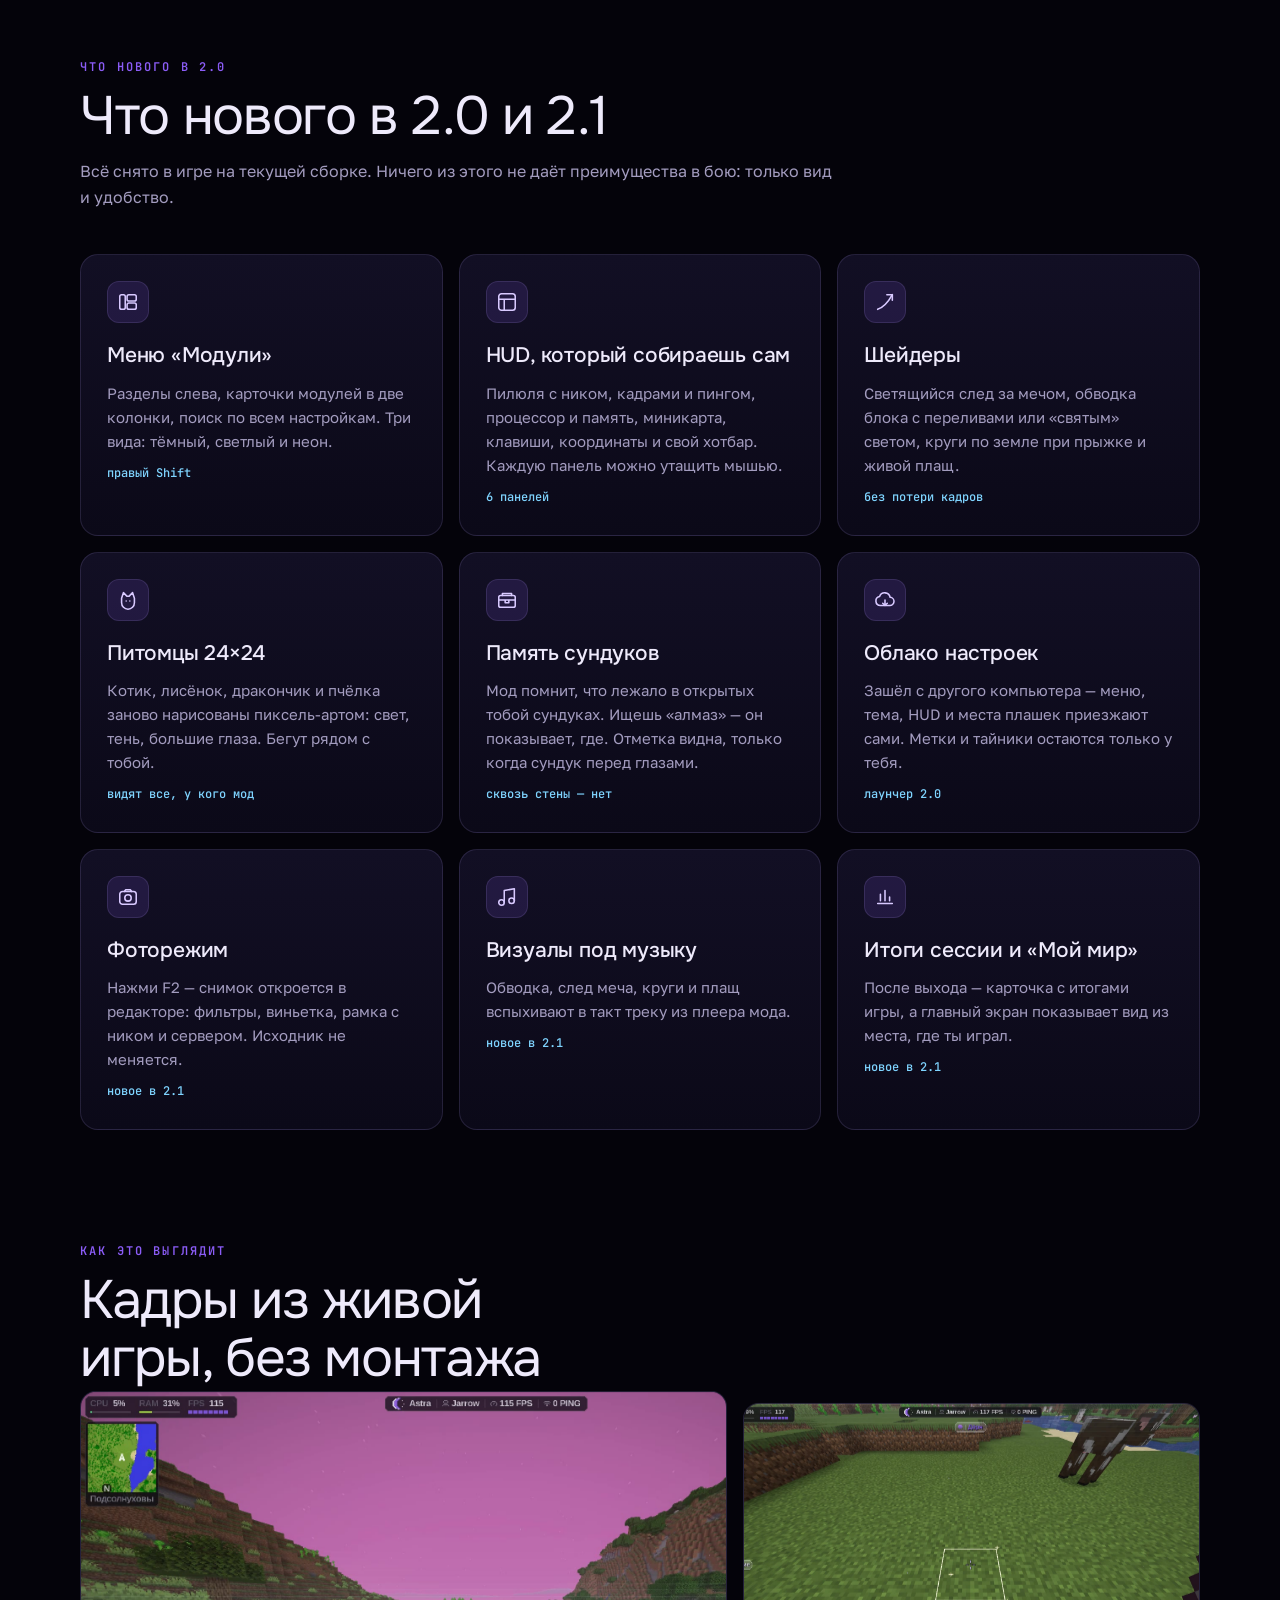
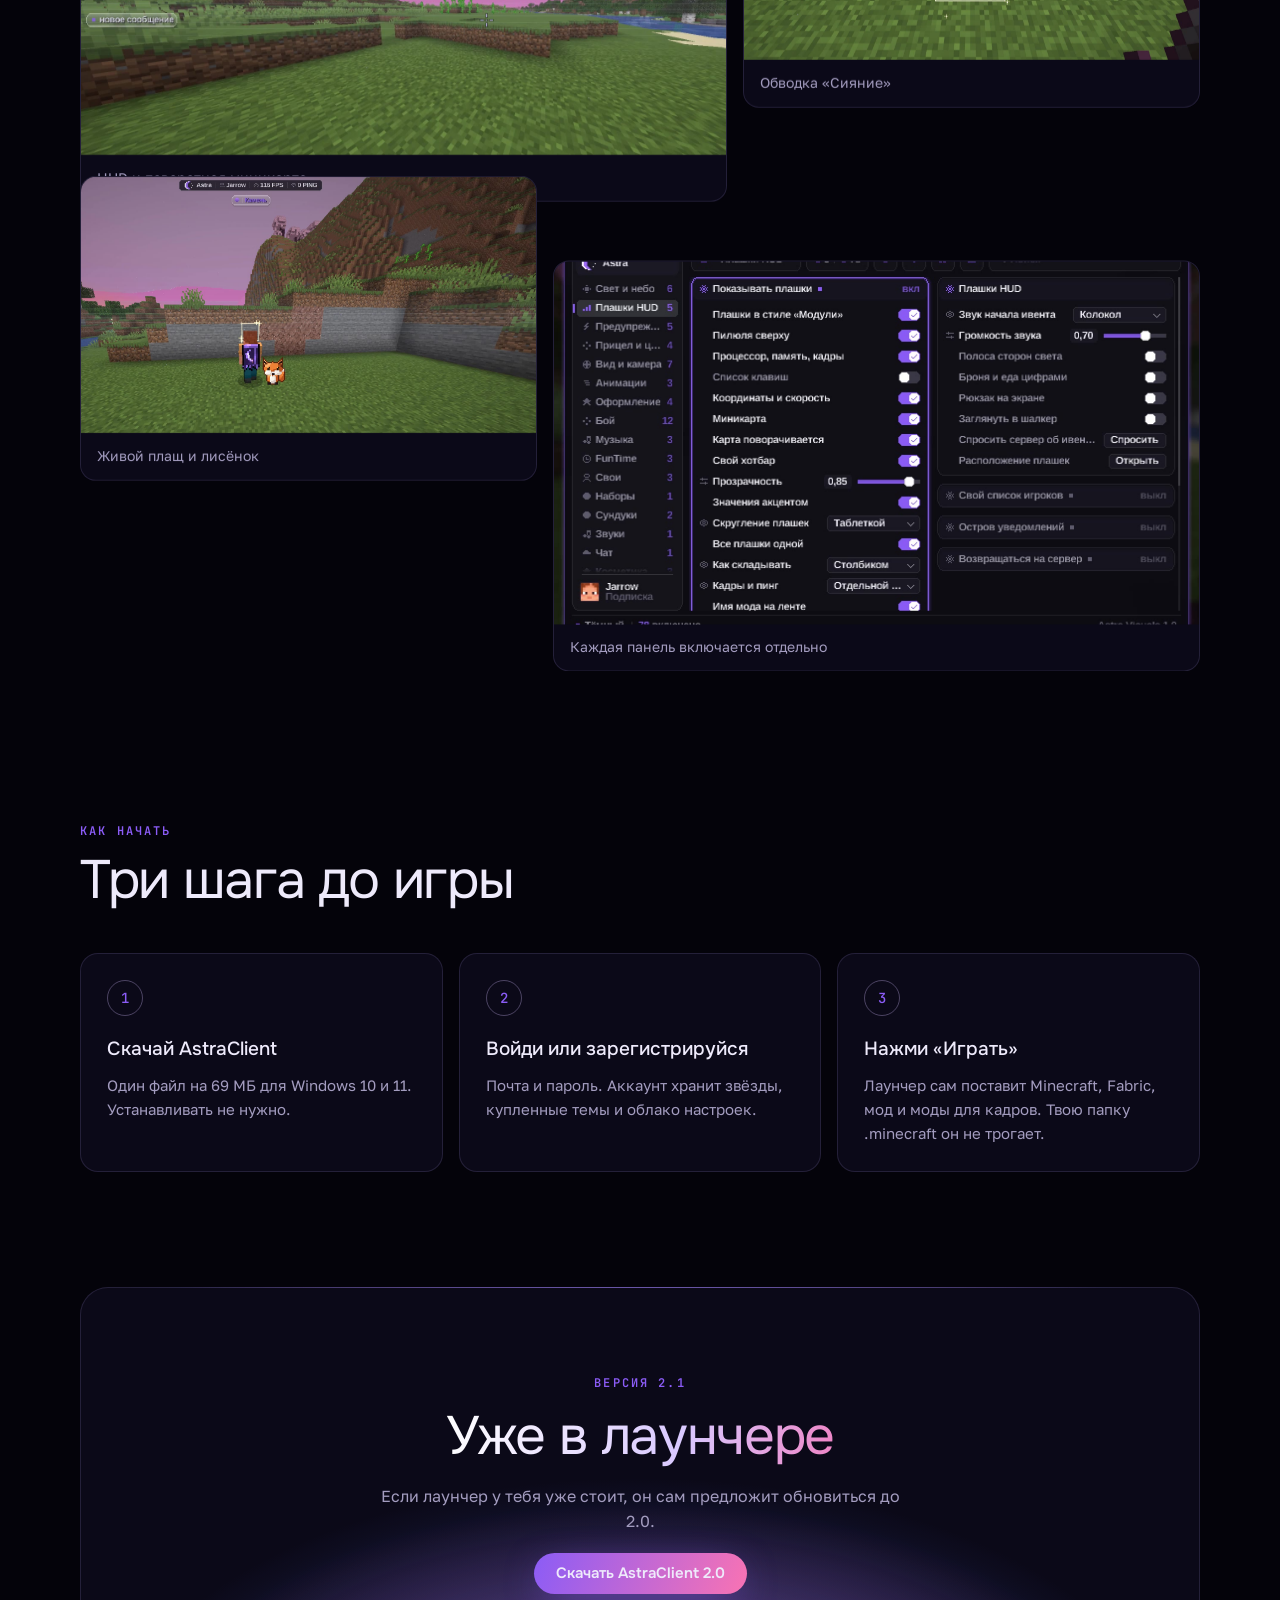
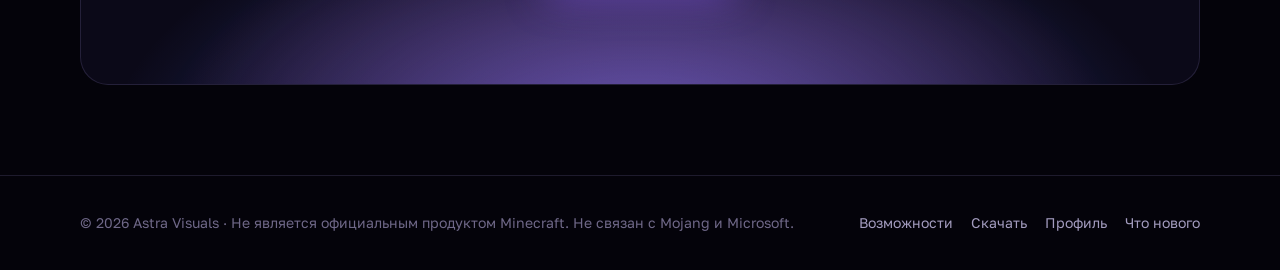
==== commit eef65989: "Обновление 2.1: фоторежим, визуалы под музыку, итоги сессии, обои «Мой мир», парная нить Co-Authored" ====
--- a/index.html
+++ b/index.html
@@ -24,7 +24,7 @@
 <canvas class="eclipse" aria-hidden="true"></canvas>
 <div class="wrap">
 <div class="hero-text">
-<span class="eyebrow reveal"><b>RELEASE 2.0</b> вышел 3 октября 2026</span>
+<span class="eyebrow reveal"><b>2.1</b> вышло 3 октября 2026</span>
 <h1 data-type="Визуалы, которые|ощущаются как космос">Визуалы, которые<br>ощущаются как космос</h1>
 <p class="lead reveal" data-delay="200">Меню модулей, HUD, который собираешь сам, шейдеры, питомцы и облако настроек. Бесплатно, для Fabric 1.21.11, 1.21.1 и 1.16.5.</p>
 <div class="hero-cta reveal" data-delay="350">
@@ -61,7 +61,7 @@
 <section class="band"><div class="wrap">
 <div class="head reveal">
 <span class="kicker">Что нового в 2.0</span>
-<h2 class="h2">Шесть больших вещей, которых не было в 1.0</h2>
+<h2 class="h2">Что нового в 2.0 и 2.1</h2>
 <p>Всё снято в игре на текущей сборке. Ничего из этого не даёт преимущества в бою: только вид и удобство.</p>
 </div>
 <div class="cards">
@@ -77,6 +77,12 @@
 <h3>Память сундуков</h3><p>Мод помнит, что лежало в открытых тобой сундуках. Ищешь «алмаз» — он показывает, где. Отметка видна, только когда сундук перед глазами.</p><span class="tag">сквозь стены — нет</span></article>
 <article class="card reveal" data-delay="160"><div class="ico"><svg viewBox="0 0 24 24"><path d="M7 18a5 5 0 0 1-.9-9.9A6 6 0 0 1 17.6 9 4.5 4.5 0 0 1 17 18z"/><path d="M12 12v6M9.5 15.5L12 18l2.5-2.5"/></svg></div>
 <h3>Облако настроек</h3><p>Зашёл с другого компьютера — меню, тема, HUD и места плашек приезжают сами. Метки и тайники остаются только у тебя.</p><span class="tag">лаунчер 2.0</span></article>
+<article class="card reveal"><div class="ico"><svg viewBox="0 0 24 24"><rect x="3" y="6" width="18" height="14" rx="3"/><circle cx="12" cy="13" r="3.5"/><path d="M8 6l1.5-2h5L16 6"/></svg></div>
+<h3>Фоторежим</h3><p>Нажми F2 — снимок откроется в редакторе: фильтры, виньетка, рамка с ником и сервером. Исходник не меняется.</p><span class="tag">новое в 2.1</span></article>
+<article class="card reveal" data-delay="80"><div class="ico"><svg viewBox="0 0 24 24"><path d="M9 18V5l11-2v13"/><circle cx="6" cy="18" r="3"/><circle cx="17" cy="16" r="3"/></svg></div>
+<h3>Визуалы под музыку</h3><p>Обводка, след меча, круги и плащ вспыхивают в такт треку из плеера мода.</p><span class="tag">новое в 2.1</span></article>
+<article class="card reveal" data-delay="160"><div class="ico"><svg viewBox="0 0 24 24"><path d="M4 19h16M7 16V9M12 16V5M17 16v-4"/></svg></div>
+<h3>Итоги сессии и «Мой мир»</h3><p>После выхода — карточка с итогами игры, а главный экран показывает вид из места, где ты играл.</p><span class="tag">новое в 2.1</span></article>
 </div>
 </div></section>
 
@@ -107,7 +113,7 @@
 
 <section class="wrap" style="padding-bottom:90px">
 <div class="cta reveal">
-<span class="kicker">Release 2.0</span>
+<span class="kicker">Версия 2.1</span>
 <h2 class="h2"><span class="shine">Уже в лаунчере</span></h2>
 <p>Если лаунчер у тебя уже стоит, он сам предложит обновиться до 2.0.</p>
 <a class="btn btn-main" href="download.html">Скачать AstraClient 2.0</a>
